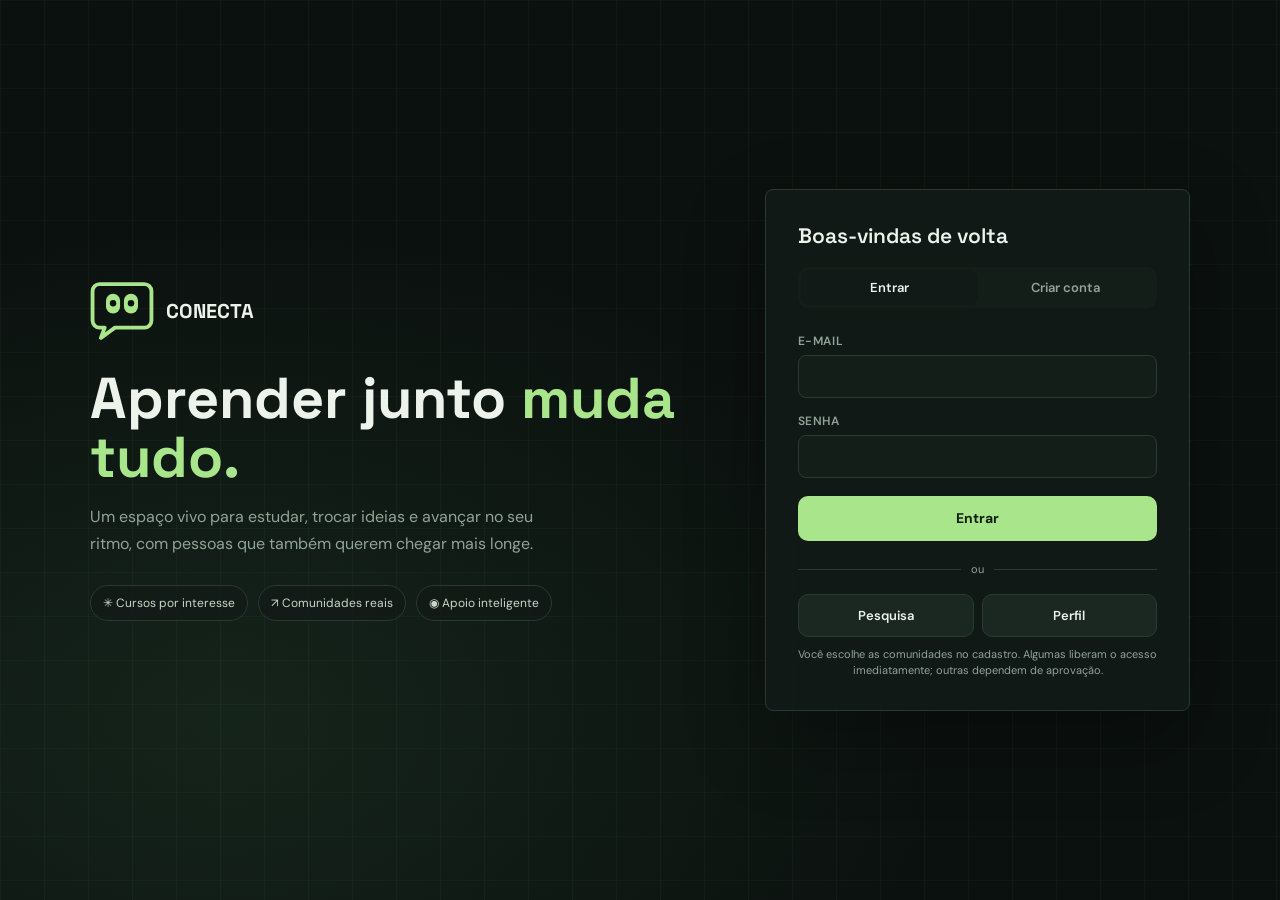
==== index.html @ 71d88d81 "Fix React hook ordering on app load Co-authored-by: Copilot <223556219+Copilot@users.noreply.github." ====
<!doctype html>
<html lang="pt-BR">
  <head>
    
    <meta charset="UTF-8" />
    <meta name="viewport" content="width=device-width, initial-scale=1.0" />
    <link rel="icon" type="image/svg+xml" href="https://macedido.github.io/ConectaTeste/favicon.svg" />
    <title>Conecta</title>
    
    <meta name="description" content="Plataforma educacional para estudar, colaborar em comunidades e aprender com apoio de IA.">
    <meta name="robots" content="noindex, nofollow">
    <meta property="og:title" content="Conecta">
    <meta property="og:description" content="Plataforma educacional para estudar, colaborar em comunidades e aprender com apoio de IA.">
    <script type="module" crossorigin src="https://macedido.github.io/ConectaTeste/assets/index-CcDswEYY.js"></script>
    <link rel="stylesheet" crossorigin href="https://macedido.github.io/ConectaTeste/assets/index-P4WrT4yK.css">
  </head>
  <body>
    
    <div id="root"></div>
    
  </body>
</html>
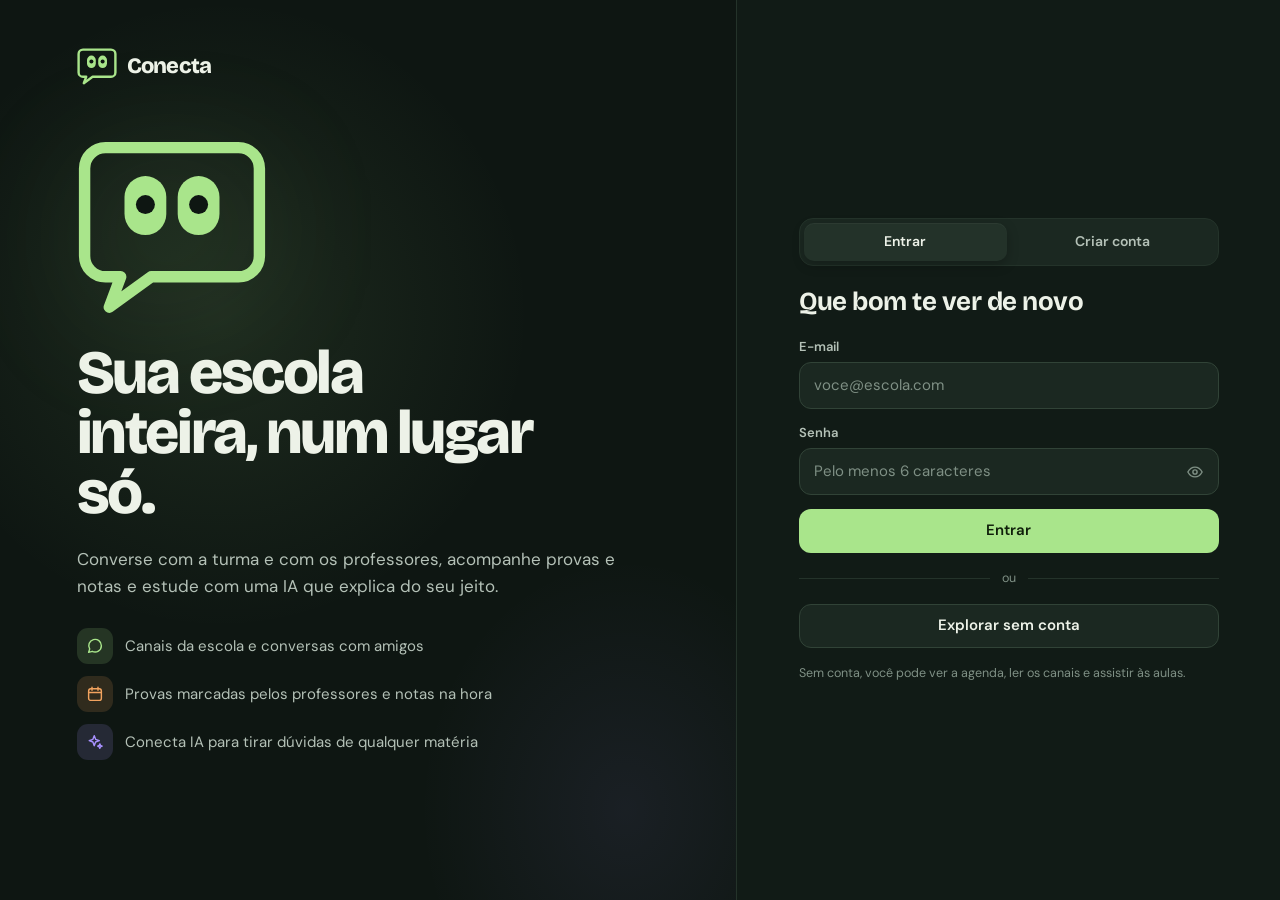
==== commit 23c0921f: "Update public site to the latest app Co-authored-by: Copilot <223556219+Copilot@users.noreply.github" ====
--- a/index.html
+++ b/index.html
@@ -3,16 +3,35 @@
   <head>
     
     <meta charset="UTF-8" />
-    <meta name="viewport" content="width=device-width, initial-scale=1.0" />
-    <link rel="icon" type="image/svg+xml" href="https://macedido.github.io/ConectaTeste/favicon.svg" />
+    <meta name="viewport" content="width=device-width, initial-scale=1.0, viewport-fit=cover" />
+    <meta name="theme-color" content="#0e1612" />
+    <meta name="color-scheme" content="dark" />
+    <meta name="apple-mobile-web-app-capable" content="yes" />
+    <meta name="apple-mobile-web-app-status-bar-style" content="black-translucent" />
+    <meta name="apple-mobile-web-app-title" content="Conecta" />
+    <link rel="icon" type="image/svg+xml" href="./favicon.svg" />
+    <link rel="apple-touch-icon" href="./apple-touch-icon.png" />
+    <link rel="manifest" href="./manifest.webmanifest" />
+    <link rel="preconnect" href="https://fonts.googleapis.com" />
+    <link rel="preconnect" href="https://fonts.gstatic.com" crossorigin />
+    <style>
+      html,
+      body {
+        background: #0e1612;
+        color: #edf2e8;
+      }
+    </style>
     <title>Conecta</title>
     
     <meta name="description" content="Plataforma educacional para estudar, colaborar em comunidades e aprender com apoio de IA.">
     <meta name="robots" content="noindex, nofollow">
     <meta property="og:title" content="Conecta">
     <meta property="og:description" content="Plataforma educacional para estudar, colaborar em comunidades e aprender com apoio de IA.">
-    <script type="module" crossorigin src="https://macedido.github.io/ConectaTeste/assets/index-CcDswEYY.js"></script>
-    <link rel="stylesheet" crossorigin href="https://macedido.github.io/ConectaTeste/assets/index-P4WrT4yK.css">
+    <script type="module" crossorigin src="./assets/index-QsZDPCF0.js"></script>
+    <link rel="modulepreload" crossorigin href="./assets/Layout-3kxxTbOB.js">
+    <link rel="modulepreload" crossorigin href="./assets/Sheet-DHe30U3m.js">
+    <link rel="modulepreload" crossorigin href="./assets/images-DmRoHhyQ.js">
+    <link rel="stylesheet" crossorigin href="./assets/index-C1OCTQA0.css">
   </head>
   <body>
     
--- a/assets/index-C1OCTQA0.css
+++ b/assets/index-C1OCTQA0.css
@@ -0,0 +1 @@
+@import "https://fonts.googleapis.com/css2?family=Bricolage+Grotesque:opsz,wght@12..96,500..800&family=DM+Sans:opsz,wght@9..40,400..700&display=swap";@layer components;@layer properties{@supports (((-webkit-hyphens:none)) and (not (margin-trim:inline))) or ((-moz-orient:inline) and (not (color:rgb(from red r g b)))){*,:before,:after,::backdrop{--tw-rotate-x:initial;--tw-rotate-y:initial;--tw-rotate-z:initial;--tw-skew-x:initial;--tw-skew-y:initial;--tw-shadow:0 0 #0000;--tw-shadow-color:initial;--tw-shadow-alpha:100%;--tw-inset-shadow:0 0 #0000;--tw-inset-shadow-color:initial;--tw-inset-shadow-alpha:100%;--tw-ring-color:initial;--tw-ring-shadow:0 0 #0000;--tw-inset-ring-color:initial;--tw-inset-ring-shadow:0 0 #0000;--tw-ring-inset:initial;--tw-ring-offset-width:0px;--tw-ring-offset-color:#fff;--tw-ring-offset-shadow:0 0 #0000;--tw-blur:initial;--tw-brightness:initial;--tw-contrast:initial;--tw-grayscale:initial;--tw-hue-rotate:initial;--tw-invert:initial;--tw-opacity:initial;--tw-saturate:initial;--tw-sepia:initial;--tw-drop-shadow:initial;--tw-drop-shadow-color:initial;--tw-drop-shadow-alpha:100%;--tw-drop-shadow-size:initial}}}@layer theme{:root,:host{--font-sans:ui-sans-serif, system-ui, sans-serif, "Apple Color Emoji", "Segoe UI Emoji", "Segoe UI Symbol", "Noto Color Emoji";--font-mono:ui-monospace, SFMono-Regular, Menlo, Monaco, Consolas, "Liberation Mono", "Courier New", monospace;--spacing:.25rem;--default-font-family:var(--font-sans);--default-mono-font-family:var(--font-mono)}}@layer base{*,:after,:before,::backdrop{box-sizing:border-box;border:0 solid;margin:0;padding:0}::file-selector-button{box-sizing:border-box;border:0 solid;margin:0;padding:0}html,:host{-webkit-text-size-adjust:100%;tab-size:4;line-height:1.5;font-family:var(--default-font-family,ui-sans-serif, system-ui, sans-serif, "Apple Color Emoji", "Segoe UI Emoji", "Segoe UI Symbol", "Noto Color Emoji");font-feature-settings:var(--default-font-feature-settings,normal);font-variation-settings:var(--default-font-variation-settings,normal);-webkit-tap-highlight-color:transparent}hr{height:0;color:inherit;border-top-width:1px}abbr:where([title]){-webkit-text-decoration:underline dotted;text-decoration:underline dotted}h1,h2,h3,h4,h5,h6{font-size:inherit;font-weight:inherit}a{color:inherit;-webkit-text-decoration:inherit;-webkit-text-decoration:inherit;-webkit-text-decoration:inherit;-webkit-text-decoration:inherit;text-decoration:inherit}b,strong{font-weight:bolder}code,kbd,samp,pre{font-family:var(--default-mono-font-family,ui-monospace, SFMono-Regular, Menlo, Monaco, Consolas, "Liberation Mono", "Courier New", monospace);font-feature-settings:var(--default-mono-font-feature-settings,normal);font-variation-settings:var(--default-mono-font-variation-settings,normal);font-size:1em}small{font-size:80%}sub,sup{vertical-align:baseline;font-size:75%;line-height:0;position:relative}sub{bottom:-.25em}sup{top:-.5em}table{text-indent:0;border-color:inherit;border-collapse:collapse}:-moz-focusring{outline:auto}progress{vertical-align:baseline}summary{display:list-item}ol,ul,menu{list-style:none}img,svg,video,canvas,audio,iframe,embed,object{vertical-align:middle;display:block}img,video{max-width:100%;height:auto}button,input,select,optgroup,textarea{font:inherit;font-feature-settings:inherit;font-variation-settings:inherit;letter-spacing:inherit;color:inherit;opacity:1;background-color:#0000;border-radius:0}::file-selector-button{font:inherit;font-feature-settings:inherit;font-variation-settings:inherit;letter-spacing:inherit;color:inherit;opacity:1;background-color:#0000;border-radius:0}:where(select:is([multiple],[size])) optgroup{font-weight:bolder}:where(select:is([multiple],[size])) optgroup option{padding-inline-start:20px}::file-selector-button{margin-inline-end:4px}::placeholder{opacity:1}@supports (not ((-webkit-appearance:-apple-pay-button))) or (contain-intrinsic-size:1px){::placeholder{color:currentColor}@supports (color:color-mix(in lab, red, red)){::placeholder{color:color-mix(in oklab, currentcolor 50%, transparent)}}}textarea{resize:vertical}::-webkit-search-decoration{-webkit-appearance:none}::-webkit-date-and-time-value{min-height:1lh;text-align:inherit}::-webkit-datetime-edit{display:inline-flex}::-webkit-datetime-edit-fields-wrapper{padding:0}::-webkit-datetime-edit{padding-block:0}::-webkit-datetime-edit-year-field{padding-block:0}::-webkit-datetime-edit-month-field{padding-block:0}::-webkit-datetime-edit-day-field{padding-block:0}::-webkit-datetime-edit-hour-field{padding-block:0}::-webkit-datetime-edit-minute-field{padding-block:0}::-webkit-datetime-edit-second-field{padding-block:0}::-webkit-datetime-edit-millisecond-field{padding-block:0}::-webkit-datetime-edit-meridiem-field{padding-block:0}::-webkit-calendar-picker-indicator{line-height:1}:-moz-ui-invalid{box-shadow:none}button,input:where([type=button],[type=reset],[type=submit]){appearance:button}::file-selector-button{appearance:button}::-webkit-inner-spin-button{height:auto}::-webkit-outer-spin-button{height:auto}[hidden]:where(:not([hidden=until-found])){display:none!important}}@layer utilities{.visible{visibility:visible}.fixed{position:fixed}.static{position:static}.start{inset-inline-start:var(--spacing)}.start\!{inset-inline-start:var(--spacing)!important}.end{inset-inline-end:var(--spacing)}.block{display:block}.contents{display:contents}.flex{display:flex}.grid{display:grid}.hidden{display:none}.hidden\!{display:none!important}.inline{display:inline}.table{display:table}.grow{flex-grow:1}.transform{transform:var(--tw-rotate-x,) var(--tw-rotate-y,) var(--tw-rotate-z,) var(--tw-skew-x,) var(--tw-skew-y,)}.transform\!{transform:var(--tw-rotate-x,) var(--tw-rotate-y,) var(--tw-rotate-z,) var(--tw-skew-x,) var(--tw-skew-y,)!important}.resize{resize:both}.capitalize{text-transform:capitalize}.ring{--tw-ring-shadow:var(--tw-ring-inset,) 0 0 0 calc(1px + var(--tw-ring-offset-width)) var(--tw-ring-color,currentcolor);box-shadow:var(--tw-inset-shadow), var(--tw-inset-ring-shadow), var(--tw-ring-offset-shadow), var(--tw-ring-shadow), var(--tw-shadow)}.blur{--tw-blur:blur(8px);filter:var(--tw-blur,) var(--tw-brightness,) var(--tw-contrast,) var(--tw-grayscale,) var(--tw-hue-rotate,) var(--tw-invert,) var(--tw-saturate,) var(--tw-sepia,) var(--tw-drop-shadow,)}.filter{filter:var(--tw-blur,) var(--tw-brightness,) var(--tw-contrast,) var(--tw-grayscale,) var(--tw-hue-rotate,) var(--tw-invert,) var(--tw-saturate,) var(--tw-sepia,) var(--tw-drop-shadow,)}}:root{--lightningcss-light: ;--lightningcss-dark:initial;color-scheme:dark;--bg:#0e1612;--bg-raised:#111b16;--surface:#15201a;--surface-2:#1b2821;--surface-3:#233229;--elevated:#17231d;--line:#24332a;--line-strong:#314337;--text:#edf2e8;--text-2:#b4c1b7;--text-3:#7f9085;--lime:#a9e58b;--lime-strong:#c2f2a6;--lime-ink:#0f1f0a;--lime-soft:#a9e58b1f;--lime-deep:#27421c;--orange:#f2a35f;--violet:#a891ff;--violet-ink:#150f33;--violet-soft:#a891ff24;--violet-deep:#2a2350;--red:#ff7b72;--blue:#7cb8ff;--yellow:#f5cf6b;--pink:#ff8fb1;--teal:#6adbc9;--r-xs:8px;--r-sm:12px;--r:16px;--r-lg:22px;--r-xl:28px;--shadow-pop:0 24px 64px #00000080, 0 2px 0 #ffffff05 inset;--font-display:"Bricolage Grotesque", "DM Sans", system-ui, sans-serif;--font-ui:"DM Sans", system-ui, -apple-system, "Segoe UI", sans-serif;--safe-bottom:env(safe-area-inset-bottom,0px);--mascot-color:var(--lime);--mascot-pupil:var(--bg)}*,:before,:after{box-sizing:border-box}html,body,#root{height:100%;margin:0}body{background:var(--bg);color:var(--text);font-family:var(--font-ui);-webkit-font-smoothing:antialiased;-moz-osx-font-smoothing:grayscale;text-rendering:optimizelegibility;font-optical-sizing:auto;font-size:15px;line-height:1.5;overflow:hidden}h1,h2,h3,h4,p{margin:0}ul,ol{margin:0;padding:0;list-style:none}button,input,textarea,select{font:inherit;color:inherit;-webkit-tap-highlight-color:transparent}button{cursor:pointer;text-align:inherit;background:0 0;border:0;padding:0}button:disabled{cursor:not-allowed}img{max-width:100%}a{color:var(--lime)}::selection{background:#a9e58b47}:focus-visible{outline:2px solid var(--lime);outline-offset:2px}::-webkit-scrollbar{width:8px;height:8px}::-webkit-scrollbar-track{background:0 0}::-webkit-scrollbar-thumb{background:var(--line-strong);background-clip:padding-box;border:2px solid #0000;border-radius:8px}*{scrollbar-width:thin;scrollbar-color:var(--line-strong) transparent}.visually-hidden{clip:rect(0, 0, 0, 0);white-space:nowrap;border:0;width:1px;height:1px;margin:-1px;padding:0;overflow:hidden;position:absolute!important}.skip-link{z-index:500;background:var(--lime);color:var(--lime-ink);border-radius:10px;padding:10px 14px;font-weight:700;text-decoration:none;position:fixed;top:12px;left:12px;transform:translateY(-160%)}.skip-link:focus{transform:none}.muted{color:var(--text-3);font-size:14px}.grow{flex:1;min-width:0}.wordmark{font-family:var(--font-display);letter-spacing:-.035em;color:var(--text);font-size:22px;font-weight:800}.app:before,.login:before{content:"";pointer-events:none;z-index:-1;opacity:.05;background-image:url("data:image/svg+xml,%3Csvg xmlns='http://www.w3.org/2000/svg' width='160' height='160'%3E%3Cfilter id='n'%3E%3CfeTurbulence type='fractalNoise' baseFrequency='.9' numOctaves='2' stitchTiles='stitch'/%3E%3CfeColorMatrix values='0 0 0 0 1 0 0 0 0 1 0 0 0 0 1 0 0 0 .6 0'/%3E%3C/filter%3E%3Crect width='100%25' height='100%25' filter='url(%23n)'/%3E%3C/svg%3E");position:fixed;inset:0}.mascot{flex:none;display:block;overflow:visible}.mascot .mascot-eye{transform-box:fill-box;transform-origin:50%;transition:transform 90ms}.mascot.is-blinking .mascot-eye{transform:scaleY(.12)}.mascot[role=button]{cursor:pointer;border-radius:18px}.button{border-radius:var(--r-sm);white-space:nowrap;border:1px solid #0000;justify-content:center;align-items:center;gap:8px;min-height:44px;padding:0 18px;font-size:15px;font-weight:600;line-height:1;text-decoration:none;transition:background-color .15s,border-color .15s,color .15s,transform .1s,opacity .15s;display:inline-flex}.button:active:not(:disabled){transform:scale(.98)}.button:disabled{opacity:.5}.button-primary{background:var(--lime);color:var(--lime-ink)}.button-primary:hover:not(:disabled){background:var(--lime-strong)}.button-secondary{background:var(--surface-2);border-color:var(--line-strong);color:var(--text)}.button-secondary:hover:not(:disabled){background:var(--surface-3)}.button-ghost{color:var(--text-2)}.button-ghost:hover:not(:disabled){background:var(--surface-2);color:var(--text)}.button-ai{background:var(--violet);color:var(--violet-ink)}.button-ai:hover:not(:disabled){background:#bdaaff}.button-sm{border-radius:10px;min-height:36px;padding:0 12px;font-size:14px}.button-block{width:100%}.is-danger,.button.is-danger{color:var(--red)}.icon-button{border-radius:var(--r-sm);width:40px;height:40px;color:var(--text-2);flex:none;place-items:center;text-decoration:none;transition:background-color .15s,color .15s;display:inline-grid}.icon-button:hover:not(:disabled){background:var(--surface-2);color:var(--text)}.icon-button:disabled{opacity:.4}.icon-button-sm{border-radius:10px;width:32px;height:32px}.icon-button-filled{background:var(--lime);color:var(--lime-ink)}.icon-button-filled:hover:not(:disabled){background:var(--lime-strong);color:var(--lime-ink)}.icon-button-outline{border:1px solid var(--line-strong);width:44px;height:44px}.link-button{color:var(--lime);white-space:nowrap;font-size:14px;font-weight:600}.link-button:hover{text-underline-offset:3px;text-decoration:underline}.form-stack{gap:14px;display:grid}.form-row{grid-template-columns:repeat(auto-fit,minmax(150px,1fr));gap:12px;display:grid}.form-actions{justify-content:flex-end;gap:8px;display:flex}.field{border:0;gap:6px;min-width:0;margin:0;padding:0;display:grid}.field-label{color:var(--text-2);justify-content:space-between;gap:8px;padding:0;font-size:13px;font-weight:600;display:flex}.field-label small{color:var(--text-3);font-weight:500}.input{background:var(--surface-2);border:1px solid var(--line-strong);border-radius:var(--r-sm);width:100%;min-height:46px;color:var(--text);padding:11px 14px;font-size:15px;transition:border-color .15s,box-shadow .15s}.input::placeholder{color:var(--text-3)}.input:focus{border-color:var(--lime);outline:none;box-shadow:0 0 0 3px #a9e58b29}textarea.input{resize:vertical;min-height:0;line-height:1.5}select.input{appearance:none;background-image:url("data:image/svg+xml,%3Csvg xmlns='http://www.w3.org/2000/svg' width='20' height='20' viewBox='0 0 24 24' fill='none' stroke='%23b4c1b7' stroke-width='2' stroke-linecap='round'%3E%3Cpath d='m6 9 6 6 6-6'/%3E%3C/svg%3E");background-position:right 12px center;background-repeat:no-repeat;padding-right:38px}.input::-webkit-calendar-picker-indicator{opacity:.55;cursor:pointer}.input-emoji{text-align:center;font-size:20px}.input-with-action{display:block;position:relative}.input-with-action .input{padding-right:48px}.input-action{width:38px;height:38px;color:var(--text-3);border-radius:10px;place-items:center;display:grid;position:absolute;top:50%;right:5px;transform:translateY(-50%)}.input-action:hover{color:var(--text);background:var(--surface-3)}.segmented{background:var(--surface-2);border:1px solid var(--line);border-radius:14px;gap:4px;padding:4px;display:flex}.segmented button{min-height:38px;color:var(--text-2);white-space:nowrap;border-radius:10px;flex:1;justify-content:center;align-items:center;gap:6px;padding:0 14px;font-size:14px;font-weight:600;transition:background-color .15s,color .15s;display:inline-flex}.segmented button:hover{color:var(--text)}.segmented button.is-active{background:var(--surface-3);color:var(--text);box-shadow:inset 0 1px #ffffff0a,0 4px 12px #00000040}.segmented-sm button{min-height:34px;padding:0 12px;font-size:13.5px}.switch{background:var(--surface-3);border:1px solid var(--line-strong);border-radius:999px;flex:none;width:48px;height:28px;transition:background-color .18s,border-color .18s;position:relative}.switch span{background:var(--text-2);border-radius:50%;width:22px;height:22px;transition:transform .18s,background-color .18s;position:absolute;top:2px;left:2px}.switch.is-on{background:var(--lime);border-color:var(--lime)}.switch.is-on span{background:var(--lime-ink);transform:translate(20px)}.setting-row{border-radius:var(--r-sm);background:var(--surface-2);justify-content:space-between;align-items:center;gap:16px;padding:12px 14px;display:flex}.setting-row strong{font-size:14.5px;font-weight:600;display:block}.setting-row small{color:var(--text-3);font-size:12.5px;display:block}.settings-list{gap:10px;display:grid}.settings-list .section-title{margin-top:8px}.chip-row{flex-wrap:wrap;gap:8px;display:flex}.chip-row:not(.chip-row-scroll) .chip{white-space:normal;text-align:left;border-radius:18px;max-width:100%;padding-block:6px;line-height:1.3}.chip-row-scroll{scrollbar-width:none;flex-wrap:nowrap;padding-bottom:2px;overflow-x:auto}.chip-row-scroll::-webkit-scrollbar{display:none}.chip{border:1px solid var(--line-strong);background:var(--surface-2);min-height:34px;color:var(--text-2);white-space:nowrap;border-radius:999px;align-items:center;gap:6px;padding:0 14px;font-size:13.5px;font-weight:500;transition:color .15s,border-color .15s,background-color .15s;display:inline-flex}.chip:hover{color:var(--text);border-color:var(--text-3)}.chip.is-active{--c:var(--subject,var(--lime));background:var(--c)}@supports (color:color-mix(in lab, red, red)){.chip.is-active{background:color-mix(in srgb, var(--c) 20%, transparent)}}.chip.is-active{border-color:var(--c)}@supports (color:color-mix(in lab, red, red)){.chip.is-active{border-color:color-mix(in srgb, var(--c) 55%, transparent)}}.chip.is-active{color:var(--c);font-weight:600}.chip-ai{color:#d8cfff;border-color:#a891ff59}.chip-ai:hover{border-color:var(--violet);color:#fff}.chip-count{opacity:.65;font-variant-numeric:tabular-nums;font-size:12px}.chip-add{border:1px dashed var(--line-strong);border-radius:999px;flex:none;align-items:center;min-height:34px;padding:0 4px 0 12px;display:inline-flex}.chip-add input{width:120px;color:var(--text);background:0 0;border:0;outline:none;font-size:13.5px}.chip-add input::placeholder{color:var(--text-3)}.chip-add button{width:26px;height:26px;color:var(--lime);border-radius:50%;place-items:center;display:grid}.chip-add button:disabled{color:var(--text-3)}.count-badge{background:var(--lime);min-width:20px;height:20px;color:var(--lime-ink);font-variant-numeric:tabular-nums;border-radius:999px;place-items:center;padding:0 6px;font-size:11.5px;font-weight:700;line-height:1;display:inline-grid}.count-pill{background:var(--surface-3);min-width:22px;height:20px;color:var(--text-2);font:600 12px/1 var(--font-ui);vertical-align:2px;border-radius:999px;place-items:center;padding:0 7px;display:inline-grid}.status-pill{border:1px solid var(--line-strong);min-height:28px;color:var(--text-2);white-space:nowrap;border-radius:999px;align-self:flex-start;align-items:center;gap:6px;padding:0 10px;font-size:12.5px;font-weight:500;display:inline-flex}.status-ok{color:var(--lime);border-color:#a9e58b59}.role-badge{font:600 12px/1.5 var(--font-ui);vertical-align:3px;white-space:nowrap;color:var(--orange);background:#f2a35f1f;border:1px solid #f2a35f52;border-radius:999px;align-items:center;gap:4px;padding:2px 8px;display:inline-flex}.role-badge.role-professor{color:var(--blue);background:#7cb8ff1f;border-color:#7cb8ff52}.subject-tag{--c:var(--subject,var(--lime));background:var(--c);border-radius:999px;place-self:flex-start start;align-items:center;padding:3px 10px;display:inline-flex}@supports (color:color-mix(in lab, red, red)){.subject-tag{background:color-mix(in srgb, var(--c) 16%, transparent)}}.subject-tag{color:var(--c);white-space:nowrap;font-size:12.5px;font-weight:700}.dot{border-radius:50%;flex:none;width:9px;height:9px;display:inline-block}.dot-badge{background:var(--lime);width:9px;height:9px;box-shadow:0 0 0 2px var(--bg-raised);border-radius:50%;position:absolute;top:6px;right:6px}.alert{border-radius:var(--r-sm);align-items:flex-start;gap:10px;padding:12px 14px;font-size:14px;line-height:1.45;display:flex}.alert svg{flex:none;margin-top:1px}.alert small{color:var(--text-2);margin-top:4px;display:block}.alert-error{color:#ffc1bb;background:#ff7b721a;border:1px solid #ff7b724d}.alert-info{background:var(--surface-2);color:var(--text-2)}.fine-print{color:var(--text-3);font-size:12.5px;line-height:1.5}.spinner{border:2.5px solid var(--line-strong);border-top-color:var(--lime);border-radius:50%;width:24px;height:24px;animation:.8s linear infinite spin;display:inline-block}.spinner-sm{border-width:2px;border-top-color:currentColor;width:16px;height:16px}.skeleton{border-radius:var(--r);background:linear-gradient(90deg, var(--surface-2) 0%, var(--surface-3) 50%, var(--surface-2) 100%);background-size:200% 100%;animation:1.4s ease-in-out infinite shimmer}.skeleton-ticket{height:128px}.skeleton-list{height:96px}.screen-loading{place-items:center;height:100%;display:grid}.message-loading{place-items:center;padding:40px 0;display:grid}.section-title{font-family:var(--font-display);letter-spacing:-.01em;align-items:center;gap:8px;font-size:17px;font-weight:650;display:flex}.mini-list,.message-preview-list,.grade-summary,.event-list,.upcoming-list,.person-list,.topic-list,.related-list,.pinned-list,.subject-list:not(.is-scroller),.profile-communities,.admin-communities,.channel-editor,.activity-list,.settings-list,.ai-list ul{grid-template-columns:minmax(0,1fr)}.splash{text-align:center;place-content:center;justify-items:center;gap:14px;height:100dvh;min-height:100%;padding:24px;display:grid}.splash h1{font-family:var(--font-display);font-size:28px;font-weight:700}.splash p{color:var(--text-2);max-width:40ch}.offline-icon{background:var(--surface-2);width:64px;height:64px;color:var(--orange);border-radius:20px;place-items:center;display:grid}.error-detail{white-space:pre-wrap;overflow-wrap:anywhere;color:var(--orange);max-width:520px;font-size:13px}.login{grid-template-columns:minmax(0,1fr);height:100dvh;display:grid;position:relative;overflow-y:auto}.login-hero{display:none}.login-panel{padding:28px 18px calc(28px + var(--safe-bottom));place-items:center;display:grid}.login-card{flex-direction:column;gap:16px;width:100%;max-width:420px;display:flex}.login-card-mascot{text-align:center;flex-direction:column;align-items:center;gap:8px;margin-bottom:4px;display:flex}.login-card-mascot .wordmark{font-size:26px}.login-card-tagline{font-family:var(--font-display);color:var(--text-2);letter-spacing:-.01em;font-size:19px;font-weight:650}.login-card-title{font-family:var(--font-display);letter-spacing:-.02em;font-size:26px;font-weight:700}.divider-or{color:var(--text-3);align-items:center;gap:12px;font-size:12.5px;display:flex}.divider-or:before,.divider-or:after{content:"";background:var(--line);flex:1;height:1px}.pick-list{gap:8px;display:grid}.pick-option{border:1px solid var(--line-strong);background:var(--surface-2);cursor:pointer;border-radius:14px;align-items:center;gap:12px;padding:10px 12px;transition:border-color .15s,background-color .15s;display:flex}.pick-option input{opacity:0;pointer-events:none;position:absolute}.pick-option:focus-within{outline:2px solid var(--lime);outline-offset:2px}.pick-emoji{background:var(--surface-3);border-radius:12px;flex:none;place-items:center;width:40px;height:40px;font-size:20px;display:grid;overflow:hidden}.pick-emoji img{object-fit:cover;width:100%;height:100%}.pick-text{flex:1;min-width:0;display:grid}.pick-text strong{font-size:14.5px;font-weight:600}.pick-text small{color:var(--text-3);font-size:12.5px}.pick-check{border:1.5px solid var(--line-strong);color:#0000;border-radius:50%;flex:none;place-items:center;width:24px;height:24px;display:grid}.pick-option.is-selected{background:var(--lime-soft);border-color:#a9e58b8c}.pick-option.is-selected .pick-check{background:var(--lime);border-color:var(--lime);color:var(--lime-ink)}@media (width>=1024px){.login{grid-template-columns:minmax(0,1.15fr) minmax(420px,.85fr)}.login-hero{background:radial-gradient(60% 50% at 30% 35%,#a9e58b1a,#0000 70%),radial-gradient(40% 40% at 85% 90%,#a891ff14,#0000 70%);flex-direction:column;justify-content:center;gap:22px;padding:clamp(40px,6vw,96px);display:flex;position:relative}.login-brand{align-items:center;gap:10px;display:flex;position:absolute;top:clamp(28px,4vw,48px);left:clamp(40px,6vw,96px)}.login-mascot{filter:drop-shadow(0 20px 60px #a9e58b2e);width:fit-content;margin-bottom:6px}.login-title{font-family:var(--font-display);letter-spacing:-.04em;max-width:12ch;font-size:clamp(44px,4.8vw,70px);font-weight:800;line-height:.98}.login-lead{color:var(--text-2);max-width:46ch;font-size:17px;line-height:1.6}.login-points{gap:12px;margin-top:6px;display:grid}.login-points li{color:var(--text-2);align-items:center;gap:12px;font-size:15px;display:flex}.login-point-icon{width:36px;height:36px;color:var(--tone);background:var(--tone);border-radius:11px;flex:none;place-items:center;display:grid}@supports (color:color-mix(in lab, red, red)){.login-point-icon{background:color-mix(in srgb, var(--tone) 15%, transparent)}}.login-panel{background:var(--bg-raised);border-left:1px solid var(--line);padding:48px}.login-card-mascot{display:none}}.app{grid-template-rows:minmax(0,1fr) auto;grid-template-columns:minmax(0,1fr);height:100dvh;display:grid;position:relative}.app-main{outline:none;min-width:0;min-height:0;overflow:hidden}.sidebar{background:var(--bg-raised);border-right:1px solid var(--line);flex-direction:column;gap:6px;width:252px;height:100dvh;padding:18px 14px 14px;display:flex;overflow-y:auto}.sidebar-brand{border-radius:14px;align-items:center;gap:10px;padding:4px 8px 16px;display:flex}.sidebar-items{gap:2px;display:grid}.sidebar-item{width:100%;min-height:44px;color:var(--text-2);border-radius:12px;align-items:center;gap:12px;padding:0 12px;font-weight:500;transition:background-color .15s,color .15s;display:flex;position:relative}.sidebar-item:hover{background:var(--surface-2);color:var(--text)}.sidebar-item.is-active{background:var(--lime-soft);color:var(--lime);font-weight:600}.sidebar-item.is-active:before{content:"";background:var(--lime);border-radius:0 3px 3px 0;width:3px;position:absolute;top:10px;bottom:10px;left:-14px}.sidebar-icon{place-items:center;display:grid;position:relative}.sidebar-label{flex:1}.sidebar-footer{border-top:1px solid var(--line);gap:8px;margin-top:auto;padding-top:12px;display:grid}.sidebar-user{border-radius:14px;align-items:center;gap:10px;min-width:0;padding:8px;display:flex}.sidebar-user:hover,.sidebar-user.is-active{background:var(--surface-2)}.sidebar-user-text{text-align:left;min-width:0;display:grid}.sidebar-user-text strong{white-space:nowrap;text-overflow:ellipsis;font-size:14px;font-weight:600;overflow:hidden}.sidebar-user-text small{color:var(--text-3);font-size:12px}.sidebar-tools{gap:4px;display:flex}.sidebar-login{width:100%}.sidebar.is-rail{align-items:center;width:80px;padding:16px 10px}.sidebar.is-rail .sidebar-brand{padding:4px 0 14px}.sidebar.is-rail .sidebar-item{justify-content:center;width:56px;height:48px;padding:0}.sidebar.is-rail .sidebar-item.is-active:before{left:-10px}.sidebar.is-rail .sidebar-footer{justify-items:center}.sidebar.is-rail .sidebar-tools{flex-direction:column}.sidebar.is-rail .sidebar-login{width:48px;padding:0}.tabbar{padding:6px 4px calc(6px + var(--safe-bottom));border-top:1px solid var(--line);-webkit-backdrop-filter:blur(14px);background:#0e1612f0;grid-template-columns:repeat(5,1fr);display:grid}.tabbar-item{color:var(--text-3);flex-direction:column;align-items:center;gap:3px;padding:4px 0;font-size:11.5px;font-weight:600;display:flex}.tabbar-icon{border-radius:16px;place-items:center;width:58px;height:32px;transition:background-color .18s,color .18s;display:grid;position:relative}.tabbar-item.is-active{color:var(--lime)}.tabbar-item.is-active .tabbar-icon{background:var(--lime-soft)}.tabbar-badge{background:var(--lime);min-width:18px;height:18px;color:var(--lime-ink);box-shadow:0 0 0 2px var(--bg);border-radius:999px;place-items:center;padding:0 5px;font-size:10.5px;font-weight:800;display:grid;position:absolute;top:-2px;right:6px}.app.is-immersive{grid-template-rows:minmax(0,1fr)}@media (width>=760px){.app{grid-template-rows:minmax(0,1fr);grid-template-columns:auto minmax(0,1fr)}}.page{overscroll-behavior:contain;height:100%;overflow-y:auto}.page-inner{margin:0 auto;padding:0 16px 32px}.page-narrow{max-width:640px}.page-normal{max-width:860px}.page-wide{max-width:1200px}.page-header{align-items:center;gap:12px;min-height:60px;margin-bottom:8px;padding:12px 0;display:flex}.page .page-header{z-index:5;background:var(--bg);margin-inline:-16px;padding-inline:16px;position:sticky;top:0}@supports (color:color-mix(in lab, red, red)){.page .page-header{background:color-mix(in srgb, var(--bg) 88%, transparent)}}.page .page-header{-webkit-backdrop-filter:blur(12px)}.page-header-text{flex:1;min-width:0}.page-header h1{font-family:var(--font-display);letter-spacing:-.025em;overflow-wrap:anywhere;font-size:24px;font-weight:700;line-height:1.15}.page-header p{color:var(--text-3);margin-top:2px;font-size:13.5px}.page-header-actions{flex:none;align-items:center;gap:4px;display:flex}.page-back{margin-left:-8px}@media (width>=760px){.page-inner{padding:0 clamp(20px,3.5vw,44px) 48px}.page .page-header{-webkit-backdrop-filter:none;margin-inline:0;background:0 0;margin-bottom:14px;padding:28px 0 8px;position:static}.page-header h1{font-size:clamp(28px,2.6vw,34px)}.page-header p{font-size:14.5px}}.sheet-layer{z-index:100;-webkit-backdrop-filter:blur(3px);background:#0408069e;justify-content:center;align-items:flex-end;animation:.18s both fade-in;display:flex;position:fixed;inset:0}.sheet{background:var(--elevated);border:1px solid var(--line-strong);width:100%;max-height:92dvh;box-shadow:var(--shadow-pop);border-bottom:0;border-radius:26px 26px 0 0;outline:none;flex-direction:column;animation:.28s cubic-bezier(.2,.9,.25,1) both sheet-up;display:flex}.sheet-grabber{background:var(--line-strong);border-radius:5px;flex:none;width:40px;height:5px;margin:8px auto 0}.sheet-header{justify-content:space-between;align-items:flex-start;gap:12px;padding:12px 18px 8px 22px;display:flex}.sheet-header h2{font-family:var(--font-display);letter-spacing:-.02em;font-size:21px;font-weight:700}.sheet-header p{color:var(--text-3);margin-top:2px;font-size:13.5px}.sheet-body{overscroll-behavior:contain;padding:8px 22px 22px;overflow-y:auto}.sheet-footer{padding:12px 18px calc(12px + var(--safe-bottom));border-top:1px solid var(--line);justify-content:flex-end;gap:8px;display:flex}@media (width>=640px){.sheet-layer{align-items:center;padding:24px}.sheet{border-bottom:1px solid var(--line-strong);border-radius:24px;max-height:88dvh;animation:.22s cubic-bezier(.2,.9,.25,1) both pop-in}.sheet-sm{max-width:460px}.sheet-md{max-width:580px}.sheet-lg{max-width:740px}.sheet-grabber{display:none}.sheet-header{padding-top:20px}.sheet-footer{padding-bottom:14px}}.toast-stack{left:50%;bottom:calc(84px + var(--safe-bottom));z-index:200;pointer-events:none;gap:8px;width:min(92vw,440px);display:grid;position:fixed;transform:translate(-50%)}.toast{pointer-events:auto;border:1px solid var(--line-strong);box-shadow:var(--shadow-pop);background:#1f2d25;border-radius:14px;align-items:center;gap:10px;padding:11px 10px 11px 14px;font-size:14px;animation:.24s cubic-bezier(.2,.9,.25,1) both toast-in;display:flex}.toast>span{flex:1}.toast>svg{color:var(--lime);flex:none}.toast-error{border-color:#ff7b7273}.toast-error>svg{color:var(--red)}.toast-info>svg{color:var(--violet)}.toast button{width:28px;height:28px;color:var(--text-3);border-radius:8px;place-items:center;display:grid}.toast button:hover{background:var(--surface-3);color:var(--text)}@media (width>=760px){.toast-stack{bottom:24px}}.menu-anchor{position:relative}.menu{z-index:30;background:var(--elevated);border:1px solid var(--line-strong);min-width:220px;box-shadow:var(--shadow-pop);border-radius:14px;padding:6px;position:absolute;top:calc(100% + 6px);right:0}.menu button{border-radius:10px;align-items:center;gap:10px;width:100%;padding:10px 12px;font-size:14px;display:flex}.menu button:hover{background:var(--surface-2)}.lightbox{z-index:300;background:#000000e6;place-items:center;animation:.18s both fade-in;display:grid;position:fixed;inset:0}.lightbox img{border-radius:12px;max-width:94vw;max-height:86dvh}.lightbox-actions{gap:6px;display:flex;position:absolute;top:12px;right:12px}.lightbox-actions .icon-button{color:#fff;background:#ffffff1a}.more-user{background:var(--surface-2);text-align:left;border-radius:16px;align-items:center;gap:12px;width:100%;margin-bottom:14px;padding:12px;display:flex}.more-user span{flex:1;display:grid}.more-user small{color:var(--text-3);font-size:13px}.more-grid{grid-template-columns:repeat(3,1fr);gap:8px;margin-bottom:14px;display:grid}.more-item{background:var(--surface-2);color:var(--text-2);border-radius:16px;flex-direction:column;align-items:center;gap:8px;padding:14px 6px 12px;font-size:13px;font-weight:600;display:flex}.more-item.is-active{color:var(--lime);background:var(--lime-soft)}.more-icon{background:var(--surface-3);border-radius:14px;place-items:center;width:42px;height:42px;display:grid}.more-item.is-active .more-icon{background:#a9e58b2e}.avatar{object-fit:cover;background:var(--surface-3);border-radius:50%;flex:none;place-items:center;display:inline-grid}.avatar-fallback{color:var(--avatar-color);background:var(--avatar-color)}@supports (color:color-mix(in lab, red, red)){.avatar-fallback{background:color-mix(in srgb, var(--avatar-color) 18%, var(--surface-2))}}.avatar-fallback{border:1.5px solid var(--avatar-color)}@supports (color:color-mix(in lab, red, red)){.avatar-fallback{border:1.5px solid color-mix(in srgb, var(--avatar-color) 55%, transparent)}}.avatar-fallback{font-family:var(--font-display);-webkit-user-select:none;user-select:none;font-weight:700;line-height:1}.avatar-ring{box-shadow:0 0 0 3px var(--bg), 0 0 0 5px #a9e58b8c}.empty-state{text-align:center;flex-direction:column;justify-content:center;align-items:center;gap:10px;margin:auto 0;padding:48px 20px;display:flex}.empty-state strong{font-family:var(--font-display);letter-spacing:-.01em;font-size:19px;font-weight:650}.empty-state p{color:var(--text-3);max-width:38ch;font-size:14px}.empty-state.is-compact{padding:22px 12px}.empty-state.is-compact strong{font-size:16px}.empty-state-icon{background:var(--surface-2);width:52px;height:52px;color:var(--text-2);border-radius:16px;place-items:center;display:grid}.signin-prompt{text-align:center;border-radius:var(--r-xl);background:var(--surface);border:1px solid var(--line);flex-direction:column;align-items:center;gap:12px;max-width:480px;margin:12px auto;padding:40px 20px;display:flex}.signin-prompt h2{font-family:var(--font-display);font-size:24px;font-weight:700}.signin-prompt p{color:var(--text-2);max-width:36ch}.home .page-inner{padding-top:18px}.home-header{justify-content:space-between;align-items:flex-end;gap:16px;margin-bottom:20px;display:flex}.home-date{color:var(--text-3);font-size:14px;font-weight:500}.home-title{font-family:var(--font-display);letter-spacing:-.035em;margin-top:4px;font-size:clamp(30px,7vw,50px);font-weight:800;line-height:1.02}.home-avatar{border-radius:50%;flex:none}.guest-banner{border-radius:var(--r);background:var(--lime-soft);border:1px solid #a9e58b40;align-items:center;gap:14px;margin-bottom:18px;padding:14px 16px;display:flex}.guest-banner p{color:var(--text-2);flex:1;font-size:14px}.guest-banner strong{color:var(--text)}.home-grid{grid-template-columns:minmax(0,1fr);gap:16px;display:grid}.home-grid>*{animation:.5s cubic-bezier(.2,.8,.2,1) both rise-in}.home-grid>:nth-child(2){animation-delay:60ms}.home-grid>:nth-child(3){animation-delay:.12s}.home-grid>:nth-child(4){animation-delay:.18s}.home-grid>:nth-child(5){animation-delay:.24s}.home-grid>:nth-child(6){animation-delay:.3s}.home-card{border-radius:var(--r-lg);background:var(--surface);border:1px solid var(--line);flex-direction:column;gap:14px;min-width:0;padding:18px;display:flex}.home-exam,.home-videos{background:0 0;border:0;padding:4px 2px}.card-head{justify-content:space-between;align-items:center;gap:12px;display:flex}.card-title{color:var(--text);align-items:center;gap:8px;font-size:15px;font-weight:600;display:flex}.card-title svg{color:var(--text-3)}.card-sub{color:var(--text-3);font-size:14px}.home-empty{border-radius:var(--r-lg);border:1px dashed var(--line-strong);color:var(--text-2);justify-content:space-between;align-items:center;gap:12px;padding:18px;font-size:14.5px;display:flex}.exam-ticket{--c:var(--subject,var(--lime));background:linear-gradient(120deg, var(--c) 0%, var(--surface) 72%);border-radius:20px;grid-template-columns:minmax(0,1fr) auto;width:100%;display:grid;position:relative;overflow:hidden}@supports (color:color-mix(in lab, red, red)){.exam-ticket{background:linear-gradient(120deg, color-mix(in srgb, var(--c) 24%, var(--surface)) 0%, var(--surface) 72%)}}.exam-ticket{border:1px solid var(--c)}@supports (color:color-mix(in lab, red, red)){.exam-ticket{border:1px solid color-mix(in srgb, var(--c) 38%, transparent)}}.exam-ticket{transition:border-color .18s,transform .12s}.exam-ticket:hover{border-color:var(--c)}@supports (color:color-mix(in lab, red, red)){.exam-ticket:hover{border-color:color-mix(in srgb, var(--c) 70%, transparent)}}.exam-ticket:active{transform:scale(.99)}.exam-ticket-main{flex-direction:column;gap:6px;min-width:0;padding:18px 18px 18px 20px;display:flex}.exam-ticket-topic{font-family:var(--font-display);letter-spacing:-.02em;overflow-wrap:anywhere;font-size:22px;font-weight:700;line-height:1.15}.exam-ticket-when{color:var(--text-2);font-size:13.5px}.exam-ticket-stub{border-left:2px dashed var(--c);flex-direction:column;justify-content:center;align-items:center;min-width:104px;padding:16px 18px;display:flex;position:relative}@supports (color:color-mix(in lab, red, red)){.exam-ticket-stub{border-left:2px dashed color-mix(in srgb, var(--c) 45%, transparent)}}.exam-ticket-stub{color:var(--c)}.exam-ticket-stub:before,.exam-ticket-stub:after{content:"";background:var(--bg);border-radius:50%;width:20px;height:20px;position:absolute;left:-11px}.exam-ticket-stub:before{top:-11px}.exam-ticket-stub:after{bottom:-11px}.countdown-number{font-family:var(--font-display);letter-spacing:-.04em;font-size:58px;font-weight:800;line-height:.9}.countdown-unit{color:var(--text-2);font-size:13px;font-weight:700}.countdown-word{font-family:var(--font-display);letter-spacing:-.02em;font-size:24px;font-weight:800}.mini-list{gap:2px;display:grid}.mini-list li{border-bottom:1px solid var(--line);align-items:center;gap:10px;padding:8px 4px;font-size:14px;display:flex}.mini-list li:last-child{border-bottom:0}.mini-list-text{white-space:nowrap;text-overflow:ellipsis;min-width:0;color:var(--text-2);flex:1;overflow:hidden}.mini-list-text strong{color:var(--text);font-weight:600}.mini-list-meta{color:var(--text-3);white-space:nowrap;font-size:12.5px}.home-ask{background:radial-gradient(120% 140% at 100% 0%, #a891ff29, transparent 58%), var(--surface);border-color:#a891ff3d}.home-ask-head{align-items:center;gap:12px;display:flex}.ai-badge{--mascot-color:var(--violet);--mascot-pupil:var(--violet-ink);background:var(--violet-ink);border:1px solid #a891ff4d;border-radius:12px;flex:none;place-items:center;width:38px;height:38px;display:grid}.ai-badge-lg{border-radius:14px;width:44px;height:44px}.ask-form{gap:8px;display:flex}.ask-form .input{border-color:#a891ff47}.ask-form .input:focus{border-color:var(--violet);box-shadow:0 0 0 3px #a891ff2e}.ask-form .button{flex:none;width:46px;min-height:46px;padding:0}.ask-mascot{display:none}@media (width>=1180px){.home-ask{position:relative;overflow:hidden}.ask-mascot{--mascot-color:var(--violet);--mascot-pupil:var(--violet-ink);opacity:.9;pointer-events:none;display:block;position:absolute;bottom:-34px;right:28px;transform:rotate(-8deg)}}.ask-recent{gap:4px;margin-top:auto;display:grid}.ask-recent>p{color:var(--text-3);padding:0 2px 2px;font-size:12.5px;font-weight:600}.ask-recent ul{grid-template-columns:minmax(0,1fr);gap:2px;display:grid}.ask-recent button{width:100%;color:var(--text-2);text-align:left;border-radius:12px;align-items:center;gap:10px;padding:9px 10px;font-size:14px;transition:background-color .15s,color .15s;display:flex}.ask-recent button:hover{color:var(--text);background:#a891ff1a}.ask-recent button svg{color:var(--violet);flex:none}.ask-recent button span{white-space:nowrap;text-overflow:ellipsis;flex:1;min-width:0;overflow:hidden}.ask-recent time{color:var(--text-3);flex:none;font-size:12px}.week-strip{grid-template-columns:repeat(7,minmax(0,1fr));gap:6px;display:grid}.week-day{background:var(--surface-2);border:1px solid #0000;border-radius:14px;flex-direction:column;align-items:center;gap:3px;width:100%;padding:10px 0 9px;transition:border-color .15s;display:flex}.week-day:hover{border-color:var(--line-strong)}.week-day.is-today{background:var(--lime-soft);border-color:#a9e58b59}.week-day-name{color:var(--text-3);font-size:11.5px;font-weight:600}.week-day.is-today .week-day-name{color:var(--lime)}.week-day-number{font-family:var(--font-display);font-size:20px;font-weight:700;line-height:1.1}.week-day-dots{align-items:center;gap:3px;height:7px;display:flex}.week-day-dots i,.calendar-day-dots i{border-radius:50%;width:6px;height:6px;display:block}.week-day-dots i.is-exam,.calendar-day-dots i.is-exam{border-radius:2px;width:7px;height:7px;transform:rotate(45deg)}.notice-row{background:var(--lime-soft);width:100%;color:var(--lime);text-align:left;border-radius:14px;align-items:center;gap:10px;padding:11px 12px;font-size:14px;font-weight:600;display:flex}.notice-row span{flex:1}.message-preview-list{display:grid}.message-preview-list button{text-align:left;border-radius:12px;align-items:flex-start;gap:11px;width:100%;padding:10px 4px;display:flex}.message-preview-list button:hover{background:var(--surface-2)}.message-preview-body{flex:1;gap:1px;min-width:0;display:grid}.message-preview-top{color:var(--text-3);align-items:baseline;gap:8px;min-width:0;font-size:13px;display:flex}.message-preview-top strong{color:var(--text);white-space:nowrap;font-size:14px;font-weight:600}.message-preview-top span{white-space:nowrap;text-overflow:ellipsis;overflow:hidden}.message-preview-top time{flex:none;margin-left:auto;font-size:12px}.message-preview-text{color:var(--text-2);white-space:nowrap;text-overflow:ellipsis;font-size:14px;overflow:hidden}.grade-summary{display:grid}.grade-summary li{border-bottom:1px solid var(--line);align-items:center;gap:10px;padding:9px 2px;display:flex}.grade-summary li:last-child{border-bottom:0}.grade-summary-subject{flex:1;font-size:14.5px}.grade-pill{background:var(--surface-3);min-width:52px;height:28px;color:var(--text-2);font-variant-numeric:tabular-nums;border-radius:999px;place-items:center;padding:0 10px;font-size:13.5px;font-weight:700;display:inline-grid}.grade-pill.is-ok{background:var(--lime-soft);color:var(--lime)}.grade-pill.is-low{color:var(--orange);background:#f2a35f24}.shortcut-grid{grid-template-columns:repeat(2,minmax(0,1fr));gap:8px;display:grid}.shortcut{background:var(--surface-2);border-radius:16px;flex-direction:column;align-items:flex-start;gap:10px;padding:14px;font-size:14px;font-weight:600;transition:background-color .15s;display:flex}.shortcut svg{color:var(--lime)}.shortcut:hover{background:var(--surface-3)}.video-rail{scroll-snap-type:x mandatory;scrollbar-width:none;grid-auto-columns:minmax(210px,1fr);grid-auto-flow:column;gap:14px;padding-bottom:4px;display:grid;overflow-x:auto}.video-rail::-webkit-scrollbar{display:none}.video-rail-item{text-align:left;scroll-snap-align:start;gap:8px;display:grid}.video-rail-title{-webkit-line-clamp:2;-webkit-box-orient:vertical;font-size:14px;font-weight:600;line-height:1.35;display:-webkit-box;overflow:hidden}.video-rail-meta{color:var(--text-3);margin-top:-4px;font-size:12.5px}.video-thumb{aspect-ratio:16/9;background:var(--surface-2);border-radius:14px;display:block;position:relative;overflow:hidden}.video-thumb img{object-fit:cover;width:100%;height:100%;transition:transform .3s;display:block}.video-thumb-play{color:#fff;-webkit-backdrop-filter:blur(6px);background:#0a0e0cb8;border-radius:50%;place-items:center;width:36px;height:36px;display:grid;position:absolute;bottom:10px;right:10px}.video-thumb-subject{color:var(--subject,var(--lime));background:#0a0e0cc7;border-radius:999px;padding:3px 9px;font-size:12px;font-weight:700;position:absolute;top:10px;left:10px}.video-thumb-sm{border-radius:10px;flex:none;width:120px}@media (width>=760px){.home .page-inner{padding-top:32px}.home-grid{grid-template-columns:repeat(2,minmax(0,1fr))}.home-card{padding:20px}}@media (width>=1180px){.home-grid{grid-template-columns:repeat(12,minmax(0,1fr));gap:18px}.home-exam{grid-column:span 5}.home-ask,.home-week{grid-column:span 7}.home-chats,.home-grades{grid-column:span 5}.home-videos{grid-column:span 7}.home-videos .video-rail{grid-auto-columns:calc(33.3333% - 9.33333px)}}.chats{grid-template-columns:minmax(0,1fr);height:100%;display:grid}.chats-list{background:var(--bg);flex-direction:column;min-height:0;display:flex}.chats-thread{flex-direction:column;min-width:0;min-height:0;display:flex}.conversation-list{flex-direction:column;height:100%;min-height:0;display:flex}.conversation-list .page-header{margin:0;padding:12px 16px 4px}.list-search{background:var(--surface-2);border:1px solid var(--line);min-height:42px;color:var(--text-3);border-radius:12px;align-items:center;gap:10px;margin:4px 14px 10px;padding:0 14px;transition:border-color .15s;display:flex}.list-search:focus-within{border-color:var(--lime)}.list-search input{min-width:0;color:var(--text);background:0 0;border:0;outline:none;flex:1;padding:10px 0;font-size:14.5px}.list-search input::placeholder{color:var(--text-3)}.list-search-lg{min-height:48px;margin:0 0 18px}.conversation-scroll{flex:1;min-height:0;padding:0 8px 20px;overflow-y:auto}.conversation-group{margin-top:10px}.conversation-group-head{align-items:center;gap:10px;padding:6px 8px;display:flex}.conversation-group-name{min-width:0;color:var(--text-2);white-space:nowrap;text-overflow:ellipsis;flex:1;font-size:13px;font-weight:700;overflow:hidden}.community-mark{background:var(--surface-2);border-radius:8px;flex:none;place-items:center;width:26px;height:26px;font-size:14px;display:grid;overflow:hidden}.community-mark img{object-fit:cover;width:100%;height:100%}.community-mark-friends{color:var(--lime)}.community-mark-lg{border-radius:12px;width:40px;height:40px;font-size:20px}.community-mark-xl{border-radius:16px;width:56px;height:56px;font-size:28px}.conversation-row{text-align:left;border-radius:14px;align-items:center;gap:12px;width:100%;padding:9px 10px;transition:background-color .12s;display:flex}.conversation-row:hover{background:var(--surface-2)}.conversation-row.is-active{background:var(--surface-2);box-shadow:inset 3px 0 0 var(--lime)}.conversation-row.is-disabled{opacity:.5;cursor:default}.conversation-row.is-disabled:hover{background:0 0}.conversation-icon{background:var(--surface-2);border-radius:12px;flex:none;place-items:center;width:38px;height:38px;font-size:18px;display:grid}.conversation-row:hover .conversation-icon,.conversation-row.is-active .conversation-icon{background:var(--surface-3)}.conversation-icon-alert{color:var(--lime);background:var(--lime-soft)}.conversation-text{flex:1;min-width:0;display:grid}.conversation-text strong{white-space:nowrap;text-overflow:ellipsis;font-size:14.5px;font-weight:600;overflow:hidden}.conversation-text small{color:var(--text-3);white-space:nowrap;text-overflow:ellipsis;font-size:12.5px;overflow:hidden}.conversation-row.has-unread .conversation-text small{color:var(--text-2);font-weight:500}.conversation-row-subtle{color:var(--text-2)}.conversation-row-subtle .conversation-icon{border:1px dashed var(--line-strong);color:var(--text-3);background:0 0}.list-note{background:var(--surface);color:var(--text-2);border-radius:12px;align-items:flex-start;gap:10px;margin:6px 8px;padding:12px;font-size:13.5px;line-height:1.45;display:flex}.list-note svg{color:var(--text-3);flex:none;margin-top:1px}.thread{flex-direction:column;min-width:0;height:100%;min-height:0;display:flex;position:relative}.thread>.page-header{border-bottom:1px solid var(--line);margin:0;padding:10px 16px}.thread-header{border-bottom:1px solid var(--line);background-color:var(--bg);background-position:50%;background-size:cover;flex:none;align-items:center;gap:12px;min-height:64px;padding:10px 14px;display:flex;position:relative}.thread-header.has-banner{min-height:76px}.thread-header.has-banner:before{content:"";background:linear-gradient(90deg,#0e1612eb 0%,#0e1612b8 55%,#0e161280 100%);position:absolute;inset:0}.thread-header>*{position:relative}.thread-title{flex:1;min-width:0}.thread-title h1{font-family:var(--font-display);letter-spacing:-.015em;white-space:nowrap;text-overflow:ellipsis;font-size:18px;font-weight:650;overflow:hidden}.thread-title p{color:var(--text-3);white-space:nowrap;text-overflow:ellipsis;font-size:12.5px;overflow:hidden}.thread-header.has-banner .thread-title p{color:var(--text-2)}.thread-page .friends-page{flex:1;padding:16px;overflow-y:auto}.pinned-bar{border-bottom:1px solid var(--line);background:var(--surface);flex:none}.pinned-toggle{width:100%;color:var(--lime);text-align:left;align-items:center;gap:10px;padding:9px 16px;display:flex}.pinned-preview{flex:1;min-width:0;display:grid}.pinned-preview strong{font-size:12.5px;font-weight:700}.pinned-preview span{color:var(--text-2);white-space:nowrap;text-overflow:ellipsis;font-size:13.5px;overflow:hidden}.pinned-bar.is-open .pinned-toggle svg:last-child{transform:rotate(180deg)}.pinned-list{max-height:40vh;padding:0 10px 10px;overflow-y:auto}.pinned-list button{text-align:left;border-radius:12px;gap:2px;width:100%;padding:10px 12px;font-size:13.5px;display:grid}.pinned-list button:hover{background:var(--surface-2)}.pinned-list small{color:var(--text-3);font-size:12px}.message-scroll{overscroll-behavior:contain;flex-direction:column;flex:1;min-height:0;padding:14px 12px 10px;display:flex;position:relative;overflow-y:auto}.message-list{flex-direction:column;gap:2px;margin-top:auto;display:flex}.day-divider{color:var(--text-3);align-items:center;gap:12px;margin:16px 0 8px;font-size:12px;font-weight:600;display:flex}.day-divider:before,.day-divider:after{content:"";background:var(--line);flex:1;height:1px}.day-divider span{background:var(--surface);border:1px solid var(--line);border-radius:999px;padding:4px 10px}.msg{align-items:flex-end;gap:8px;display:flex}.msg.is-first{margin-top:10px}.msg.is-own{justify-content:flex-end}.msg-avatar{flex:none;width:34px}.msg-body{flex-direction:column;align-items:flex-start;min-width:0;max-width:min(78%,580px);display:flex}.msg.is-own .msg-body{align-items:flex-end}.msg-author{color:var(--text-2);margin:0 0 3px 12px;font-size:12.5px;font-weight:700}.bubble{background:var(--surface-2);border:1px solid var(--line);cursor:pointer;overflow-wrap:anywhere;border-radius:18px;max-width:100%;padding:7px 12px 6px;transition:box-shadow .15s,border-color .15s;position:relative}.msg.is-first:not(.is-own) .bubble{border-top-left-radius:6px}.msg.is-own .bubble{background:var(--lime-deep);border-color:#a9e58b33}.msg.is-own.is-first .bubble{border-top-right-radius:6px}.msg.is-selected .bubble{border-color:#a9e58b99;box-shadow:0 0 0 3px #a9e58b1f}.msg.is-highlight .bubble{animation:1.6s both highlight}.bubble-text{white-space:pre-wrap;font-size:15px;line-height:1.45;display:inline}.bubble-text a{color:var(--lime)}.msg.is-own .bubble-text a{color:var(--lime-strong)}.bubble-time{float:right;color:var(--text-3);font-variant-numeric:tabular-nums;margin:6px 0 -2px 12px;font-size:11px;line-height:1}.msg.is-own .bubble-time{color:#edf2e899}.bubble-pin{color:var(--lime);align-items:center;gap:4px;margin-bottom:2px;font-size:11.5px;font-weight:700;display:flex}.bubble-image{cursor:zoom-in;border-radius:13px;margin:2px -6px 6px;display:block;overflow:hidden}.bubble-image img{object-fit:cover;width:auto;min-width:96px;max-width:min(300px,62vw);height:auto;max-height:340px;display:block}.msg-actions{flex-wrap:wrap;gap:6px;margin-top:6px;animation:.15s both fade-in;display:flex}.msg-actions button,.msg-pin-days select{background:var(--surface-3);border:1px solid var(--line-strong);min-height:32px;color:var(--text);border-radius:10px;align-items:center;gap:6px;padding:0 11px;font-size:13px;font-weight:600;display:inline-flex}.msg-actions button:hover{border-color:var(--text-3)}.msg-actions .is-danger{color:var(--red)}.msg-pin-days select{appearance:none;cursor:pointer;background-image:url("data:image/svg+xml,%3Csvg xmlns='http://www.w3.org/2000/svg' width='14' height='14' viewBox='0 0 24 24' fill='none' stroke='%23b4c1b7' stroke-width='2.4' stroke-linecap='round'%3E%3Cpath d='m6 9 6 6 6-6'/%3E%3C/svg%3E");background-position:right 10px center;background-repeat:no-repeat;padding-right:30px}.new-messages-pill{background:var(--lime);color:var(--lime-ink);box-shadow:var(--shadow-pop);z-index:2;border-radius:999px;align-self:center;align-items:center;gap:6px;margin-top:8px;padding:8px 14px;font-size:13px;font-weight:700;display:inline-flex;position:sticky;bottom:8px}.drop-overlay{z-index:10;border-radius:var(--r-lg);border:2px dashed var(--lime);color:var(--lime);background:#0e1612e0;place-content:center;justify-items:center;gap:10px;font-weight:700;display:grid;position:absolute;inset:8px}.thread-cta{padding:14px 16px calc(14px + var(--safe-bottom));border-top:1px solid var(--line);color:var(--text-2);text-align:center;flex-wrap:wrap;flex:none;justify-content:center;align-items:center;gap:10px 14px;font-size:14px;display:flex}.composer{padding:8px 10px calc(10px + var(--safe-bottom));border-top:1px solid var(--line);background:var(--bg);flex:none}.composer-row{background:var(--surface-2);border:1px solid var(--line-strong);border-radius:24px;align-items:flex-end;gap:4px;padding:5px;transition:border-color .15s;display:flex}.composer-row:focus-within{border-color:#a9e58b8c}.composer-violet .composer-row:focus-within{border-color:#a891ff99}.composer-input{resize:none;min-width:0;min-height:40px;color:var(--text);background:0 0;border:0;outline:none;flex:1;padding:9px 8px;font-size:15px;line-height:22px}.composer-input::placeholder{color:var(--text-3)}.composer-tool,.composer-send{border-radius:50%;flex:none;place-items:center;width:40px;height:40px;transition:background-color .15s,opacity .15s,transform .1s;display:grid}.composer-tool{color:var(--text-2)}.composer-tool:hover:not(:disabled){background:var(--surface-3);color:var(--text)}.composer-send{background:var(--lime);color:var(--lime-ink)}.composer-violet .composer-send{background:var(--violet);color:var(--violet-ink)}.composer-send:active:not(:disabled){transform:scale(.94)}.composer-send:disabled{opacity:.35}.composer-attachment{background:var(--surface-2);color:var(--text-2);border-radius:14px;align-items:center;gap:10px;margin-bottom:8px;padding:6px;font-size:13.5px;display:flex}.composer-attachment img{object-fit:cover;border-radius:10px;width:44px;height:44px}.composer-attachment span{white-space:nowrap;text-overflow:ellipsis;flex:1;min-width:0;overflow:hidden}.composer-error{color:#ffb4ad;align-items:center;gap:6px;margin:0 4px 8px;font-size:13px;display:flex}.friends-section{margin-bottom:24px}.friends-section .section-title{margin-bottom:8px}.person-list{display:grid}.person-row{border-bottom:1px solid var(--line);align-items:center;gap:12px;padding:12px 2px;display:flex}.person-row:last-child{border-bottom:0}.person-text{flex:1;min-width:0;display:grid}.person-text strong{overflow-wrap:anywhere;font-size:14.5px;font-weight:600}.person-text small{color:var(--text-3);white-space:nowrap;text-overflow:ellipsis;font-size:12.5px;overflow:hidden}@media (width>=760px){.chats{grid-template-columns:300px minmax(0,1fr)}.chats-list{border-right:1px solid var(--line);background:var(--bg-raised)}.conversation-list .page-header{padding:22px 18px 6px}.thread-header{padding:12px 22px}.message-scroll{padding:16px clamp(16px,3vw,32px) 12px}.composer{padding:10px clamp(14px,3vw,28px) 14px}.thread>.page-header{padding:18px 24px}.thread-page .friends-page{padding:22px 24px}}@media (width>=1024px){.chats{grid-template-columns:340px minmax(0,1fr)}}.ai{grid-template-columns:minmax(0,1fr);height:100%;display:grid}.ai-sidebar{background:var(--bg-raised);border-right:1px solid var(--line);min-height:0;padding:22px 12px;overflow-y:auto}.ai-list{gap:10px;display:grid}.ai-list-note{color:var(--text-3);padding:4px 6px 0;font-size:12px}.ai-list ul{gap:2px;display:grid}.ai-list li{border-radius:12px;align-items:center;gap:2px;display:flex}.ai-list li:hover{background:var(--surface-2)}.ai-list li.is-active{background:var(--violet-soft)}.ai-list-item{min-width:0;color:var(--text-2);text-align:left;border-radius:12px;flex:1;align-items:center;gap:10px;padding:10px;font-size:14px;display:flex}.ai-list-item span{white-space:nowrap;text-overflow:ellipsis;overflow:hidden}.ai-list li.is-active .ai-list-item{color:#e2dbff;font-weight:600}.ai-list li .icon-button{opacity:0}.ai-list li:hover .icon-button,.ai-list li.is-active .icon-button,.ai-list li .icon-button:focus-visible{opacity:1}@media (hover:none){.ai-list li .icon-button{opacity:1}}.ai-chat{flex-direction:column;min-width:0;min-height:0;display:flex}.ai-chat>.page-header{border-bottom:1px solid var(--line);margin:0;padding:10px 16px}.ai-chat>.page-header h1{font-size:19px}.ai-scroll{overscroll-behavior:contain;flex:1;min-height:0;padding:18px 14px 12px;overflow-y:auto}.ai-messages{flex-direction:column;gap:18px;max-width:760px;margin:0 auto;display:flex}.ai-msg{align-items:flex-start;gap:10px;display:flex}.ai-msg.is-user{flex-direction:row-reverse}.ai-msg .ai-badge{border-radius:11px;width:34px;height:34px}.ai-bubble{background:var(--surface);border:1px solid var(--line);border-radius:6px 20px 20px;min-width:0;max-width:min(88%,660px);padding:12px 16px 8px}.ai-msg.is-user .ai-bubble{background:var(--violet-deep);border-color:#a891ff47;border-radius:20px 6px 20px 20px}.ai-msg.is-user .ai-bubble p{white-space:pre-wrap;overflow-wrap:anywhere}.ai-bubble-meta{color:var(--text-3);align-items:center;gap:12px;margin-top:6px;font-size:11.5px;display:flex}.ai-copy{color:var(--text-3);align-items:center;gap:4px;font-size:12px;font-weight:600;display:inline-flex}.ai-copy:hover{color:var(--text)}.ai-typing{align-items:center;gap:5px;padding:16px 18px;display:flex}.ai-typing i,.dots i{background:var(--violet);border-radius:50%;width:7px;height:7px;animation:1s ease-in-out infinite bounce}.ai-typing i:nth-child(2){animation-delay:.15s}.ai-typing i:nth-child(3){animation-delay:.3s}.ai-error{align-items:center;max-width:760px;margin:14px auto 0}.ai-error>span{flex:1}.ai-suggestions{max-width:760px;margin:18px auto 0;padding-left:44px}.ai-suggestions p{color:var(--text-3);margin-bottom:8px;font-size:13px}.ai-disclaimer{color:var(--text-3);text-align:center;padding:0 16px calc(8px + var(--safe-bottom));background:var(--bg);font-size:11.5px}.ai-chat .composer{border-top:0;padding-bottom:6px}.ai-chat .composer-row{max-width:760px;margin:0 auto}@media (width>=760px){.ai{grid-template-columns:270px minmax(0,1fr)}.ai-chat>.page-header{padding:14px 24px}.ai-scroll{padding:26px clamp(16px,4vw,40px) 14px}}.markdown{overflow-wrap:break-word;font-size:15px;line-height:1.65}.markdown>*+*{margin-top:10px}.markdown h3,.markdown h4,.markdown h5,.markdown h6{font-family:var(--font-display);letter-spacing:-.01em;margin-top:16px;font-weight:650;line-height:1.3}.markdown h3{font-size:18px}.markdown h4{font-size:16.5px}.markdown h5,.markdown h6{font-size:15px}.markdown ul,.markdown ol{padding-left:22px}.markdown ul{list-style:outside}.markdown ol{list-style:decimal}.markdown li+li{margin-top:4px}.markdown li::marker{color:var(--violet)}.markdown strong{color:#fff;font-weight:700}.markdown code{background:var(--surface-3);border-radius:6px;padding:1px 5px;font-family:ui-monospace,SF Mono,Menlo,Consolas,monospace;font-size:.88em}.markdown pre{border:1px solid var(--line);background:#0b120e;border-radius:12px;padding:12px 14px;overflow-x:auto}.markdown pre code{background:0 0;padding:0;font-size:13.5px;line-height:1.55}.markdown blockquote{border-left:3px solid var(--violet);color:var(--text-2);margin:0;padding:4px 0 4px 14px}.markdown hr{border:0;border-top:1px solid var(--line);margin:14px 0}.markdown a{color:var(--violet);text-underline-offset:3px}.md-table{border:1px solid var(--line);border-radius:12px;overflow-x:auto}.md-table table{border-collapse:collapse;width:100%;font-size:14px}.md-table th,.md-table td{text-align:left;border-bottom:1px solid var(--line);min-width:96px;padding:8px 12px}.md-table th{background:var(--surface-2);font-weight:600}.md-table tr:last-child td{border-bottom:0}.agenda .page-header{flex-wrap:wrap}@media (width<=759px){.agenda .page-header-actions{flex-basis:100%}.agenda .page-header-actions .segmented{flex:1}}.calendar-layout{gap:16px;display:grid}.calendar-card,.day-card{border-radius:var(--r-lg);background:var(--surface);border:1px solid var(--line);padding:16px}.calendar-head{justify-content:space-between;align-items:center;gap:10px;margin-bottom:12px;display:flex}.calendar-head h2{font-family:var(--font-display);letter-spacing:-.02em;font-size:21px;font-weight:700}.calendar-nav{align-items:center;gap:2px;display:flex}.calendar-grid{grid-template-columns:repeat(7,minmax(0,1fr));gap:5px;display:grid}.calendar-weekday{text-align:center;color:var(--text-3);padding:2px 0 6px;font-size:12px;font-weight:600}.calendar-day{aspect-ratio:1/.92;background:var(--surface-2);font-variant-numeric:tabular-nums;border:1px solid #0000;border-radius:12px;flex-direction:column;justify-content:center;align-items:center;gap:4px;transition:border-color .12s,background-color .12s;display:flex}.calendar-day:hover{border-color:var(--line-strong)}.calendar-day-number{font-size:15px;font-weight:600}.calendar-day.is-today .calendar-day-number{color:var(--lime);font-weight:800}.calendar-day.is-today{border-color:#a9e58b66}.calendar-day.is-selected{background:var(--lime);color:var(--lime-ink);border-color:var(--lime)}.calendar-day.is-selected .calendar-day-number{color:var(--lime-ink)}.calendar-day.is-selected .calendar-day-dots i{box-shadow:0 0 0 1.5px var(--lime-ink)}.calendar-day-dots{align-items:center;gap:3px;height:7px;display:flex}.calendar-legend{color:var(--text-3);gap:16px;margin-top:12px;font-size:12.5px;display:flex}.calendar-legend span{align-items:center;gap:6px;display:inline-flex}.calendar-legend i{background:var(--text-3);border-radius:50%;width:7px;height:7px;display:inline-block}.calendar-legend i.legend-exam{border-radius:2px;transform:rotate(45deg)}.day-card{flex-direction:column;gap:14px;display:flex}.day-head{justify-content:space-between;align-items:flex-start;gap:12px;display:flex}.day-overline{color:var(--lime);font-size:12.5px;font-weight:700}.day-head h2{font-family:var(--font-display);letter-spacing:-.02em;font-size:20px;font-weight:700;line-height:1.2}.event-list{gap:8px;display:grid}.event-row{--c:var(--subject,var(--lime));background:var(--surface-2);border-left:4px solid var(--c);border-radius:14px;grid-template-columns:50px minmax(0,1fr) auto;align-items:start;gap:10px;padding:12px 10px 12px 12px;display:grid}.event-time{font-variant-numeric:tabular-nums;padding-top:1px;font-size:14px;font-weight:700}.event-body{color:var(--text-2);gap:1px;min-width:0;font-size:14px;display:grid}.event-body strong{color:var(--text);font-size:15px;font-weight:600}.event-body small{color:var(--text-3);font-size:12px}.event-kind{color:var(--c);font-size:12px;font-weight:700}.upcoming{border-top:1px solid var(--line);gap:8px;padding-top:6px;display:grid}.upcoming .section-title{margin-top:8px;font-size:16px}.upcoming-list{gap:6px;display:grid}.upcoming-list button{--c:var(--subject,var(--lime));text-align:left;border-radius:14px;grid-template-columns:64px minmax(0,1fr) auto;align-items:center;gap:10px;width:100%;padding:10px 12px;transition:background-color .12s;display:grid}.upcoming-list button:hover{background:var(--surface-2)}.upcoming-days{color:var(--text-3);align-items:baseline;gap:4px;font-size:12.5px;font-weight:600;display:flex}.upcoming-days strong{font-family:var(--font-display);color:var(--c);letter-spacing:-.03em;font-size:24px;font-weight:800}.upcoming-days strong.is-word{letter-spacing:-.01em;font-size:16px}.upcoming-text{min-width:0;color:var(--text-2);font-size:13.5px;display:grid}.upcoming-text strong{color:var(--text);font-size:14.5px;font-weight:600}.upcoming-text span{white-space:nowrap;text-overflow:ellipsis;overflow:hidden}.upcoming-date{color:var(--text-3);font-variant-numeric:tabular-nums;font-size:12.5px}@media (width>=1024px){.calendar-layout{grid-template-columns:minmax(0,1.35fr) minmax(320px,1fr);align-items:start}.calendar-card,.day-card{padding:20px}.calendar-grid{gap:6px}}.notebook{gap:16px;display:grid}.notebook-subjects{align-content:start;gap:10px;display:grid}.inline-create{gap:8px;display:flex}.inline-create .icon-button{width:46px;height:46px}.subject-list{gap:4px;display:grid}.subject-list.is-scroller{scrollbar-width:none;gap:8px;margin-inline:-16px;padding-inline:16px;display:flex;overflow-x:auto}.subject-list.is-scroller::-webkit-scrollbar{display:none}.subject-list.is-scroller li{flex:none;width:210px}.subject-option{--c:var(--subject,var(--lime));text-align:left;border:1px solid #0000;border-radius:14px;align-items:center;gap:12px;width:100%;padding:10px;transition:background-color .12s,border-color .12s;display:flex}.subject-option:hover{background:var(--surface-2)}.subject-option.is-active{background:var(--c)}@supports (color:color-mix(in lab, red, red)){.subject-option.is-active{background:color-mix(in srgb, var(--c) 13%, transparent)}}.subject-option.is-active{border-color:var(--c)}@supports (color:color-mix(in lab, red, red)){.subject-option.is-active{border-color:color-mix(in srgb, var(--c) 40%, transparent)}}.subject-mark{background:var(--c);border-radius:12px;flex:none;place-items:center;width:38px;height:38px;display:grid}@supports (color:color-mix(in lab, red, red)){.subject-mark{background:color-mix(in srgb, var(--c) 20%, transparent)}}.subject-mark{color:var(--c);font-family:var(--font-display);font-size:18px;font-weight:800}.subject-option-text{min-width:0;display:grid}.subject-option-text strong{white-space:nowrap;text-overflow:ellipsis;font-size:14.5px;font-weight:600;overflow:hidden}.subject-option-text small{color:var(--text-3);font-size:12px}.notebook-detail{--c:var(--subject,var(--lime));border-radius:var(--r-lg);background:var(--surface);border:1px solid var(--line);min-width:0;padding:22px 18px 18px;position:relative;overflow:hidden}.notebook-detail:before{content:"";background:var(--c);height:4px;position:absolute;inset:0 0 auto}.notebook-head{justify-content:space-between;align-items:flex-start;gap:12px;display:flex}.notebook-head h2{font-family:var(--font-display);letter-spacing:-.02em;font-size:24px;font-weight:700}.notebook-actions{align-items:center;gap:4px;display:flex}.notebook-add{gap:8px;margin:14px 0;display:flex}.note-form{border-radius:var(--r);background:var(--surface-2);border:1px solid var(--line);gap:12px;margin-bottom:16px;padding:14px;display:grid}.notebook-columns{gap:20px;display:grid}.notebook-columns .section-title{margin-bottom:10px}.topic-list{gap:8px;display:grid}.topic-list li{background:var(--surface-2);border-radius:14px;align-items:flex-start;gap:8px;padding:12px 8px 12px 14px;display:flex}.topic-list li>div{flex:1;min-width:0}.topic-list strong{font-size:14.5px;font-weight:600}.topic-list p{color:var(--text-2);white-space:pre-wrap;margin-top:3px;font-size:13.5px}.flashcard-grid{grid-template-columns:repeat(auto-fill,minmax(170px,1fr));gap:12px;display:grid}.flashcard-grid li{position:relative}.flashcard{perspective:900px;width:100%;height:150px;display:block}.flashcard-inner{width:100%;height:100%;transform-style:preserve-3d;transition:transform .5s cubic-bezier(.3,.8,.3,1);display:block;position:relative}.flashcard.is-flipped .flashcard-inner{transform:rotateY(180deg)}.flashcard-face{backface-visibility:hidden;text-align:left;border-radius:14px;flex-direction:column;gap:6px;padding:12px 14px;font-size:14px;line-height:24px;display:flex;position:absolute;inset:0;overflow:hidden}.flashcard-face small{opacity:.7;font-size:11px;font-weight:700;line-height:18px}.flashcard-face>span{-webkit-line-clamp:4;overflow-wrap:anywhere;-webkit-box-orient:vertical;display:-webkit-box;overflow:hidden}.flashcard-face em{opacity:.6;margin-top:auto;font-size:12px;font-style:normal}.flashcard-front{color:#1f2a23;background-color:#f4f0e3;background-image:linear-gradient(90deg,#0000 22px,#e65a5a59 22px 23px,#0000 23px),repeating-linear-gradient(#0000 0 23px,#4678c838 23px 24px);background-position:0 0,0 12px;padding-left:32px;font-weight:600;box-shadow:0 6px 18px #00000040}.flashcard-back{background:var(--lime-deep);color:var(--text);border:1px solid #a9e58b40;transform:rotateY(180deg)}.flashcard-delete{z-index:2;color:#fff;background:#0e16128c;border-radius:8px;width:26px;height:26px;position:absolute;top:6px;right:6px}.flashcard-big{height:260px}.flashcard-big .flashcard-face{padding:22px 24px 22px 40px;font-size:18px;line-height:32px}.flashcard-big .flashcard-front{background-image:linear-gradient(90deg,#0000 28px,#e65a5a59 28px 29px,#0000 29px),repeating-linear-gradient(#0000 0 31px,#4678c838 31px 32px);background-position:0 0,0 22px}.flashcard-big .flashcard-back{padding-left:24px}.review{gap:16px;display:grid}.review-controls{justify-content:space-between;align-items:center;gap:8px;display:flex}@media (width>=760px){.notebook{grid-template-columns:270px minmax(0,1fr);align-items:start}.notebook-detail{padding:26px 22px 22px}}@media (width>=1180px){.notebook-columns{grid-template-columns:minmax(0,1fr) minmax(0,1.2fr)}}.grades-layout{gap:16px;display:grid}.report-card{border-radius:var(--r-lg);background:var(--surface);border:1px solid var(--line);align-self:start;overflow:hidden}.report-card table{border-collapse:collapse;font-variant-numeric:tabular-nums;width:100%}.report-card th,.report-card td{border-bottom:1px solid var(--line);text-align:center;padding:12px 10px;font-size:14px}.report-card thead th{color:var(--text-3);background:var(--surface-2);font-size:12.5px;font-weight:600}.report-card th[scope=row]{text-align:left;font-weight:600}.report-card th[scope=row] button{text-align:left;align-items:center;gap:10px;font-weight:600;display:inline-flex}.report-card thead th:first-child{text-align:left;padding-left:16px}.report-card tbody th{padding-left:16px}.report-card tbody tr{cursor:pointer;transition:background-color .12s}.report-card tbody tr:hover{background:var(--surface-2)}.report-card tbody tr.is-selected{background:var(--lime-soft)}.report-card tbody tr:last-child th,.report-card tbody tr:last-child td{border-bottom:0}.grade-detail{gap:14px;min-width:0;display:grid}.grade-detail-head{align-items:center;gap:10px;display:flex}.grade-detail-head h2{font-family:var(--font-display);font-size:18px;font-weight:650}.stage-grid{gap:12px;display:grid}.stage-card{border-radius:var(--r);background:var(--surface);border:1px solid var(--line);gap:10px;padding:14px;display:grid}.stage-card header{justify-content:space-between;align-items:baseline;display:flex}.stage-card h3{font-family:var(--font-display);font-size:16px;font-weight:650}.stage-weight{color:var(--text-3);font-size:12px;font-weight:600}.assessments{grid-template-columns:repeat(2,minmax(0,1fr));gap:8px;margin:0;display:grid}.assessment{background:var(--surface-2);border-radius:12px;padding:8px 10px}.assessment dt{color:var(--text-3);font-size:12px}.assessment dd{margin:0}.grade-value,.grade-input{font-family:var(--font-display);letter-spacing:-.01em;font-variant-numeric:tabular-nums;font-size:21px;font-weight:650}.grade-input{border:0;border-bottom:1.5px dashed var(--line-strong);width:100%;color:var(--text);background:0 0;border-radius:0;outline:none;padding:0 0 2px}.grade-input:focus{border-bottom-color:var(--lime)}.grade-input::placeholder{color:var(--text-3)}.stage-totals{color:var(--text-3);justify-content:space-between;font-size:13px;display:flex}.stage-totals strong{color:var(--text);font-variant-numeric:tabular-nums;margin-left:4px}.final-result{--c:var(--subject,var(--lime));border-radius:var(--r-lg);background:linear-gradient(120deg, var(--c), var(--surface) 70%);justify-content:space-between;align-items:center;gap:16px;padding:18px 20px;display:flex}@supports (color:color-mix(in lab, red, red)){.final-result{background:linear-gradient(120deg, color-mix(in srgb, var(--c) 14%, var(--surface)), var(--surface) 70%)}}.final-result{border:1px solid var(--c)}@supports (color:color-mix(in lab, red, red)){.final-result{border:1px solid color-mix(in srgb, var(--c) 30%, transparent)}}.final-label{color:var(--text-2);font-size:13px;font-weight:600}.final-number{font-family:var(--font-display);letter-spacing:-.04em;font-variant-numeric:tabular-nums;margin:4px 0;font-size:54px;font-weight:800;line-height:1}.final-result .muted{font-size:12.5px}.stamp{font-family:var(--font-display);letter-spacing:.06em;text-transform:uppercase;opacity:.92;border:3px solid;border-radius:10px;flex:none;padding:8px 14px;font-size:17px;font-weight:800;transform:rotate(-7deg)}.stamp-ok{color:var(--lime)}.stamp-low{color:var(--orange)}.stamp-pending{color:var(--text-3);border-style:dashed;font-size:13px}.teacher-grades{gap:16px;display:grid}.student-picker{align-content:start;gap:8px;display:grid}.student-picker .list-search{margin:0}.student-picker ul{scrollbar-width:none;gap:6px;display:flex;overflow-x:auto}.student-option{white-space:nowrap;background:var(--surface-2);color:var(--text-2);border-radius:12px;padding:9px 14px;font-size:14px;font-weight:500}.student-option.is-active{background:var(--lime-soft);color:var(--lime);font-weight:600}.grade-editor{gap:14px;min-width:0;display:grid}.grade-editor-head h2{font-family:var(--font-display);font-size:22px;font-weight:700}.save-bar{background:linear-gradient(transparent, var(--bg) 30%);justify-content:space-between;align-items:center;gap:12px;padding:12px 0;display:flex;position:sticky;bottom:0}.save-state{color:var(--text-3);font-size:13.5px}.save-state.is-dirty{color:var(--orange);font-weight:600}.hide-sm{display:none}@media (width>=760px){.stage-grid{grid-template-columns:repeat(3,minmax(0,1fr))}.hide-sm{display:inline}}@media (width>=1024px){.grades-layout{grid-template-columns:minmax(0,.85fr) minmax(0,1.15fr);align-items:start}.grades-layout .stage-grid{grid-template-columns:minmax(0,1fr)}.grades-layout .assessments{grid-template-columns:repeat(4,minmax(0,1fr))}.teacher-grades{grid-template-columns:240px minmax(0,1fr);align-items:start}.student-picker ul{flex-direction:column;max-height:calc(100dvh - 260px);overflow-y:auto}.student-option{text-align:left}}.videos-toolbar{gap:12px;margin-bottom:18px;display:grid}.videos-toolbar .list-search-lg{margin:0}.video-grid{grid-template-columns:repeat(auto-fill,minmax(240px,1fr));gap:18px 16px;display:grid}.video-card{text-align:left;gap:10px;width:100%;display:grid}.video-card:hover .video-thumb img{transform:scale(1.03)}.video-card-body{gap:3px;display:grid}.video-card-body strong{font-size:15px;font-weight:600;line-height:1.35}.video-card-body span{color:var(--text-3);font-size:13px}.player-layout{gap:18px;display:grid}.player-frame{aspect-ratio:16/9;border-radius:var(--r-lg);border:1px solid var(--line);background:#000;overflow:hidden}.player-frame iframe{border:0;width:100%;height:100%;display:block}.player-side{align-content:start;gap:10px;display:grid}.player-side h2{font-family:var(--font-display);font-size:21px;font-weight:700}.player-side .button{justify-self:start}.player-side .section-title{margin-top:10px}.related-list{gap:4px;display:grid}.related-list button{text-align:left;border-radius:12px;gap:12px;width:100%;padding:6px;display:flex}.related-list button:hover{background:var(--surface-2)}.related-list strong{font-size:14px;font-weight:600;line-height:1.35;display:block}.related-list small{color:var(--text-3);font-size:12.5px}@media (width>=1024px){.player-layout{grid-template-columns:minmax(0,1fr) 320px;align-items:start}}.search-section{margin-bottom:28px}.search-section .section-title{margin-bottom:12px}.community-cards{grid-template-columns:repeat(auto-fill,minmax(260px,1fr));gap:14px;display:grid}.community-card{border-radius:var(--r-lg);background:var(--surface);border:1px solid var(--line);flex-direction:column;gap:10px;padding:0 16px 16px;display:flex;position:relative;overflow:hidden}.community-card-cover{background:linear-gradient(135deg,#1e3627,#13221a) 50%/cover;height:76px;margin:0 -16px}.community-card .community-mark-xl{border:3px solid var(--surface);background:var(--surface-2);margin-top:-36px}.community-card-body{flex:1;gap:4px;display:grid}.community-card-body strong{font-family:var(--font-display);font-size:18px;font-weight:700}.community-card-body p{color:var(--text-2);font-size:14px}.community-card .button{align-self:flex-start}.profile .page-inner{padding-top:16px}.profile-hero{border-radius:var(--r-xl);background:var(--surface);border:1px solid var(--line);overflow:hidden}.profile-cover,.editor-preview-cover,.swatch-default{background-color:#15261c;background-image:radial-gradient(70% 120% at 15% 10%,#a9e58b38,#0000 60%),radial-gradient(60% 120% at 90% 100%,#a891ff2e,#0000 60%),linear-gradient(#a9e58b0f 1px,#0000 1px),linear-gradient(90deg,#a9e58b0f 1px,#0000 1px);background-size:auto,auto,28px 28px,28px 28px}.profile-cover{background-position:50%;background-size:cover;height:clamp(130px,26vw,220px)}.profile-cover[style]{background-size:cover}.profile-identity{grid-template-columns:auto minmax(0,1fr);grid-template-areas:"avatar actions""names names";align-items:end;gap:14px 16px;margin-top:-46px;padding:0 18px;display:grid}.profile-identity .profile-avatar{grid-area:avatar}.profile-avatar{box-shadow:0 0 0 4px var(--surface), 0 0 0 6px #a9e58b73}.profile-names{grid-area:names;min-width:0}.profile-names h1{font-family:var(--font-display);letter-spacing:-.025em;font-size:26px;font-weight:750;line-height:1.15}.profile-names .muted{overflow-wrap:break-word;font-size:13.5px}.profile-actions{grid-area:actions;justify-self:end;gap:8px;padding-bottom:4px;display:flex}.profile-bio{color:var(--text-2);white-space:pre-wrap;padding:14px 18px 20px;font-size:15px;display:block}.profile-bio-empty{text-align:left;width:100%;color:var(--text-3);font-style:italic}.profile-bio-empty:hover{color:var(--lime)}.profile-sections{gap:14px;margin-top:14px;display:grid}.profile-section{border-radius:var(--r-lg);background:var(--surface);border:1px solid var(--line);gap:12px;padding:16px 18px;display:grid}.profile-communities{gap:8px;display:grid}.profile-communities li{background:var(--surface-2);border-radius:14px;align-items:center;gap:12px;padding:10px 12px;display:flex}.profile-community-name{flex:1;min-width:0;font-size:14.5px;font-weight:600}.friend-faces{flex-wrap:wrap;gap:12px;display:flex}.friend-faces button{width:64px;color:var(--text-2);justify-items:center;gap:6px;font-size:12.5px;display:grid}.friend-faces span{white-space:nowrap;text-overflow:ellipsis;max-width:100%;overflow:hidden}.activity-list{gap:8px;display:grid}.activity-list li{color:var(--text-2);align-items:center;gap:12px;font-size:14px;display:flex}.activity-list .conversation-icon{width:34px;height:34px;font-size:16px}.logout-button{color:var(--red);margin-top:6px}@media (width>=760px){.profile .page-inner{padding-top:32px}.profile-identity{margin-top:-56px;padding:0 26px}.profile-names h1{font-size:30px}.profile-bio{padding:16px 26px 24px}.profile-sections{grid-template-columns:repeat(2,minmax(0,1fr))}.profile-sections>.profile-section:first-child{grid-column:1/-1}}.editor-preview{border:1px solid var(--line);background:var(--surface);border-radius:20px;margin-bottom:18px;overflow:hidden}.editor-preview-cover{background-position:50%;background-size:cover;height:110px}.editor-preview-cover[style]{background-size:cover}.editor-preview-identity{align-items:flex-end;gap:12px;margin-top:-32px;padding:0 14px 14px;display:flex}.editor-preview-identity div{min-width:0;padding-bottom:2px;display:grid}.editor-preview-identity strong{font-family:var(--font-display);font-size:18px;font-weight:700}.editor-preview-identity span{color:var(--text-3);white-space:nowrap;text-overflow:ellipsis;font-size:13px;overflow:hidden}.swatch-grid{gap:10px;display:grid}.swatch-grid-banners{grid-template-columns:repeat(auto-fill,minmax(116px,1fr))}.swatch-grid-avatars{grid-template-columns:repeat(auto-fill,minmax(54px,1fr))}.swatch{background-color:var(--surface-2);cursor:pointer;color:var(--text-2);background-position:50%;background-size:cover;border:2px solid #0000;border-radius:12px;place-items:center;font-size:12.5px;font-weight:600;transition:border-color .15s,box-shadow .15s,transform .1s;display:grid;position:relative}.swatch:active{transform:scale(.96)}.swatch.is-active{border-color:var(--lime);box-shadow:0 0 0 3px #a9e58b33}.swatch-banner{aspect-ratio:3}.swatch-avatar{aspect-ratio:1;border-radius:50%;font-size:26px}.swatch-upload{border:2px dashed var(--line-strong);background:0 0;grid-auto-flow:column;gap:6px}.swatch-upload:hover{border-color:var(--lime);color:var(--lime)}.swatch-upload:focus-within{outline:2px solid var(--lime);outline-offset:2px}.swatch-default span{color:var(--text);background:#0e1612a6;border-radius:999px;padding:2px 8px}.swatch-clear{background:var(--surface-3);color:var(--text-2)}.admin-section{border-radius:var(--r-lg);background:var(--surface);border:1px solid var(--line);gap:12px;margin-bottom:16px;padding:18px;display:grid}.admin-section>.button{justify-self:start}.school-card{border-radius:var(--r);background-color:var(--surface-2);isolation:isolate;background-position:50%;background-size:cover;align-items:center;gap:14px;padding:16px;display:flex;position:relative;overflow:hidden}.school-card:before{content:"";z-index:-1;background:linear-gradient(90deg,#0e1612eb,#0e161299);position:absolute;inset:0}.school-card>div{flex:1;min-width:0}.school-card strong{font-family:var(--font-display);font-size:19px;font-weight:700}.school-card p{color:var(--text-2);font-size:13.5px}.admin-communities{gap:6px;display:grid}.admin-communities li{background:var(--surface-2);border-radius:12px;align-items:center;gap:12px;padding:8px 10px;font-size:14.5px;font-weight:600;display:flex}.role-form{gap:8px;display:grid}.video-form{gap:12px;display:grid}.video-form .button{justify-self:start}.video-form-preview{border-radius:12px;width:220px}.video-mini{aspect-ratio:16/9;object-fit:cover;border-radius:8px;flex:none;width:72px}@media (width>=760px){.role-form{grid-template-columns:minmax(0,1fr) 180px auto}.admin-section{padding:22px}}.community-preview{border-radius:var(--r);isolation:isolate;background-color:#182a1f;background-position:50%;background-size:cover;align-items:center;gap:12px;min-height:92px;padding:16px;display:flex;position:relative;overflow:hidden}.community-preview:before{content:"";z-index:-1;background:linear-gradient(90deg,#0e1612d9,#0e161259);position:absolute;inset:0}.community-preview strong{font-family:var(--font-display);font-size:19px;font-weight:700}.community-preview-logo{background:var(--surface-2);border-radius:14px;flex:none;place-items:center;width:52px;height:52px;font-size:26px;display:grid;overflow:hidden}.community-preview-logo img{object-fit:cover;width:100%;height:100%}.upload-tile{border-radius:var(--r-sm);border:1.5px dashed var(--line-strong);min-height:56px;color:var(--text-2);cursor:pointer;align-items:center;gap:10px;padding:8px 12px;font-size:14px;font-weight:600;display:flex}.upload-tile:focus-within{outline:2px solid var(--lime);outline-offset:2px}.upload-tile:hover{border-color:var(--lime);color:var(--lime)}.upload-logo{object-fit:cover;border-radius:10px;width:40px;height:40px}.upload-banner{object-fit:cover;border-radius:8px;width:72px;height:36px}.channel-editor{gap:6px;display:grid}.channel-editor li{background:var(--surface-2);border-radius:12px;align-items:center;gap:8px;padding:4px 4px 4px 6px;display:flex}.channel-editor-name{flex:1;font-size:14.5px;font-weight:500}.channel-editor-name small{color:var(--text-3)}.emoji-select{border:1px solid var(--line-strong);background:var(--surface-3);text-align:center;appearance:none;cursor:pointer;border-radius:10px;width:52px;height:40px;font-size:18px}.channel-add{gap:8px;margin-top:4px;display:flex}.channel-add .emoji-select{height:46px}@keyframes spin{to{transform:rotate(360deg)}}@keyframes shimmer{0%{background-position:100% 0}to{background-position:-100% 0}}@keyframes fade-in{0%{opacity:0}to{opacity:1}}@keyframes sheet-up{0%{transform:translateY(100%)}to{transform:none}}@keyframes pop-in{0%{opacity:0;transform:translateY(12px)scale(.98)}to{opacity:1;transform:none}}@keyframes toast-in{0%{opacity:0;transform:translateY(12px)}to{opacity:1;transform:none}}@keyframes rise-in{0%{opacity:0;transform:translateY(14px)}to{opacity:1;transform:none}}@keyframes bounce{0%,to{animation-timing-function:cubic-bezier(.8,0,1,1);transform:translateY(-25%)}50%{animation-timing-function:cubic-bezier(0,0,.2,1);transform:none}}@keyframes highlight{0%,40%{border-color:var(--lime);box-shadow:0 0 0 4px #a9e58b59}to{box-shadow:none}}@media (prefers-reduced-motion:reduce){*,:before,:after{scroll-behavior:auto!important;transition-duration:.01ms!important;animation-duration:.01ms!important;animation-iteration-count:1!important}}@property --tw-rotate-x{syntax:"*";inherits:false}@property --tw-rotate-y{syntax:"*";inherits:false}@property --tw-rotate-z{syntax:"*";inherits:false}@property --tw-skew-x{syntax:"*";inherits:false}@property --tw-skew-y{syntax:"*";inherits:false}@property --tw-shadow{syntax:"*";inherits:false;initial-value:0 0 #0000}@property --tw-shadow-color{syntax:"*";inherits:false}@property --tw-shadow-alpha{syntax:"<percentage>";inherits:false;initial-value:100%}@property --tw-inset-shadow{syntax:"*";inherits:false;initial-value:0 0 #0000}@property --tw-inset-shadow-color{syntax:"*";inherits:false}@property --tw-inset-shadow-alpha{syntax:"<percentage>";inherits:false;initial-value:100%}@property --tw-ring-color{syntax:"*";inherits:false}@property --tw-ring-shadow{syntax:"*";inherits:false;initial-value:0 0 #0000}@property --tw-inset-ring-color{syntax:"*";inherits:false}@property --tw-inset-ring-shadow{syntax:"*";inherits:false;initial-value:0 0 #0000}@property --tw-ring-inset{syntax:"*";inherits:false}@property --tw-ring-offset-width{syntax:"<length>";inherits:false;initial-value:0}@property --tw-ring-offset-color{syntax:"*";inherits:false;initial-value:#fff}@property --tw-ring-offset-shadow{syntax:"*";inherits:false;initial-value:0 0 #0000}@property --tw-blur{syntax:"*";inherits:false}@property --tw-brightness{syntax:"*";inherits:false}@property --tw-contrast{syntax:"*";inherits:false}@property --tw-grayscale{syntax:"*";inherits:false}@property --tw-hue-rotate{syntax:"*";inherits:false}@property --tw-invert{syntax:"*";inherits:false}@property --tw-opacity{syntax:"*";inherits:false}@property --tw-saturate{syntax:"*";inherits:false}@property --tw-sepia{syntax:"*";inherits:false}@property --tw-drop-shadow{syntax:"*";inherits:false}@property --tw-drop-shadow-color{syntax:"*";inherits:false}@property --tw-drop-shadow-alpha{syntax:"<percentage>";inherits:false;initial-value:100%}@property --tw-drop-shadow-size{syntax:"*";inherits:false}
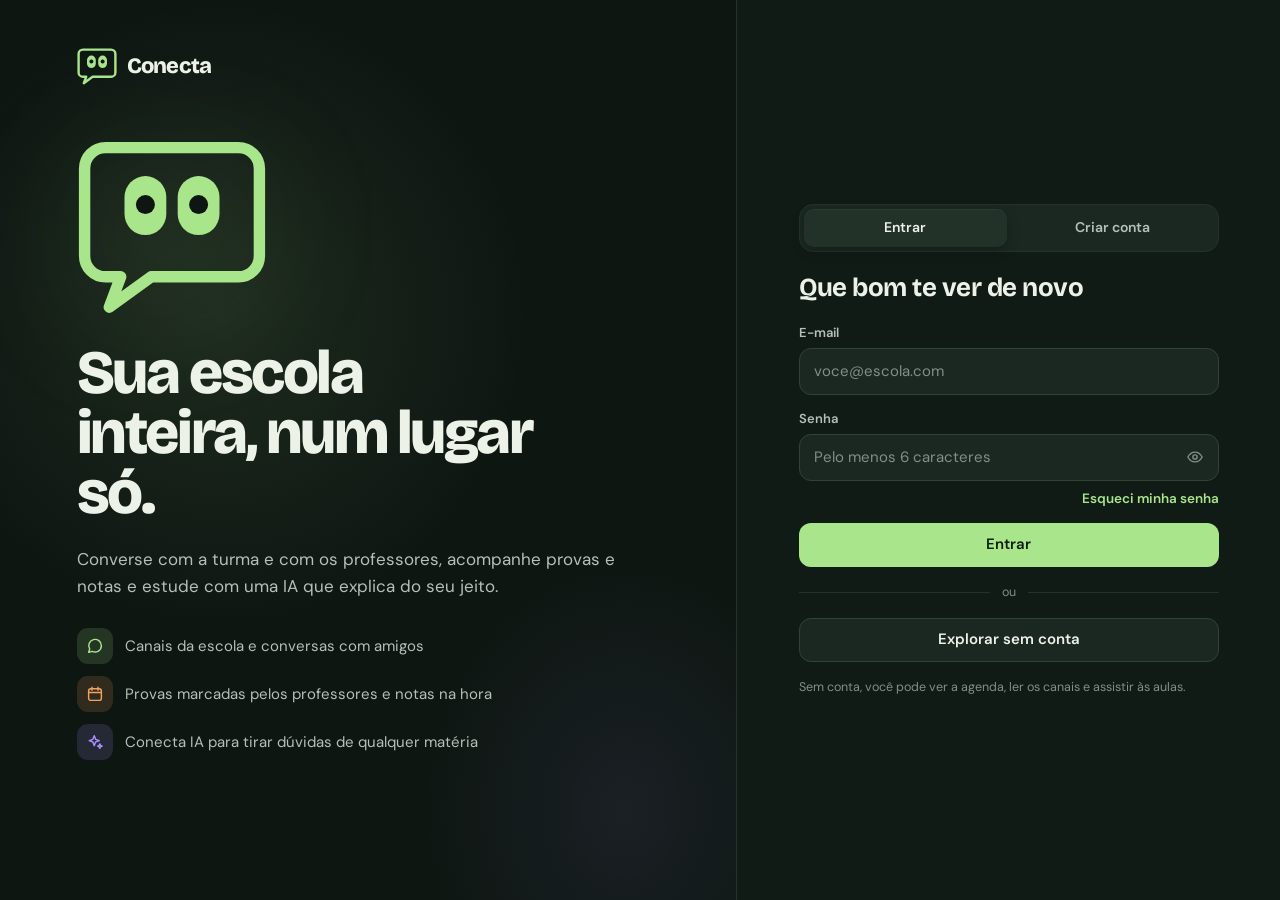
==== commit 99031265: "Conecta: publica a versão nova (index.html e sw.js)" ====
--- a/index.html
+++ b/index.html
@@ -5,7 +5,7 @@
     <meta charset="UTF-8" />
     <meta name="viewport" content="width=device-width, initial-scale=1.0, viewport-fit=cover" />
     <meta name="theme-color" content="#0e1612" />
-    <meta name="color-scheme" content="dark" />
+    <meta name="color-scheme" content="dark light" />
     <meta name="apple-mobile-web-app-capable" content="yes" />
     <meta name="apple-mobile-web-app-status-bar-style" content="black-translucent" />
     <meta name="apple-mobile-web-app-title" content="Conecta" />
@@ -14,11 +14,26 @@
     <link rel="manifest" href="./manifest.webmanifest" />
     <link rel="preconnect" href="https://fonts.googleapis.com" />
     <link rel="preconnect" href="https://fonts.gstatic.com" crossorigin />
+    <script>
+      // Aplica o tema antes de desenhar a página (evita piscar claro/escuro).
+      try {
+        var tema = localStorage.getItem('conecta-tema')
+        var claro = tema === 'light' || (tema === 'system' && window.matchMedia('(prefers-color-scheme: light)').matches)
+        document.documentElement.dataset.theme = claro ? 'light' : 'dark'
+        document.documentElement.style.colorScheme = claro ? 'light' : 'dark'
+        if (claro) document.querySelector('meta[name="theme-color"]').setAttribute('content', '#f3f6f0')
+      } catch (erro) {}
+    </script>
     <style>
       html,
       body {
         background: #0e1612;
         color: #edf2e8;
+      }
+      html[data-theme='light'],
+      html[data-theme='light'] body {
+        background: #f3f6f0;
+        color: #14201a;
       }
     </style>
     <title>Conecta</title>
@@ -27,11 +42,11 @@
     <meta name="robots" content="noindex, nofollow">
     <meta property="og:title" content="Conecta">
     <meta property="og:description" content="Plataforma educacional para estudar, colaborar em comunidades e aprender com apoio de IA.">
-    <script type="module" crossorigin src="./assets/index-QsZDPCF0.js"></script>
-    <link rel="modulepreload" crossorigin href="./assets/Layout-3kxxTbOB.js">
-    <link rel="modulepreload" crossorigin href="./assets/Sheet-DHe30U3m.js">
+    <script type="module" crossorigin src="./assets/index-CXdjhLfu.js"></script>
+    <link rel="modulepreload" crossorigin href="./assets/Layout-Bwj6ScSl.js">
+    <link rel="modulepreload" crossorigin href="./assets/Sheet-Bf9VNR_-.js">
     <link rel="modulepreload" crossorigin href="./assets/images-DmRoHhyQ.js">
-    <link rel="stylesheet" crossorigin href="./assets/index-C1OCTQA0.css">
+    <link rel="stylesheet" crossorigin href="./assets/index-CHiEebUs.css">
   </head>
   <body>
     
--- a/assets/index-CHiEebUs.css
+++ b/assets/index-CHiEebUs.css
@@ -0,0 +1 @@
+@import "https://fonts.googleapis.com/css2?family=Bricolage+Grotesque:opsz,wght@12..96,500..800&family=DM+Sans:opsz,wght@9..40,400..700&display=swap";@layer components;@layer properties{@supports (((-webkit-hyphens:none)) and (not (margin-trim:inline))) or ((-moz-orient:inline) and (not (color:rgb(from red r g b)))){*,:before,:after,::backdrop{--tw-rotate-x:initial;--tw-rotate-y:initial;--tw-rotate-z:initial;--tw-skew-x:initial;--tw-skew-y:initial;--tw-shadow:0 0 #0000;--tw-shadow-color:initial;--tw-shadow-alpha:100%;--tw-inset-shadow:0 0 #0000;--tw-inset-shadow-color:initial;--tw-inset-shadow-alpha:100%;--tw-ring-color:initial;--tw-ring-shadow:0 0 #0000;--tw-inset-ring-color:initial;--tw-inset-ring-shadow:0 0 #0000;--tw-ring-inset:initial;--tw-ring-offset-width:0px;--tw-ring-offset-color:#fff;--tw-ring-offset-shadow:0 0 #0000;--tw-blur:initial;--tw-brightness:initial;--tw-contrast:initial;--tw-grayscale:initial;--tw-hue-rotate:initial;--tw-invert:initial;--tw-opacity:initial;--tw-saturate:initial;--tw-sepia:initial;--tw-drop-shadow:initial;--tw-drop-shadow-color:initial;--tw-drop-shadow-alpha:100%;--tw-drop-shadow-size:initial}}}@layer theme{:root,:host{--font-sans:ui-sans-serif, system-ui, sans-serif, "Apple Color Emoji", "Segoe UI Emoji", "Segoe UI Symbol", "Noto Color Emoji";--font-mono:ui-monospace, SFMono-Regular, Menlo, Monaco, Consolas, "Liberation Mono", "Courier New", monospace;--spacing:.25rem;--default-font-family:var(--font-sans);--default-mono-font-family:var(--font-mono)}}@layer base{*,:after,:before,::backdrop{box-sizing:border-box;border:0 solid;margin:0;padding:0}::file-selector-button{box-sizing:border-box;border:0 solid;margin:0;padding:0}html,:host{-webkit-text-size-adjust:100%;tab-size:4;line-height:1.5;font-family:var(--default-font-family,ui-sans-serif, system-ui, sans-serif, "Apple Color Emoji", "Segoe UI Emoji", "Segoe UI Symbol", "Noto Color Emoji");font-feature-settings:var(--default-font-feature-settings,normal);font-variation-settings:var(--default-font-variation-settings,normal);-webkit-tap-highlight-color:transparent}hr{height:0;color:inherit;border-top-width:1px}abbr:where([title]){-webkit-text-decoration:underline dotted;text-decoration:underline dotted}h1,h2,h3,h4,h5,h6{font-size:inherit;font-weight:inherit}a{color:inherit;-webkit-text-decoration:inherit;-webkit-text-decoration:inherit;-webkit-text-decoration:inherit;-webkit-text-decoration:inherit;text-decoration:inherit}b,strong{font-weight:bolder}code,kbd,samp,pre{font-family:var(--default-mono-font-family,ui-monospace, SFMono-Regular, Menlo, Monaco, Consolas, "Liberation Mono", "Courier New", monospace);font-feature-settings:var(--default-mono-font-feature-settings,normal);font-variation-settings:var(--default-mono-font-variation-settings,normal);font-size:1em}small{font-size:80%}sub,sup{vertical-align:baseline;font-size:75%;line-height:0;position:relative}sub{bottom:-.25em}sup{top:-.5em}table{text-indent:0;border-color:inherit;border-collapse:collapse}:-moz-focusring{outline:auto}progress{vertical-align:baseline}summary{display:list-item}ol,ul,menu{list-style:none}img,svg,video,canvas,audio,iframe,embed,object{vertical-align:middle;display:block}img,video{max-width:100%;height:auto}button,input,select,optgroup,textarea{font:inherit;font-feature-settings:inherit;font-variation-settings:inherit;letter-spacing:inherit;color:inherit;opacity:1;background-color:#0000;border-radius:0}::file-selector-button{font:inherit;font-feature-settings:inherit;font-variation-settings:inherit;letter-spacing:inherit;color:inherit;opacity:1;background-color:#0000;border-radius:0}:where(select:is([multiple],[size])) optgroup{font-weight:bolder}:where(select:is([multiple],[size])) optgroup option{padding-inline-start:20px}::file-selector-button{margin-inline-end:4px}::placeholder{opacity:1}@supports (not ((-webkit-appearance:-apple-pay-button))) or (contain-intrinsic-size:1px){::placeholder{color:currentColor}@supports (color:color-mix(in lab, red, red)){::placeholder{color:color-mix(in oklab, currentcolor 50%, transparent)}}}textarea{resize:vertical}::-webkit-search-decoration{-webkit-appearance:none}::-webkit-date-and-time-value{min-height:1lh;text-align:inherit}::-webkit-datetime-edit{display:inline-flex}::-webkit-datetime-edit-fields-wrapper{padding:0}::-webkit-datetime-edit{padding-block:0}::-webkit-datetime-edit-year-field{padding-block:0}::-webkit-datetime-edit-month-field{padding-block:0}::-webkit-datetime-edit-day-field{padding-block:0}::-webkit-datetime-edit-hour-field{padding-block:0}::-webkit-datetime-edit-minute-field{padding-block:0}::-webkit-datetime-edit-second-field{padding-block:0}::-webkit-datetime-edit-millisecond-field{padding-block:0}::-webkit-datetime-edit-meridiem-field{padding-block:0}::-webkit-calendar-picker-indicator{line-height:1}:-moz-ui-invalid{box-shadow:none}button,input:where([type=button],[type=reset],[type=submit]){appearance:button}::file-selector-button{appearance:button}::-webkit-inner-spin-button{height:auto}::-webkit-outer-spin-button{height:auto}[hidden]:where(:not([hidden=until-found])){display:none!important}}@layer utilities{.visible{visibility:visible}.fixed{position:fixed}.static{position:static}.start{inset-inline-start:var(--spacing)}.block{display:block}.contents{display:contents}.grid{display:grid}.hidden{display:none}.inline{display:inline}.grow{flex-grow:1}.transform{transform:var(--tw-rotate-x,) var(--tw-rotate-y,) var(--tw-rotate-z,) var(--tw-skew-x,) var(--tw-skew-y,)}.capitalize{text-transform:capitalize}.ring{--tw-ring-shadow:var(--tw-ring-inset,) 0 0 0 calc(1px + var(--tw-ring-offset-width)) var(--tw-ring-color,currentcolor);box-shadow:var(--tw-inset-shadow), var(--tw-inset-ring-shadow), var(--tw-ring-offset-shadow), var(--tw-ring-shadow), var(--tw-shadow)}.filter{filter:var(--tw-blur,) var(--tw-brightness,) var(--tw-contrast,) var(--tw-grayscale,) var(--tw-hue-rotate,) var(--tw-invert,) var(--tw-saturate,) var(--tw-sepia,) var(--tw-drop-shadow,)}}:root{--lightningcss-light: ;--lightningcss-dark:initial;color-scheme:dark;--bg:#0e1612;--bg-raised:#111b16;--surface:#15201a;--surface-2:#1b2821;--surface-3:#233229;--elevated:#17231d;--line:#24332a;--line-strong:#314337;--text:#edf2e8;--text-2:#b4c1b7;--text-3:#7f9085;--lime:#a9e58b;--lime-strong:#c2f2a6;--lime-ink:#0f1f0a;--lime-soft:#a9e58b1f;--lime-deep:#27421c;--orange:#f2a35f;--violet:#a891ff;--violet-ink:#150f33;--violet-soft:#a891ff24;--violet-deep:#2a2350;--red:#ff7b72;--blue:#7cb8ff;--yellow:#f5cf6b;--pink:#ff8fb1;--teal:#6adbc9;--r-xs:8px;--r-sm:12px;--r:16px;--r-lg:22px;--r-xl:28px;--shadow-pop:0 24px 64px #00000080, 0 2px 0 #ffffff05 inset;--font-display:"Bricolage Grotesque", "DM Sans", system-ui, sans-serif;--font-ui:"DM Sans", system-ui, -apple-system, "Segoe UI", sans-serif;--safe-bottom:env(safe-area-inset-bottom,0px);--mascot-color:var(--lime);--mascot-pupil:var(--bg)}*,:before,:after{box-sizing:border-box}html,body,#root{height:100%;margin:0}body{background:var(--bg);color:var(--text);font-family:var(--font-ui);-webkit-font-smoothing:antialiased;-moz-osx-font-smoothing:grayscale;text-rendering:optimizelegibility;font-optical-sizing:auto;font-size:15px;line-height:1.5;overflow:hidden}h1,h2,h3,h4,p{margin:0}ul,ol{margin:0;padding:0;list-style:none}button,input,textarea,select{font:inherit;color:inherit;-webkit-tap-highlight-color:transparent}button{cursor:pointer;text-align:inherit;background:0 0;border:0;padding:0}button:disabled{cursor:not-allowed}img{max-width:100%}a{color:var(--lime)}::selection{background:#a9e58b47}:focus-visible{outline:2px solid var(--lime);outline-offset:2px}::-webkit-scrollbar{width:8px;height:8px}::-webkit-scrollbar-track{background:0 0}::-webkit-scrollbar-thumb{background:var(--line-strong);background-clip:padding-box;border:2px solid #0000;border-radius:8px}*{scrollbar-width:thin;scrollbar-color:var(--line-strong) transparent}.visually-hidden{clip:rect(0, 0, 0, 0);white-space:nowrap;border:0;width:1px;height:1px;margin:-1px;padding:0;overflow:hidden;position:absolute!important}.skip-link{z-index:500;background:var(--lime);color:var(--lime-ink);border-radius:10px;padding:10px 14px;font-weight:700;text-decoration:none;position:fixed;top:12px;left:12px;transform:translateY(-160%)}.skip-link:focus{transform:none}.muted{color:var(--text-3);font-size:14px}.grow{flex:1;min-width:0}.wordmark{font-family:var(--font-display);letter-spacing:-.035em;color:var(--text);font-size:22px;font-weight:800}.app:before,.login:before{content:"";pointer-events:none;z-index:-1;opacity:.05;background-image:url("data:image/svg+xml,%3Csvg xmlns='http://www.w3.org/2000/svg' width='160' height='160'%3E%3Cfilter id='n'%3E%3CfeTurbulence type='fractalNoise' baseFrequency='.9' numOctaves='2' stitchTiles='stitch'/%3E%3CfeColorMatrix values='0 0 0 0 1 0 0 0 0 1 0 0 0 0 1 0 0 0 .6 0'/%3E%3C/filter%3E%3Crect width='100%25' height='100%25' filter='url(%23n)'/%3E%3C/svg%3E");position:fixed;inset:0}.mascot{flex:none;display:block;overflow:visible}.mascot .mascot-eye{transform-box:fill-box;transform-origin:50%;transition:transform 90ms}.mascot.is-blinking .mascot-eye{transform:scaleY(.12)}.mascot[role=button]{cursor:pointer;border-radius:18px}.button{border-radius:var(--r-sm);white-space:nowrap;border:1px solid #0000;justify-content:center;align-items:center;gap:8px;min-height:44px;padding:0 18px;font-size:15px;font-weight:600;line-height:1;text-decoration:none;transition:background-color .15s,border-color .15s,color .15s,transform .1s,opacity .15s;display:inline-flex}.button:active:not(:disabled){transform:scale(.98)}.button:disabled{opacity:.5}.button-primary{background:var(--lime);color:var(--lime-ink)}.button-primary:hover:not(:disabled){background:var(--lime-strong)}.button-secondary{background:var(--surface-2);border-color:var(--line-strong);color:var(--text)}.button-secondary:hover:not(:disabled){background:var(--surface-3)}.button-ghost{color:var(--text-2)}.button-ghost:hover:not(:disabled){background:var(--surface-2);color:var(--text)}.button-ai{background:var(--violet);color:var(--violet-ink)}.button-ai:hover:not(:disabled){background:#bdaaff}.button-sm{border-radius:10px;min-height:36px;padding:0 12px;font-size:14px}.button-block{width:100%}.is-danger,.button.is-danger{color:var(--red)}.icon-button{border-radius:var(--r-sm);width:40px;height:40px;color:var(--text-2);flex:none;place-items:center;text-decoration:none;transition:background-color .15s,color .15s;display:inline-grid}.icon-button:hover:not(:disabled){background:var(--surface-2);color:var(--text)}.icon-button:disabled{opacity:.4}.icon-button-sm{border-radius:10px;width:32px;height:32px}.icon-button-filled{background:var(--lime);color:var(--lime-ink)}.icon-button-filled:hover:not(:disabled){background:var(--lime-strong);color:var(--lime-ink)}.icon-button-outline{border:1px solid var(--line-strong);width:44px;height:44px}.link-button{color:var(--lime);white-space:nowrap;font-size:14px;font-weight:600}.link-button:hover{text-underline-offset:3px;text-decoration:underline}.form-stack{gap:14px;display:grid}.form-row{grid-template-columns:repeat(auto-fit,minmax(150px,1fr));gap:12px;display:grid}.form-actions{justify-content:flex-end;gap:8px;display:flex}.field{border:0;gap:6px;min-width:0;margin:0;padding:0;display:grid}.field-label{color:var(--text-2);justify-content:space-between;gap:8px;padding:0;font-size:13px;font-weight:600;display:flex}.field-label small{color:var(--text-3);font-weight:500}.input{background:var(--surface-2);border:1px solid var(--line-strong);border-radius:var(--r-sm);width:100%;min-height:46px;color:var(--text);padding:11px 14px;font-size:15px;transition:border-color .15s,box-shadow .15s}.input::placeholder{color:var(--text-3)}.input:focus{border-color:var(--lime);outline:none;box-shadow:0 0 0 3px #a9e58b29}textarea.input{resize:vertical;min-height:0;line-height:1.5}select.input{appearance:none;background-image:url("data:image/svg+xml,%3Csvg xmlns='http://www.w3.org/2000/svg' width='20' height='20' viewBox='0 0 24 24' fill='none' stroke='%23b4c1b7' stroke-width='2' stroke-linecap='round'%3E%3Cpath d='m6 9 6 6 6-6'/%3E%3C/svg%3E");background-position:right 12px center;background-repeat:no-repeat;padding-right:38px}.input::-webkit-calendar-picker-indicator{opacity:.55;cursor:pointer}.input-emoji{text-align:center;font-size:20px}.input-with-action{display:block;position:relative}.input-with-action .input{padding-right:48px}.input-action{width:38px;height:38px;color:var(--text-3);border-radius:10px;place-items:center;display:grid;position:absolute;top:50%;right:5px;transform:translateY(-50%)}.input-action:hover{color:var(--text);background:var(--surface-3)}.segmented{background:var(--surface-2);border:1px solid var(--line);border-radius:14px;gap:4px;padding:4px;display:flex}.segmented button{min-height:38px;color:var(--text-2);white-space:nowrap;border-radius:10px;flex:1;justify-content:center;align-items:center;gap:6px;padding:0 14px;font-size:14px;font-weight:600;transition:background-color .15s,color .15s;display:inline-flex}.segmented button:hover{color:var(--text)}.segmented button.is-active{background:var(--surface-3);color:var(--text);box-shadow:inset 0 1px #ffffff0a,0 4px 12px #00000040}.segmented-sm button{min-height:34px;padding:0 12px;font-size:13.5px}.switch{background:var(--surface-3);border:1px solid var(--line-strong);border-radius:999px;flex:none;width:48px;height:28px;transition:background-color .18s,border-color .18s;position:relative}.switch span{background:var(--text-2);border-radius:50%;width:22px;height:22px;transition:transform .18s,background-color .18s;position:absolute;top:2px;left:2px}.switch.is-on{background:var(--lime);border-color:var(--lime)}.switch.is-on span{background:var(--lime-ink);transform:translate(20px)}.setting-row{border-radius:var(--r-sm);background:var(--surface-2);justify-content:space-between;align-items:center;gap:16px;padding:12px 14px;display:flex}.setting-row strong{font-size:14.5px;font-weight:600;display:block}.setting-row small{color:var(--text-3);font-size:12.5px;display:block}.settings-list{gap:10px;display:grid}.settings-list .section-title{margin-top:8px}.chip-row{flex-wrap:wrap;gap:8px;display:flex}.chip-row:not(.chip-row-scroll) .chip{white-space:normal;text-align:left;border-radius:18px;max-width:100%;padding-block:6px;line-height:1.3}.chip-row-scroll{scrollbar-width:none;flex-wrap:nowrap;padding-bottom:2px;overflow-x:auto}.chip-row-scroll::-webkit-scrollbar{display:none}.chip{border:1px solid var(--line-strong);background:var(--surface-2);min-height:34px;color:var(--text-2);white-space:nowrap;border-radius:999px;align-items:center;gap:6px;padding:0 14px;font-size:13.5px;font-weight:500;transition:color .15s,border-color .15s,background-color .15s;display:inline-flex}.chip:hover{color:var(--text);border-color:var(--text-3)}.chip.is-active{--c:var(--subject,var(--lime))}@supports (color:color-mix(in lab, red, red)){.chip.is-active{--c:color-mix(in srgb, var(--subject,var(--lime)) var(--subject-mix,100%), #0c1a10)}}.chip.is-active{background:var(--c)}@supports (color:color-mix(in lab, red, red)){.chip.is-active{background:color-mix(in srgb, var(--c) 20%, transparent)}}.chip.is-active{border-color:var(--c)}@supports (color:color-mix(in lab, red, red)){.chip.is-active{border-color:color-mix(in srgb, var(--c) 55%, transparent)}}.chip.is-active{color:var(--c);font-weight:600}.chip-ai{color:#d8cfff;border-color:#a891ff59}.chip-ai:hover{border-color:var(--violet);color:#fff}.chip-count{opacity:.65;font-variant-numeric:tabular-nums;font-size:12px}.chip-add{border:1px dashed var(--line-strong);border-radius:999px;flex:none;align-items:center;min-height:34px;padding:0 4px 0 12px;display:inline-flex}.chip-add input{width:120px;color:var(--text);background:0 0;border:0;outline:none;font-size:13.5px}.chip-add input::placeholder{color:var(--text-3)}.chip-add button{width:26px;height:26px;color:var(--lime);border-radius:50%;place-items:center;display:grid}.chip-add button:disabled{color:var(--text-3)}.count-badge{background:var(--lime);min-width:20px;height:20px;color:var(--lime-ink);font-variant-numeric:tabular-nums;border-radius:999px;place-items:center;padding:0 6px;font-size:11.5px;font-weight:700;line-height:1;display:inline-grid}.count-pill{background:var(--surface-3);min-width:22px;height:20px;color:var(--text-2);font:600 12px/1 var(--font-ui);vertical-align:2px;border-radius:999px;place-items:center;padding:0 7px;display:inline-grid}.status-pill{border:1px solid var(--line-strong);min-height:28px;color:var(--text-2);white-space:nowrap;border-radius:999px;align-self:flex-start;align-items:center;gap:6px;padding:0 10px;font-size:12.5px;font-weight:500;display:inline-flex}.status-ok{color:var(--lime);border-color:#a9e58b59}.role-badge{font:600 12px/1.5 var(--font-ui);vertical-align:3px;white-space:nowrap;color:var(--orange);background:#f2a35f1f;border:1px solid #f2a35f52;border-radius:999px;align-items:center;gap:4px;padding:2px 8px;display:inline-flex}.role-badge.role-professor{color:var(--blue);background:#7cb8ff1f;border-color:#7cb8ff52}.subject-tag{--c:var(--subject,var(--lime))}@supports (color:color-mix(in lab, red, red)){.subject-tag{--c:color-mix(in srgb, var(--subject,var(--lime)) var(--subject-mix,100%), #0c1a10)}}.subject-tag{background:var(--c);border-radius:999px;place-self:flex-start start;align-items:center;padding:3px 10px;display:inline-flex}@supports (color:color-mix(in lab, red, red)){.subject-tag{background:color-mix(in srgb, var(--c) 16%, transparent)}}.subject-tag{color:var(--c);white-space:nowrap;font-size:12.5px;font-weight:700}.dot{border-radius:50%;flex:none;width:9px;height:9px;display:inline-block}.dot-badge{background:var(--lime);width:9px;height:9px;box-shadow:0 0 0 2px var(--bg-raised);border-radius:50%;position:absolute;top:6px;right:6px}.alert{border-radius:var(--r-sm);align-items:flex-start;gap:10px;padding:12px 14px;font-size:14px;line-height:1.45;display:flex}.alert svg{flex:none;margin-top:1px}.alert small{color:var(--text-2);margin-top:4px;display:block}.alert-error{color:#ffc1bb;background:#ff7b721a;border:1px solid #ff7b724d}.alert-info{background:var(--surface-2);color:var(--text-2)}.fine-print{color:var(--text-3);font-size:12.5px;line-height:1.5}.spinner{border:2.5px solid var(--line-strong);border-top-color:var(--lime);border-radius:50%;width:24px;height:24px;animation:.8s linear infinite spin;display:inline-block}.spinner-sm{border-width:2px;border-top-color:currentColor;width:16px;height:16px}.skeleton{border-radius:var(--r);background:linear-gradient(90deg, var(--surface-2) 0%, var(--surface-3) 50%, var(--surface-2) 100%);background-size:200% 100%;animation:1.4s ease-in-out infinite shimmer}.skeleton-ticket{height:128px}.skeleton-list{height:96px}.screen-loading{place-items:center;height:100%;display:grid}.message-loading{place-items:center;padding:40px 0;display:grid}.section-title{font-family:var(--font-display);letter-spacing:-.01em;align-items:center;gap:8px;font-size:17px;font-weight:650;display:flex}.mini-list,.message-preview-list,.grade-summary,.event-list,.upcoming-list,.person-list,.topic-list,.related-list,.pinned-list,.subject-list:not(.is-scroller),.profile-communities,.admin-communities,.channel-editor,.activity-list,.settings-list,.ai-list ul{grid-template-columns:minmax(0,1fr)}.splash{text-align:center;place-content:center;justify-items:center;gap:14px;height:100dvh;min-height:100%;padding:24px;display:grid}.splash h1{font-family:var(--font-display);font-size:28px;font-weight:700}.splash p{color:var(--text-2);max-width:40ch}.offline-icon{background:var(--surface-2);width:64px;height:64px;color:var(--orange);border-radius:20px;place-items:center;display:grid}.error-detail{white-space:pre-wrap;overflow-wrap:anywhere;color:var(--orange);max-width:520px;font-size:13px}.login{grid-template-columns:minmax(0,1fr);height:100dvh;display:grid;position:relative;overflow-y:auto}.login-hero{display:none}.login-panel{padding:28px 18px calc(28px + var(--safe-bottom));place-items:center;display:grid}.login-card{flex-direction:column;gap:16px;width:100%;max-width:420px;display:flex}.login-card-mascot{text-align:center;flex-direction:column;align-items:center;gap:8px;margin-bottom:4px;display:flex}.login-card-mascot .wordmark{font-size:26px}.login-card-tagline{font-family:var(--font-display);color:var(--text-2);letter-spacing:-.01em;font-size:19px;font-weight:650}.login-card-title{font-family:var(--font-display);letter-spacing:-.02em;font-size:26px;font-weight:700}.divider-or{color:var(--text-3);align-items:center;gap:12px;font-size:12.5px;display:flex}.divider-or:before,.divider-or:after{content:"";background:var(--line);flex:1;height:1px}.pick-list{gap:8px;display:grid}.pick-option{border:1px solid var(--line-strong);background:var(--surface-2);cursor:pointer;border-radius:14px;align-items:center;gap:12px;padding:10px 12px;transition:border-color .15s,background-color .15s;display:flex}.pick-option input{opacity:0;pointer-events:none;position:absolute}.pick-option:focus-within{outline:2px solid var(--lime);outline-offset:2px}.pick-emoji{background:var(--surface-3);border-radius:12px;flex:none;place-items:center;width:40px;height:40px;font-size:20px;display:grid;overflow:hidden}.pick-emoji img{object-fit:cover;width:100%;height:100%}.pick-text{flex:1;min-width:0;display:grid}.pick-text strong{font-size:14.5px;font-weight:600}.pick-text small{color:var(--text-3);font-size:12.5px}.pick-check{border:1.5px solid var(--line-strong);color:#0000;border-radius:50%;flex:none;place-items:center;width:24px;height:24px;display:grid}.pick-option.is-selected{background:var(--lime-soft);border-color:#a9e58b8c}.pick-option.is-selected .pick-check{background:var(--lime);border-color:var(--lime);color:var(--lime-ink)}@media (width>=1024px){.login{grid-template-columns:minmax(0,1.15fr) minmax(420px,.85fr)}.login-hero{background:radial-gradient(60% 50% at 30% 35%,#a9e58b1a,#0000 70%),radial-gradient(40% 40% at 85% 90%,#a891ff14,#0000 70%);flex-direction:column;justify-content:center;gap:22px;padding:clamp(40px,6vw,96px);display:flex;position:relative}.login-brand{align-items:center;gap:10px;display:flex;position:absolute;top:clamp(28px,4vw,48px);left:clamp(40px,6vw,96px)}.login-mascot{filter:drop-shadow(0 20px 60px #a9e58b2e);width:fit-content;margin-bottom:6px}.login-title{font-family:var(--font-display);letter-spacing:-.04em;max-width:12ch;font-size:clamp(44px,4.8vw,70px);font-weight:800;line-height:.98}.login-lead{color:var(--text-2);max-width:46ch;font-size:17px;line-height:1.6}.login-points{gap:12px;margin-top:6px;display:grid}.login-points li{color:var(--text-2);align-items:center;gap:12px;font-size:15px;display:flex}.login-point-icon{width:36px;height:36px;color:var(--tone);background:var(--tone);border-radius:11px;flex:none;place-items:center;display:grid}@supports (color:color-mix(in lab, red, red)){.login-point-icon{background:color-mix(in srgb, var(--tone) 15%, transparent)}}.login-panel{background:var(--bg-raised);border-left:1px solid var(--line);padding:48px}.login-card-mascot{display:none}}.app{grid-template-rows:minmax(0,1fr) auto;grid-template-columns:minmax(0,1fr);height:100dvh;display:grid;position:relative}.app-main{outline:none;min-width:0;min-height:0;overflow:hidden}.sidebar{background:var(--bg-raised);border-right:1px solid var(--line);flex-direction:column;gap:6px;width:252px;height:100dvh;padding:18px 14px 14px;display:flex;overflow-y:auto}.sidebar-brand{border-radius:14px;align-items:center;gap:10px;padding:4px 8px 16px;display:flex}.sidebar-items{gap:2px;display:grid}.sidebar-item{width:100%;min-height:44px;color:var(--text-2);border-radius:12px;align-items:center;gap:12px;padding:0 12px;font-weight:500;transition:background-color .15s,color .15s;display:flex;position:relative}.sidebar-item:hover{background:var(--surface-2);color:var(--text)}.sidebar-item.is-active{background:var(--lime-soft);color:var(--lime);font-weight:600}.sidebar-item.is-active:before{content:"";background:var(--lime);border-radius:0 3px 3px 0;width:3px;position:absolute;top:10px;bottom:10px;left:-14px}.sidebar-icon{place-items:center;display:grid;position:relative}.sidebar-label{flex:1}.sidebar-footer{border-top:1px solid var(--line);gap:8px;margin-top:auto;padding-top:12px;display:grid}.sidebar-user{border-radius:14px;align-items:center;gap:10px;min-width:0;padding:8px;display:flex}.sidebar-user:hover,.sidebar-user.is-active{background:var(--surface-2)}.sidebar-user-text{text-align:left;min-width:0;display:grid}.sidebar-user-text strong{white-space:nowrap;text-overflow:ellipsis;font-size:14px;font-weight:600;overflow:hidden}.sidebar-user-text small{color:var(--text-3);font-size:12px}.sidebar-tools{gap:4px;display:flex}.sidebar-login{width:100%}.sidebar.is-rail{align-items:center;width:80px;padding:16px 10px}.sidebar.is-rail .sidebar-brand{padding:4px 0 14px}.sidebar.is-rail .sidebar-item{justify-content:center;width:56px;height:48px;padding:0}.sidebar.is-rail .sidebar-item.is-active:before{left:-10px}.sidebar.is-rail .sidebar-footer{justify-items:center}.sidebar.is-rail .sidebar-tools{flex-direction:column}.sidebar.is-rail .sidebar-login{width:48px;padding:0}.tabbar{padding:6px 4px calc(6px + var(--safe-bottom));border-top:1px solid var(--line);-webkit-backdrop-filter:blur(14px);background:#0e1612f0;grid-template-columns:repeat(5,1fr);display:grid}.tabbar-item{color:var(--text-3);flex-direction:column;align-items:center;gap:3px;padding:4px 0;font-size:11.5px;font-weight:600;display:flex}.tabbar-icon{border-radius:16px;place-items:center;width:58px;height:32px;transition:background-color .18s,color .18s;display:grid;position:relative}.tabbar-item.is-active{color:var(--lime)}.tabbar-item.is-active .tabbar-icon{background:var(--lime-soft)}.tabbar-badge{background:var(--lime);min-width:18px;height:18px;color:var(--lime-ink);box-shadow:0 0 0 2px var(--bg);border-radius:999px;place-items:center;padding:0 5px;font-size:10.5px;font-weight:800;display:grid;position:absolute;top:-2px;right:6px}.app.is-immersive{grid-template-rows:minmax(0,1fr)}@media (width>=760px){.app{grid-template-rows:minmax(0,1fr);grid-template-columns:auto minmax(0,1fr)}}.page{overscroll-behavior:contain;height:100%;overflow-y:auto}.page-inner{margin:0 auto;padding:0 16px 32px}.page-narrow{max-width:640px}.page-normal{max-width:860px}.page-wide{max-width:1200px}.page-header{align-items:center;gap:12px;min-height:60px;margin-bottom:8px;padding:12px 0;display:flex}.page .page-header{z-index:5;background:var(--bg);margin-inline:-16px;padding-inline:16px;position:sticky;top:0}@supports (color:color-mix(in lab, red, red)){.page .page-header{background:color-mix(in srgb, var(--bg) 88%, transparent)}}.page .page-header{-webkit-backdrop-filter:blur(12px)}.page-header-text{flex:1;min-width:0}.page-header h1{font-family:var(--font-display);letter-spacing:-.025em;overflow-wrap:anywhere;font-size:24px;font-weight:700;line-height:1.15}.page-header p{color:var(--text-3);margin-top:2px;font-size:13.5px}.page-header-actions{flex:none;align-items:center;gap:4px;display:flex}.page-back{margin-left:-8px}@media (width>=760px){.page-inner{padding:0 clamp(20px,3.5vw,44px) 48px}.page .page-header{-webkit-backdrop-filter:none;margin-inline:0;background:0 0;margin-bottom:14px;padding:28px 0 8px;position:static}.page-header h1{font-size:clamp(28px,2.6vw,34px)}.page-header p{font-size:14.5px}}.sheet-layer{z-index:100;-webkit-backdrop-filter:blur(3px);background:#0408069e;justify-content:center;align-items:flex-end;animation:.18s both fade-in;display:flex;position:fixed;inset:0}.sheet{background:var(--elevated);border:1px solid var(--line-strong);width:100%;max-height:92dvh;box-shadow:var(--shadow-pop);border-bottom:0;border-radius:26px 26px 0 0;outline:none;flex-direction:column;animation:.28s cubic-bezier(.2,.9,.25,1) both sheet-up;display:flex}.sheet-grabber{background:var(--line-strong);border-radius:5px;flex:none;width:40px;height:5px;margin:8px auto 0}.sheet-header{justify-content:space-between;align-items:flex-start;gap:12px;padding:12px 18px 8px 22px;display:flex}.sheet-header h2{font-family:var(--font-display);letter-spacing:-.02em;font-size:21px;font-weight:700}.sheet-header p{color:var(--text-3);margin-top:2px;font-size:13.5px}.sheet-body{overscroll-behavior:contain;padding:8px 22px 22px;overflow-y:auto}.sheet-footer{padding:12px 18px calc(12px + var(--safe-bottom));border-top:1px solid var(--line);justify-content:flex-end;gap:8px;display:flex}@media (width>=640px){.sheet-layer{align-items:center;padding:24px}.sheet{border-bottom:1px solid var(--line-strong);border-radius:24px;max-height:88dvh;animation:.22s cubic-bezier(.2,.9,.25,1) both pop-in}.sheet-sm{max-width:460px}.sheet-md{max-width:580px}.sheet-lg{max-width:740px}.sheet-grabber{display:none}.sheet-header{padding-top:20px}.sheet-footer{padding-bottom:14px}}.toast-stack{left:50%;bottom:calc(84px + var(--safe-bottom));z-index:200;pointer-events:none;gap:8px;width:min(92vw,440px);display:grid;position:fixed;transform:translate(-50%)}.toast{pointer-events:auto;border:1px solid var(--line-strong);box-shadow:var(--shadow-pop);background:#1f2d25;border-radius:14px;align-items:center;gap:10px;padding:11px 10px 11px 14px;font-size:14px;animation:.24s cubic-bezier(.2,.9,.25,1) both toast-in;display:flex}.toast>span{flex:1}.toast>svg{color:var(--lime);flex:none}.toast-error{border-color:#ff7b7273}.toast-error>svg{color:var(--red)}.toast-info>svg{color:var(--violet)}.toast button{width:28px;height:28px;color:var(--text-3);border-radius:8px;place-items:center;display:grid}.toast button:hover{background:var(--surface-3);color:var(--text)}@media (width>=760px){.toast-stack{bottom:24px}}.menu-anchor{position:relative}.menu{z-index:30;background:var(--elevated);border:1px solid var(--line-strong);min-width:220px;box-shadow:var(--shadow-pop);border-radius:14px;padding:6px;position:absolute;top:calc(100% + 6px);right:0}.menu button{border-radius:10px;align-items:center;gap:10px;width:100%;padding:10px 12px;font-size:14px;display:flex}.menu button:hover{background:var(--surface-2)}.lightbox{z-index:300;background:#000000e6;place-items:center;animation:.18s both fade-in;display:grid;position:fixed;inset:0}.lightbox img{border-radius:12px;max-width:94vw;max-height:86dvh}.lightbox-actions{gap:6px;display:flex;position:absolute;top:12px;right:12px}.lightbox-actions .icon-button{color:#fff;background:#ffffff1a}.more-user{background:var(--surface-2);text-align:left;border-radius:16px;align-items:center;gap:12px;width:100%;margin-bottom:14px;padding:12px;display:flex}.more-user span{flex:1;display:grid}.more-user small{color:var(--text-3);font-size:13px}.more-grid{grid-template-columns:repeat(3,1fr);gap:8px;margin-bottom:14px;display:grid}.more-item{background:var(--surface-2);color:var(--text-2);border-radius:16px;flex-direction:column;align-items:center;gap:8px;padding:14px 6px 12px;font-size:13px;font-weight:600;display:flex}.more-item.is-active{color:var(--lime);background:var(--lime-soft)}.more-icon{background:var(--surface-3);border-radius:14px;place-items:center;width:42px;height:42px;display:grid}.more-item.is-active .more-icon{background:#a9e58b2e}.avatar{object-fit:cover;background:var(--surface-3);border-radius:50%;flex:none;place-items:center;display:inline-grid}.avatar-fallback{color:var(--avatar-color);background:var(--avatar-color)}@supports (color:color-mix(in lab, red, red)){.avatar-fallback{background:color-mix(in srgb, var(--avatar-color) 18%, var(--surface-2))}}.avatar-fallback{border:1.5px solid var(--avatar-color)}@supports (color:color-mix(in lab, red, red)){.avatar-fallback{border:1.5px solid color-mix(in srgb, var(--avatar-color) 55%, transparent)}}.avatar-fallback{font-family:var(--font-display);-webkit-user-select:none;user-select:none;font-weight:700;line-height:1}.avatar-ring{box-shadow:0 0 0 3px var(--bg), 0 0 0 5px #a9e58b8c}.empty-state{text-align:center;flex-direction:column;justify-content:center;align-items:center;gap:10px;margin:auto 0;padding:48px 20px;display:flex}.empty-state strong{font-family:var(--font-display);letter-spacing:-.01em;font-size:19px;font-weight:650}.empty-state p{color:var(--text-3);max-width:38ch;font-size:14px}.empty-state.is-compact{padding:22px 12px}.empty-state.is-compact strong{font-size:16px}.empty-state-icon{background:var(--surface-2);width:52px;height:52px;color:var(--text-2);border-radius:16px;place-items:center;display:grid}.signin-prompt{text-align:center;border-radius:var(--r-xl);background:var(--surface);border:1px solid var(--line);flex-direction:column;align-items:center;gap:12px;max-width:480px;margin:12px auto;padding:40px 20px;display:flex}.signin-prompt h2{font-family:var(--font-display);font-size:24px;font-weight:700}.signin-prompt p{color:var(--text-2);max-width:36ch}.home .page-inner{padding-top:18px}.home-header{justify-content:space-between;align-items:flex-end;gap:16px;margin-bottom:20px;display:flex}.home-date{color:var(--text-3);font-size:14px;font-weight:500}.home-title{font-family:var(--font-display);letter-spacing:-.035em;margin-top:4px;font-size:clamp(30px,7vw,50px);font-weight:800;line-height:1.02}.home-avatar{border-radius:50%;flex:none}.guest-banner{border-radius:var(--r);background:var(--lime-soft);border:1px solid #a9e58b40;align-items:center;gap:14px;margin-bottom:18px;padding:14px 16px;display:flex}.guest-banner p{color:var(--text-2);flex:1;font-size:14px}.guest-banner strong{color:var(--text)}.home-grid{grid-template-columns:minmax(0,1fr);gap:16px;display:grid}.home-grid>*{animation:.5s cubic-bezier(.2,.8,.2,1) both rise-in}.home-grid>:nth-child(2){animation-delay:60ms}.home-grid>:nth-child(3){animation-delay:.12s}.home-grid>:nth-child(4){animation-delay:.18s}.home-grid>:nth-child(5){animation-delay:.24s}.home-grid>:nth-child(6){animation-delay:.3s}.home-card{border-radius:var(--r-lg);background:var(--surface);border:1px solid var(--line);flex-direction:column;gap:14px;min-width:0;padding:18px;display:flex}.home-exam,.home-videos{background:0 0;border:0;padding:4px 2px}.card-head{justify-content:space-between;align-items:center;gap:12px;display:flex}.card-title{color:var(--text);align-items:center;gap:8px;font-size:15px;font-weight:600;display:flex}.card-title svg{color:var(--text-3)}.card-sub{color:var(--text-3);font-size:14px}.home-empty{border-radius:var(--r-lg);border:1px dashed var(--line-strong);color:var(--text-2);justify-content:space-between;align-items:center;gap:12px;padding:18px;font-size:14.5px;display:flex}.exam-ticket{--c:var(--subject,var(--lime))}@supports (color:color-mix(in lab, red, red)){.exam-ticket{--c:color-mix(in srgb, var(--subject,var(--lime)) var(--subject-mix,100%), #0c1a10)}}.exam-ticket{background:linear-gradient(120deg, var(--c) 0%, var(--surface) 72%);border-radius:20px;grid-template-columns:minmax(0,1fr) auto;width:100%;display:grid;position:relative;overflow:hidden}@supports (color:color-mix(in lab, red, red)){.exam-ticket{background:linear-gradient(120deg, color-mix(in srgb, var(--c) 24%, var(--surface)) 0%, var(--surface) 72%)}}.exam-ticket{border:1px solid var(--c)}@supports (color:color-mix(in lab, red, red)){.exam-ticket{border:1px solid color-mix(in srgb, var(--c) 38%, transparent)}}.exam-ticket{transition:border-color .18s,transform .12s}.exam-ticket:hover{border-color:var(--c)}@supports (color:color-mix(in lab, red, red)){.exam-ticket:hover{border-color:color-mix(in srgb, var(--c) 70%, transparent)}}.exam-ticket:active{transform:scale(.99)}.exam-ticket-main{flex-direction:column;gap:6px;min-width:0;padding:18px 18px 18px 20px;display:flex}.exam-ticket-topic{font-family:var(--font-display);letter-spacing:-.02em;overflow-wrap:anywhere;font-size:22px;font-weight:700;line-height:1.15}.exam-ticket-when{color:var(--text-2);font-size:13.5px}.exam-ticket-stub{border-left:2px dashed var(--c);flex-direction:column;justify-content:center;align-items:center;min-width:104px;padding:16px 18px;display:flex;position:relative}@supports (color:color-mix(in lab, red, red)){.exam-ticket-stub{border-left:2px dashed color-mix(in srgb, var(--c) 45%, transparent)}}.exam-ticket-stub{color:var(--c)}.exam-ticket-stub:before,.exam-ticket-stub:after{content:"";background:var(--bg);border-radius:50%;width:20px;height:20px;position:absolute;left:-11px}.exam-ticket-stub:before{top:-11px}.exam-ticket-stub:after{bottom:-11px}.countdown-number{font-family:var(--font-display);letter-spacing:-.04em;font-size:58px;font-weight:800;line-height:.9}.countdown-unit{color:var(--text-2);font-size:13px;font-weight:700}.countdown-word{font-family:var(--font-display);letter-spacing:-.02em;font-size:24px;font-weight:800}.mini-list{gap:2px;display:grid}.mini-list li{border-bottom:1px solid var(--line);align-items:center;gap:10px;padding:8px 4px;font-size:14px;display:flex}.mini-list li:last-child{border-bottom:0}.mini-list-text{white-space:nowrap;text-overflow:ellipsis;min-width:0;color:var(--text-2);flex:1;overflow:hidden}.mini-list-text strong{color:var(--text);font-weight:600}.mini-list-meta{color:var(--text-3);white-space:nowrap;font-size:12.5px}.home-ask{background:radial-gradient(120% 140% at 100% 0%, #a891ff29, transparent 58%), var(--surface);border-color:#a891ff3d}.home-ask-head{align-items:center;gap:12px;display:flex}.ai-badge{--mascot-color:var(--violet);--mascot-pupil:var(--violet-ink);background:var(--violet-ink);border:1px solid #a891ff4d;border-radius:12px;flex:none;place-items:center;width:38px;height:38px;display:grid}.ai-badge-lg{border-radius:14px;width:44px;height:44px}.ask-form{gap:8px;display:flex}.ask-form .input{border-color:#a891ff47}.ask-form .input:focus{border-color:var(--violet);box-shadow:0 0 0 3px #a891ff2e}.ask-form .button{flex:none;width:46px;min-height:46px;padding:0}.ask-mascot{display:none}@media (width>=1180px){.home-ask{position:relative;overflow:hidden}.ask-mascot{--mascot-color:var(--violet);--mascot-pupil:var(--violet-ink);opacity:.9;pointer-events:none;display:block;position:absolute;bottom:-34px;right:28px;transform:rotate(-8deg)}}.ask-recent{gap:4px;margin-top:auto;display:grid}.ask-recent>p{color:var(--text-3);padding:0 2px 2px;font-size:12.5px;font-weight:600}.ask-recent ul{grid-template-columns:minmax(0,1fr);gap:2px;display:grid}.ask-recent button{width:100%;color:var(--text-2);text-align:left;border-radius:12px;align-items:center;gap:10px;padding:9px 10px;font-size:14px;transition:background-color .15s,color .15s;display:flex}.ask-recent button:hover{color:var(--text);background:#a891ff1a}.ask-recent button svg{color:var(--violet);flex:none}.ask-recent button span{white-space:nowrap;text-overflow:ellipsis;flex:1;min-width:0;overflow:hidden}.ask-recent time{color:var(--text-3);flex:none;font-size:12px}.week-strip{grid-template-columns:repeat(7,minmax(0,1fr));gap:6px;display:grid}.week-day{background:var(--surface-2);border:1px solid #0000;border-radius:14px;flex-direction:column;align-items:center;gap:3px;width:100%;padding:10px 0 9px;transition:border-color .15s;display:flex}.week-day:hover{border-color:var(--line-strong)}.week-day.is-today{background:var(--lime-soft);border-color:#a9e58b59}.week-day-name{color:var(--text-3);font-size:11.5px;font-weight:600}.week-day.is-today .week-day-name{color:var(--lime)}.week-day-number{font-family:var(--font-display);font-size:20px;font-weight:700;line-height:1.1}.week-day-dots{align-items:center;gap:3px;height:7px;display:flex}.week-day-dots i,.calendar-day-dots i{border-radius:50%;width:6px;height:6px;display:block}.week-day-dots i.is-exam,.calendar-day-dots i.is-exam{border-radius:2px;width:7px;height:7px;transform:rotate(45deg)}.notice-row{background:var(--lime-soft);width:100%;color:var(--lime);text-align:left;border-radius:14px;align-items:center;gap:10px;padding:11px 12px;font-size:14px;font-weight:600;display:flex}.notice-row span{flex:1}.message-preview-list{display:grid}.message-preview-list button{text-align:left;border-radius:12px;align-items:flex-start;gap:11px;width:100%;padding:10px 4px;display:flex}.message-preview-list button:hover{background:var(--surface-2)}.message-preview-body{flex:1;gap:1px;min-width:0;display:grid}.message-preview-top{color:var(--text-3);align-items:baseline;gap:8px;min-width:0;font-size:13px;display:flex}.message-preview-top strong{color:var(--text);white-space:nowrap;font-size:14px;font-weight:600}.message-preview-top span{white-space:nowrap;text-overflow:ellipsis;overflow:hidden}.message-preview-top time{flex:none;margin-left:auto;font-size:12px}.message-preview-text{color:var(--text-2);white-space:nowrap;text-overflow:ellipsis;font-size:14px;overflow:hidden}.grade-summary{display:grid}.grade-summary li{border-bottom:1px solid var(--line);align-items:center;gap:10px;padding:9px 2px;display:flex}.grade-summary li:last-child{border-bottom:0}.grade-summary-subject{flex:1;font-size:14.5px}.grade-pill{background:var(--surface-3);min-width:52px;height:28px;color:var(--text-2);font-variant-numeric:tabular-nums;border-radius:999px;place-items:center;padding:0 10px;font-size:13.5px;font-weight:700;display:inline-grid}.grade-pill.is-ok{background:var(--lime-soft);color:var(--lime)}.grade-pill.is-low{color:var(--orange);background:#f2a35f24}.shortcut-grid{grid-template-columns:repeat(2,minmax(0,1fr));gap:8px;display:grid}.shortcut{background:var(--surface-2);border-radius:16px;flex-direction:column;align-items:flex-start;gap:10px;padding:14px;font-size:14px;font-weight:600;transition:background-color .15s;display:flex}.shortcut svg{color:var(--lime)}.shortcut:hover{background:var(--surface-3)}.video-rail{scroll-snap-type:x mandatory;scrollbar-width:none;grid-auto-columns:minmax(210px,1fr);grid-auto-flow:column;gap:14px;padding-bottom:4px;display:grid;overflow-x:auto}.video-rail::-webkit-scrollbar{display:none}.video-rail-item{text-align:left;scroll-snap-align:start;gap:8px;display:grid}.video-rail-title{-webkit-line-clamp:2;-webkit-box-orient:vertical;font-size:14px;font-weight:600;line-height:1.35;display:-webkit-box;overflow:hidden}.video-rail-meta{color:var(--text-3);margin-top:-4px;font-size:12.5px}.video-thumb{aspect-ratio:16/9;background:var(--surface-2);border-radius:14px;display:block;position:relative;overflow:hidden}.video-thumb img{object-fit:cover;width:100%;height:100%;transition:transform .3s;display:block}.video-thumb-play{color:#fff;-webkit-backdrop-filter:blur(6px);background:#0a0e0cb8;border-radius:50%;place-items:center;width:36px;height:36px;display:grid;position:absolute;bottom:10px;right:10px}.video-thumb-subject{color:var(--subject,var(--lime));background:#0a0e0cc7;border-radius:999px;padding:3px 9px;position:absolute;top:10px;left:10px}@supports (color:color-mix(in lab, red, red)){.video-thumb-subject{color:color-mix(in srgb, var(--subject,var(--lime)) var(--subject-mix,100%), #0c1a10)}}.video-thumb-subject{font-size:12px;font-weight:700}.video-thumb-sm{border-radius:10px;flex:none;width:120px}@media (width>=760px){.home .page-inner{padding-top:32px}.home-grid{grid-template-columns:repeat(2,minmax(0,1fr))}.home-card{padding:20px}}@media (width>=1180px){.home-grid{grid-template-columns:repeat(12,minmax(0,1fr));gap:18px}.home-exam{grid-column:span 5}.home-ask,.home-week{grid-column:span 7}.home-chats,.home-grades{grid-column:span 5}.home-videos{grid-column:span 7}.home-videos .video-rail{grid-auto-columns:calc(33.3333% - 9.33333px)}}.chats{grid-template-columns:minmax(0,1fr);height:100%;display:grid}.chats-list{background:var(--bg);flex-direction:column;min-height:0;display:flex}.chats-thread{flex-direction:column;min-width:0;min-height:0;display:flex}.conversation-list{flex-direction:column;height:100%;min-height:0;display:flex}.conversation-list .page-header{margin:0;padding:12px 16px 4px}.list-search{background:var(--surface-2);border:1px solid var(--line);min-height:42px;color:var(--text-3);border-radius:12px;align-items:center;gap:10px;margin:4px 14px 10px;padding:0 14px;transition:border-color .15s;display:flex}.list-search:focus-within{border-color:var(--lime)}.list-search input{min-width:0;color:var(--text);background:0 0;border:0;outline:none;flex:1;padding:10px 0;font-size:14.5px}.list-search input::placeholder{color:var(--text-3)}.list-search-lg{min-height:48px;margin:0 0 18px}.conversation-scroll{flex:1;min-height:0;padding:0 8px 20px;overflow-y:auto}.conversation-group{margin-top:10px}.conversation-group-head{align-items:center;gap:10px;padding:6px 8px;display:flex}.conversation-group-name{min-width:0;color:var(--text-2);white-space:nowrap;text-overflow:ellipsis;flex:1;font-size:13px;font-weight:700;overflow:hidden}.community-mark{background:var(--surface-2);border-radius:8px;flex:none;place-items:center;width:26px;height:26px;font-size:14px;display:grid;overflow:hidden}.community-mark img{object-fit:cover;width:100%;height:100%}.community-mark-friends{color:var(--lime)}.community-mark-lg{border-radius:12px;width:40px;height:40px;font-size:20px}.community-mark-xl{border-radius:16px;width:56px;height:56px;font-size:28px}.conversation-row{text-align:left;border-radius:14px;align-items:center;gap:12px;width:100%;padding:9px 10px;transition:background-color .12s;display:flex}.conversation-row:hover{background:var(--surface-2)}.conversation-row.is-active{background:var(--surface-2);box-shadow:inset 3px 0 0 var(--lime)}.conversation-row.is-disabled{opacity:.5;cursor:default}.conversation-row.is-disabled:hover{background:0 0}.conversation-icon{background:var(--surface-2);border-radius:12px;flex:none;place-items:center;width:38px;height:38px;font-size:18px;display:grid}.conversation-row:hover .conversation-icon,.conversation-row.is-active .conversation-icon{background:var(--surface-3)}.conversation-icon-alert{color:var(--lime);background:var(--lime-soft)}.conversation-text{flex:1;min-width:0;display:grid}.conversation-text strong{white-space:nowrap;text-overflow:ellipsis;font-size:14.5px;font-weight:600;overflow:hidden}.conversation-text small{color:var(--text-3);white-space:nowrap;text-overflow:ellipsis;font-size:12.5px;overflow:hidden}.conversation-row.has-unread .conversation-text small{color:var(--text-2);font-weight:500}.conversation-row-subtle{color:var(--text-2)}.conversation-row-subtle .conversation-icon{border:1px dashed var(--line-strong);color:var(--text-3);background:0 0}.list-note{background:var(--surface);color:var(--text-2);border-radius:12px;align-items:flex-start;gap:10px;margin:6px 8px;padding:12px;font-size:13.5px;line-height:1.45;display:flex}.list-note svg{color:var(--text-3);flex:none;margin-top:1px}.thread{flex-direction:column;min-width:0;height:100%;min-height:0;display:flex;position:relative}.thread>.page-header{border-bottom:1px solid var(--line);margin:0;padding:10px 16px}.thread-header{border-bottom:1px solid var(--line);background-color:var(--bg);background-position:50%;background-size:cover;flex:none;align-items:center;gap:12px;min-height:64px;padding:10px 14px;display:flex;position:relative}.thread-header.has-banner{min-height:76px}.thread-header.has-banner:before{content:"";background:linear-gradient(90deg,#0e1612eb 0%,#0e1612b8 55%,#0e161280 100%);position:absolute;inset:0}.thread-header>*{position:relative}.thread-title{flex:1;min-width:0}.thread-title h1{font-family:var(--font-display);letter-spacing:-.015em;white-space:nowrap;text-overflow:ellipsis;font-size:18px;font-weight:650;overflow:hidden}.thread-title p{color:var(--text-3);white-space:nowrap;text-overflow:ellipsis;font-size:12.5px;overflow:hidden}.thread-header.has-banner .thread-title p{color:var(--text-2)}.thread-page .friends-page{flex:1;padding:16px;overflow-y:auto}.pinned-bar{border-bottom:1px solid var(--line);background:var(--surface);flex:none}.pinned-toggle{width:100%;color:var(--lime);text-align:left;align-items:center;gap:10px;padding:9px 16px;display:flex}.pinned-preview{flex:1;min-width:0;display:grid}.pinned-preview strong{font-size:12.5px;font-weight:700}.pinned-preview span{color:var(--text-2);white-space:nowrap;text-overflow:ellipsis;font-size:13.5px;overflow:hidden}.pinned-bar.is-open .pinned-toggle svg:last-child{transform:rotate(180deg)}.pinned-list{max-height:40vh;padding:0 10px 10px;overflow-y:auto}.pinned-list button{text-align:left;border-radius:12px;gap:2px;width:100%;padding:10px 12px;font-size:13.5px;display:grid}.pinned-list button:hover{background:var(--surface-2)}.pinned-list small{color:var(--text-3);font-size:12px}.message-scroll{overscroll-behavior:contain;flex-direction:column;flex:1;min-height:0;padding:14px 12px 10px;display:flex;position:relative;overflow-y:auto}.message-list{flex-direction:column;gap:2px;margin-top:auto;display:flex}.day-divider{color:var(--text-3);align-items:center;gap:12px;margin:16px 0 8px;font-size:12px;font-weight:600;display:flex}.day-divider:before,.day-divider:after{content:"";background:var(--line);flex:1;height:1px}.day-divider span{background:var(--surface);border:1px solid var(--line);border-radius:999px;padding:4px 10px}.msg{align-items:flex-end;gap:8px;display:flex}.msg.is-first{margin-top:10px}.msg.is-own{justify-content:flex-end}.msg-avatar{flex:none;width:34px}.msg-body{flex-direction:column;align-items:flex-start;min-width:0;max-width:min(78%,580px);display:flex}.msg.is-own .msg-body{align-items:flex-end}.msg-author{color:var(--text-2);margin:0 0 3px 12px;font-size:12.5px;font-weight:700}.bubble{background:var(--surface-2);border:1px solid var(--line);cursor:pointer;overflow-wrap:anywhere;border-radius:18px;max-width:100%;padding:7px 12px 6px;transition:box-shadow .15s,border-color .15s;position:relative}.msg.is-first:not(.is-own) .bubble{border-top-left-radius:6px}.msg.is-own .bubble{background:var(--lime-deep);border-color:#a9e58b33}.msg.is-own.is-first .bubble{border-top-right-radius:6px}.msg.is-selected .bubble{border-color:#a9e58b99;box-shadow:0 0 0 3px #a9e58b1f}.msg.is-highlight .bubble{animation:1.6s both highlight}.bubble-text{white-space:pre-wrap;font-size:15px;line-height:1.45;display:inline}.bubble-text a{color:var(--lime)}.msg.is-own .bubble-text a{color:var(--lime-strong)}.bubble-time{float:right;color:var(--text-3);font-variant-numeric:tabular-nums;margin:6px 0 -2px 12px;font-size:11px;line-height:1}.msg.is-own .bubble-time{color:#edf2e899}.bubble-pin{color:var(--lime);align-items:center;gap:4px;margin-bottom:2px;font-size:11.5px;font-weight:700;display:flex}.bubble-image{cursor:zoom-in;border-radius:13px;margin:2px -6px 6px;display:block;overflow:hidden}.bubble-image img{object-fit:cover;width:auto;min-width:96px;max-width:min(300px,62vw);height:auto;max-height:340px;display:block}.msg-actions{flex-wrap:wrap;gap:6px;margin-top:6px;animation:.15s both fade-in;display:flex}.msg-actions button,.msg-pin-days select{background:var(--surface-3);border:1px solid var(--line-strong);min-height:32px;color:var(--text);border-radius:10px;align-items:center;gap:6px;padding:0 11px;font-size:13px;font-weight:600;display:inline-flex}.msg-actions button:hover{border-color:var(--text-3)}.msg-actions .is-danger{color:var(--red)}.msg-pin-days select{appearance:none;cursor:pointer;background-image:url("data:image/svg+xml,%3Csvg xmlns='http://www.w3.org/2000/svg' width='14' height='14' viewBox='0 0 24 24' fill='none' stroke='%23b4c1b7' stroke-width='2.4' stroke-linecap='round'%3E%3Cpath d='m6 9 6 6 6-6'/%3E%3C/svg%3E");background-position:right 10px center;background-repeat:no-repeat;padding-right:30px}.new-messages-pill{background:var(--lime);color:var(--lime-ink);box-shadow:var(--shadow-pop);z-index:2;border-radius:999px;align-self:center;align-items:center;gap:6px;margin-top:8px;padding:8px 14px;font-size:13px;font-weight:700;display:inline-flex;position:sticky;bottom:8px}.drop-overlay{z-index:10;border-radius:var(--r-lg);border:2px dashed var(--lime);color:var(--lime);background:#0e1612e0;place-content:center;justify-items:center;gap:10px;font-weight:700;display:grid;position:absolute;inset:8px}.thread-cta{padding:14px 16px calc(14px + var(--safe-bottom));border-top:1px solid var(--line);color:var(--text-2);text-align:center;flex-wrap:wrap;flex:none;justify-content:center;align-items:center;gap:10px 14px;font-size:14px;display:flex}.composer{padding:8px 10px calc(10px + var(--safe-bottom));border-top:1px solid var(--line);background:var(--bg);flex:none}.composer-row{background:var(--surface-2);border:1px solid var(--line-strong);border-radius:24px;align-items:flex-end;gap:4px;padding:5px;transition:border-color .15s;display:flex}.composer-row:focus-within{border-color:#a9e58b8c}.composer-violet .composer-row:focus-within{border-color:#a891ff99}.composer-input{resize:none;min-width:0;min-height:40px;color:var(--text);background:0 0;border:0;outline:none;flex:1;padding:9px 8px;font-size:15px;line-height:22px}.composer-input::placeholder{color:var(--text-3)}.composer-tool,.composer-send{border-radius:50%;flex:none;place-items:center;width:40px;height:40px;transition:background-color .15s,opacity .15s,transform .1s;display:grid}.composer-tool{color:var(--text-2)}.composer-tool:hover:not(:disabled){background:var(--surface-3);color:var(--text)}.composer-send{background:var(--lime);color:var(--lime-ink)}.composer-violet .composer-send{background:var(--violet);color:var(--violet-ink)}.composer-send:active:not(:disabled){transform:scale(.94)}.composer-send:disabled{opacity:.35}.composer-attachment{background:var(--surface-2);color:var(--text-2);border-radius:14px;align-items:center;gap:10px;margin-bottom:8px;padding:6px;font-size:13.5px;display:flex}.composer-attachment img{object-fit:cover;border-radius:10px;width:44px;height:44px}.composer-attachment span{white-space:nowrap;text-overflow:ellipsis;flex:1;min-width:0;overflow:hidden}.composer-error{color:#ffb4ad;align-items:center;gap:6px;margin:0 4px 8px;font-size:13px;display:flex}.friends-section{margin-bottom:24px}.friends-section .section-title{margin-bottom:8px}.person-list{display:grid}.person-row{border-bottom:1px solid var(--line);align-items:center;gap:12px;padding:12px 2px;display:flex}.person-row:last-child{border-bottom:0}.person-text{flex:1;min-width:0;display:grid}.person-text strong{overflow-wrap:anywhere;font-size:14.5px;font-weight:600}.person-text small{color:var(--text-3);white-space:nowrap;text-overflow:ellipsis;font-size:12.5px;overflow:hidden}@media (width>=760px){.chats{grid-template-columns:300px minmax(0,1fr)}.chats-list{border-right:1px solid var(--line);background:var(--bg-raised)}.conversation-list .page-header{padding:22px 18px 6px}.thread-header{padding:12px 22px}.message-scroll{padding:16px clamp(16px,3vw,32px) 12px}.composer{padding:10px clamp(14px,3vw,28px) 14px}.thread>.page-header{padding:18px 24px}.thread-page .friends-page{padding:22px 24px}}@media (width>=1024px){.chats{grid-template-columns:340px minmax(0,1fr)}}.ai{grid-template-columns:minmax(0,1fr);height:100%;display:grid}.ai-sidebar{background:var(--bg-raised);border-right:1px solid var(--line);min-height:0;padding:22px 12px;overflow-y:auto}.ai-list{gap:10px;display:grid}.ai-list-note{color:var(--text-3);padding:4px 6px 0;font-size:12px}.ai-list ul{gap:2px;display:grid}.ai-list li{border-radius:12px;align-items:center;gap:2px;display:flex}.ai-list li:hover{background:var(--surface-2)}.ai-list li.is-active{background:var(--violet-soft)}.ai-list-item{min-width:0;color:var(--text-2);text-align:left;border-radius:12px;flex:1;align-items:center;gap:10px;padding:10px;font-size:14px;display:flex}.ai-list-item span{white-space:nowrap;text-overflow:ellipsis;overflow:hidden}.ai-list li.is-active .ai-list-item{color:#e2dbff;font-weight:600}.ai-list li .icon-button{opacity:0}.ai-list li:hover .icon-button,.ai-list li.is-active .icon-button,.ai-list li .icon-button:focus-visible{opacity:1}@media (hover:none){.ai-list li .icon-button{opacity:1}}.ai-chat{flex-direction:column;min-width:0;min-height:0;display:flex}.ai-chat>.page-header{border-bottom:1px solid var(--line);margin:0;padding:10px 16px}.ai-chat>.page-header h1{font-size:19px}.ai-scroll{overscroll-behavior:contain;flex:1;min-height:0;padding:18px 14px 12px;overflow-y:auto}.ai-messages{flex-direction:column;gap:18px;max-width:760px;margin:0 auto;display:flex}.ai-msg{align-items:flex-start;gap:10px;display:flex}.ai-msg.is-user{flex-direction:row-reverse}.ai-msg .ai-badge{border-radius:11px;width:34px;height:34px}.ai-bubble{background:var(--surface);border:1px solid var(--line);border-radius:6px 20px 20px;min-width:0;max-width:min(88%,660px);padding:12px 16px 8px}.ai-msg.is-user .ai-bubble{background:var(--violet-deep);border-color:#a891ff47;border-radius:20px 6px 20px 20px}.ai-msg.is-user .ai-bubble p{white-space:pre-wrap;overflow-wrap:anywhere}.ai-bubble-meta{color:var(--text-3);align-items:center;gap:12px;margin-top:6px;font-size:11.5px;display:flex}.ai-copy{color:var(--text-3);align-items:center;gap:4px;font-size:12px;font-weight:600;display:inline-flex}.ai-copy:hover{color:var(--text)}.ai-typing{align-items:center;gap:5px;padding:16px 18px;display:flex}.ai-typing i,.dots i{background:var(--violet);border-radius:50%;width:7px;height:7px;animation:1s ease-in-out infinite bounce}.ai-typing i:nth-child(2){animation-delay:.15s}.ai-typing i:nth-child(3){animation-delay:.3s}.ai-error{align-items:center;max-width:760px;margin:14px auto 0}.ai-error>span{flex:1}.ai-suggestions{max-width:760px;margin:18px auto 0;padding-left:44px}.ai-suggestions p{color:var(--text-3);margin-bottom:8px;font-size:13px}.ai-disclaimer{color:var(--text-3);text-align:center;padding:0 16px calc(8px + var(--safe-bottom));background:var(--bg);font-size:11.5px}.ai-chat .composer{border-top:0;padding-bottom:6px}.ai-chat .composer-row{max-width:760px;margin:0 auto}@media (width>=760px){.ai{grid-template-columns:270px minmax(0,1fr)}.ai-chat>.page-header{padding:14px 24px}.ai-scroll{padding:26px clamp(16px,4vw,40px) 14px}}.markdown{overflow-wrap:break-word;font-size:15px;line-height:1.65}.markdown>*+*{margin-top:10px}.markdown h3,.markdown h4,.markdown h5,.markdown h6{font-family:var(--font-display);letter-spacing:-.01em;margin-top:16px;font-weight:650;line-height:1.3}.markdown h3{font-size:18px}.markdown h4{font-size:16.5px}.markdown h5,.markdown h6{font-size:15px}.markdown ul,.markdown ol{padding-left:22px}.markdown ul{list-style:outside}.markdown ol{list-style:decimal}.markdown li+li{margin-top:4px}.markdown li::marker{color:var(--violet)}.markdown strong{color:#fff;font-weight:700}.markdown code{background:var(--surface-3);border-radius:6px;padding:1px 5px;font-family:ui-monospace,SF Mono,Menlo,Consolas,monospace;font-size:.88em}.markdown pre{border:1px solid var(--line);background:#0b120e;border-radius:12px;padding:12px 14px;overflow-x:auto}.markdown pre code{background:0 0;padding:0;font-size:13.5px;line-height:1.55}.markdown blockquote{border-left:3px solid var(--violet);color:var(--text-2);margin:0;padding:4px 0 4px 14px}.markdown hr{border:0;border-top:1px solid var(--line);margin:14px 0}.markdown a{color:var(--violet);text-underline-offset:3px}.md-table{border:1px solid var(--line);border-radius:12px;overflow-x:auto}.md-table table{border-collapse:collapse;width:100%;font-size:14px}.md-table th,.md-table td{text-align:left;border-bottom:1px solid var(--line);min-width:96px;padding:8px 12px}.md-table th{background:var(--surface-2);font-weight:600}.md-table tr:last-child td{border-bottom:0}.agenda .page-header{flex-wrap:wrap}@media (width<=759px){.agenda .page-header-actions{flex-basis:100%}.agenda .page-header-actions .segmented{flex:1}}.calendar-layout{gap:16px;display:grid}.calendar-card,.day-card{border-radius:var(--r-lg);background:var(--surface);border:1px solid var(--line);padding:16px}.calendar-head{justify-content:space-between;align-items:center;gap:10px;margin-bottom:12px;display:flex}.calendar-head h2{font-family:var(--font-display);letter-spacing:-.02em;font-size:21px;font-weight:700}.calendar-nav{align-items:center;gap:2px;display:flex}.calendar-grid{grid-template-columns:repeat(7,minmax(0,1fr));gap:5px;display:grid}.calendar-weekday{text-align:center;color:var(--text-3);padding:2px 0 6px;font-size:12px;font-weight:600}.calendar-day{aspect-ratio:1/.92;background:var(--surface-2);font-variant-numeric:tabular-nums;border:1px solid #0000;border-radius:12px;flex-direction:column;justify-content:center;align-items:center;gap:4px;transition:border-color .12s,background-color .12s;display:flex}.calendar-day:hover{border-color:var(--line-strong)}.calendar-day-number{font-size:15px;font-weight:600}.calendar-day.is-today .calendar-day-number{color:var(--lime);font-weight:800}.calendar-day.is-today{border-color:#a9e58b66}.calendar-day.is-selected{background:var(--lime);color:var(--lime-ink);border-color:var(--lime)}.calendar-day.is-selected .calendar-day-number{color:var(--lime-ink)}.calendar-day.is-selected .calendar-day-dots i{box-shadow:0 0 0 1.5px var(--lime-ink)}.calendar-day-dots{align-items:center;gap:3px;height:7px;display:flex}.calendar-legend{color:var(--text-3);gap:16px;margin-top:12px;font-size:12.5px;display:flex}.calendar-legend span{align-items:center;gap:6px;display:inline-flex}.calendar-legend i{background:var(--text-3);border-radius:50%;width:7px;height:7px;display:inline-block}.calendar-legend i.legend-exam{border-radius:2px;transform:rotate(45deg)}.day-card{flex-direction:column;gap:14px;display:flex}.day-head{justify-content:space-between;align-items:flex-start;gap:12px;display:flex}.day-overline{color:var(--lime);font-size:12.5px;font-weight:700}.day-head h2{font-family:var(--font-display);letter-spacing:-.02em;font-size:20px;font-weight:700;line-height:1.2}.event-list{gap:8px;display:grid}.event-row{--c:var(--subject,var(--lime))}@supports (color:color-mix(in lab, red, red)){.event-row{--c:color-mix(in srgb, var(--subject,var(--lime)) var(--subject-mix,100%), #0c1a10)}}.event-row{background:var(--surface-2);border-left:4px solid var(--c);border-radius:14px;grid-template-columns:50px minmax(0,1fr) auto;align-items:start;gap:10px;padding:12px 10px 12px 12px;display:grid}.event-time{font-variant-numeric:tabular-nums;padding-top:1px;font-size:14px;font-weight:700}.event-body{color:var(--text-2);gap:1px;min-width:0;font-size:14px;display:grid}.event-body strong{color:var(--text);font-size:15px;font-weight:600}.event-body small{color:var(--text-3);font-size:12px}.event-kind{color:var(--c);font-size:12px;font-weight:700}.upcoming{border-top:1px solid var(--line);gap:8px;padding-top:6px;display:grid}.upcoming .section-title{margin-top:8px;font-size:16px}.upcoming-list{gap:6px;display:grid}.upcoming-list button{--c:var(--subject,var(--lime))}@supports (color:color-mix(in lab, red, red)){.upcoming-list button{--c:color-mix(in srgb, var(--subject,var(--lime)) var(--subject-mix,100%), #0c1a10)}}.upcoming-list button{text-align:left;border-radius:14px;grid-template-columns:64px minmax(0,1fr) auto;align-items:center;gap:10px;width:100%;padding:10px 12px;transition:background-color .12s;display:grid}.upcoming-list button:hover{background:var(--surface-2)}.upcoming-days{color:var(--text-3);align-items:baseline;gap:4px;font-size:12.5px;font-weight:600;display:flex}.upcoming-days strong{font-family:var(--font-display);color:var(--c);letter-spacing:-.03em;font-size:24px;font-weight:800}.upcoming-days strong.is-word{letter-spacing:-.01em;font-size:16px}.upcoming-text{min-width:0;color:var(--text-2);font-size:13.5px;display:grid}.upcoming-text strong{color:var(--text);font-size:14.5px;font-weight:600}.upcoming-text span{white-space:nowrap;text-overflow:ellipsis;overflow:hidden}.upcoming-date{color:var(--text-3);font-variant-numeric:tabular-nums;font-size:12.5px}@media (width>=1024px){.calendar-layout{grid-template-columns:minmax(0,1.35fr) minmax(320px,1fr);align-items:start}.calendar-card,.day-card{padding:20px}.calendar-grid{gap:6px}}.notebook{gap:16px;display:grid}.notebook-subjects{align-content:start;gap:10px;display:grid}.inline-create{gap:8px;display:flex}.inline-create .icon-button{width:46px;height:46px}.subject-list{gap:4px;display:grid}.subject-list.is-scroller{scrollbar-width:none;gap:8px;margin-inline:-16px;padding-inline:16px;display:flex;overflow-x:auto}.subject-list.is-scroller::-webkit-scrollbar{display:none}.subject-list.is-scroller li{flex:none;width:210px}.subject-option{--c:var(--subject,var(--lime))}@supports (color:color-mix(in lab, red, red)){.subject-option{--c:color-mix(in srgb, var(--subject,var(--lime)) var(--subject-mix,100%), #0c1a10)}}.subject-option{text-align:left;border:1px solid #0000;border-radius:14px;align-items:center;gap:12px;width:100%;padding:10px;transition:background-color .12s,border-color .12s;display:flex}.subject-option:hover{background:var(--surface-2)}.subject-option.is-active{background:var(--c)}@supports (color:color-mix(in lab, red, red)){.subject-option.is-active{background:color-mix(in srgb, var(--c) 13%, transparent)}}.subject-option.is-active{border-color:var(--c)}@supports (color:color-mix(in lab, red, red)){.subject-option.is-active{border-color:color-mix(in srgb, var(--c) 40%, transparent)}}.subject-mark{background:var(--c);border-radius:12px;flex:none;place-items:center;width:38px;height:38px;display:grid}@supports (color:color-mix(in lab, red, red)){.subject-mark{background:color-mix(in srgb, var(--c) 20%, transparent)}}.subject-mark{color:var(--c);font-family:var(--font-display);font-size:18px;font-weight:800}.subject-option-text{min-width:0;display:grid}.subject-option-text strong{white-space:nowrap;text-overflow:ellipsis;font-size:14.5px;font-weight:600;overflow:hidden}.subject-option-text small{color:var(--text-3);font-size:12px}.notebook-detail{--c:var(--subject,var(--lime))}@supports (color:color-mix(in lab, red, red)){.notebook-detail{--c:color-mix(in srgb, var(--subject,var(--lime)) var(--subject-mix,100%), #0c1a10)}}.notebook-detail{border-radius:var(--r-lg);background:var(--surface);border:1px solid var(--line);min-width:0;padding:22px 18px 18px;position:relative;overflow:hidden}.notebook-detail:before{content:"";background:var(--c);height:4px;position:absolute;inset:0 0 auto}.notebook-head{justify-content:space-between;align-items:flex-start;gap:12px;display:flex}.notebook-head h2{font-family:var(--font-display);letter-spacing:-.02em;font-size:24px;font-weight:700}.notebook-actions{align-items:center;gap:4px;display:flex}.notebook-add{gap:8px;margin:14px 0;display:flex}.note-form{border-radius:var(--r);background:var(--surface-2);border:1px solid var(--line);gap:12px;margin-bottom:16px;padding:14px;display:grid}.notebook-columns{gap:20px;display:grid}.notebook-columns .section-title{margin-bottom:10px}.topic-list{gap:8px;display:grid}.topic-list li{background:var(--surface-2);border-radius:14px;align-items:flex-start;gap:8px;padding:12px 8px 12px 14px;display:flex}.topic-list li>div{flex:1;min-width:0}.topic-list strong{font-size:14.5px;font-weight:600}.topic-list p{color:var(--text-2);white-space:pre-wrap;margin-top:3px;font-size:13.5px}.flashcard-grid{grid-template-columns:repeat(auto-fill,minmax(170px,1fr));gap:12px;display:grid}.flashcard-grid li{position:relative}.flashcard{perspective:900px;width:100%;height:150px;display:block}.flashcard-inner{width:100%;height:100%;transform-style:preserve-3d;transition:transform .5s cubic-bezier(.3,.8,.3,1);display:block;position:relative}.flashcard.is-flipped .flashcard-inner{transform:rotateY(180deg)}.flashcard-face{backface-visibility:hidden;text-align:left;border-radius:14px;flex-direction:column;gap:6px;padding:12px 14px;font-size:14px;line-height:24px;display:flex;position:absolute;inset:0;overflow:hidden}.flashcard-face small{opacity:.7;font-size:11px;font-weight:700;line-height:18px}.flashcard-face>span{-webkit-line-clamp:4;overflow-wrap:anywhere;-webkit-box-orient:vertical;display:-webkit-box;overflow:hidden}.flashcard-face em{opacity:.6;margin-top:auto;font-size:12px;font-style:normal}.flashcard-front{color:#1f2a23;background-color:#f4f0e3;background-image:linear-gradient(90deg,#0000 22px,#e65a5a59 22px 23px,#0000 23px),repeating-linear-gradient(#0000 0 23px,#4678c838 23px 24px);background-position:0 0,0 12px;padding-left:32px;font-weight:600;box-shadow:0 6px 18px #00000040}.flashcard-back{background:var(--lime-deep);color:var(--text);border:1px solid #a9e58b40;transform:rotateY(180deg)}.flashcard-delete{z-index:2;color:#fff;background:#0e16128c;border-radius:8px;width:26px;height:26px;position:absolute;top:6px;right:6px}.flashcard-big{height:260px}.flashcard-big .flashcard-face{padding:22px 24px 22px 40px;font-size:18px;line-height:32px}.flashcard-big .flashcard-front{background-image:linear-gradient(90deg,#0000 28px,#e65a5a59 28px 29px,#0000 29px),repeating-linear-gradient(#0000 0 31px,#4678c838 31px 32px);background-position:0 0,0 22px}.flashcard-big .flashcard-back{padding-left:24px}.review{gap:16px;display:grid}.review-controls{justify-content:space-between;align-items:center;gap:8px;display:flex}@media (width>=760px){.notebook{grid-template-columns:270px minmax(0,1fr);align-items:start}.notebook-detail{padding:26px 22px 22px}}@media (width>=1180px){.notebook-columns{grid-template-columns:minmax(0,1fr) minmax(0,1.2fr)}}.grades-layout{gap:16px;display:grid}.report-card{border-radius:var(--r-lg);background:var(--surface);border:1px solid var(--line);align-self:start;overflow:hidden}.report-card table{border-collapse:collapse;font-variant-numeric:tabular-nums;width:100%}.report-card th,.report-card td{border-bottom:1px solid var(--line);text-align:center;padding:12px 10px;font-size:14px}.report-card thead th{color:var(--text-3);background:var(--surface-2);font-size:12.5px;font-weight:600}.report-card th[scope=row]{text-align:left;font-weight:600}.report-card th[scope=row] button{text-align:left;align-items:center;gap:10px;font-weight:600;display:inline-flex}.report-card thead th:first-child{text-align:left;padding-left:16px}.report-card tbody th{padding-left:16px}.report-card tbody tr{cursor:pointer;transition:background-color .12s}.report-card tbody tr:hover{background:var(--surface-2)}.report-card tbody tr.is-selected{background:var(--lime-soft)}.report-card tbody tr:last-child th,.report-card tbody tr:last-child td{border-bottom:0}.grade-detail{gap:14px;min-width:0;display:grid}.grade-detail-head{align-items:center;gap:10px;display:flex}.grade-detail-head h2{font-family:var(--font-display);font-size:18px;font-weight:650}.stage-grid{gap:12px;display:grid}.stage-card{border-radius:var(--r);background:var(--surface);border:1px solid var(--line);gap:10px;padding:14px;display:grid}.stage-card header{justify-content:space-between;align-items:baseline;display:flex}.stage-card h3{font-family:var(--font-display);font-size:16px;font-weight:650}.stage-weight{color:var(--text-3);font-size:12px;font-weight:600}.assessments{grid-template-columns:repeat(2,minmax(0,1fr));gap:8px;margin:0;display:grid}.assessment{background:var(--surface-2);border-radius:12px;padding:8px 10px}.assessment dt{color:var(--text-3);font-size:12px}.assessment dd{margin:0}.grade-value,.grade-input{font-family:var(--font-display);letter-spacing:-.01em;font-variant-numeric:tabular-nums;font-size:21px;font-weight:650}.grade-input{border:0;border-bottom:1.5px dashed var(--line-strong);width:100%;color:var(--text);background:0 0;border-radius:0;outline:none;padding:0 0 2px}.grade-input:focus{border-bottom-color:var(--lime)}.grade-input::placeholder{color:var(--text-3)}.stage-totals{color:var(--text-3);justify-content:space-between;font-size:13px;display:flex}.stage-totals strong{color:var(--text);font-variant-numeric:tabular-nums;margin-left:4px}.final-result{--c:var(--subject,var(--lime))}@supports (color:color-mix(in lab, red, red)){.final-result{--c:color-mix(in srgb, var(--subject,var(--lime)) var(--subject-mix,100%), #0c1a10)}}.final-result{border-radius:var(--r-lg);background:linear-gradient(120deg, var(--c), var(--surface) 70%);justify-content:space-between;align-items:center;gap:16px;padding:18px 20px;display:flex}@supports (color:color-mix(in lab, red, red)){.final-result{background:linear-gradient(120deg, color-mix(in srgb, var(--c) 14%, var(--surface)), var(--surface) 70%)}}.final-result{border:1px solid var(--c)}@supports (color:color-mix(in lab, red, red)){.final-result{border:1px solid color-mix(in srgb, var(--c) 30%, transparent)}}.final-label{color:var(--text-2);font-size:13px;font-weight:600}.final-number{font-family:var(--font-display);letter-spacing:-.04em;font-variant-numeric:tabular-nums;margin:4px 0;font-size:54px;font-weight:800;line-height:1}.final-result .muted{font-size:12.5px}.stamp{font-family:var(--font-display);letter-spacing:.06em;text-transform:uppercase;opacity:.92;border:3px solid;border-radius:10px;flex:none;padding:8px 14px;font-size:17px;font-weight:800;transform:rotate(-7deg)}.stamp-ok{color:var(--lime)}.stamp-low{color:var(--orange)}.stamp-pending{color:var(--text-3);border-style:dashed;font-size:13px}.teacher-grades{gap:16px;display:grid}.student-picker{align-content:start;gap:8px;display:grid}.student-picker .list-search{margin:0}.student-picker ul{scrollbar-width:none;gap:6px;display:flex;overflow-x:auto}.student-option{white-space:nowrap;background:var(--surface-2);color:var(--text-2);border-radius:12px;padding:9px 14px;font-size:14px;font-weight:500}.student-option.is-active{background:var(--lime-soft);color:var(--lime);font-weight:600}.grade-editor{gap:14px;min-width:0;display:grid}.grade-editor-head h2{font-family:var(--font-display);font-size:22px;font-weight:700}.save-bar{background:linear-gradient(transparent, var(--bg) 30%);justify-content:space-between;align-items:center;gap:12px;padding:12px 0;display:flex;position:sticky;bottom:0}.save-state{color:var(--text-3);font-size:13.5px}.save-state.is-dirty{color:var(--orange);font-weight:600}.hide-sm{display:none}@media (width>=760px){.stage-grid{grid-template-columns:repeat(3,minmax(0,1fr))}.hide-sm{display:inline}}@media (width>=1024px){.grades-layout{grid-template-columns:minmax(0,.85fr) minmax(0,1.15fr);align-items:start}.grades-layout .stage-grid{grid-template-columns:minmax(0,1fr)}.grades-layout .assessments{grid-template-columns:repeat(4,minmax(0,1fr))}.teacher-grades{grid-template-columns:240px minmax(0,1fr);align-items:start}.student-picker ul{flex-direction:column;max-height:calc(100dvh - 260px);overflow-y:auto}.student-option{text-align:left}}.videos-toolbar{gap:12px;margin-bottom:18px;display:grid}.videos-toolbar .list-search-lg{margin:0}.video-grid{grid-template-columns:repeat(auto-fill,minmax(240px,1fr));gap:18px 16px;display:grid}.video-card{text-align:left;gap:10px;width:100%;display:grid}.video-card:hover .video-thumb img{transform:scale(1.03)}.video-card-body{gap:3px;display:grid}.video-card-body strong{font-size:15px;font-weight:600;line-height:1.35}.video-card-body span{color:var(--text-3);font-size:13px}.player-layout{gap:18px;display:grid}.player-frame{aspect-ratio:16/9;border-radius:var(--r-lg);border:1px solid var(--line);background:#000;overflow:hidden}.player-frame iframe{border:0;width:100%;height:100%;display:block}.player-side{align-content:start;gap:10px;display:grid}.player-side h2{font-family:var(--font-display);font-size:21px;font-weight:700}.player-side .button{justify-self:start}.player-side .section-title{margin-top:10px}.related-list{gap:4px;display:grid}.related-list button{text-align:left;border-radius:12px;gap:12px;width:100%;padding:6px;display:flex}.related-list button:hover{background:var(--surface-2)}.related-list strong{font-size:14px;font-weight:600;line-height:1.35;display:block}.related-list small{color:var(--text-3);font-size:12.5px}@media (width>=1024px){.player-layout{grid-template-columns:minmax(0,1fr) 320px;align-items:start}}.search-section{margin-bottom:28px}.search-section .section-title{margin-bottom:12px}.community-cards{grid-template-columns:repeat(auto-fill,minmax(260px,1fr));gap:14px;display:grid}.community-card{border-radius:var(--r-lg);background:var(--surface);border:1px solid var(--line);flex-direction:column;gap:10px;padding:0 16px 16px;display:flex;position:relative;overflow:hidden}.community-card-cover{background:linear-gradient(135deg,#1e3627,#13221a) 50%/cover;height:76px;margin:0 -16px}.community-card .community-mark-xl{border:3px solid var(--surface);background:var(--surface-2);margin-top:-36px}.community-card-body{flex:1;gap:4px;display:grid}.community-card-body strong{font-family:var(--font-display);font-size:18px;font-weight:700}.community-card-body p{color:var(--text-2);font-size:14px}.community-card .button{align-self:flex-start}.profile .page-inner{padding-top:16px}.profile-hero{border-radius:var(--r-xl);background:var(--surface);border:1px solid var(--line);overflow:hidden}.profile-cover,.editor-preview-cover,.swatch-default{background-color:#15261c;background-image:radial-gradient(70% 120% at 15% 10%,#a9e58b38,#0000 60%),radial-gradient(60% 120% at 90% 100%,#a891ff2e,#0000 60%),linear-gradient(#a9e58b0f 1px,#0000 1px),linear-gradient(90deg,#a9e58b0f 1px,#0000 1px);background-size:auto,auto,28px 28px,28px 28px}.profile-cover{background-position:50%;background-size:cover;height:clamp(130px,26vw,220px)}.profile-cover[style]{background-size:cover}.profile-identity{grid-template-columns:auto minmax(0,1fr);grid-template-areas:"avatar actions""names names";align-items:end;gap:14px 16px;margin-top:-46px;padding:0 18px;display:grid}.profile-identity .profile-avatar{grid-area:avatar}.profile-avatar{box-shadow:0 0 0 4px var(--surface), 0 0 0 6px #a9e58b73}.profile-names{grid-area:names;min-width:0}.profile-names h1{font-family:var(--font-display);letter-spacing:-.025em;font-size:26px;font-weight:750;line-height:1.15}.profile-names .muted{overflow-wrap:break-word;font-size:13.5px}.profile-actions{grid-area:actions;justify-self:end;gap:8px;padding-bottom:4px;display:flex}.profile-bio{color:var(--text-2);white-space:pre-wrap;padding:14px 18px 20px;font-size:15px;display:block}.profile-bio-empty{text-align:left;width:100%;color:var(--text-3);font-style:italic}.profile-bio-empty:hover{color:var(--lime)}.profile-sections{gap:14px;margin-top:14px;display:grid}.profile-section{border-radius:var(--r-lg);background:var(--surface);border:1px solid var(--line);gap:12px;padding:16px 18px;display:grid}.profile-communities{gap:8px;display:grid}.profile-communities li{background:var(--surface-2);border-radius:14px;align-items:center;gap:12px;padding:10px 12px;display:flex}.profile-community-name{flex:1;min-width:0;font-size:14.5px;font-weight:600}.friend-faces{flex-wrap:wrap;gap:12px;display:flex}.friend-faces button{width:64px;color:var(--text-2);justify-items:center;gap:6px;font-size:12.5px;display:grid}.friend-faces span{white-space:nowrap;text-overflow:ellipsis;max-width:100%;overflow:hidden}.activity-list{gap:8px;display:grid}.activity-list li{color:var(--text-2);align-items:center;gap:12px;font-size:14px;display:flex}.activity-list .conversation-icon{width:34px;height:34px;font-size:16px}.logout-button{color:var(--red);margin-top:6px}@media (width>=760px){.profile .page-inner{padding-top:32px}.profile-identity{margin-top:-56px;padding:0 26px}.profile-names h1{font-size:30px}.profile-bio{padding:16px 26px 24px}.profile-sections{grid-template-columns:repeat(2,minmax(0,1fr))}.profile-sections>.profile-section:first-child{grid-column:1/-1}}.editor-preview{border:1px solid var(--line);background:var(--surface);border-radius:20px;margin-bottom:18px;overflow:hidden}.editor-preview-cover{background-position:50%;background-size:cover;height:110px}.editor-preview-cover[style]{background-size:cover}.editor-preview-identity{align-items:flex-end;gap:12px;margin-top:-32px;padding:0 14px 14px;display:flex}.editor-preview-identity div{min-width:0;padding-bottom:2px;display:grid}.editor-preview-identity strong{font-family:var(--font-display);font-size:18px;font-weight:700}.editor-preview-identity span{color:var(--text-3);white-space:nowrap;text-overflow:ellipsis;font-size:13px;overflow:hidden}.swatch-grid{gap:10px;display:grid}.swatch-grid-banners{grid-template-columns:repeat(auto-fill,minmax(116px,1fr))}.swatch-grid-avatars{grid-template-columns:repeat(auto-fill,minmax(54px,1fr))}.swatch{background-color:var(--surface-2);cursor:pointer;color:var(--text-2);background-position:50%;background-size:cover;border:2px solid #0000;border-radius:12px;place-items:center;font-size:12.5px;font-weight:600;transition:border-color .15s,box-shadow .15s,transform .1s;display:grid;position:relative}.swatch:active{transform:scale(.96)}.swatch.is-active{border-color:var(--lime);box-shadow:0 0 0 3px #a9e58b33}.swatch-banner{aspect-ratio:3}.swatch-avatar{aspect-ratio:1;border-radius:50%;font-size:26px}.swatch-upload{border:2px dashed var(--line-strong);background:0 0;grid-auto-flow:column;gap:6px}.swatch-upload:hover{border-color:var(--lime);color:var(--lime)}.swatch-upload:focus-within{outline:2px solid var(--lime);outline-offset:2px}.swatch-default span{color:var(--text);background:#0e1612a6;border-radius:999px;padding:2px 8px}.swatch-clear{background:var(--surface-3);color:var(--text-2)}.admin-section{border-radius:var(--r-lg);background:var(--surface);border:1px solid var(--line);gap:12px;margin-bottom:16px;padding:18px;display:grid}.admin-section>.button{justify-self:start}.school-card{border-radius:var(--r);background-color:var(--surface-2);isolation:isolate;background-position:50%;background-size:cover;align-items:center;gap:14px;padding:16px;display:flex;position:relative;overflow:hidden}.school-card:before{content:"";z-index:-1;background:linear-gradient(90deg,#0e1612eb,#0e161299);position:absolute;inset:0}.school-card>div{flex:1;min-width:0}.school-card strong{font-family:var(--font-display);font-size:19px;font-weight:700}.school-card p{color:var(--text-2);font-size:13.5px}.admin-communities{gap:6px;display:grid}.admin-communities li{background:var(--surface-2);border-radius:12px;align-items:center;gap:12px;padding:8px 10px;font-size:14.5px;font-weight:600;display:flex}.role-form{gap:8px;display:grid}.video-form{gap:12px;display:grid}.video-form .button{justify-self:start}.video-form-preview{border-radius:12px;width:220px}.video-mini{aspect-ratio:16/9;object-fit:cover;border-radius:8px;flex:none;width:72px}@media (width>=760px){.role-form{grid-template-columns:minmax(0,1fr) 180px auto}.admin-section{padding:22px}}.community-preview{border-radius:var(--r);isolation:isolate;background-color:#182a1f;background-position:50%;background-size:cover;align-items:center;gap:12px;min-height:92px;padding:16px;display:flex;position:relative;overflow:hidden}.community-preview:before{content:"";z-index:-1;background:linear-gradient(90deg,#0e1612d9,#0e161259);position:absolute;inset:0}.community-preview strong{font-family:var(--font-display);font-size:19px;font-weight:700}.community-preview-logo{background:var(--surface-2);border-radius:14px;flex:none;place-items:center;width:52px;height:52px;font-size:26px;display:grid;overflow:hidden}.community-preview-logo img{object-fit:cover;width:100%;height:100%}.upload-tile{border-radius:var(--r-sm);border:1.5px dashed var(--line-strong);min-height:56px;color:var(--text-2);cursor:pointer;align-items:center;gap:10px;padding:8px 12px;font-size:14px;font-weight:600;display:flex}.upload-tile:focus-within{outline:2px solid var(--lime);outline-offset:2px}.upload-tile:hover{border-color:var(--lime);color:var(--lime)}.upload-logo{object-fit:cover;border-radius:10px;width:40px;height:40px}.upload-banner{object-fit:cover;border-radius:8px;width:72px;height:36px}.channel-editor{gap:6px;display:grid}.channel-editor li{background:var(--surface-2);border-radius:12px;align-items:center;gap:8px;padding:4px 4px 4px 6px;display:flex}.channel-editor-name{flex:1;font-size:14.5px;font-weight:500}.channel-editor-name small{color:var(--text-3)}.emoji-select{border:1px solid var(--line-strong);background:var(--surface-3);text-align:center;appearance:none;cursor:pointer;border-radius:10px;width:52px;height:40px;font-size:18px}.channel-add{gap:8px;margin-top:4px;display:flex}.channel-add .emoji-select{height:46px}.live-pill{background:var(--lime-soft);color:var(--lime);border-radius:999px;flex:none;align-items:center;gap:6px;padding:4px 10px;font-size:12px;font-weight:700;display:inline-flex}.live-pill i{background:currentColor;border-radius:50%;width:7px;height:7px;animation:2.4s ease-in-out infinite live-pulse}.thread-header.has-banner .live-pill{background:#0e161299}@media (width<=759px){.live-pill{gap:0;padding:4px;font-size:0}}.typing-line{height:22px;color:var(--text-3);opacity:0;flex:none;align-items:center;gap:8px;padding:0 18px;font-size:12.5px;transition:opacity .2s;display:flex}.typing-line.is-active{opacity:1}.typing-dots{gap:3px;display:inline-flex}.typing-dots i{background:var(--lime);border-radius:50%;width:5px;height:5px;animation:1.2s infinite bounce}.typing-dots i:nth-child(2){animation-delay:.15s}.typing-dots i:nth-child(3){animation-delay:.3s}.presence-avatar{flex:none;display:inline-flex;position:relative}.presence-dot{background:var(--lime);width:11px;height:11px;box-shadow:0 0 0 2.5px var(--bg);border-radius:50%;position:absolute;bottom:-1px;right:-1px}.conversation-row .presence-dot{box-shadow:0 0 0 2.5px var(--bg-raised)}.thread-title p.is-online,.conversation-text small.is-online{color:var(--lime)}.thread-title p.is-typing,.conversation-text small.is-typing{color:var(--lime);font-style:italic}.composer-banner{background:var(--surface-2);border-left:3px solid var(--lime);color:var(--lime);border-radius:14px;align-items:center;gap:10px;margin-bottom:8px;padding:8px 6px 8px 12px;display:flex}.composer-banner span{flex:1;min-width:0;display:grid}.composer-banner strong{color:var(--text);font-size:13px}.composer-banner small{color:var(--text-3);white-space:nowrap;text-overflow:ellipsis;font-size:12.5px;overflow:hidden}.composer-banner.is-ack{border-left-color:var(--orange);color:var(--orange)}.composer-tool.is-on{background:var(--orange)}@supports (color:color-mix(in lab, red, red)){.composer-tool.is-on{background:color-mix(in srgb, var(--orange) 18%, transparent)}}.composer-tool.is-on{color:var(--orange)}.bubble-reply{border-left:3px solid var(--lime);background:var(--bg);border-radius:10px;width:100%;min-width:160px;margin:2px -4px 6px;padding:6px 10px;display:grid}@supports (color:color-mix(in lab, red, red)){.bubble-reply{background:color-mix(in srgb, var(--bg) 45%, transparent)}}.bubble-reply{text-align:left;font-size:13px;line-height:1.35}.bubble-reply strong{color:var(--lime);font-size:12.5px}.bubble-reply span{color:var(--text-2);-webkit-line-clamp:2;-webkit-box-orient:vertical;display:-webkit-box;overflow:hidden}.bubble-edited{font-style:italic}.bubble-notice{border-color:var(--orange)}@supports (color:color-mix(in lab, red, red)){.bubble-notice{border-color:color-mix(in srgb, var(--orange) 45%, transparent)}}.bubble-pin-notice{color:var(--orange)}.bubble-poll{min-width:min(300px,70vw)}.poll{gap:8px;padding:2px 0 4px;display:grid}.poll-label{color:var(--lime);align-items:center;gap:5px;font-size:11.5px;font-weight:700;display:flex}.poll-question{font-family:var(--font-display);font-size:16px;font-weight:650;line-height:1.3}.poll-options{gap:6px;display:grid}.poll-option{--share:0%;border:1px solid var(--line-strong);background:linear-gradient(90deg, var(--lime-soft) var(--share), transparent var(--share));text-align:left;border-radius:12px;align-items:center;gap:10px;width:100%;min-height:40px;padding:8px 12px;font-size:14px;transition:border-color .15s,background .4s;display:flex;position:relative}.poll-option:hover:not(:disabled){border-color:var(--lime)}.poll-option:disabled{cursor:default}.poll-option.is-mine{border-color:var(--lime);background:linear-gradient(90deg, var(--lime) var(--share), transparent var(--share))}@supports (color:color-mix(in lab, red, red)){.poll-option.is-mine{background:linear-gradient(90deg, color-mix(in srgb, var(--lime) 26%, transparent) var(--share), transparent var(--share))}}.poll-check{border:1.5px solid var(--text-3);border-radius:50%;flex:none;place-items:center;width:18px;height:18px;display:grid}.poll-option.is-mine .poll-check{background:var(--lime);border-color:var(--lime);color:var(--lime-ink)}.poll-text{flex:1;min-width:0}.poll-share{font-variant-numeric:tabular-nums;color:var(--text-2);font-weight:700}.poll-total{color:var(--text-3);font-size:12px}.poll-fields{border:0;gap:8px;margin:0;padding:0;display:grid}.poll-field{align-items:center;gap:6px;display:flex}.poll-field .input{flex:1}.reaction-row{z-index:1;flex-wrap:wrap;gap:4px;margin-top:-6px;padding:0 6px;display:flex;position:relative}.reaction-chip{background:var(--surface-3);border:1px solid var(--bg);font-variant-numeric:tabular-nums;height:26px;color:var(--text-2);border-radius:999px;align-items:center;gap:4px;padding:0 8px;font-size:12.5px;font-weight:700;display:inline-flex}.reaction-chip.is-mine{background:var(--lime)}@supports (color:color-mix(in lab, red, red)){.reaction-chip.is-mine{background:color-mix(in srgb, var(--lime) 22%, var(--surface-2))}}.reaction-chip.is-mine{color:var(--text);border-color:var(--lime)}@supports (color:color-mix(in lab, red, red)){.reaction-chip.is-mine{border-color:color-mix(in srgb, var(--lime) 50%, transparent)}}.reaction-chip:disabled{cursor:default}.msg-reactions{background:var(--surface-3);border:1px solid var(--line-strong);border-radius:999px;gap:2px;padding:3px;display:flex}.msg-actions .msg-reactions button{background:0 0;border:0;border-radius:50%;justify-content:center;width:34px;min-height:34px;padding:0;font-size:18px}.msg-actions .msg-reactions button:hover{background:var(--surface-2);transform:scale(1.12)}.msg-actions .msg-reactions button.is-mine{background:var(--lime)}@supports (color:color-mix(in lab, red, red)){.msg-actions .msg-reactions button.is-mine{background:color-mix(in srgb, var(--lime) 25%, transparent)}}.ack-row{border-top:1px dashed var(--line-strong);cursor:default;flex-wrap:wrap;align-items:center;gap:6px 10px;margin:8px 0 2px;padding-top:8px;display:flex}.ack-button{background:var(--orange);color:#2a1606;border-radius:10px;align-items:center;gap:6px;min-height:32px;padding:0 12px;font-size:13px;font-weight:700;display:inline-flex}.ack-done{color:var(--lime);align-items:center;gap:5px;font-size:12.5px;font-weight:600;display:inline-flex}.ack-count{color:var(--text-2);text-underline-offset:3px;align-items:center;gap:4px;font-size:12.5px;-webkit-text-decoration:underline dotted;text-decoration:underline dotted;display:inline-flex}.ack-names{color:var(--text-2);flex-basis:100%;font-size:12.5px}.ai-mode{flex:none}.quiz-page{flex-direction:column;min-width:0;height:100%;display:flex}.quiz-page>.page-header{border-bottom:1px solid var(--line);margin:0;padding:10px 16px}.quiz-page>.page-header h1{font-size:19px}.quiz-scroll{flex:1;min-height:0;padding:20px 16px 40px;overflow-y:auto}.quiz-setup,.quiz-card,.quiz-loading{max-width:680px;margin:0 auto}.quiz-setup{gap:22px;display:grid}.quiz-intro{align-items:center;gap:14px;display:flex}.quiz-intro h2{font-family:var(--font-display);letter-spacing:-.02em;font-size:24px;font-weight:700}.quiz-suggestions ul{grid-template-columns:repeat(auto-fill,minmax(200px,1fr));gap:10px;margin-top:10px;display:grid}.quiz-suggestion{--c:var(--subject,var(--violet))}@supports (color:color-mix(in lab, red, red)){.quiz-suggestion{--c:color-mix(in srgb, var(--subject,var(--violet)) var(--subject-mix,100%), #0c1a10)}}.quiz-suggestion{border-radius:var(--r);background:linear-gradient(140deg, var(--c), var(--surface) 70%);align-content:start;gap:6px;width:100%;height:100%;padding:14px;display:grid}@supports (color:color-mix(in lab, red, red)){.quiz-suggestion{background:linear-gradient(140deg, color-mix(in srgb, var(--c) 14%, var(--surface)), var(--surface) 70%)}}.quiz-suggestion{border:1px solid var(--c)}@supports (color:color-mix(in lab, red, red)){.quiz-suggestion{border:1px solid color-mix(in srgb, var(--c) 30%, transparent)}}.quiz-suggestion{text-align:left;transition:border-color .15s,transform .15s}.quiz-suggestion:hover{border-color:var(--c);transform:translateY(-1px)}.quiz-suggestion strong{font-size:15px;line-height:1.3}.quiz-suggestion small{color:var(--text-3);font-size:12.5px}.quiz-form{border-radius:var(--r-lg);background:var(--surface);border:1px solid var(--line);gap:14px;padding:18px;display:grid}.quiz-loading{text-align:center;color:var(--text-2);justify-items:center;gap:14px;padding:60px 0;display:grid}.quiz-loading .mascot{--mascot-color:var(--violet)}.quiz-card{border-radius:var(--r-lg);background:var(--surface);border:1px solid var(--line);gap:16px;padding:20px;display:grid}.quiz-progress{gap:4px;display:flex}.quiz-progress i{background:var(--surface-3);border-radius:999px;flex:1;height:5px}.quiz-progress i.is-current{background:var(--violet)}.quiz-progress i.is-right{background:var(--lime)}.quiz-progress i.is-wrong{background:var(--red)}.quiz-count{color:var(--text-3);font-size:13px;font-weight:600}.quiz-question{font-family:var(--font-display);letter-spacing:-.01em;font-size:20px;font-weight:650;line-height:1.35}.quiz-options{gap:8px;display:grid}.quiz-option{border:1px solid var(--line-strong);background:var(--surface-2);text-align:left;border-radius:14px;align-items:center;gap:12px;width:100%;min-height:52px;padding:10px 14px;font-size:15px;transition:border-color .15s,background-color .15s,opacity .2s;display:flex}.quiz-option>span:nth-child(2){flex:1}.quiz-option:hover:not(:disabled){border-color:var(--violet)}.quiz-option:disabled{cursor:default}.quiz-letter{background:var(--surface-3);border-radius:9px;flex:none;place-items:center;width:30px;height:30px;font-size:14px;font-weight:700;display:grid}.quiz-option.is-right{border-color:var(--lime);background:var(--lime-soft);color:var(--text)}.quiz-option.is-right .quiz-letter{background:var(--lime);color:var(--lime-ink)}.quiz-option.is-wrong{border-color:var(--red);background:var(--red)}@supports (color:color-mix(in lab, red, red)){.quiz-option.is-wrong{background:color-mix(in srgb, var(--red) 12%, transparent)}}.quiz-option.is-wrong .quiz-letter{background:var(--red);color:#fff}.quiz-option.is-dim{opacity:.55}.quiz-feedback{border-left:3px solid var(--lime);background:var(--surface-2);border-radius:14px;gap:4px;padding:12px 14px;font-size:14.5px;animation:.2s both fade-in;display:grid}.quiz-feedback.is-wrong{border-left-color:var(--red)}.quiz-feedback strong{color:var(--lime)}.quiz-feedback.is-wrong strong{color:var(--red)}.quiz-feedback p{color:var(--text-2)}.quiz-actions{flex-wrap:wrap;justify-content:space-between;gap:8px;display:flex}.quiz-result{text-align:center;justify-items:center}.quiz-result h2{font-family:var(--font-display);letter-spacing:-.02em;font-size:26px;font-weight:700}.quiz-score{--score:0deg;background:radial-gradient(closest-side, var(--surface) 78%, transparent 79%), conic-gradient(var(--lime) var(--score), var(--surface-3) 0);border-radius:50%;place-content:center;width:132px;height:132px;display:grid}.quiz-score strong{font-family:var(--font-display);font-size:34px;font-weight:800;line-height:1}.quiz-score span{color:var(--text-3);font-size:12.5px}.quiz-result-actions{flex-wrap:wrap;justify-content:center;gap:8px;display:flex}.quiz-review{text-align:left;gap:8px;width:100%;display:grid}.quiz-review li{background:var(--surface-2);border-radius:14px;gap:2px;padding:12px 14px;font-size:14px;display:grid}.quiz-review-wrong{color:var(--red);font-size:13px}.quiz-review-right{color:var(--lime);font-size:13px}.quiz-result .quiz-actions{width:100%}@media (width<=639px){.ai-chat>.page-header,.quiz-page>.page-header{flex-wrap:wrap}.ai-chat>.page-header .page-header-actions,.quiz-page>.page-header .page-header-actions{display:contents}.ai-mode{order:10;width:100%}}.segmented .count-badge{min-width:18px;height:18px;font-size:11px}@media (width<=759px){.agenda .page-header,.grades .page-header{flex-wrap:wrap}.agenda .page-header-actions,.grades .page-header-actions,.agenda .page-header-actions .segmented,.grades .page-header-actions .segmented{width:100%}}.tasks{gap:20px;max-width:820px;display:grid}.tasks-toolbar{justify-content:flex-end;display:flex}.task-group{gap:10px;display:grid}.task-group-late .section-title{color:var(--red)}.task-list{gap:8px;display:grid}.task-card{--c:var(--subject,var(--lime))}@supports (color:color-mix(in lab, red, red)){.task-card{--c:color-mix(in srgb, var(--subject,var(--lime)) var(--subject-mix,100%), #0c1a10)}}.task-card{border-radius:var(--r);background:var(--surface);border:1px solid var(--line);border-left:4px solid var(--c);align-items:flex-start;gap:14px;padding:14px 16px;transition:opacity .2s;display:flex}.task-card.is-late{border-color:var(--red)}@supports (color:color-mix(in lab, red, red)){.task-card.is-late{border-color:color-mix(in srgb, var(--red) 45%, transparent)}}.task-card.is-late{border-left-color:var(--red)}.task-card.is-done{opacity:.62}.task-card.is-done strong{text-decoration:line-through;-webkit-text-decoration-color:var(--text-3);-webkit-text-decoration-color:var(--text-3);-webkit-text-decoration-color:var(--text-3);text-decoration-color:var(--text-3)}.task-check{border:2px solid var(--line-strong);width:28px;height:28px;color:var(--lime-ink);border-radius:9px;flex:none;place-items:center;margin-top:2px;transition:background-color .15s,border-color .15s,transform .1s;display:grid}.task-check:hover:not(:disabled){border-color:var(--lime)}.task-check:active{transform:scale(.92)}.task-check.is-on{background:var(--lime);border-color:var(--lime)}.task-body{flex:1;gap:4px;min-width:0;display:grid}.task-body strong{font-size:16px;line-height:1.3}.task-body p{color:var(--text-2);white-space:pre-wrap;font-size:14px}.task-body small{color:var(--text-3);font-size:12.5px}.task-due{color:var(--text-2);font-weight:700}.task-card.is-late .task-due{color:var(--red)}.task-staff{flex:none;align-items:center;gap:4px;display:flex}@media (width<=559px){.task-card{flex-wrap:wrap}.task-body{flex:200px}.task-staff{margin-left:auto}}@media (width<=400px){.composer-tool{width:34px}}.task-progress{background:var(--surface-2);color:var(--text-2);white-space:nowrap;border-radius:999px;align-items:center;gap:5px;padding:4px 10px;font-size:13px;font-weight:600;display:inline-flex}.tasks-show-done{justify-self:start}.streak-chip{border-radius:var(--r);background:var(--surface-2);color:var(--text-3);align-items:center;gap:10px;margin-bottom:12px;padding:12px;display:flex}.streak-chip span{min-width:0;display:grid}.streak-chip strong{color:var(--text);font-size:14px}.streak-chip small{color:var(--text-3);font-size:12px}.streak-chip.is-on{background:var(--orange)}@supports (color:color-mix(in lab, red, red)){.streak-chip.is-on{background:color-mix(in srgb, var(--orange) 14%, var(--surface))}}.streak-chip.is-on{border:1px solid var(--orange)}@supports (color:color-mix(in lab, red, red)){.streak-chip.is-on{border:1px solid color-mix(in srgb, var(--orange) 35%, transparent)}}.streak-chip.is-on{color:var(--orange)}.due-badge{background:var(--orange);color:#2a1606;border-radius:999px;place-items:center;min-width:22px;height:22px;margin-left:auto;padding:0 6px;font-size:12px;font-weight:800;display:grid}.notebook-head{flex-wrap:wrap}.notebook-head>div:first-child{flex:180px;min-width:0}.notebook-actions{flex-wrap:wrap;justify-content:flex-end}@media (width<=559px){.notebook-actions{justify-content:flex-start;width:100%}.notebook-actions .icon-button:last-child{margin-left:auto}}.review-done{color:var(--lime);white-space:nowrap;align-items:center;gap:5px;padding:0 10px;font-size:13px;font-weight:600;display:inline-flex}.flashcard-face small{align-items:baseline;gap:8px;display:flex}.flashcard-grid .flashcard-front small{padding-right:26px}.flashcard-face small em{opacity:.85;background:#1f2a2314;border-radius:999px;margin:0;padding:0 6px;font-size:11px;font-style:normal;font-weight:600}.flashcard-face small em.is-due{color:#b5540a;opacity:1}.review-hint{text-align:center;color:var(--text-3);font-size:14px}.review-grades{grid-template-columns:repeat(3,1fr);gap:8px;display:grid}.review-grade{border:1px solid var(--line-strong);background:var(--surface-2);border-radius:14px;justify-items:center;gap:2px;padding:12px 8px;transition:border-color .15s,transform .1s;display:grid}.review-grade:active:not(:disabled){transform:scale(.97)}.review-grade strong{font-size:15px}.review-grade small{color:var(--text-3);font-size:11.5px}.review-grade.is-again:hover{border-color:var(--red)}.review-grade.is-again strong{color:var(--red)}.review-grade.is-good:hover{border-color:var(--lime)}.review-grade.is-good strong{color:var(--lime)}.review-grade.is-easy:hover{border-color:var(--blue)}.review-grade.is-easy strong{color:var(--blue)}.review-summary{text-align:center;justify-items:center;gap:10px;padding:12px 0 4px;display:grid}.review-summary h3{font-family:var(--font-display);font-size:22px;font-weight:700}.review-summary-icon{background:var(--orange);border-radius:20px;place-items:center;width:64px;height:64px;display:grid}@supports (color:color-mix(in lab, red, red)){.review-summary-icon{background:color-mix(in srgb, var(--orange) 16%, transparent)}}.review-summary-icon{color:var(--orange)}.study-strip{background:var(--surface-2);width:100%;color:var(--text-2);text-align:left;border-radius:14px;align-items:center;gap:10px;margin-top:12px;padding:10px 12px;font-size:13.5px;font-weight:600;display:flex}.study-strip span{flex:1}.study-strip.is-on{color:var(--orange);background:var(--orange)}@supports (color:color-mix(in lab, red, red)){.study-strip.is-on{background:color-mix(in srgb, var(--orange) 12%, var(--surface-2))}}.study-strip.is-on span{color:var(--text)}.need-card{border-radius:var(--r-lg);background:var(--surface-2);border:1px dashed var(--line-strong);gap:12px;margin-top:16px;padding:18px;display:grid}.need-head{flex-wrap:wrap;justify-content:space-between;align-items:center;gap:10px;display:flex}.need-head h3{font-family:var(--font-display);align-items:center;gap:8px;font-size:17px;font-weight:650;display:flex}.need-result{flex-wrap:wrap;align-items:baseline;gap:4px 12px;display:flex}.need-number{font-family:var(--font-display);letter-spacing:-.03em;color:var(--c,var(--lime));font-size:44px;font-weight:800;line-height:1}.need-text{color:var(--text-2);font-size:14.5px}.need-ok{color:var(--lime)}.need-low{color:var(--red)}.need-blanks{color:var(--text-3);gap:2px;font-size:13px;display:grid}.overview{gap:18px;display:grid}.overview-stats{grid-template-columns:repeat(3,minmax(0,1fr));gap:10px;margin:0;display:grid}.overview-stats div{border-radius:var(--r);background:var(--surface);border:1px solid var(--line);padding:16px}.overview-stats dt{color:var(--text-3);font-size:13px}.overview-stats dd{font-family:var(--font-display);margin:4px 0 0;font-size:32px;font-weight:800;line-height:1}.overview-stats .is-alert dd{color:var(--red)}.overview-card{border-radius:var(--r-lg);background:var(--surface);border:1px solid var(--line);gap:12px;min-width:0;padding:18px;display:grid;overflow-x:auto}.overview-table{border-collapse:collapse;width:100%;font-size:14px}.overview-table th,.overview-table td{border-bottom:1px solid var(--line);text-align:left;white-space:nowrap;padding:10px 8px}.overview-table thead th{color:var(--text-3);font-size:12.5px;font-weight:600}.overview-table tbody th{font-weight:600}.overview-table tbody th .dot{margin-right:6px}.overview-bar{--value:0%;align-items:center;gap:8px;display:inline-flex}.overview-bar i{background:linear-gradient(90deg, var(--subject,var(--lime)) var(--value), var(--surface-3) var(--value));border-radius:999px;width:80px;height:6px}.risk-list{gap:4px;display:grid}.risk-list button{text-align:left;border-radius:12px;align-items:center;gap:10px;width:100%;padding:10px 8px;display:flex}.risk-list button:hover{background:var(--surface-2)}.risk-name{flex:1;min-width:0;display:grid}.risk-name small{color:var(--text-3);font-size:12.5px}@media (width<=559px){.overview-stats dd{font-size:26px}.overview-stats div{padding:12px}}.theme-switch button{padding:0 8px}.settings-actions{justify-content:flex-end;gap:6px;display:flex}.setting-note{color:var(--lime);align-items:center;gap:8px;font-size:14px;font-weight:600;display:flex}.password-form{border-radius:var(--r);background:var(--surface-2);padding:14px}.temp-password{justify-items:start;gap:14px;display:grid}.temp-password code{border-radius:var(--r);background:var(--surface-2);border:1px dashed var(--lime);letter-spacing:.04em;text-align:center;width:100%;color:var(--lime);-webkit-user-select:all;user-select:all;padding:16px;font:700 22px/1.2 ui-monospace,SFMono-Regular,Menlo,monospace;display:block}.forgot-link{justify-self:end;margin-top:-6px;font-size:13.5px}.forgot-help span{color:var(--text-2)}.notice-row-alert{background:var(--red);margin-bottom:8px}@supports (color:color-mix(in lab, red, red)){.notice-row-alert{background:color-mix(in srgb, var(--red) 12%, transparent)}}.notice-row-alert{color:var(--red)}.mini-list-link{text-align:left;flex:1}.mini-list-link:hover strong{text-decoration:underline}.week-day-dots i.is-task{background:var(--text-2);border-radius:1px;width:6px;height:6px}:root[data-theme=light]{--lightningcss-light:initial;--lightningcss-dark: ;color-scheme:light;--bg:#f3f6f0;--bg-raised:#eaf0e6;--surface:#fff;--surface-2:#eef3ea;--surface-3:#e1e9dc;--elevated:#fff;--line:#d9e2d4;--line-strong:#c3cfbd;--text:#14201a;--text-2:#3c4f43;--text-3:#5f7165;--lime:#357a21;--lime-strong:#285f18;--lime-ink:#fff;--lime-soft:#357a211a;--lime-deep:#dcefd1;--orange:#a95a10;--violet:#6146d6;--violet-ink:#fff;--violet-soft:#6146d61a;--violet-deep:#e7e1ff;--red:#c4362b;--blue:#2a68ba;--yellow:#8f6b00;--pink:#bb3468;--teal:#0f7a6c;--shadow-pop:0 18px 48px #18301e29, 0 1px 3px #18301e14;--mascot-color:#6fbf4c;--mascot-pupil:#14201a;--subject-mix:62%}:root[data-theme=light] .app:before,:root[data-theme=light] .login:before{opacity:.035;filter:invert()}:root[data-theme=light] .tabbar{background:#f3f6f0f0}:root[data-theme=light] .segmented button.is-active{background:var(--surface);box-shadow:0 1px 3px #18301e24}:root[data-theme=light] .alert-error{color:#9d2a21}:root[data-theme=light] .composer-error{color:#a8281e}:root[data-theme=light] .button-ai:hover:not(:disabled){background:#5038bd}:root[data-theme=light] .chip-ai,:root[data-theme=light] .ai-list li.is-active .ai-list-item{color:var(--violet)}:root[data-theme=light] .ai-badge{--mascot-pupil:#1d1442;background:#efebff;border-color:#6146d640}:root[data-theme=light] .msg.is-own .bubble{border-color:#357a2138}:root[data-theme=light] .msg.is-own .bubble-time{color:#14201a8c}:root[data-theme=light] .bubble-reply{background:#fff9}:root[data-theme=light] .drop-overlay{background:#f3f6f0eb}:root[data-theme=light] .toast{background:#fff}:root[data-theme=light] .markdown pre{background:#eef3ea}:root[data-theme=light] .profile-cover,:root[data-theme=light] .editor-preview-cover,:root[data-theme=light] .swatch-default{background-color:#dcebd6}:root[data-theme=light] .community-card-cover{background:linear-gradient(135deg,#cfe5c6,#e6efe0)}:root[data-theme=light] .school-card,:root[data-theme=light] .community-preview{background-color:#dcebd6}:root[data-theme=light] .thread-header.has-banner:before{background:linear-gradient(90deg,#f3f6f0f2 0%,#f3f6f0cc 55%,#f3f6f08c 100%)}:root[data-theme=light] .school-card:before{background:linear-gradient(90deg,#fffffff0,#ffffffa6)}:root[data-theme=light] .community-preview:before{background:linear-gradient(90deg,#ffffffe6,#fff6)}:root[data-theme=light] .swatch-default span{background:#ffffffbf}:root[data-theme=light] .thread-header.has-banner .live-pill{background:#ffffffb3}:root[data-theme=light] .flashcard-front{border:1px solid #e6e0cc;box-shadow:0 4px 14px #18301e24}:root[data-theme=light] .ack-button,:root[data-theme=light] .due-badge{color:#fff}@keyframes spin{to{transform:rotate(360deg)}}@keyframes shimmer{0%{background-position:100% 0}to{background-position:-100% 0}}@keyframes fade-in{0%{opacity:0}to{opacity:1}}@keyframes sheet-up{0%{transform:translateY(100%)}to{transform:none}}@keyframes pop-in{0%{opacity:0;transform:translateY(12px)scale(.98)}to{opacity:1;transform:none}}@keyframes toast-in{0%{opacity:0;transform:translateY(12px)}to{opacity:1;transform:none}}@keyframes rise-in{0%{opacity:0;transform:translateY(14px)}to{opacity:1;transform:none}}@keyframes bounce{0%,to{animation-timing-function:cubic-bezier(.8,0,1,1);transform:translateY(-25%)}50%{animation-timing-function:cubic-bezier(0,0,.2,1);transform:none}}@keyframes live-pulse{0%,to{opacity:1}50%{opacity:.35}}@keyframes highlight{0%,40%{border-color:var(--lime);box-shadow:0 0 0 4px #a9e58b59}to{box-shadow:none}}@media (prefers-reduced-motion:reduce){*,:before,:after{scroll-behavior:auto!important;transition-duration:.01ms!important;animation-duration:.01ms!important;animation-iteration-count:1!important}}@property --tw-rotate-x{syntax:"*";inherits:false}@property --tw-rotate-y{syntax:"*";inherits:false}@property --tw-rotate-z{syntax:"*";inherits:false}@property --tw-skew-x{syntax:"*";inherits:false}@property --tw-skew-y{syntax:"*";inherits:false}@property --tw-shadow{syntax:"*";inherits:false;initial-value:0 0 #0000}@property --tw-shadow-color{syntax:"*";inherits:false}@property --tw-shadow-alpha{syntax:"<percentage>";inherits:false;initial-value:100%}@property --tw-inset-shadow{syntax:"*";inherits:false;initial-value:0 0 #0000}@property --tw-inset-shadow-color{syntax:"*";inherits:false}@property --tw-inset-shadow-alpha{syntax:"<percentage>";inherits:false;initial-value:100%}@property --tw-ring-color{syntax:"*";inherits:false}@property --tw-ring-shadow{syntax:"*";inherits:false;initial-value:0 0 #0000}@property --tw-inset-ring-color{syntax:"*";inherits:false}@property --tw-inset-ring-shadow{syntax:"*";inherits:false;initial-value:0 0 #0000}@property --tw-ring-inset{syntax:"*";inherits:false}@property --tw-ring-offset-width{syntax:"<length>";inherits:false;initial-value:0}@property --tw-ring-offset-color{syntax:"*";inherits:false;initial-value:#fff}@property --tw-ring-offset-shadow{syntax:"*";inherits:false;initial-value:0 0 #0000}@property --tw-blur{syntax:"*";inherits:false}@property --tw-brightness{syntax:"*";inherits:false}@property --tw-contrast{syntax:"*";inherits:false}@property --tw-grayscale{syntax:"*";inherits:false}@property --tw-hue-rotate{syntax:"*";inherits:false}@property --tw-invert{syntax:"*";inherits:false}@property --tw-opacity{syntax:"*";inherits:false}@property --tw-saturate{syntax:"*";inherits:false}@property --tw-sepia{syntax:"*";inherits:false}@property --tw-drop-shadow{syntax:"*";inherits:false}@property --tw-drop-shadow-color{syntax:"*";inherits:false}@property --tw-drop-shadow-alpha{syntax:"<percentage>";inherits:false;initial-value:100%}@property --tw-drop-shadow-size{syntax:"*";inherits:false}
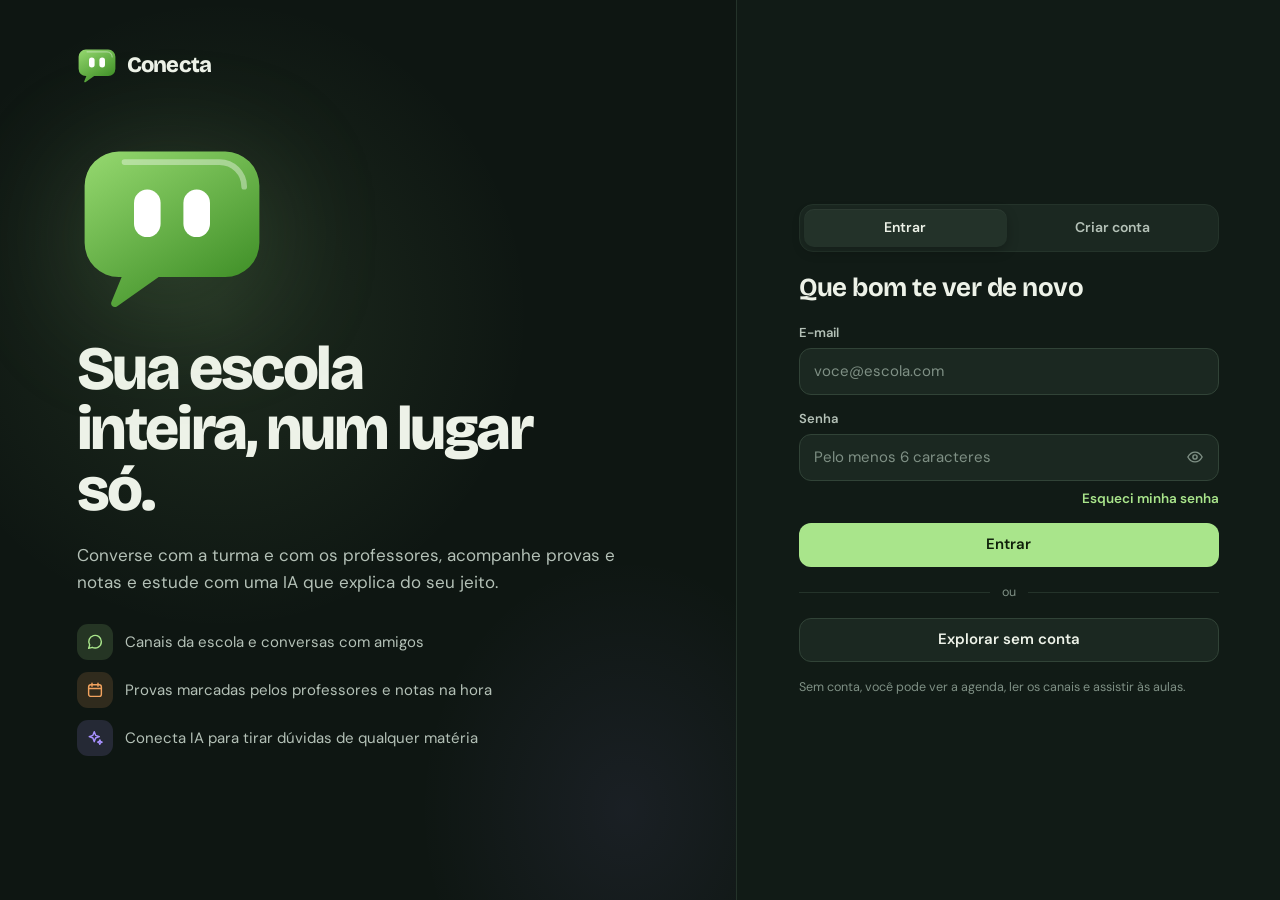
==== commit f9bdfd06: "Add files via upload" ====
--- a/index.html
+++ b/index.html
@@ -42,11 +42,13 @@
     <meta name="robots" content="noindex, nofollow">
     <meta property="og:title" content="Conecta">
     <meta property="og:description" content="Plataforma educacional para estudar, colaborar em comunidades e aprender com apoio de IA.">
-    <script type="module" crossorigin src="./assets/index-CXdjhLfu.js"></script>
-    <link rel="modulepreload" crossorigin href="./assets/Layout-Bwj6ScSl.js">
-    <link rel="modulepreload" crossorigin href="./assets/Sheet-Bf9VNR_-.js">
-    <link rel="modulepreload" crossorigin href="./assets/images-DmRoHhyQ.js">
-    <link rel="stylesheet" crossorigin href="./assets/index-CHiEebUs.css">
+    <script type="module" crossorigin src="./assets/index-BxIXHnJ1.js"></script>
+    <link rel="modulepreload" crossorigin href="./assets/chunk-zsgVPwQN.js">
+    <link rel="modulepreload" crossorigin href="./assets/Layout-Da7u9q1u.js">
+    <link rel="modulepreload" crossorigin href="./assets/Sheet-CHCOLm8g.js">
+    <link rel="modulepreload" crossorigin href="./assets/Avatar-CEYXKoHf.js">
+    <link rel="modulepreload" crossorigin href="./assets/images-C80mg6O4.js">
+    <link rel="stylesheet" crossorigin href="./assets/index-C-eDlCN0.css">
   </head>
   <body>
     
--- a/assets/index-C-eDlCN0.css
+++ b/assets/index-C-eDlCN0.css
@@ -0,0 +1 @@
+@import "https://fonts.googleapis.com/css2?family=Bricolage+Grotesque:opsz,wght@12..96,500..800&family=DM+Sans:opsz,wght@9..40,400..700&display=swap";@layer components;@layer properties{@supports (((-webkit-hyphens:none)) and (not (margin-trim:inline))) or ((-moz-orient:inline) and (not (color:rgb(from red r g b)))){*,:before,:after,::backdrop{--tw-rotate-x:initial;--tw-rotate-y:initial;--tw-rotate-z:initial;--tw-skew-x:initial;--tw-skew-y:initial;--tw-shadow:0 0 #0000;--tw-shadow-color:initial;--tw-shadow-alpha:100%;--tw-inset-shadow:0 0 #0000;--tw-inset-shadow-color:initial;--tw-inset-shadow-alpha:100%;--tw-ring-color:initial;--tw-ring-shadow:0 0 #0000;--tw-inset-ring-color:initial;--tw-inset-ring-shadow:0 0 #0000;--tw-ring-inset:initial;--tw-ring-offset-width:0px;--tw-ring-offset-color:#fff;--tw-ring-offset-shadow:0 0 #0000;--tw-blur:initial;--tw-brightness:initial;--tw-contrast:initial;--tw-grayscale:initial;--tw-hue-rotate:initial;--tw-invert:initial;--tw-opacity:initial;--tw-saturate:initial;--tw-sepia:initial;--tw-drop-shadow:initial;--tw-drop-shadow-color:initial;--tw-drop-shadow-alpha:100%;--tw-drop-shadow-size:initial}}}@layer theme{:root,:host{--font-sans:ui-sans-serif, system-ui, sans-serif, "Apple Color Emoji", "Segoe UI Emoji", "Segoe UI Symbol", "Noto Color Emoji";--font-mono:ui-monospace, SFMono-Regular, Menlo, Monaco, Consolas, "Liberation Mono", "Courier New", monospace;--spacing:.25rem;--default-font-family:var(--font-sans);--default-mono-font-family:var(--font-mono)}}@layer base{*,:after,:before,::backdrop{box-sizing:border-box;border:0 solid;margin:0;padding:0}::file-selector-button{box-sizing:border-box;border:0 solid;margin:0;padding:0}html,:host{-webkit-text-size-adjust:100%;tab-size:4;line-height:1.5;font-family:var(--default-font-family,ui-sans-serif, system-ui, sans-serif, "Apple Color Emoji", "Segoe UI Emoji", "Segoe UI Symbol", "Noto Color Emoji");font-feature-settings:var(--default-font-feature-settings,normal);font-variation-settings:var(--default-font-variation-settings,normal);-webkit-tap-highlight-color:transparent}hr{height:0;color:inherit;border-top-width:1px}abbr:where([title]){-webkit-text-decoration:underline dotted;text-decoration:underline dotted}h1,h2,h3,h4,h5,h6{font-size:inherit;font-weight:inherit}a{color:inherit;-webkit-text-decoration:inherit;-webkit-text-decoration:inherit;-webkit-text-decoration:inherit;-webkit-text-decoration:inherit;text-decoration:inherit}b,strong{font-weight:bolder}code,kbd,samp,pre{font-family:var(--default-mono-font-family,ui-monospace, SFMono-Regular, Menlo, Monaco, Consolas, "Liberation Mono", "Courier New", monospace);font-feature-settings:var(--default-mono-font-feature-settings,normal);font-variation-settings:var(--default-mono-font-variation-settings,normal);font-size:1em}small{font-size:80%}sub,sup{vertical-align:baseline;font-size:75%;line-height:0;position:relative}sub{bottom:-.25em}sup{top:-.5em}table{text-indent:0;border-color:inherit;border-collapse:collapse}:-moz-focusring{outline:auto}progress{vertical-align:baseline}summary{display:list-item}ol,ul,menu{list-style:none}img,svg,video,canvas,audio,iframe,embed,object{vertical-align:middle;display:block}img,video{max-width:100%;height:auto}button,input,select,optgroup,textarea{font:inherit;font-feature-settings:inherit;font-variation-settings:inherit;letter-spacing:inherit;color:inherit;opacity:1;background-color:#0000;border-radius:0}::file-selector-button{font:inherit;font-feature-settings:inherit;font-variation-settings:inherit;letter-spacing:inherit;color:inherit;opacity:1;background-color:#0000;border-radius:0}:where(select:is([multiple],[size])) optgroup{font-weight:bolder}:where(select:is([multiple],[size])) optgroup option{padding-inline-start:20px}::file-selector-button{margin-inline-end:4px}::placeholder{opacity:1}@supports (not ((-webkit-appearance:-apple-pay-button))) or (contain-intrinsic-size:1px){::placeholder{color:currentColor}@supports (color:color-mix(in lab, red, red)){::placeholder{color:color-mix(in oklab, currentcolor 50%, transparent)}}}textarea{resize:vertical}::-webkit-search-decoration{-webkit-appearance:none}::-webkit-date-and-time-value{min-height:1lh;text-align:inherit}::-webkit-datetime-edit{display:inline-flex}::-webkit-datetime-edit-fields-wrapper{padding:0}::-webkit-datetime-edit{padding-block:0}::-webkit-datetime-edit-year-field{padding-block:0}::-webkit-datetime-edit-month-field{padding-block:0}::-webkit-datetime-edit-day-field{padding-block:0}::-webkit-datetime-edit-hour-field{padding-block:0}::-webkit-datetime-edit-minute-field{padding-block:0}::-webkit-datetime-edit-second-field{padding-block:0}::-webkit-datetime-edit-millisecond-field{padding-block:0}::-webkit-datetime-edit-meridiem-field{padding-block:0}::-webkit-calendar-picker-indicator{line-height:1}:-moz-ui-invalid{box-shadow:none}button,input:where([type=button],[type=reset],[type=submit]){appearance:button}::file-selector-button{appearance:button}::-webkit-inner-spin-button{height:auto}::-webkit-outer-spin-button{height:auto}[hidden]:where(:not([hidden=until-found])){display:none!important}}@layer utilities{.visible{visibility:visible}.fixed{position:fixed}.static{position:static}.start{inset-inline-start:var(--spacing)}.block{display:block}.contents{display:contents}.grid{display:grid}.hidden{display:none}.inline{display:inline}.grow{flex-grow:1}.transform{transform:var(--tw-rotate-x,) var(--tw-rotate-y,) var(--tw-rotate-z,) var(--tw-skew-x,) var(--tw-skew-y,)}.capitalize{text-transform:capitalize}.ring{--tw-ring-shadow:var(--tw-ring-inset,) 0 0 0 calc(1px + var(--tw-ring-offset-width)) var(--tw-ring-color,currentcolor);box-shadow:var(--tw-inset-shadow), var(--tw-inset-ring-shadow), var(--tw-ring-offset-shadow), var(--tw-ring-shadow), var(--tw-shadow)}.filter{filter:var(--tw-blur,) var(--tw-brightness,) var(--tw-contrast,) var(--tw-grayscale,) var(--tw-hue-rotate,) var(--tw-invert,) var(--tw-saturate,) var(--tw-sepia,) var(--tw-drop-shadow,)}}:root{--lightningcss-light: ;--lightningcss-dark:initial;color-scheme:dark;--bg:#0e1612;--bg-raised:#111b16;--surface:#15201a;--surface-2:#1b2821;--surface-3:#233229;--elevated:#17231d;--line:#24332a;--line-strong:#314337;--text:#edf2e8;--text-2:#b4c1b7;--text-3:#7f9085;--lime:#a9e58b;--lime-strong:#c2f2a6;--lime-ink:#0f1f0a;--lime-soft:#a9e58b1f;--lime-deep:#27421c;--orange:#f2a35f;--violet:#a891ff;--violet-ink:#150f33;--violet-soft:#a891ff24;--violet-deep:#2a2350;--red:#ff7b72;--blue:#7cb8ff;--yellow:#f5cf6b;--pink:#ff8fb1;--teal:#6adbc9;--r-xs:8px;--r-sm:12px;--r:16px;--r-lg:22px;--r-xl:28px;--shadow-pop:0 24px 64px #00000080, 0 2px 0 #ffffff05 inset;--font-display:"Bricolage Grotesque", "DM Sans", system-ui, sans-serif;--font-ui:"DM Sans", system-ui, -apple-system, "Segoe UI", sans-serif;--safe-bottom:env(safe-area-inset-bottom,0px);--mascot-top:#8fd36a;--mascot-bottom:#3f8f27;--mascot-eye:#fff}*,:before,:after{box-sizing:border-box}html,body,#root{height:100%;margin:0}body{background:var(--bg);color:var(--text);font-family:var(--font-ui);-webkit-font-smoothing:antialiased;-moz-osx-font-smoothing:grayscale;text-rendering:optimizelegibility;font-optical-sizing:auto;font-size:15px;line-height:1.5;overflow:hidden}h1,h2,h3,h4,p{margin:0}ul,ol{margin:0;padding:0;list-style:none}button,input,textarea,select{font:inherit;color:inherit;-webkit-tap-highlight-color:transparent}button{cursor:pointer;text-align:inherit;background:0 0;border:0;padding:0}button:disabled{cursor:not-allowed}img{max-width:100%}a{color:var(--lime)}::selection{background:#a9e58b47}:focus-visible{outline:2px solid var(--lime);outline-offset:2px}::-webkit-scrollbar{width:8px;height:8px}::-webkit-scrollbar-track{background:0 0}::-webkit-scrollbar-thumb{background:var(--line-strong);background-clip:padding-box;border:2px solid #0000;border-radius:8px}*{scrollbar-width:thin;scrollbar-color:var(--line-strong) transparent}.visually-hidden{clip:rect(0, 0, 0, 0);white-space:nowrap;border:0;width:1px;height:1px;margin:-1px;padding:0;overflow:hidden;position:absolute!important}.skip-link{z-index:500;background:var(--lime);color:var(--lime-ink);border-radius:10px;padding:10px 14px;font-weight:700;text-decoration:none;position:fixed;top:12px;left:12px;transform:translateY(-160%)}.skip-link:focus{transform:none}.muted{color:var(--text-3);font-size:14px}.grow{flex:1;min-width:0}.wordmark{font-family:var(--font-display);letter-spacing:-.035em;color:var(--text);font-size:22px;font-weight:800}.app:before,.login:before{content:"";pointer-events:none;z-index:-1;opacity:.05;background-image:url("data:image/svg+xml,%3Csvg xmlns='http://www.w3.org/2000/svg' width='160' height='160'%3E%3Cfilter id='n'%3E%3CfeTurbulence type='fractalNoise' baseFrequency='.9' numOctaves='2' stitchTiles='stitch'/%3E%3CfeColorMatrix values='0 0 0 0 1 0 0 0 0 1 0 0 0 0 1 0 0 0 .6 0'/%3E%3C/filter%3E%3Crect width='100%25' height='100%25' filter='url(%23n)'/%3E%3C/svg%3E");position:fixed;inset:0}.mascot{flex:none;display:block;overflow:visible}.mascot .mascot-eye{transform-box:fill-box;transform-origin:50%;transition:transform 90ms}.mascot.is-blinking .mascot-eye{transform:scaleY(.12)}.mascot .mascot-eyes{transition:transform .16s ease-out}.mascot[role=button]{cursor:pointer;border-radius:18px}.button{border-radius:var(--r-sm);white-space:nowrap;border:1px solid #0000;justify-content:center;align-items:center;gap:8px;min-height:44px;padding:0 18px;font-size:15px;font-weight:600;line-height:1;text-decoration:none;transition:background-color .15s,border-color .15s,color .15s,transform .1s,opacity .15s;display:inline-flex}.button:active:not(:disabled){transform:scale(.98)}.button:disabled{opacity:.5}.button-primary{background:var(--lime);color:var(--lime-ink)}.button-primary:hover:not(:disabled){background:var(--lime-strong)}.button-secondary{background:var(--surface-2);border-color:var(--line-strong);color:var(--text)}.button-secondary:hover:not(:disabled){background:var(--surface-3)}.button-ghost{color:var(--text-2)}.button-ghost:hover:not(:disabled){background:var(--surface-2);color:var(--text)}.button-ai{background:var(--violet);color:var(--violet-ink)}.button-ai:hover:not(:disabled){background:#bdaaff}.button-sm{border-radius:10px;min-height:36px;padding:0 12px;font-size:14px}.button-block{width:100%}.is-danger,.button.is-danger{color:var(--red)}.icon-button{border-radius:var(--r-sm);width:40px;height:40px;color:var(--text-2);flex:none;place-items:center;text-decoration:none;transition:background-color .15s,color .15s;display:inline-grid}.icon-button:hover:not(:disabled){background:var(--surface-2);color:var(--text)}.icon-button:disabled{opacity:.4}.icon-button-sm{border-radius:10px;width:32px;height:32px}.icon-button-filled{background:var(--lime);color:var(--lime-ink)}.icon-button-filled:hover:not(:disabled){background:var(--lime-strong);color:var(--lime-ink)}.icon-button-outline{border:1px solid var(--line-strong);width:44px;height:44px}.link-button{color:var(--lime);white-space:nowrap;font-size:14px;font-weight:600}.link-button:hover{text-underline-offset:3px;text-decoration:underline}.form-stack{gap:14px;display:grid}.form-row{grid-template-columns:repeat(auto-fit,minmax(150px,1fr));gap:12px;display:grid}.form-actions{justify-content:flex-end;gap:8px;display:flex}.field{border:0;gap:6px;min-width:0;margin:0;padding:0;display:grid}.field-label{color:var(--text-2);justify-content:space-between;gap:8px;padding:0;font-size:13px;font-weight:600;display:flex}.field-label small{color:var(--text-3);font-weight:500}.input{background:var(--surface-2);border:1px solid var(--line-strong);border-radius:var(--r-sm);width:100%;min-height:46px;color:var(--text);padding:11px 14px;font-size:15px;transition:border-color .15s,box-shadow .15s}.input::placeholder{color:var(--text-3)}.input:focus{border-color:var(--lime);outline:none;box-shadow:0 0 0 3px #a9e58b29}textarea.input{resize:vertical;min-height:0;line-height:1.5}select.input{appearance:none;background-image:url("data:image/svg+xml,%3Csvg xmlns='http://www.w3.org/2000/svg' width='20' height='20' viewBox='0 0 24 24' fill='none' stroke='%23b4c1b7' stroke-width='2' stroke-linecap='round'%3E%3Cpath d='m6 9 6 6 6-6'/%3E%3C/svg%3E");background-position:right 12px center;background-repeat:no-repeat;padding-right:38px}.input::-webkit-calendar-picker-indicator{opacity:.55;cursor:pointer}.input-emoji{text-align:center;font-size:20px}.input-with-action{display:block;position:relative}.input-with-action .input{padding-right:48px}.input-action{width:38px;height:38px;color:var(--text-3);border-radius:10px;place-items:center;display:grid;position:absolute;top:50%;right:5px;transform:translateY(-50%)}.input-action:hover{color:var(--text);background:var(--surface-3)}.segmented{background:var(--surface-2);border:1px solid var(--line);border-radius:14px;gap:4px;padding:4px;display:flex}.segmented button{min-height:38px;color:var(--text-2);white-space:nowrap;border-radius:10px;flex:1;justify-content:center;align-items:center;gap:6px;padding:0 14px;font-size:14px;font-weight:600;transition:background-color .15s,color .15s;display:inline-flex}.segmented button:hover{color:var(--text)}.segmented button.is-active{background:var(--surface-3);color:var(--text);box-shadow:inset 0 1px #ffffff0a,0 4px 12px #00000040}.segmented-sm button{min-height:34px;padding:0 12px;font-size:13.5px}.switch{background:var(--surface-3);border:1px solid var(--line-strong);border-radius:999px;flex:none;width:48px;height:28px;transition:background-color .18s,border-color .18s;position:relative}.switch span{background:var(--text-2);border-radius:50%;width:22px;height:22px;transition:transform .18s,background-color .18s;position:absolute;top:2px;left:2px}.switch.is-on{background:var(--lime);border-color:var(--lime)}.switch.is-on span{background:var(--lime-ink);transform:translate(20px)}.setting-row{border-radius:var(--r-sm);background:var(--surface-2);justify-content:space-between;align-items:center;gap:16px;padding:12px 14px;display:flex}.setting-row strong{font-size:14.5px;font-weight:600;display:block}.setting-row small{color:var(--text-3);font-size:12.5px;display:block}.settings-list{gap:10px;display:grid}.settings-list .section-title{margin-top:8px}.chip-row{flex-wrap:wrap;gap:8px;display:flex}.chip-row:not(.chip-row-scroll) .chip{white-space:normal;text-align:left;border-radius:18px;max-width:100%;padding-block:6px;line-height:1.3}.chip-row-scroll{scrollbar-width:none;flex-wrap:nowrap;padding-bottom:2px;overflow-x:auto}.chip-row-scroll::-webkit-scrollbar{display:none}.chip{border:1px solid var(--line-strong);background:var(--surface-2);min-height:34px;color:var(--text-2);white-space:nowrap;border-radius:999px;align-items:center;gap:6px;padding:0 14px;font-size:13.5px;font-weight:500;transition:color .15s,border-color .15s,background-color .15s;display:inline-flex}.chip:hover{color:var(--text);border-color:var(--text-3)}.chip.is-active{--c:var(--subject,var(--lime))}@supports (color:color-mix(in lab, red, red)){.chip.is-active{--c:color-mix(in srgb, var(--subject,var(--lime)) var(--subject-mix,100%), #0c1a10)}}.chip.is-active{background:var(--c)}@supports (color:color-mix(in lab, red, red)){.chip.is-active{background:color-mix(in srgb, var(--c) 20%, transparent)}}.chip.is-active{border-color:var(--c)}@supports (color:color-mix(in lab, red, red)){.chip.is-active{border-color:color-mix(in srgb, var(--c) 55%, transparent)}}.chip.is-active{color:var(--c);font-weight:600}.chip-ai{color:#d8cfff;border-color:#a891ff59}.chip-ai:hover{border-color:var(--violet);color:#fff}.chip-count{opacity:.65;font-variant-numeric:tabular-nums;font-size:12px}.chip-add{border:1px dashed var(--line-strong);border-radius:999px;flex:none;align-items:center;min-height:34px;padding:0 4px 0 12px;display:inline-flex}.chip-add input{width:120px;color:var(--text);background:0 0;border:0;outline:none;font-size:13.5px}.chip-add input::placeholder{color:var(--text-3)}.chip-add button{width:26px;height:26px;color:var(--lime);border-radius:50%;place-items:center;display:grid}.chip-add button:disabled{color:var(--text-3)}.count-badge{background:var(--lime);min-width:20px;height:20px;color:var(--lime-ink);font-variant-numeric:tabular-nums;border-radius:999px;place-items:center;padding:0 6px;font-size:11.5px;font-weight:700;line-height:1;display:inline-grid}.count-pill{background:var(--surface-3);min-width:22px;height:20px;color:var(--text-2);font:600 12px/1 var(--font-ui);vertical-align:2px;border-radius:999px;place-items:center;padding:0 7px;display:inline-grid}.status-pill{border:1px solid var(--line-strong);min-height:28px;color:var(--text-2);white-space:nowrap;border-radius:999px;align-self:flex-start;align-items:center;gap:6px;padding:0 10px;font-size:12.5px;font-weight:500;display:inline-flex}.status-ok{color:var(--lime);border-color:#a9e58b59}.role-badge{font:600 12px/1.5 var(--font-ui);vertical-align:3px;white-space:nowrap;color:var(--orange);background:#f2a35f1f;border:1px solid #f2a35f52;border-radius:999px;align-items:center;gap:4px;padding:2px 8px;display:inline-flex}.role-badge.role-professor{color:var(--blue);background:#7cb8ff1f;border-color:#7cb8ff52}.subject-tag{--c:var(--subject,var(--lime))}@supports (color:color-mix(in lab, red, red)){.subject-tag{--c:color-mix(in srgb, var(--subject,var(--lime)) var(--subject-mix,100%), #0c1a10)}}.subject-tag{background:var(--c);border-radius:999px;place-self:flex-start start;align-items:center;padding:3px 10px;display:inline-flex}@supports (color:color-mix(in lab, red, red)){.subject-tag{background:color-mix(in srgb, var(--c) 16%, transparent)}}.subject-tag{color:var(--c);white-space:nowrap;font-size:12.5px;font-weight:700}.dot{border-radius:50%;flex:none;width:9px;height:9px;display:inline-block}.dot-badge{background:var(--lime);width:9px;height:9px;box-shadow:0 0 0 2px var(--bg-raised);border-radius:50%;position:absolute;top:6px;right:6px}.alert{border-radius:var(--r-sm);align-items:flex-start;gap:10px;padding:12px 14px;font-size:14px;line-height:1.45;display:flex}.alert svg{flex:none;margin-top:1px}.alert small{color:var(--text-2);margin-top:4px;display:block}.alert-error{color:#ffc1bb;background:#ff7b721a;border:1px solid #ff7b724d}.alert-info{background:var(--surface-2);color:var(--text-2)}.fine-print{color:var(--text-3);font-size:12.5px;line-height:1.5}.spinner{border:2.5px solid var(--line-strong);border-top-color:var(--lime);border-radius:50%;width:24px;height:24px;animation:.8s linear infinite spin;display:inline-block}.spinner-sm{border-width:2px;border-top-color:currentColor;width:16px;height:16px}.skeleton{border-radius:var(--r);background:linear-gradient(90deg, var(--surface-2) 0%, var(--surface-3) 50%, var(--surface-2) 100%);background-size:200% 100%;animation:1.4s ease-in-out infinite shimmer}.skeleton-ticket{height:128px}.skeleton-list{height:96px}.screen-loading{place-items:center;height:100%;display:grid}.message-loading{place-items:center;padding:40px 0;display:grid}.section-title{font-family:var(--font-display);letter-spacing:-.01em;align-items:center;gap:8px;font-size:17px;font-weight:650;display:flex}.mini-list,.message-preview-list,.grade-summary,.event-list,.upcoming-list,.person-list,.topic-list,.related-list,.pinned-list,.subject-list:not(.is-scroller),.profile-communities,.admin-communities,.channel-editor,.activity-list,.settings-list,.ai-list ul{grid-template-columns:minmax(0,1fr)}.splash{text-align:center;place-content:center;justify-items:center;gap:14px;height:100dvh;min-height:100%;padding:24px;display:grid}.splash h1{font-family:var(--font-display);font-size:28px;font-weight:700}.splash p{color:var(--text-2);max-width:40ch}.offline-icon{background:var(--surface-2);width:64px;height:64px;color:var(--orange);border-radius:20px;place-items:center;display:grid}.error-detail{white-space:pre-wrap;overflow-wrap:anywhere;color:var(--orange);max-width:520px;font-size:13px}.login{grid-template-columns:minmax(0,1fr);height:100dvh;display:grid;position:relative;overflow-y:auto}.login-hero{display:none}.login-panel{padding:28px 18px calc(28px + var(--safe-bottom));place-items:center;display:grid}.login-card{flex-direction:column;gap:16px;width:100%;max-width:420px;display:flex}.login-card-mascot{text-align:center;flex-direction:column;align-items:center;gap:8px;margin-bottom:4px;display:flex}.login-card-mascot .wordmark{font-size:26px}.login-card-tagline{font-family:var(--font-display);color:var(--text-2);letter-spacing:-.01em;font-size:19px;font-weight:650}.login-card-title{font-family:var(--font-display);letter-spacing:-.02em;font-size:26px;font-weight:700}.divider-or{color:var(--text-3);align-items:center;gap:12px;font-size:12.5px;display:flex}.divider-or:before,.divider-or:after{content:"";background:var(--line);flex:1;height:1px}.pick-list{gap:8px;display:grid}.pick-option{border:1px solid var(--line-strong);background:var(--surface-2);cursor:pointer;border-radius:14px;align-items:center;gap:12px;padding:10px 12px;transition:border-color .15s,background-color .15s;display:flex}.pick-option input{opacity:0;pointer-events:none;position:absolute}.pick-option:focus-within{outline:2px solid var(--lime);outline-offset:2px}.pick-emoji{background:var(--surface-3);border-radius:12px;flex:none;place-items:center;width:40px;height:40px;font-size:20px;display:grid;overflow:hidden}.pick-emoji img{object-fit:cover;width:100%;height:100%}.pick-text{flex:1;min-width:0;display:grid}.pick-text strong{font-size:14.5px;font-weight:600}.pick-text small{color:var(--text-3);font-size:12.5px}.pick-check{border:1.5px solid var(--line-strong);color:#0000;border-radius:50%;flex:none;place-items:center;width:24px;height:24px;display:grid}.pick-option.is-selected{background:var(--lime-soft);border-color:#a9e58b8c}.pick-option.is-selected .pick-check{background:var(--lime);border-color:var(--lime);color:var(--lime-ink)}@media (width>=1024px){.login{grid-template-columns:minmax(0,1.15fr) minmax(420px,.85fr)}.login-hero{background:radial-gradient(60% 50% at 30% 35%,#a9e58b1a,#0000 70%),radial-gradient(40% 40% at 85% 90%,#a891ff14,#0000 70%);flex-direction:column;justify-content:center;gap:22px;padding:clamp(40px,6vw,96px);display:flex;position:relative}.login-brand{align-items:center;gap:10px;display:flex;position:absolute;top:clamp(28px,4vw,48px);left:clamp(40px,6vw,96px)}.login-mascot{filter:drop-shadow(0 20px 60px #a9e58b2e);width:fit-content;margin-bottom:6px}.login-title{font-family:var(--font-display);letter-spacing:-.04em;max-width:12ch;font-size:clamp(44px,4.8vw,70px);font-weight:800;line-height:.98}.login-lead{color:var(--text-2);max-width:46ch;font-size:17px;line-height:1.6}.login-points{gap:12px;margin-top:6px;display:grid}.login-points li{color:var(--text-2);align-items:center;gap:12px;font-size:15px;display:flex}.login-point-icon{width:36px;height:36px;color:var(--tone);background:var(--tone);border-radius:11px;flex:none;place-items:center;display:grid}@supports (color:color-mix(in lab, red, red)){.login-point-icon{background:color-mix(in srgb, var(--tone) 15%, transparent)}}.login-panel{background:var(--bg-raised);border-left:1px solid var(--line);padding:48px}.login-card-mascot{display:none}}.app{grid-template-rows:minmax(0,1fr) auto;grid-template-columns:minmax(0,1fr);height:100dvh;display:grid;position:relative}.app-main{outline:none;min-width:0;min-height:0;overflow:hidden}.sidebar{background:var(--bg-raised);border-right:1px solid var(--line);flex-direction:column;gap:6px;width:252px;height:100dvh;padding:18px 14px 14px;display:flex;overflow-y:auto}.sidebar-brand{border-radius:14px;align-items:center;gap:10px;padding:4px 8px 16px;display:flex}.sidebar-items{gap:2px;display:grid}.sidebar-item{width:100%;min-height:44px;color:var(--text-2);border-radius:12px;align-items:center;gap:12px;padding:0 12px;font-weight:500;transition:background-color .15s,color .15s;display:flex;position:relative}.sidebar-item:hover{background:var(--surface-2);color:var(--text)}.sidebar-item.is-active{background:var(--lime-soft);color:var(--lime);font-weight:600}.sidebar-item.is-active:before{content:"";background:var(--lime);border-radius:0 3px 3px 0;width:3px;position:absolute;top:10px;bottom:10px;left:-14px}.sidebar-icon{place-items:center;display:grid;position:relative}.sidebar-label{flex:1}.sidebar-footer{border-top:1px solid var(--line);gap:8px;margin-top:auto;padding-top:12px;display:grid}.sidebar-user{border-radius:14px;align-items:center;gap:10px;min-width:0;padding:8px;display:flex}.sidebar-user:hover,.sidebar-user.is-active{background:var(--surface-2)}.sidebar-user-text{text-align:left;min-width:0;display:grid}.sidebar-user-text strong{white-space:nowrap;text-overflow:ellipsis;font-size:14px;font-weight:600;overflow:hidden}.sidebar-user-text small{color:var(--text-3);font-size:12px}.sidebar-tools{gap:4px;display:flex}.sidebar-login{width:100%}.sidebar.is-rail{align-items:center;width:80px;padding:16px 10px}.sidebar.is-rail .sidebar-brand{padding:4px 0 14px}.sidebar.is-rail .sidebar-item{justify-content:center;width:56px;height:48px;padding:0}.sidebar.is-rail .sidebar-item.is-active:before{left:-10px}.sidebar.is-rail .sidebar-footer{justify-items:center}.sidebar.is-rail .sidebar-tools{flex-direction:column}.sidebar.is-rail .sidebar-login{width:48px;padding:0}.tabbar{padding:6px 4px calc(6px + var(--safe-bottom));border-top:1px solid var(--line);-webkit-backdrop-filter:blur(14px);background:#0e1612f0;grid-template-columns:repeat(5,1fr);display:grid}.tabbar-item{color:var(--text-3);flex-direction:column;align-items:center;gap:3px;padding:4px 0;font-size:11.5px;font-weight:600;display:flex}.tabbar-icon{border-radius:16px;place-items:center;width:58px;height:32px;transition:background-color .18s,color .18s;display:grid;position:relative}.tabbar-item.is-active{color:var(--lime)}.tabbar-item.is-active .tabbar-icon{background:var(--lime-soft)}.tabbar-badge{background:var(--lime);min-width:18px;height:18px;color:var(--lime-ink);box-shadow:0 0 0 2px var(--bg);border-radius:999px;place-items:center;padding:0 5px;font-size:10.5px;font-weight:800;display:grid;position:absolute;top:-2px;right:6px}.app.is-immersive{grid-template-rows:minmax(0,1fr)}@media (width>=760px){.app{grid-template-rows:minmax(0,1fr);grid-template-columns:auto minmax(0,1fr)}}.page{overscroll-behavior:contain;height:100%;overflow-y:auto}.page-inner{margin:0 auto;padding:0 16px 32px}.page-narrow{max-width:640px}.page-normal{max-width:860px}.page-wide{max-width:1200px}.page-header{align-items:center;gap:12px;min-height:60px;margin-bottom:8px;padding:12px 0;display:flex}.page .page-header{z-index:5;background:var(--bg);margin-inline:-16px;padding-inline:16px;position:sticky;top:0}@supports (color:color-mix(in lab, red, red)){.page .page-header{background:color-mix(in srgb, var(--bg) 88%, transparent)}}.page .page-header{-webkit-backdrop-filter:blur(12px)}.page-header-text{flex:1;min-width:0}.page-header h1{font-family:var(--font-display);letter-spacing:-.025em;overflow-wrap:anywhere;font-size:24px;font-weight:700;line-height:1.15}.page-header p{color:var(--text-3);margin-top:2px;font-size:13.5px}.page-header-actions{flex:none;align-items:center;gap:4px;display:flex}.page-back{margin-left:-8px}@media (width>=760px){.page-inner{padding:0 clamp(20px,3.5vw,44px) 48px}.page .page-header{-webkit-backdrop-filter:none;margin-inline:0;background:0 0;margin-bottom:14px;padding:28px 0 8px;position:static}.page-header h1{font-size:clamp(28px,2.6vw,34px)}.page-header p{font-size:14.5px}}.sheet-layer{z-index:100;-webkit-backdrop-filter:blur(3px);background:#0408069e;justify-content:center;align-items:flex-end;animation:.18s both fade-in;display:flex;position:fixed;inset:0}.sheet{background:var(--elevated);border:1px solid var(--line-strong);width:100%;max-height:92dvh;box-shadow:var(--shadow-pop);border-bottom:0;border-radius:26px 26px 0 0;outline:none;flex-direction:column;animation:.28s cubic-bezier(.2,.9,.25,1) both sheet-up;display:flex}.sheet-grabber{background:var(--line-strong);border-radius:5px;flex:none;width:40px;height:5px;margin:8px auto 0}.sheet-header{justify-content:space-between;align-items:flex-start;gap:12px;padding:12px 18px 8px 22px;display:flex}.sheet-header h2{font-family:var(--font-display);letter-spacing:-.02em;font-size:21px;font-weight:700}.sheet-header p{color:var(--text-3);margin-top:2px;font-size:13.5px}.sheet-body{overscroll-behavior:contain;padding:8px 22px 22px;overflow-y:auto}.sheet-footer{padding:12px 18px calc(12px + var(--safe-bottom));border-top:1px solid var(--line);justify-content:flex-end;gap:8px;display:flex}@media (width>=640px){.sheet-layer{align-items:center;padding:24px}.sheet{border-bottom:1px solid var(--line-strong);border-radius:24px;max-height:88dvh;animation:.22s cubic-bezier(.2,.9,.25,1) both pop-in}.sheet-sm{max-width:460px}.sheet-md{max-width:580px}.sheet-lg{max-width:740px}.sheet-grabber{display:none}.sheet-header{padding-top:20px}.sheet-footer{padding-bottom:14px}}.toast-stack{left:50%;bottom:calc(84px + var(--safe-bottom));z-index:200;pointer-events:none;gap:8px;width:min(92vw,440px);display:grid;position:fixed;transform:translate(-50%)}.toast{pointer-events:auto;border:1px solid var(--line-strong);box-shadow:var(--shadow-pop);background:#1f2d25;border-radius:14px;align-items:center;gap:10px;padding:11px 10px 11px 14px;font-size:14px;animation:.24s cubic-bezier(.2,.9,.25,1) both toast-in;display:flex}.toast>span{flex:1}.toast>svg{color:var(--lime);flex:none}.toast-error{border-color:#ff7b7273}.toast-error>svg{color:var(--red)}.toast-info>svg{color:var(--violet)}.toast button{width:28px;height:28px;color:var(--text-3);border-radius:8px;place-items:center;display:grid}.toast button:hover{background:var(--surface-3);color:var(--text)}@media (width>=760px){.toast-stack{bottom:24px}}.menu-anchor{position:relative}.menu{z-index:30;background:var(--elevated);border:1px solid var(--line-strong);min-width:220px;box-shadow:var(--shadow-pop);border-radius:14px;padding:6px;position:absolute;top:calc(100% + 6px);right:0}.menu button{border-radius:10px;align-items:center;gap:10px;width:100%;padding:10px 12px;font-size:14px;display:flex}.menu button:hover{background:var(--surface-2)}.lightbox{z-index:300;background:#000000e6;place-items:center;animation:.18s both fade-in;display:grid;position:fixed;inset:0}.lightbox img{border-radius:12px;max-width:94vw;max-height:86dvh}.lightbox-actions{gap:6px;display:flex;position:absolute;top:12px;right:12px}.lightbox-actions .icon-button{color:#fff;background:#ffffff1a}.more-user{background:var(--surface-2);text-align:left;border-radius:16px;align-items:center;gap:12px;width:100%;margin-bottom:14px;padding:12px;display:flex}.more-user span{flex:1;display:grid}.more-user small{color:var(--text-3);font-size:13px}.more-grid{grid-template-columns:repeat(3,1fr);gap:8px;margin-bottom:14px;display:grid}.more-item{background:var(--surface-2);color:var(--text-2);border-radius:16px;flex-direction:column;align-items:center;gap:8px;padding:14px 6px 12px;font-size:13px;font-weight:600;display:flex}.more-item.is-active{color:var(--lime);background:var(--lime-soft)}.more-icon{background:var(--surface-3);border-radius:14px;place-items:center;width:42px;height:42px;display:grid}.more-item.is-active .more-icon{background:#a9e58b2e}.avatar{object-fit:cover;background:var(--surface-3);border-radius:50%;flex:none;place-items:center;display:inline-grid}.avatar-fallback{color:var(--avatar-color);background:var(--avatar-color)}@supports (color:color-mix(in lab, red, red)){.avatar-fallback{background:color-mix(in srgb, var(--avatar-color) 18%, var(--surface-2))}}.avatar-fallback{border:1.5px solid var(--avatar-color)}@supports (color:color-mix(in lab, red, red)){.avatar-fallback{border:1.5px solid color-mix(in srgb, var(--avatar-color) 55%, transparent)}}.avatar-fallback{font-family:var(--font-display);-webkit-user-select:none;user-select:none;font-weight:700;line-height:1}.avatar-ring{box-shadow:0 0 0 3px var(--bg), 0 0 0 5px #a9e58b8c}.empty-state{text-align:center;flex-direction:column;justify-content:center;align-items:center;gap:10px;margin:auto 0;padding:48px 20px;display:flex}.empty-state strong{font-family:var(--font-display);letter-spacing:-.01em;font-size:19px;font-weight:650}.empty-state p{color:var(--text-3);max-width:38ch;font-size:14px}.empty-state.is-compact{padding:22px 12px}.empty-state.is-compact strong{font-size:16px}.empty-state-icon{background:var(--surface-2);width:52px;height:52px;color:var(--text-2);border-radius:16px;place-items:center;display:grid}.signin-prompt{text-align:center;border-radius:var(--r-xl);background:var(--surface);border:1px solid var(--line);flex-direction:column;align-items:center;gap:12px;max-width:480px;margin:12px auto;padding:40px 20px;display:flex}.signin-prompt h2{font-family:var(--font-display);font-size:24px;font-weight:700}.signin-prompt p{color:var(--text-2);max-width:36ch}.home .page-inner{padding-top:18px}.home-header{justify-content:space-between;align-items:flex-end;gap:16px;margin-bottom:20px;display:flex}.home-date{color:var(--text-3);font-size:14px;font-weight:500}.home-title{font-family:var(--font-display);letter-spacing:-.035em;margin-top:4px;font-size:clamp(30px,7vw,50px);font-weight:800;line-height:1.02}.home-avatar{border-radius:50%;flex:none}.guest-banner{border-radius:var(--r);background:var(--lime-soft);border:1px solid #a9e58b40;align-items:center;gap:14px;margin-bottom:18px;padding:14px 16px;display:flex}.guest-banner p{color:var(--text-2);flex:1;font-size:14px}.guest-banner strong{color:var(--text)}.home-grid{grid-template-columns:minmax(0,1fr);gap:16px;display:grid}.home-grid>*{animation:.5s cubic-bezier(.2,.8,.2,1) both rise-in}.home-grid>:nth-child(2){animation-delay:60ms}.home-grid>:nth-child(3){animation-delay:.12s}.home-grid>:nth-child(4){animation-delay:.18s}.home-grid>:nth-child(5){animation-delay:.24s}.home-grid>:nth-child(6){animation-delay:.3s}.home-card{border-radius:var(--r-lg);background:var(--surface);border:1px solid var(--line);flex-direction:column;gap:14px;min-width:0;padding:18px;display:flex}.home-exam,.home-videos{background:0 0;border:0;padding:4px 2px}.card-head{justify-content:space-between;align-items:center;gap:12px;display:flex}.card-title{color:var(--text);align-items:center;gap:8px;font-size:15px;font-weight:600;display:flex}.card-title svg{color:var(--text-3)}.card-sub{color:var(--text-3);font-size:14px}.home-empty{border-radius:var(--r-lg);border:1px dashed var(--line-strong);color:var(--text-2);justify-content:space-between;align-items:center;gap:12px;padding:18px;font-size:14.5px;display:flex}.exam-ticket{--c:var(--subject,var(--lime))}@supports (color:color-mix(in lab, red, red)){.exam-ticket{--c:color-mix(in srgb, var(--subject,var(--lime)) var(--subject-mix,100%), #0c1a10)}}.exam-ticket{background:linear-gradient(120deg, var(--c) 0%, var(--surface) 72%);border-radius:20px;grid-template-columns:minmax(0,1fr) auto;width:100%;display:grid;position:relative;overflow:hidden}@supports (color:color-mix(in lab, red, red)){.exam-ticket{background:linear-gradient(120deg, color-mix(in srgb, var(--c) 24%, var(--surface)) 0%, var(--surface) 72%)}}.exam-ticket{border:1px solid var(--c)}@supports (color:color-mix(in lab, red, red)){.exam-ticket{border:1px solid color-mix(in srgb, var(--c) 38%, transparent)}}.exam-ticket{transition:border-color .18s,transform .12s}.exam-ticket:hover{border-color:var(--c)}@supports (color:color-mix(in lab, red, red)){.exam-ticket:hover{border-color:color-mix(in srgb, var(--c) 70%, transparent)}}.exam-ticket:active{transform:scale(.99)}.exam-ticket-main{flex-direction:column;gap:6px;min-width:0;padding:18px 18px 18px 20px;display:flex}.exam-ticket-topic{font-family:var(--font-display);letter-spacing:-.02em;overflow-wrap:anywhere;font-size:22px;font-weight:700;line-height:1.15}.exam-ticket-when{color:var(--text-2);font-size:13.5px}.exam-ticket-stub{border-left:2px dashed var(--c);flex-direction:column;justify-content:center;align-items:center;min-width:104px;padding:16px 18px;display:flex;position:relative}@supports (color:color-mix(in lab, red, red)){.exam-ticket-stub{border-left:2px dashed color-mix(in srgb, var(--c) 45%, transparent)}}.exam-ticket-stub{color:var(--c)}.exam-ticket-stub:before,.exam-ticket-stub:after{content:"";background:var(--bg);border-radius:50%;width:20px;height:20px;position:absolute;left:-11px}.exam-ticket-stub:before{top:-11px}.exam-ticket-stub:after{bottom:-11px}.countdown-number{font-family:var(--font-display);letter-spacing:-.04em;font-size:58px;font-weight:800;line-height:.9}.countdown-unit{color:var(--text-2);font-size:13px;font-weight:700}.countdown-word{font-family:var(--font-display);letter-spacing:-.02em;font-size:24px;font-weight:800}.mini-list{gap:2px;display:grid}.mini-list li{border-bottom:1px solid var(--line);align-items:center;gap:10px;padding:8px 4px;font-size:14px;display:flex}.mini-list li:last-child{border-bottom:0}.mini-list-text{white-space:nowrap;text-overflow:ellipsis;min-width:0;color:var(--text-2);flex:1;overflow:hidden}.mini-list-text strong{color:var(--text);font-weight:600}.mini-list-meta{color:var(--text-3);white-space:nowrap;font-size:12.5px}.home-ask{background:radial-gradient(120% 140% at 100% 0%, #a891ff29, transparent 58%), var(--surface);border-color:#a891ff3d}.home-ask-head{align-items:center;gap:12px;display:flex}.ai-badge{--mascot-top:#b9a8ff;--mascot-bottom:#6a4ee0;background:var(--violet-ink);border:1px solid #a891ff4d;border-radius:12px;flex:none;place-items:center;width:38px;height:38px;display:grid}.ai-badge-lg{border-radius:14px;width:44px;height:44px}.ask-form{gap:8px;display:flex}.ask-form .input{border-color:#a891ff47}.ask-form .input:focus{border-color:var(--violet);box-shadow:0 0 0 3px #a891ff2e}.ask-form .button{flex:none;width:46px;min-height:46px;padding:0}.ask-mascot{display:none}@media (width>=1180px){.home-ask{position:relative;overflow:hidden}.ask-mascot{--mascot-top:#b9a8ff;--mascot-bottom:#6a4ee0;opacity:.9;pointer-events:none;display:block;position:absolute;bottom:-34px;right:28px;transform:rotate(-8deg)}}.ask-recent{gap:4px;margin-top:auto;display:grid}.ask-recent>p{color:var(--text-3);padding:0 2px 2px;font-size:12.5px;font-weight:600}.ask-recent ul{grid-template-columns:minmax(0,1fr);gap:2px;display:grid}.ask-recent button{width:100%;color:var(--text-2);text-align:left;border-radius:12px;align-items:center;gap:10px;padding:9px 10px;font-size:14px;transition:background-color .15s,color .15s;display:flex}.ask-recent button:hover{color:var(--text);background:#a891ff1a}.ask-recent button svg{color:var(--violet);flex:none}.ask-recent button span{white-space:nowrap;text-overflow:ellipsis;flex:1;min-width:0;overflow:hidden}.ask-recent time{color:var(--text-3);flex:none;font-size:12px}.week-strip{grid-template-columns:repeat(7,minmax(0,1fr));gap:6px;display:grid}.week-day{background:var(--surface-2);border:1px solid #0000;border-radius:14px;flex-direction:column;align-items:center;gap:3px;width:100%;padding:10px 0 9px;transition:border-color .15s;display:flex}.week-day:hover{border-color:var(--line-strong)}.week-day.is-today{background:var(--lime-soft);border-color:#a9e58b59}.week-day-name{color:var(--text-3);font-size:11.5px;font-weight:600}.week-day.is-today .week-day-name{color:var(--lime)}.week-day-number{font-family:var(--font-display);font-size:20px;font-weight:700;line-height:1.1}.week-day-dots{align-items:center;gap:3px;height:7px;display:flex}.week-day-dots i,.calendar-day-dots i{border-radius:50%;width:6px;height:6px;display:block}.week-day-dots i.is-exam,.calendar-day-dots i.is-exam{border-radius:2px;width:7px;height:7px;transform:rotate(45deg)}.notice-row{background:var(--lime-soft);width:100%;color:var(--lime);text-align:left;border-radius:14px;align-items:center;gap:10px;padding:11px 12px;font-size:14px;font-weight:600;display:flex}.notice-row span{flex:1}.message-preview-list{display:grid}.message-preview-list button{text-align:left;border-radius:12px;align-items:flex-start;gap:11px;width:100%;padding:10px 4px;display:flex}.message-preview-list button:hover{background:var(--surface-2)}.message-preview-body{flex:1;gap:1px;min-width:0;display:grid}.message-preview-top{color:var(--text-3);align-items:baseline;gap:8px;min-width:0;font-size:13px;display:flex}.message-preview-top strong{color:var(--text);white-space:nowrap;font-size:14px;font-weight:600}.message-preview-top span{white-space:nowrap;text-overflow:ellipsis;overflow:hidden}.message-preview-top time{flex:none;margin-left:auto;font-size:12px}.message-preview-text{color:var(--text-2);white-space:nowrap;text-overflow:ellipsis;font-size:14px;overflow:hidden}.grade-summary{display:grid}.grade-summary li{border-bottom:1px solid var(--line);align-items:center;gap:10px;padding:9px 2px;display:flex}.grade-summary li:last-child{border-bottom:0}.grade-summary-subject{flex:1;font-size:14.5px}.grade-pill{background:var(--surface-3);min-width:52px;height:28px;color:var(--text-2);font-variant-numeric:tabular-nums;border-radius:999px;place-items:center;padding:0 10px;font-size:13.5px;font-weight:700;display:inline-grid}.grade-pill.is-ok{background:var(--lime-soft);color:var(--lime)}.grade-pill.is-low{color:var(--orange);background:#f2a35f24}.shortcut-grid{grid-template-columns:repeat(2,minmax(0,1fr));gap:8px;display:grid}.shortcut{background:var(--surface-2);border-radius:16px;flex-direction:column;align-items:flex-start;gap:10px;padding:14px;font-size:14px;font-weight:600;transition:background-color .15s;display:flex}.shortcut svg{color:var(--lime)}.shortcut:hover{background:var(--surface-3)}.video-rail{scroll-snap-type:x mandatory;scrollbar-width:none;grid-auto-columns:minmax(210px,1fr);grid-auto-flow:column;gap:14px;padding-bottom:4px;display:grid;overflow-x:auto}.video-rail::-webkit-scrollbar{display:none}.video-rail-item{text-align:left;scroll-snap-align:start;gap:8px;display:grid}.video-rail-title{-webkit-line-clamp:2;-webkit-box-orient:vertical;font-size:14px;font-weight:600;line-height:1.35;display:-webkit-box;overflow:hidden}.video-rail-meta{color:var(--text-3);margin-top:-4px;font-size:12.5px}.video-thumb{aspect-ratio:16/9;background:var(--surface-2);border-radius:14px;display:block;position:relative;overflow:hidden}.video-thumb img{object-fit:cover;width:100%;height:100%;transition:transform .3s;display:block}.video-thumb-play{color:#fff;-webkit-backdrop-filter:blur(6px);background:#0a0e0cb8;border-radius:50%;place-items:center;width:36px;height:36px;display:grid;position:absolute;bottom:10px;right:10px}.video-thumb-subject{color:var(--subject,var(--lime));background:#0a0e0cc7;border-radius:999px;padding:3px 9px;position:absolute;top:10px;left:10px}@supports (color:color-mix(in lab, red, red)){.video-thumb-subject{color:color-mix(in srgb, var(--subject,var(--lime)) var(--subject-mix,100%), #0c1a10)}}.video-thumb-subject{font-size:12px;font-weight:700}.video-thumb-sm{border-radius:10px;flex:none;width:120px}@media (width>=760px){.home .page-inner{padding-top:32px}.home-grid{grid-template-columns:repeat(2,minmax(0,1fr))}.home-card{padding:20px}}@media (width>=1180px){.home-grid{grid-template-columns:repeat(12,minmax(0,1fr));gap:18px}.home-exam{grid-column:span 5}.home-ask,.home-week{grid-column:span 7}.home-chats,.home-grades{grid-column:span 5}.home-videos{grid-column:span 7}.home-videos .video-rail{grid-auto-columns:calc(33.3333% - 9.33333px)}}.chats{grid-template-columns:minmax(0,1fr);height:100%;display:grid}.chats-list{background:var(--bg);flex-direction:column;min-height:0;display:flex}.chats-thread{flex-direction:column;min-width:0;min-height:0;display:flex}.conversation-list{flex-direction:column;height:100%;min-height:0;display:flex}.conversation-list .page-header{margin:0;padding:12px 16px 4px}.list-search{background:var(--surface-2);border:1px solid var(--line);min-height:42px;color:var(--text-3);border-radius:12px;align-items:center;gap:10px;margin:4px 14px 10px;padding:0 14px;transition:border-color .15s;display:flex}.list-search:focus-within{border-color:var(--lime)}.list-search input{min-width:0;color:var(--text);background:0 0;border:0;outline:none;flex:1;padding:10px 0;font-size:14.5px}.list-search input::placeholder{color:var(--text-3)}.list-search-lg{min-height:48px;margin:0 0 18px}.conversation-scroll{flex:1;min-height:0;padding:0 8px 20px;overflow-y:auto}.conversation-group{margin-top:10px}.conversation-group-head{align-items:center;gap:10px;padding:6px 8px;display:flex}.conversation-group-name{min-width:0;color:var(--text-2);white-space:nowrap;text-overflow:ellipsis;flex:1;font-size:13px;font-weight:700;overflow:hidden}.community-mark{background:var(--surface-2);border-radius:8px;flex:none;place-items:center;width:26px;height:26px;font-size:14px;display:grid;overflow:hidden}.community-mark img{object-fit:cover;width:100%;height:100%}.community-mark-friends{color:var(--lime)}.community-mark-lg{border-radius:12px;width:40px;height:40px;font-size:20px}.community-mark-xl{border-radius:16px;width:56px;height:56px;font-size:28px}.conversation-row{text-align:left;border-radius:14px;align-items:center;gap:12px;width:100%;padding:9px 10px;transition:background-color .12s;display:flex}.conversation-row:hover{background:var(--surface-2)}.conversation-row.is-active{background:var(--surface-2);box-shadow:inset 3px 0 0 var(--lime)}.conversation-row.is-disabled{opacity:.5;cursor:default}.conversation-row.is-disabled:hover{background:0 0}.conversation-icon{background:var(--surface-2);border-radius:12px;flex:none;place-items:center;width:38px;height:38px;font-size:18px;display:grid}.conversation-row:hover .conversation-icon,.conversation-row.is-active .conversation-icon{background:var(--surface-3)}.conversation-icon-alert{color:var(--lime);background:var(--lime-soft)}.conversation-text{flex:1;min-width:0;display:grid}.conversation-text strong{white-space:nowrap;text-overflow:ellipsis;font-size:14.5px;font-weight:600;overflow:hidden}.conversation-text small{color:var(--text-3);white-space:nowrap;text-overflow:ellipsis;font-size:12.5px;overflow:hidden}.conversation-row.has-unread .conversation-text small{color:var(--text-2);font-weight:500}.conversation-row-subtle{color:var(--text-2)}.conversation-row-subtle .conversation-icon{border:1px dashed var(--line-strong);color:var(--text-3);background:0 0}.list-note{background:var(--surface);color:var(--text-2);border-radius:12px;align-items:flex-start;gap:10px;margin:6px 8px;padding:12px;font-size:13.5px;line-height:1.45;display:flex}.list-note svg{color:var(--text-3);flex:none;margin-top:1px}.thread{flex-direction:column;min-width:0;height:100%;min-height:0;display:flex;position:relative}.thread>.page-header{border-bottom:1px solid var(--line);margin:0;padding:10px 16px}.thread-header{border-bottom:1px solid var(--line);background-color:var(--bg);background-position:50%;background-size:cover;flex:none;align-items:center;gap:12px;min-height:64px;padding:10px 14px;display:flex;position:relative}.thread-header.has-banner{min-height:76px}.thread-header.has-banner:before{content:"";background:linear-gradient(90deg,#0e1612eb 0%,#0e1612b8 55%,#0e161280 100%);position:absolute;inset:0}.thread-header>*{position:relative}.thread-title{flex:1;min-width:0}.thread-title h1{font-family:var(--font-display);letter-spacing:-.015em;white-space:nowrap;text-overflow:ellipsis;font-size:18px;font-weight:650;overflow:hidden}.thread-title p{color:var(--text-3);white-space:nowrap;text-overflow:ellipsis;font-size:12.5px;overflow:hidden}.thread-header.has-banner .thread-title p{color:var(--text-2)}.thread-page .friends-page{flex:1;padding:16px;overflow-y:auto}.pinned-bar{border-bottom:1px solid var(--line);background:var(--surface);flex:none}.pinned-toggle{width:100%;color:var(--lime);text-align:left;align-items:center;gap:10px;padding:9px 16px;display:flex}.pinned-preview{flex:1;min-width:0;display:grid}.pinned-preview strong{font-size:12.5px;font-weight:700}.pinned-preview span{color:var(--text-2);white-space:nowrap;text-overflow:ellipsis;font-size:13.5px;overflow:hidden}.pinned-bar.is-open .pinned-toggle svg:last-child{transform:rotate(180deg)}.pinned-list{max-height:40vh;padding:0 10px 10px;overflow-y:auto}.pinned-list button{text-align:left;border-radius:12px;gap:2px;width:100%;padding:10px 12px;font-size:13.5px;display:grid}.pinned-list button:hover{background:var(--surface-2)}.pinned-list small{color:var(--text-3);font-size:12px}.message-scroll{overscroll-behavior:contain;flex-direction:column;flex:1;min-height:0;padding:14px 12px 10px;display:flex;position:relative;overflow-y:auto}.message-list{flex-direction:column;gap:2px;margin-top:auto;display:flex}.day-divider{color:var(--text-3);align-items:center;gap:12px;margin:16px 0 8px;font-size:12px;font-weight:600;display:flex}.day-divider:before,.day-divider:after{content:"";background:var(--line);flex:1;height:1px}.day-divider span{background:var(--surface);border:1px solid var(--line);border-radius:999px;padding:4px 10px}.msg{align-items:flex-end;gap:8px;display:flex}.msg.is-first{margin-top:10px}.msg.is-own{justify-content:flex-end}.msg-avatar{flex:none;width:34px}.msg-body{flex-direction:column;align-items:flex-start;min-width:0;max-width:min(78%,580px);display:flex}.msg.is-own .msg-body{align-items:flex-end}.msg-author{color:var(--text-2);margin:0 0 3px 12px;font-size:12.5px;font-weight:700}.bubble{background:var(--surface-2);border:1px solid var(--line);cursor:pointer;overflow-wrap:anywhere;border-radius:18px;max-width:100%;padding:7px 12px 6px;transition:box-shadow .15s,border-color .15s;position:relative}.msg.is-first:not(.is-own) .bubble{border-top-left-radius:6px}.msg.is-own .bubble{background:var(--lime-deep);border-color:#a9e58b33}.msg.is-own.is-first .bubble{border-top-right-radius:6px}.msg.is-selected .bubble{border-color:#a9e58b99;box-shadow:0 0 0 3px #a9e58b1f}.msg.is-highlight .bubble{animation:1.6s both highlight}.bubble-text{white-space:pre-wrap;font-size:15px;line-height:1.45;display:inline}.bubble-text a{color:var(--lime)}.msg.is-own .bubble-text a{color:var(--lime-strong)}.bubble-time{float:right;color:var(--text-3);font-variant-numeric:tabular-nums;margin:6px 0 -2px 12px;font-size:11px;line-height:1}.msg.is-own .bubble-time{color:#edf2e899}.bubble-pin{color:var(--lime);align-items:center;gap:4px;margin-bottom:2px;font-size:11.5px;font-weight:700;display:flex}.bubble-image{cursor:zoom-in;border-radius:13px;margin:2px -6px 6px;display:block;overflow:hidden}.bubble-image img{object-fit:cover;width:auto;min-width:96px;max-width:min(300px,62vw);height:auto;max-height:340px;display:block}.msg-actions{flex-wrap:wrap;gap:6px;margin-top:6px;animation:.15s both fade-in;display:flex}.msg-actions button,.msg-pin-days select{background:var(--surface-3);border:1px solid var(--line-strong);min-height:32px;color:var(--text);border-radius:10px;align-items:center;gap:6px;padding:0 11px;font-size:13px;font-weight:600;display:inline-flex}.msg-actions button:hover{border-color:var(--text-3)}.msg-actions .is-danger{color:var(--red)}.msg-pin-days select{appearance:none;cursor:pointer;background-image:url("data:image/svg+xml,%3Csvg xmlns='http://www.w3.org/2000/svg' width='14' height='14' viewBox='0 0 24 24' fill='none' stroke='%23b4c1b7' stroke-width='2.4' stroke-linecap='round'%3E%3Cpath d='m6 9 6 6 6-6'/%3E%3C/svg%3E");background-position:right 10px center;background-repeat:no-repeat;padding-right:30px}.new-messages-pill{background:var(--lime);color:var(--lime-ink);box-shadow:var(--shadow-pop);z-index:2;border-radius:999px;align-self:center;align-items:center;gap:6px;margin-top:8px;padding:8px 14px;font-size:13px;font-weight:700;display:inline-flex;position:sticky;bottom:8px}.drop-overlay{z-index:10;border-radius:var(--r-lg);border:2px dashed var(--lime);color:var(--lime);background:#0e1612e0;place-content:center;justify-items:center;gap:10px;font-weight:700;display:grid;position:absolute;inset:8px}.thread-cta{padding:14px 16px calc(14px + var(--safe-bottom));border-top:1px solid var(--line);color:var(--text-2);text-align:center;flex-wrap:wrap;flex:none;justify-content:center;align-items:center;gap:10px 14px;font-size:14px;display:flex}.composer{padding:8px 10px calc(10px + var(--safe-bottom));border-top:1px solid var(--line);background:var(--bg);flex:none}.composer-row{background:var(--surface-2);border:1px solid var(--line-strong);border-radius:24px;align-items:flex-end;gap:4px;padding:5px;transition:border-color .15s;display:flex}.composer-row:focus-within{border-color:#a9e58b8c}.composer-violet .composer-row:focus-within{border-color:#a891ff99}.composer-input{resize:none;min-width:0;min-height:40px;color:var(--text);background:0 0;border:0;outline:none;flex:1;padding:9px 8px;font-size:15px;line-height:22px}.composer-input::placeholder{color:var(--text-3)}.composer-tool,.composer-send{border-radius:50%;flex:none;place-items:center;width:40px;height:40px;transition:background-color .15s,opacity .15s,transform .1s;display:grid}.composer-tool{color:var(--text-2)}.composer-tool:hover:not(:disabled){background:var(--surface-3);color:var(--text)}.composer-send{background:var(--lime);color:var(--lime-ink)}.composer-violet .composer-send{background:var(--violet);color:var(--violet-ink)}.composer-send:active:not(:disabled){transform:scale(.94)}.composer-send:disabled{opacity:.35}.composer-attachment{background:var(--surface-2);color:var(--text-2);border-radius:14px;align-items:center;gap:10px;margin-bottom:8px;padding:6px;font-size:13.5px;display:flex}.composer-attachment img{object-fit:cover;border-radius:10px;width:44px;height:44px}.composer-attachment span{white-space:nowrap;text-overflow:ellipsis;flex:1;min-width:0;overflow:hidden}.composer-error{color:#ffb4ad;align-items:center;gap:6px;margin:0 4px 8px;font-size:13px;display:flex}.friends-section{margin-bottom:24px}.friends-section .section-title{margin-bottom:8px}.person-list{display:grid}.person-row{border-bottom:1px solid var(--line);align-items:center;gap:12px;padding:12px 2px;display:flex}.person-row:last-child{border-bottom:0}.person-text{flex:1;min-width:0;display:grid}.person-text strong{overflow-wrap:anywhere;font-size:14.5px;font-weight:600}.person-text small{color:var(--text-3);white-space:nowrap;text-overflow:ellipsis;font-size:12.5px;overflow:hidden}@media (width>=760px){.chats{grid-template-columns:300px minmax(0,1fr)}.chats-list{border-right:1px solid var(--line);background:var(--bg-raised)}.conversation-list .page-header{padding:22px 18px 6px}.thread-header{padding:12px 22px}.message-scroll{padding:16px clamp(16px,3vw,32px) 12px}.composer{padding:10px clamp(14px,3vw,28px) 14px}.thread>.page-header{padding:18px 24px}.thread-page .friends-page{padding:22px 24px}}@media (width>=1024px){.chats{grid-template-columns:340px minmax(0,1fr)}}.ai{grid-template-columns:minmax(0,1fr);height:100%;display:grid}.ai-sidebar{background:var(--bg-raised);border-right:1px solid var(--line);min-height:0;padding:22px 12px;overflow-y:auto}.ai-list{gap:10px;display:grid}.ai-list-note{color:var(--text-3);padding:4px 6px 0;font-size:12px}.ai-list ul{gap:2px;display:grid}.ai-list li{border-radius:12px;align-items:center;gap:2px;display:flex}.ai-list li:hover{background:var(--surface-2)}.ai-list li.is-active{background:var(--violet-soft)}.ai-list-item{min-width:0;color:var(--text-2);text-align:left;border-radius:12px;flex:1;align-items:center;gap:10px;padding:10px;font-size:14px;display:flex}.ai-list-item span{white-space:nowrap;text-overflow:ellipsis;overflow:hidden}.ai-list li.is-active .ai-list-item{color:#e2dbff;font-weight:600}.ai-list li .icon-button{opacity:0}.ai-list li:hover .icon-button,.ai-list li.is-active .icon-button,.ai-list li .icon-button:focus-visible{opacity:1}@media (hover:none){.ai-list li .icon-button{opacity:1}}.ai-chat{flex-direction:column;min-width:0;min-height:0;display:flex}.ai-chat>.page-header{border-bottom:1px solid var(--line);margin:0;padding:10px 16px}.ai-chat>.page-header h1{font-size:19px}.ai-scroll{overscroll-behavior:contain;flex:1;min-height:0;padding:18px 14px 12px;overflow-y:auto}.ai-messages{flex-direction:column;gap:18px;max-width:760px;margin:0 auto;display:flex}.ai-msg{align-items:flex-start;gap:10px;display:flex}.ai-msg.is-user{flex-direction:row-reverse}.ai-msg .ai-badge{border-radius:11px;width:34px;height:34px}.ai-bubble{background:var(--surface);border:1px solid var(--line);border-radius:6px 20px 20px;min-width:0;max-width:min(88%,660px);padding:12px 16px 8px}.ai-msg.is-user .ai-bubble{background:var(--violet-deep);border-color:#a891ff47;border-radius:20px 6px 20px 20px}.ai-msg.is-user .ai-bubble p{white-space:pre-wrap;overflow-wrap:anywhere}.ai-bubble-meta{color:var(--text-3);align-items:center;gap:12px;margin-top:6px;font-size:11.5px;display:flex}.ai-copy{color:var(--text-3);align-items:center;gap:4px;font-size:12px;font-weight:600;display:inline-flex}.ai-copy:hover{color:var(--text)}.ai-typing{align-items:center;gap:5px;padding:16px 18px;display:flex}.ai-typing i,.dots i{background:var(--violet);border-radius:50%;width:7px;height:7px;animation:1s ease-in-out infinite bounce}.ai-typing i:nth-child(2){animation-delay:.15s}.ai-typing i:nth-child(3){animation-delay:.3s}.ai-error{align-items:center;max-width:760px;margin:14px auto 0}.ai-error>span{flex:1}.ai-suggestions{max-width:760px;margin:18px auto 0;padding-left:44px}.ai-suggestions p{color:var(--text-3);margin-bottom:8px;font-size:13px}.ai-disclaimer{color:var(--text-3);text-align:center;padding:0 16px calc(8px + var(--safe-bottom));background:var(--bg);font-size:11.5px}.ai-chat .composer{border-top:0;padding-bottom:6px}.ai-chat .composer-row{max-width:760px;margin:0 auto}@media (width>=760px){.ai{grid-template-columns:270px minmax(0,1fr)}.ai-chat>.page-header{padding:14px 24px}.ai-scroll{padding:26px clamp(16px,4vw,40px) 14px}}.markdown{overflow-wrap:break-word;font-size:15px;line-height:1.65}.markdown>*+*{margin-top:10px}.markdown h3,.markdown h4,.markdown h5,.markdown h6{font-family:var(--font-display);letter-spacing:-.01em;margin-top:16px;font-weight:650;line-height:1.3}.markdown h3{font-size:18px}.markdown h4{font-size:16.5px}.markdown h5,.markdown h6{font-size:15px}.markdown ul,.markdown ol{padding-left:22px}.markdown ul{list-style:outside}.markdown ol{list-style:decimal}.markdown li+li{margin-top:4px}.markdown li::marker{color:var(--violet)}.markdown strong{color:#fff;font-weight:700}.markdown code{background:var(--surface-3);border-radius:6px;padding:1px 5px;font-family:ui-monospace,SF Mono,Menlo,Consolas,monospace;font-size:.88em}.markdown pre{border:1px solid var(--line);background:#0b120e;border-radius:12px;padding:12px 14px;overflow-x:auto}.markdown pre code{background:0 0;padding:0;font-size:13.5px;line-height:1.55}.markdown blockquote{border-left:3px solid var(--violet);color:var(--text-2);margin:0;padding:4px 0 4px 14px}.markdown hr{border:0;border-top:1px solid var(--line);margin:14px 0}.markdown a{color:var(--violet);text-underline-offset:3px}.md-table{border:1px solid var(--line);border-radius:12px;overflow-x:auto}.md-table table{border-collapse:collapse;width:100%;font-size:14px}.md-table th,.md-table td{text-align:left;border-bottom:1px solid var(--line);min-width:96px;padding:8px 12px}.md-table th{background:var(--surface-2);font-weight:600}.md-table tr:last-child td{border-bottom:0}.agenda .page-header{flex-wrap:wrap}@media (width<=759px){.agenda .page-header-actions{flex-basis:100%}.agenda .page-header-actions .segmented{flex:1}}.calendar-layout{gap:16px;display:grid}.calendar-card,.day-card{border-radius:var(--r-lg);background:var(--surface);border:1px solid var(--line);padding:16px}.calendar-head{justify-content:space-between;align-items:center;gap:10px;margin-bottom:12px;display:flex}.calendar-head h2{font-family:var(--font-display);letter-spacing:-.02em;font-size:21px;font-weight:700}.calendar-nav{align-items:center;gap:2px;display:flex}.calendar-grid{grid-template-columns:repeat(7,minmax(0,1fr));gap:5px;display:grid}.calendar-weekday{text-align:center;color:var(--text-3);padding:2px 0 6px;font-size:12px;font-weight:600}.calendar-day{aspect-ratio:1/.92;background:var(--surface-2);font-variant-numeric:tabular-nums;border:1px solid #0000;border-radius:12px;flex-direction:column;justify-content:center;align-items:center;gap:4px;transition:border-color .12s,background-color .12s;display:flex}.calendar-day:hover{border-color:var(--line-strong)}.calendar-day-number{font-size:15px;font-weight:600}.calendar-day.is-today .calendar-day-number{color:var(--lime);font-weight:800}.calendar-day.is-today{border-color:#a9e58b66}.calendar-day.is-selected{background:var(--lime);color:var(--lime-ink);border-color:var(--lime)}.calendar-day.is-selected .calendar-day-number{color:var(--lime-ink)}.calendar-day.is-selected .calendar-day-dots i{box-shadow:0 0 0 1.5px var(--lime-ink)}.calendar-day-dots{align-items:center;gap:3px;height:7px;display:flex}.calendar-legend{color:var(--text-3);gap:16px;margin-top:12px;font-size:12.5px;display:flex}.calendar-legend span{align-items:center;gap:6px;display:inline-flex}.calendar-legend i{background:var(--text-3);border-radius:50%;width:7px;height:7px;display:inline-block}.calendar-legend i.legend-exam{border-radius:2px;transform:rotate(45deg)}.day-card{flex-direction:column;gap:14px;display:flex}.day-head{justify-content:space-between;align-items:flex-start;gap:12px;display:flex}.day-overline{color:var(--lime);font-size:12.5px;font-weight:700}.day-head h2{font-family:var(--font-display);letter-spacing:-.02em;font-size:20px;font-weight:700;line-height:1.2}.event-list{gap:8px;display:grid}.event-row{--c:var(--subject,var(--lime))}@supports (color:color-mix(in lab, red, red)){.event-row{--c:color-mix(in srgb, var(--subject,var(--lime)) var(--subject-mix,100%), #0c1a10)}}.event-row{background:var(--surface-2);border-left:4px solid var(--c);border-radius:14px;grid-template-columns:50px minmax(0,1fr) auto;align-items:start;gap:10px;padding:12px 10px 12px 12px;display:grid}.event-time{font-variant-numeric:tabular-nums;padding-top:1px;font-size:14px;font-weight:700}.event-body{color:var(--text-2);gap:1px;min-width:0;font-size:14px;display:grid}.event-body strong{color:var(--text);font-size:15px;font-weight:600}.event-body small{color:var(--text-3);font-size:12px}.event-kind{color:var(--c);font-size:12px;font-weight:700}.upcoming{border-top:1px solid var(--line);gap:8px;padding-top:6px;display:grid}.upcoming .section-title{margin-top:8px;font-size:16px}.upcoming-list{gap:6px;display:grid}.upcoming-list button{--c:var(--subject,var(--lime))}@supports (color:color-mix(in lab, red, red)){.upcoming-list button{--c:color-mix(in srgb, var(--subject,var(--lime)) var(--subject-mix,100%), #0c1a10)}}.upcoming-list button{text-align:left;border-radius:14px;grid-template-columns:64px minmax(0,1fr) auto;align-items:center;gap:10px;width:100%;padding:10px 12px;transition:background-color .12s;display:grid}.upcoming-list button:hover{background:var(--surface-2)}.upcoming-days{color:var(--text-3);align-items:baseline;gap:4px;font-size:12.5px;font-weight:600;display:flex}.upcoming-days strong{font-family:var(--font-display);color:var(--c);letter-spacing:-.03em;font-size:24px;font-weight:800}.upcoming-days strong.is-word{letter-spacing:-.01em;font-size:16px}.upcoming-text{min-width:0;color:var(--text-2);font-size:13.5px;display:grid}.upcoming-text strong{color:var(--text);font-size:14.5px;font-weight:600}.upcoming-text span{white-space:nowrap;text-overflow:ellipsis;overflow:hidden}.upcoming-date{color:var(--text-3);font-variant-numeric:tabular-nums;font-size:12.5px}@media (width>=1024px){.calendar-layout{grid-template-columns:minmax(0,1.35fr) minmax(320px,1fr);align-items:start}.calendar-card,.day-card{padding:20px}.calendar-grid{gap:6px}}.notebook{gap:16px;display:grid}.notebook-subjects{align-content:start;gap:10px;display:grid}.inline-create{gap:8px;display:flex}.inline-create .icon-button{width:46px;height:46px}.subject-list{gap:4px;display:grid}.subject-list.is-scroller{scrollbar-width:none;gap:8px;margin-inline:-16px;padding-inline:16px;display:flex;overflow-x:auto}.subject-list.is-scroller::-webkit-scrollbar{display:none}.subject-list.is-scroller li{flex:none;width:210px}.subject-option{--c:var(--subject,var(--lime))}@supports (color:color-mix(in lab, red, red)){.subject-option{--c:color-mix(in srgb, var(--subject,var(--lime)) var(--subject-mix,100%), #0c1a10)}}.subject-option{text-align:left;border:1px solid #0000;border-radius:14px;align-items:center;gap:12px;width:100%;padding:10px;transition:background-color .12s,border-color .12s;display:flex}.subject-option:hover{background:var(--surface-2)}.subject-option.is-active{background:var(--c)}@supports (color:color-mix(in lab, red, red)){.subject-option.is-active{background:color-mix(in srgb, var(--c) 13%, transparent)}}.subject-option.is-active{border-color:var(--c)}@supports (color:color-mix(in lab, red, red)){.subject-option.is-active{border-color:color-mix(in srgb, var(--c) 40%, transparent)}}.subject-mark{background:var(--c);border-radius:12px;flex:none;place-items:center;width:38px;height:38px;display:grid}@supports (color:color-mix(in lab, red, red)){.subject-mark{background:color-mix(in srgb, var(--c) 20%, transparent)}}.subject-mark{color:var(--c);font-family:var(--font-display);font-size:18px;font-weight:800}.subject-option-text{min-width:0;display:grid}.subject-option-text strong{white-space:nowrap;text-overflow:ellipsis;font-size:14.5px;font-weight:600;overflow:hidden}.subject-option-text small{color:var(--text-3);font-size:12px}.notebook-detail{--c:var(--subject,var(--lime))}@supports (color:color-mix(in lab, red, red)){.notebook-detail{--c:color-mix(in srgb, var(--subject,var(--lime)) var(--subject-mix,100%), #0c1a10)}}.notebook-detail{border-radius:var(--r-lg);background:var(--surface);border:1px solid var(--line);min-width:0;padding:22px 18px 18px;position:relative;overflow:hidden}.notebook-detail:before{content:"";background:var(--c);height:4px;position:absolute;inset:0 0 auto}.notebook-head{justify-content:space-between;align-items:flex-start;gap:12px;display:flex}.notebook-head h2{font-family:var(--font-display);letter-spacing:-.02em;font-size:24px;font-weight:700}.notebook-actions{align-items:center;gap:4px;display:flex}.notebook-add{gap:8px;margin:14px 0;display:flex}.note-form{border-radius:var(--r);background:var(--surface-2);border:1px solid var(--line);gap:12px;margin-bottom:16px;padding:14px;display:grid}.notebook-columns{gap:20px;display:grid}.notebook-columns .section-title{margin-bottom:10px}.topic-list{gap:8px;display:grid}.topic-list li{background:var(--surface-2);border-radius:14px;align-items:flex-start;gap:8px;padding:12px 8px 12px 14px;display:flex}.topic-list li>div{flex:1;min-width:0}.topic-list strong{font-size:14.5px;font-weight:600}.topic-list p{color:var(--text-2);white-space:pre-wrap;margin-top:3px;font-size:13.5px}.flashcard-grid{grid-template-columns:repeat(auto-fill,minmax(170px,1fr));gap:12px;display:grid}.flashcard-grid li{position:relative}.flashcard{perspective:900px;width:100%;height:150px;display:block}.flashcard-inner{width:100%;height:100%;transform-style:preserve-3d;transition:transform .5s cubic-bezier(.3,.8,.3,1);display:block;position:relative}.flashcard.is-flipped .flashcard-inner{transform:rotateY(180deg)}.flashcard-face{backface-visibility:hidden;text-align:left;border-radius:14px;flex-direction:column;gap:6px;padding:12px 14px;font-size:14px;line-height:24px;display:flex;position:absolute;inset:0;overflow:hidden}.flashcard-face small{opacity:.7;font-size:11px;font-weight:700;line-height:18px}.flashcard-face>span{-webkit-line-clamp:4;overflow-wrap:anywhere;-webkit-box-orient:vertical;display:-webkit-box;overflow:hidden}.flashcard-face em{opacity:.6;margin-top:auto;font-size:12px;font-style:normal}.flashcard-front{color:#1f2a23;background-color:#f4f0e3;background-image:linear-gradient(90deg,#0000 22px,#e65a5a59 22px 23px,#0000 23px),repeating-linear-gradient(#0000 0 23px,#4678c838 23px 24px);background-position:0 0,0 12px;padding-left:32px;font-weight:600;box-shadow:0 6px 18px #00000040}.flashcard-back{background:var(--lime-deep);color:var(--text);border:1px solid #a9e58b40;transform:rotateY(180deg)}.flashcard-delete{z-index:2;color:#fff;background:#0e16128c;border-radius:8px;width:26px;height:26px;position:absolute;top:6px;right:6px}.flashcard-big{height:260px}.flashcard-big .flashcard-face{padding:22px 24px 22px 40px;font-size:18px;line-height:32px}.flashcard-big .flashcard-front{background-image:linear-gradient(90deg,#0000 28px,#e65a5a59 28px 29px,#0000 29px),repeating-linear-gradient(#0000 0 31px,#4678c838 31px 32px);background-position:0 0,0 22px}.flashcard-big .flashcard-back{padding-left:24px}.review{gap:16px;display:grid}.review-controls{justify-content:space-between;align-items:center;gap:8px;display:flex}@media (width>=760px){.notebook{grid-template-columns:270px minmax(0,1fr);align-items:start}.notebook-detail{padding:26px 22px 22px}}@media (width>=1180px){.notebook-columns{grid-template-columns:minmax(0,1fr) minmax(0,1.2fr)}}.grades-layout{gap:16px;display:grid}.report-card{border-radius:var(--r-lg);background:var(--surface);border:1px solid var(--line);align-self:start;overflow:hidden}.report-card table{border-collapse:collapse;font-variant-numeric:tabular-nums;width:100%}.report-card th,.report-card td{border-bottom:1px solid var(--line);text-align:center;padding:12px 10px;font-size:14px}.report-card thead th{color:var(--text-3);background:var(--surface-2);font-size:12.5px;font-weight:600}.report-card th[scope=row]{text-align:left;font-weight:600}.report-card th[scope=row] button{text-align:left;align-items:center;gap:10px;font-weight:600;display:inline-flex}.report-card thead th:first-child{text-align:left;padding-left:16px}.report-card tbody th{padding-left:16px}.report-card tbody tr{cursor:pointer;transition:background-color .12s}.report-card tbody tr:hover{background:var(--surface-2)}.report-card tbody tr.is-selected{background:var(--lime-soft)}.report-card tbody tr:last-child th,.report-card tbody tr:last-child td{border-bottom:0}.grade-detail{gap:14px;min-width:0;display:grid}.grade-detail-head{align-items:center;gap:10px;display:flex}.grade-detail-head h2{font-family:var(--font-display);font-size:18px;font-weight:650}.stage-grid{gap:12px;display:grid}.stage-card{border-radius:var(--r);background:var(--surface);border:1px solid var(--line);gap:10px;padding:14px;display:grid}.stage-card header{justify-content:space-between;align-items:baseline;display:flex}.stage-card h3{font-family:var(--font-display);font-size:16px;font-weight:650}.stage-weight{color:var(--text-3);font-size:12px;font-weight:600}.assessments{grid-template-columns:repeat(2,minmax(0,1fr));gap:8px;margin:0;display:grid}.assessment{background:var(--surface-2);border-radius:12px;padding:8px 10px}.assessment dt{color:var(--text-3);font-size:12px}.assessment dd{margin:0}.grade-value,.grade-input{font-family:var(--font-display);letter-spacing:-.01em;font-variant-numeric:tabular-nums;font-size:21px;font-weight:650}.grade-input{border:0;border-bottom:1.5px dashed var(--line-strong);width:100%;color:var(--text);background:0 0;border-radius:0;outline:none;padding:0 0 2px}.grade-input:focus{border-bottom-color:var(--lime)}.grade-input::placeholder{color:var(--text-3)}.stage-totals{color:var(--text-3);justify-content:space-between;font-size:13px;display:flex}.stage-totals strong{color:var(--text);font-variant-numeric:tabular-nums;margin-left:4px}.final-result{--c:var(--subject,var(--lime))}@supports (color:color-mix(in lab, red, red)){.final-result{--c:color-mix(in srgb, var(--subject,var(--lime)) var(--subject-mix,100%), #0c1a10)}}.final-result{border-radius:var(--r-lg);background:linear-gradient(120deg, var(--c), var(--surface) 70%);justify-content:space-between;align-items:center;gap:16px;padding:18px 20px;display:flex}@supports (color:color-mix(in lab, red, red)){.final-result{background:linear-gradient(120deg, color-mix(in srgb, var(--c) 14%, var(--surface)), var(--surface) 70%)}}.final-result{border:1px solid var(--c)}@supports (color:color-mix(in lab, red, red)){.final-result{border:1px solid color-mix(in srgb, var(--c) 30%, transparent)}}.final-label{color:var(--text-2);font-size:13px;font-weight:600}.final-number{font-family:var(--font-display);letter-spacing:-.04em;font-variant-numeric:tabular-nums;margin:4px 0;font-size:54px;font-weight:800;line-height:1}.final-result .muted{font-size:12.5px}.stamp{font-family:var(--font-display);letter-spacing:.06em;text-transform:uppercase;opacity:.92;border:3px solid;border-radius:10px;flex:none;padding:8px 14px;font-size:17px;font-weight:800;transform:rotate(-7deg)}.stamp-ok{color:var(--lime)}.stamp-low{color:var(--orange)}.stamp-pending{color:var(--text-3);border-style:dashed;font-size:13px}.teacher-grades{gap:16px;display:grid}.student-picker{align-content:start;gap:8px;display:grid}.student-picker .list-search{margin:0}.student-picker ul{scrollbar-width:none;gap:6px;display:flex;overflow-x:auto}.student-option{white-space:nowrap;background:var(--surface-2);color:var(--text-2);border-radius:12px;padding:9px 14px;font-size:14px;font-weight:500}.student-option.is-active{background:var(--lime-soft);color:var(--lime);font-weight:600}.grade-editor{gap:14px;min-width:0;display:grid}.grade-editor-head h2{font-family:var(--font-display);font-size:22px;font-weight:700}.save-bar{background:linear-gradient(transparent, var(--bg) 30%);justify-content:space-between;align-items:center;gap:12px;padding:12px 0;display:flex;position:sticky;bottom:0}.save-state{color:var(--text-3);font-size:13.5px}.save-state.is-dirty{color:var(--orange);font-weight:600}.hide-sm{display:none}@media (width>=760px){.stage-grid{grid-template-columns:repeat(3,minmax(0,1fr))}.hide-sm{display:inline}}@media (width>=1024px){.grades-layout{grid-template-columns:minmax(0,.85fr) minmax(0,1.15fr);align-items:start}.grades-layout .stage-grid{grid-template-columns:minmax(0,1fr)}.grades-layout .assessments{grid-template-columns:repeat(4,minmax(0,1fr))}.teacher-grades{grid-template-columns:240px minmax(0,1fr);align-items:start}.student-picker ul{flex-direction:column;max-height:calc(100dvh - 260px);overflow-y:auto}.student-option{text-align:left}}.videos-toolbar{gap:12px;margin-bottom:18px;display:grid}.videos-toolbar .list-search-lg{margin:0}.video-grid{grid-template-columns:repeat(auto-fill,minmax(240px,1fr));gap:18px 16px;display:grid}.video-card{text-align:left;gap:10px;width:100%;display:grid}.video-card:hover .video-thumb img{transform:scale(1.03)}.video-card-body{gap:3px;display:grid}.video-card-body strong{font-size:15px;font-weight:600;line-height:1.35}.video-card-body span{color:var(--text-3);font-size:13px}.player-layout{gap:18px;display:grid}.player-frame{aspect-ratio:16/9;border-radius:var(--r-lg);border:1px solid var(--line);background:#000;overflow:hidden}.player-frame iframe{border:0;width:100%;height:100%;display:block}.player-side{align-content:start;gap:10px;display:grid}.player-side h2{font-family:var(--font-display);font-size:21px;font-weight:700}.player-side .button{justify-self:start}.player-side .section-title{margin-top:10px}.related-list{gap:4px;display:grid}.related-list button{text-align:left;border-radius:12px;gap:12px;width:100%;padding:6px;display:flex}.related-list button:hover{background:var(--surface-2)}.related-list strong{font-size:14px;font-weight:600;line-height:1.35;display:block}.related-list small{color:var(--text-3);font-size:12.5px}@media (width>=1024px){.player-layout{grid-template-columns:minmax(0,1fr) 320px;align-items:start}}.search-section{margin-bottom:28px}.search-section .section-title{margin-bottom:12px}.community-cards{grid-template-columns:repeat(auto-fill,minmax(260px,1fr));gap:14px;display:grid}.community-card{border-radius:var(--r-lg);background:var(--surface);border:1px solid var(--line);flex-direction:column;gap:10px;padding:0 16px 16px;display:flex;position:relative;overflow:hidden}.community-card-cover{background:linear-gradient(135deg,#1e3627,#13221a) 50%/cover;height:76px;margin:0 -16px}.community-card .community-mark-xl{border:3px solid var(--surface);background:var(--surface-2);margin-top:-36px}.community-card-body{flex:1;gap:4px;display:grid}.community-card-body strong{font-family:var(--font-display);font-size:18px;font-weight:700}.community-card-body p{color:var(--text-2);font-size:14px}.community-card .button{align-self:flex-start}.profile .page-inner{padding-top:16px}.profile-hero{border-radius:var(--r-xl);background:var(--surface);border:1px solid var(--line);overflow:hidden}.profile-cover,.editor-preview-cover,.swatch-default{background-color:#15261c;background-image:radial-gradient(70% 120% at 15% 10%,#a9e58b38,#0000 60%),radial-gradient(60% 120% at 90% 100%,#a891ff2e,#0000 60%),linear-gradient(#a9e58b0f 1px,#0000 1px),linear-gradient(90deg,#a9e58b0f 1px,#0000 1px);background-size:auto,auto,28px 28px,28px 28px}.profile-cover{background-position:50%;background-size:cover;height:clamp(130px,26vw,220px)}.profile-cover[style]{background-size:cover}.profile-identity{grid-template-columns:auto minmax(0,1fr);grid-template-areas:"avatar actions""names names";align-items:end;gap:14px 16px;margin-top:-46px;padding:0 18px;display:grid}.profile-identity .profile-avatar{grid-area:avatar}.profile-avatar{box-shadow:0 0 0 4px var(--surface), 0 0 0 6px #a9e58b73}.profile-names{grid-area:names;min-width:0}.profile-names h1{font-family:var(--font-display);letter-spacing:-.025em;font-size:26px;font-weight:750;line-height:1.15}.profile-names .muted{overflow-wrap:break-word;font-size:13.5px}.profile-actions{grid-area:actions;justify-self:end;gap:8px;padding-bottom:4px;display:flex}.profile-bio{color:var(--text-2);white-space:pre-wrap;padding:14px 18px 20px;font-size:15px;display:block}.profile-bio-empty{text-align:left;width:100%;color:var(--text-3);font-style:italic}.profile-bio-empty:hover{color:var(--lime)}.profile-sections{gap:14px;margin-top:14px;display:grid}.profile-section{border-radius:var(--r-lg);background:var(--surface);border:1px solid var(--line);gap:12px;padding:16px 18px;display:grid}.profile-communities{gap:8px;display:grid}.profile-communities li{background:var(--surface-2);border-radius:14px;align-items:center;gap:12px;padding:10px 12px;display:flex}.profile-community-name{flex:1;min-width:0;font-size:14.5px;font-weight:600}.friend-faces{flex-wrap:wrap;gap:12px;display:flex}.friend-faces button{width:64px;color:var(--text-2);justify-items:center;gap:6px;font-size:12.5px;display:grid}.friend-faces span{white-space:nowrap;text-overflow:ellipsis;max-width:100%;overflow:hidden}.activity-list{gap:8px;display:grid}.activity-list li{color:var(--text-2);align-items:center;gap:12px;font-size:14px;display:flex}.activity-list .conversation-icon{width:34px;height:34px;font-size:16px}.logout-button{color:var(--red);margin-top:6px}@media (width>=760px){.profile .page-inner{padding-top:32px}.profile-identity{margin-top:-56px;padding:0 26px}.profile-names h1{font-size:30px}.profile-bio{padding:16px 26px 24px}.profile-sections{grid-template-columns:repeat(2,minmax(0,1fr))}.profile-sections>.profile-section:first-child{grid-column:1/-1}}.editor-preview{border:1px solid var(--line);background:var(--surface);border-radius:20px;margin-bottom:18px;overflow:hidden}.editor-preview-cover{background-position:50%;background-size:cover;height:110px}.editor-preview-cover[style]{background-size:cover}.editor-preview-identity{align-items:flex-end;gap:12px;margin-top:-32px;padding:0 14px 14px;display:flex}.editor-preview-identity div{min-width:0;padding-bottom:2px;display:grid}.editor-preview-identity strong{font-family:var(--font-display);font-size:18px;font-weight:700}.editor-preview-identity span{color:var(--text-3);white-space:nowrap;text-overflow:ellipsis;font-size:13px;overflow:hidden}.swatch-grid{gap:10px;display:grid}.swatch-grid-banners{grid-template-columns:repeat(auto-fill,minmax(116px,1fr))}.swatch-grid-avatars{grid-template-columns:repeat(auto-fill,minmax(54px,1fr))}.swatch{background-color:var(--surface-2);cursor:pointer;color:var(--text-2);background-position:50%;background-size:cover;border:2px solid #0000;border-radius:12px;place-items:center;font-size:12.5px;font-weight:600;transition:border-color .15s,box-shadow .15s,transform .1s;display:grid;position:relative}.swatch:active{transform:scale(.96)}.swatch.is-active{border-color:var(--lime);box-shadow:0 0 0 3px #a9e58b33}.swatch-banner{aspect-ratio:3}.swatch-avatar{aspect-ratio:1;border-radius:50%;font-size:26px}.swatch-upload{border:2px dashed var(--line-strong);background:0 0;grid-auto-flow:column;gap:6px}.swatch-upload:hover{border-color:var(--lime);color:var(--lime)}.swatch-upload:focus-within{outline:2px solid var(--lime);outline-offset:2px}.swatch-default span{color:var(--text);background:#0e1612a6;border-radius:999px;padding:2px 8px}.swatch-clear{background:var(--surface-3);color:var(--text-2)}.admin-section{border-radius:var(--r-lg);background:var(--surface);border:1px solid var(--line);gap:12px;margin-bottom:16px;padding:18px;display:grid}.admin-section>.button{justify-self:start}.school-card{border-radius:var(--r);background-color:var(--surface-2);isolation:isolate;background-position:50%;background-size:cover;align-items:center;gap:14px;padding:16px;display:flex;position:relative;overflow:hidden}.school-card:before{content:"";z-index:-1;background:linear-gradient(90deg,#0e1612eb,#0e161299);position:absolute;inset:0}.school-card>div{flex:1;min-width:0}.school-card strong{font-family:var(--font-display);font-size:19px;font-weight:700}.school-card p{color:var(--text-2);font-size:13.5px}.admin-communities{gap:6px;display:grid}.admin-communities li{background:var(--surface-2);border-radius:12px;align-items:center;gap:12px;padding:8px 10px;font-size:14.5px;font-weight:600;display:flex}.role-form{gap:8px;display:grid}.video-form{gap:12px;display:grid}.video-form .button{justify-self:start}.video-form-preview{border-radius:12px;width:220px}.video-mini{aspect-ratio:16/9;object-fit:cover;border-radius:8px;flex:none;width:72px}@media (width>=760px){.role-form{grid-template-columns:minmax(0,1fr) 180px auto}.admin-section{padding:22px}}.community-preview{border-radius:var(--r);isolation:isolate;background-color:#182a1f;background-position:50%;background-size:cover;align-items:center;gap:12px;min-height:92px;padding:16px;display:flex;position:relative;overflow:hidden}.community-preview:before{content:"";z-index:-1;background:linear-gradient(90deg,#0e1612d9,#0e161259);position:absolute;inset:0}.community-preview strong{font-family:var(--font-display);font-size:19px;font-weight:700}.community-preview-logo{background:var(--surface-2);border-radius:14px;flex:none;place-items:center;width:52px;height:52px;font-size:26px;display:grid;overflow:hidden}.community-preview-logo img{object-fit:cover;width:100%;height:100%}.upload-tile{border-radius:var(--r-sm);border:1.5px dashed var(--line-strong);min-height:56px;color:var(--text-2);cursor:pointer;align-items:center;gap:10px;padding:8px 12px;font-size:14px;font-weight:600;display:flex}.upload-tile:focus-within{outline:2px solid var(--lime);outline-offset:2px}.upload-tile:hover{border-color:var(--lime);color:var(--lime)}.upload-logo{object-fit:cover;border-radius:10px;width:40px;height:40px}.upload-banner{object-fit:cover;border-radius:8px;width:72px;height:36px}.channel-editor{gap:6px;display:grid}.channel-editor li{background:var(--surface-2);border-radius:12px;align-items:center;gap:8px;padding:4px 4px 4px 6px;display:flex}.channel-editor-name{flex:1;font-size:14.5px;font-weight:500}.channel-editor-name small{color:var(--text-3)}.emoji-select{border:1px solid var(--line-strong);background:var(--surface-3);text-align:center;appearance:none;cursor:pointer;border-radius:10px;width:52px;height:40px;font-size:18px}.channel-add{gap:8px;margin-top:4px;display:flex}.channel-add .emoji-select{height:46px}.live-pill{background:var(--lime-soft);color:var(--lime);border-radius:999px;flex:none;align-items:center;gap:6px;padding:4px 10px;font-size:12px;font-weight:700;display:inline-flex}.live-pill i{background:currentColor;border-radius:50%;width:7px;height:7px;animation:2.4s ease-in-out infinite live-pulse}.thread-header.has-banner .live-pill{background:#0e161299}@media (width<=759px){.live-pill{gap:0;padding:4px;font-size:0}}.typing-line{height:22px;color:var(--text-3);opacity:0;flex:none;align-items:center;gap:8px;padding:0 18px;font-size:12.5px;transition:opacity .2s;display:flex}.typing-line.is-active{opacity:1}.typing-dots{gap:3px;display:inline-flex}.typing-dots i{background:var(--lime);border-radius:50%;width:5px;height:5px;animation:1.2s infinite bounce}.typing-dots i:nth-child(2){animation-delay:.15s}.typing-dots i:nth-child(3){animation-delay:.3s}.presence-avatar{flex:none;display:inline-flex;position:relative}.presence-dot{background:var(--lime);width:11px;height:11px;box-shadow:0 0 0 2.5px var(--bg);border-radius:50%;position:absolute;bottom:-1px;right:-1px}.conversation-row .presence-dot{box-shadow:0 0 0 2.5px var(--bg-raised)}.thread-title p.is-online,.conversation-text small.is-online{color:var(--lime)}.thread-title p.is-typing,.conversation-text small.is-typing{color:var(--lime);font-style:italic}.composer-banner{background:var(--surface-2);border-left:3px solid var(--lime);color:var(--lime);border-radius:14px;align-items:center;gap:10px;margin-bottom:8px;padding:8px 6px 8px 12px;display:flex}.composer-banner span{flex:1;min-width:0;display:grid}.composer-banner strong{color:var(--text);font-size:13px}.composer-banner small{color:var(--text-3);white-space:nowrap;text-overflow:ellipsis;font-size:12.5px;overflow:hidden}.composer-banner.is-ack{border-left-color:var(--orange);color:var(--orange)}.composer-tool.is-on{background:var(--orange)}@supports (color:color-mix(in lab, red, red)){.composer-tool.is-on{background:color-mix(in srgb, var(--orange) 18%, transparent)}}.composer-tool.is-on{color:var(--orange)}.bubble-reply{border-left:3px solid var(--lime);background:var(--bg);border-radius:10px;width:100%;min-width:160px;margin:2px -4px 6px;padding:6px 10px;display:grid}@supports (color:color-mix(in lab, red, red)){.bubble-reply{background:color-mix(in srgb, var(--bg) 45%, transparent)}}.bubble-reply{text-align:left;font-size:13px;line-height:1.35}.bubble-reply strong{color:var(--lime);font-size:12.5px}.bubble-reply span{color:var(--text-2);-webkit-line-clamp:2;-webkit-box-orient:vertical;display:-webkit-box;overflow:hidden}.bubble-edited{font-style:italic}.bubble-notice{border-color:var(--orange)}@supports (color:color-mix(in lab, red, red)){.bubble-notice{border-color:color-mix(in srgb, var(--orange) 45%, transparent)}}.bubble-pin-notice{color:var(--orange)}.bubble-poll{min-width:min(300px,70vw)}.poll{gap:8px;padding:2px 0 4px;display:grid}.poll-label{color:var(--lime);align-items:center;gap:5px;font-size:11.5px;font-weight:700;display:flex}.poll-question{font-family:var(--font-display);font-size:16px;font-weight:650;line-height:1.3}.poll-options{gap:6px;display:grid}.poll-option{--share:0%;border:1px solid var(--line-strong);background:linear-gradient(90deg, var(--lime-soft) var(--share), transparent var(--share));text-align:left;border-radius:12px;align-items:center;gap:10px;width:100%;min-height:40px;padding:8px 12px;font-size:14px;transition:border-color .15s,background .4s;display:flex;position:relative}.poll-option:hover:not(:disabled){border-color:var(--lime)}.poll-option:disabled{cursor:default}.poll-option.is-mine{border-color:var(--lime);background:linear-gradient(90deg, var(--lime) var(--share), transparent var(--share))}@supports (color:color-mix(in lab, red, red)){.poll-option.is-mine{background:linear-gradient(90deg, color-mix(in srgb, var(--lime) 26%, transparent) var(--share), transparent var(--share))}}.poll-check{border:1.5px solid var(--text-3);border-radius:50%;flex:none;place-items:center;width:18px;height:18px;display:grid}.poll-option.is-mine .poll-check{background:var(--lime);border-color:var(--lime);color:var(--lime-ink)}.poll-text{flex:1;min-width:0}.poll-share{font-variant-numeric:tabular-nums;color:var(--text-2);font-weight:700}.poll-total{color:var(--text-3);font-size:12px}.poll-fields{border:0;gap:8px;margin:0;padding:0;display:grid}.poll-field{align-items:center;gap:6px;display:flex}.poll-field .input{flex:1}.reaction-row{z-index:1;flex-wrap:wrap;gap:4px;margin-top:-6px;padding:0 6px;display:flex;position:relative}.reaction-chip{background:var(--surface-3);border:1px solid var(--bg);font-variant-numeric:tabular-nums;height:26px;color:var(--text-2);border-radius:999px;align-items:center;gap:4px;padding:0 8px;font-size:12.5px;font-weight:700;display:inline-flex}.reaction-chip.is-mine{background:var(--lime)}@supports (color:color-mix(in lab, red, red)){.reaction-chip.is-mine{background:color-mix(in srgb, var(--lime) 22%, var(--surface-2))}}.reaction-chip.is-mine{color:var(--text);border-color:var(--lime)}@supports (color:color-mix(in lab, red, red)){.reaction-chip.is-mine{border-color:color-mix(in srgb, var(--lime) 50%, transparent)}}.reaction-chip:disabled{cursor:default}.msg-reactions{background:var(--surface-3);border:1px solid var(--line-strong);border-radius:999px;gap:2px;padding:3px;display:flex}.msg-actions .msg-reactions button{background:0 0;border:0;border-radius:50%;justify-content:center;width:34px;min-height:34px;padding:0;font-size:18px}.msg-actions .msg-reactions button:hover{background:var(--surface-2);transform:scale(1.12)}.msg-actions .msg-reactions button.is-mine{background:var(--lime)}@supports (color:color-mix(in lab, red, red)){.msg-actions .msg-reactions button.is-mine{background:color-mix(in srgb, var(--lime) 25%, transparent)}}.ack-row{border-top:1px dashed var(--line-strong);cursor:default;flex-wrap:wrap;align-items:center;gap:6px 10px;margin:8px 0 2px;padding-top:8px;display:flex}.ack-button{background:var(--orange);color:#2a1606;border-radius:10px;align-items:center;gap:6px;min-height:32px;padding:0 12px;font-size:13px;font-weight:700;display:inline-flex}.ack-done{color:var(--lime);align-items:center;gap:5px;font-size:12.5px;font-weight:600;display:inline-flex}.ack-count{color:var(--text-2);text-underline-offset:3px;align-items:center;gap:4px;font-size:12.5px;-webkit-text-decoration:underline dotted;text-decoration:underline dotted;display:inline-flex}.ack-names{color:var(--text-2);flex-basis:100%;font-size:12.5px}.ai-mode{flex:none}.quiz-page{flex-direction:column;min-width:0;height:100%;display:flex}.quiz-page>.page-header{border-bottom:1px solid var(--line);margin:0;padding:10px 16px}.quiz-page>.page-header h1{font-size:19px}.quiz-scroll{flex:1;min-height:0;padding:20px 16px 40px;overflow-y:auto}.quiz-setup,.quiz-card,.quiz-loading{max-width:680px;margin:0 auto}.quiz-setup{gap:22px;display:grid}.quiz-intro{align-items:center;gap:14px;display:flex}.quiz-intro h2{font-family:var(--font-display);letter-spacing:-.02em;font-size:24px;font-weight:700}.quiz-suggestions ul{grid-template-columns:repeat(auto-fill,minmax(200px,1fr));gap:10px;margin-top:10px;display:grid}.quiz-suggestion{--c:var(--subject,var(--violet))}@supports (color:color-mix(in lab, red, red)){.quiz-suggestion{--c:color-mix(in srgb, var(--subject,var(--violet)) var(--subject-mix,100%), #0c1a10)}}.quiz-suggestion{border-radius:var(--r);background:linear-gradient(140deg, var(--c), var(--surface) 70%);align-content:start;gap:6px;width:100%;height:100%;padding:14px;display:grid}@supports (color:color-mix(in lab, red, red)){.quiz-suggestion{background:linear-gradient(140deg, color-mix(in srgb, var(--c) 14%, var(--surface)), var(--surface) 70%)}}.quiz-suggestion{border:1px solid var(--c)}@supports (color:color-mix(in lab, red, red)){.quiz-suggestion{border:1px solid color-mix(in srgb, var(--c) 30%, transparent)}}.quiz-suggestion{text-align:left;transition:border-color .15s,transform .15s}.quiz-suggestion:hover{border-color:var(--c);transform:translateY(-1px)}.quiz-suggestion strong{font-size:15px;line-height:1.3}.quiz-suggestion small{color:var(--text-3);font-size:12.5px}.quiz-form{border-radius:var(--r-lg);background:var(--surface);border:1px solid var(--line);gap:14px;padding:18px;display:grid}.quiz-loading{text-align:center;color:var(--text-2);justify-items:center;gap:14px;padding:60px 0;display:grid}.quiz-loading .mascot{--mascot-top:#b9a8ff;--mascot-bottom:#6a4ee0}.quiz-card{border-radius:var(--r-lg);background:var(--surface);border:1px solid var(--line);gap:16px;padding:20px;display:grid}.quiz-progress{gap:4px;display:flex}.quiz-progress i{background:var(--surface-3);border-radius:999px;flex:1;height:5px}.quiz-progress i.is-current{background:var(--violet)}.quiz-progress i.is-right{background:var(--lime)}.quiz-progress i.is-wrong{background:var(--red)}.quiz-count{color:var(--text-3);font-size:13px;font-weight:600}.quiz-question{font-family:var(--font-display);letter-spacing:-.01em;font-size:20px;font-weight:650;line-height:1.35}.quiz-options{gap:8px;display:grid}.quiz-option{border:1px solid var(--line-strong);background:var(--surface-2);text-align:left;border-radius:14px;align-items:center;gap:12px;width:100%;min-height:52px;padding:10px 14px;font-size:15px;transition:border-color .15s,background-color .15s,opacity .2s;display:flex}.quiz-option>span:nth-child(2){flex:1}.quiz-option:hover:not(:disabled){border-color:var(--violet)}.quiz-option:disabled{cursor:default}.quiz-letter{background:var(--surface-3);border-radius:9px;flex:none;place-items:center;width:30px;height:30px;font-size:14px;font-weight:700;display:grid}.quiz-option.is-right{border-color:var(--lime);background:var(--lime-soft);color:var(--text)}.quiz-option.is-right .quiz-letter{background:var(--lime);color:var(--lime-ink)}.quiz-option.is-wrong{border-color:var(--red);background:var(--red)}@supports (color:color-mix(in lab, red, red)){.quiz-option.is-wrong{background:color-mix(in srgb, var(--red) 12%, transparent)}}.quiz-option.is-wrong .quiz-letter{background:var(--red);color:#fff}.quiz-option.is-dim{opacity:.55}.quiz-feedback{border-left:3px solid var(--lime);background:var(--surface-2);border-radius:14px;gap:4px;padding:12px 14px;font-size:14.5px;animation:.2s both fade-in;display:grid}.quiz-feedback.is-wrong{border-left-color:var(--red)}.quiz-feedback strong{color:var(--lime)}.quiz-feedback.is-wrong strong{color:var(--red)}.quiz-feedback p{color:var(--text-2)}.quiz-actions{flex-wrap:wrap;justify-content:space-between;gap:8px;display:flex}.quiz-result{text-align:center;justify-items:center}.quiz-result h2{font-family:var(--font-display);letter-spacing:-.02em;font-size:26px;font-weight:700}.quiz-score{--score:0deg;background:radial-gradient(closest-side, var(--surface) 78%, transparent 79%), conic-gradient(var(--lime) var(--score), var(--surface-3) 0);border-radius:50%;place-content:center;width:132px;height:132px;display:grid}.quiz-score strong{font-family:var(--font-display);font-size:34px;font-weight:800;line-height:1}.quiz-score span{color:var(--text-3);font-size:12.5px}.quiz-result-actions{flex-wrap:wrap;justify-content:center;gap:8px;display:flex}.quiz-review{text-align:left;gap:8px;width:100%;display:grid}.quiz-review li{background:var(--surface-2);border-radius:14px;gap:2px;padding:12px 14px;font-size:14px;display:grid}.quiz-review-wrong{color:var(--red);font-size:13px}.quiz-review-right{color:var(--lime);font-size:13px}.quiz-result .quiz-actions{width:100%}@media (width<=639px){.ai-chat>.page-header,.quiz-page>.page-header{flex-wrap:wrap}.ai-chat>.page-header .page-header-actions,.quiz-page>.page-header .page-header-actions{display:contents}.ai-mode{order:10;width:100%}}.segmented .count-badge{min-width:18px;height:18px;font-size:11px}@media (width<=759px){.agenda .page-header,.grades .page-header{flex-wrap:wrap}.agenda .page-header-actions,.grades .page-header-actions,.agenda .page-header-actions .segmented,.grades .page-header-actions .segmented{width:100%}}.tasks{gap:20px;max-width:820px;display:grid}.tasks-toolbar{justify-content:flex-end;display:flex}.task-group{gap:10px;display:grid}.task-group-late .section-title{color:var(--red)}.task-list{gap:8px;display:grid}.task-card{--c:var(--subject,var(--lime))}@supports (color:color-mix(in lab, red, red)){.task-card{--c:color-mix(in srgb, var(--subject,var(--lime)) var(--subject-mix,100%), #0c1a10)}}.task-card{border-radius:var(--r);background:var(--surface);border:1px solid var(--line);border-left:4px solid var(--c);align-items:flex-start;gap:14px;padding:14px 16px;transition:opacity .2s;display:flex}.task-card.is-late{border-color:var(--red)}@supports (color:color-mix(in lab, red, red)){.task-card.is-late{border-color:color-mix(in srgb, var(--red) 45%, transparent)}}.task-card.is-late{border-left-color:var(--red)}.task-card.is-done{opacity:.62}.task-card.is-done strong{text-decoration:line-through;-webkit-text-decoration-color:var(--text-3);-webkit-text-decoration-color:var(--text-3);-webkit-text-decoration-color:var(--text-3);text-decoration-color:var(--text-3)}.task-check{border:2px solid var(--line-strong);width:28px;height:28px;color:var(--lime-ink);border-radius:9px;flex:none;place-items:center;margin-top:2px;transition:background-color .15s,border-color .15s,transform .1s;display:grid}.task-check:hover:not(:disabled){border-color:var(--lime)}.task-check:active{transform:scale(.92)}.task-check.is-on{background:var(--lime);border-color:var(--lime)}.task-body{flex:1;gap:4px;min-width:0;display:grid}.task-body strong{font-size:16px;line-height:1.3}.task-body p{color:var(--text-2);white-space:pre-wrap;font-size:14px}.task-body small{color:var(--text-3);font-size:12.5px}.task-due{color:var(--text-2);font-weight:700}.task-card.is-late .task-due{color:var(--red)}.task-staff{flex:none;align-items:center;gap:4px;display:flex}@media (width<=559px){.task-card{flex-wrap:wrap}.task-body{flex:200px}.task-staff{margin-left:auto}}@media (width<=400px){.composer-tool{width:34px}}.task-progress{background:var(--surface-2);color:var(--text-2);white-space:nowrap;border-radius:999px;align-items:center;gap:5px;padding:4px 10px;font-size:13px;font-weight:600;display:inline-flex}.tasks-show-done{justify-self:start}.streak-chip{border-radius:var(--r);background:var(--surface-2);color:var(--text-3);align-items:center;gap:10px;margin-bottom:12px;padding:12px;display:flex}.streak-chip span{min-width:0;display:grid}.streak-chip strong{color:var(--text);font-size:14px}.streak-chip small{color:var(--text-3);font-size:12px}.streak-chip.is-on{background:var(--orange)}@supports (color:color-mix(in lab, red, red)){.streak-chip.is-on{background:color-mix(in srgb, var(--orange) 14%, var(--surface))}}.streak-chip.is-on{border:1px solid var(--orange)}@supports (color:color-mix(in lab, red, red)){.streak-chip.is-on{border:1px solid color-mix(in srgb, var(--orange) 35%, transparent)}}.streak-chip.is-on{color:var(--orange)}.due-badge{background:var(--orange);color:#2a1606;border-radius:999px;place-items:center;min-width:22px;height:22px;margin-left:auto;padding:0 6px;font-size:12px;font-weight:800;display:grid}.notebook-head{flex-wrap:wrap}.notebook-head>div:first-child{flex:180px;min-width:0}.notebook-actions{flex-wrap:wrap;justify-content:flex-end}@media (width<=559px){.notebook-actions{justify-content:flex-start;width:100%}.notebook-actions .icon-button:last-child{margin-left:auto}}.review-done{color:var(--lime);white-space:nowrap;align-items:center;gap:5px;padding:0 10px;font-size:13px;font-weight:600;display:inline-flex}.flashcard-face small{align-items:baseline;gap:8px;display:flex}.flashcard-grid .flashcard-front small{padding-right:26px}.flashcard-face small em{opacity:.85;background:#1f2a2314;border-radius:999px;margin:0;padding:0 6px;font-size:11px;font-style:normal;font-weight:600}.flashcard-face small em.is-due{color:#b5540a;opacity:1}.review-hint{text-align:center;color:var(--text-3);font-size:14px}.review-grades{grid-template-columns:repeat(3,1fr);gap:8px;display:grid}.review-grade{border:1px solid var(--line-strong);background:var(--surface-2);border-radius:14px;justify-items:center;gap:2px;padding:12px 8px;transition:border-color .15s,transform .1s;display:grid}.review-grade:active:not(:disabled){transform:scale(.97)}.review-grade strong{font-size:15px}.review-grade small{color:var(--text-3);font-size:11.5px}.review-grade.is-again:hover{border-color:var(--red)}.review-grade.is-again strong{color:var(--red)}.review-grade.is-good:hover{border-color:var(--lime)}.review-grade.is-good strong{color:var(--lime)}.review-grade.is-easy:hover{border-color:var(--blue)}.review-grade.is-easy strong{color:var(--blue)}.review-summary{text-align:center;justify-items:center;gap:10px;padding:12px 0 4px;display:grid}.review-summary h3{font-family:var(--font-display);font-size:22px;font-weight:700}.review-summary-icon{background:var(--orange);border-radius:20px;place-items:center;width:64px;height:64px;display:grid}@supports (color:color-mix(in lab, red, red)){.review-summary-icon{background:color-mix(in srgb, var(--orange) 16%, transparent)}}.review-summary-icon{color:var(--orange)}.study-strip{background:var(--surface-2);width:100%;color:var(--text-2);text-align:left;border-radius:14px;align-items:center;gap:10px;margin-top:12px;padding:10px 12px;font-size:13.5px;font-weight:600;display:flex}.study-strip span{flex:1}.study-strip.is-on{color:var(--orange);background:var(--orange)}@supports (color:color-mix(in lab, red, red)){.study-strip.is-on{background:color-mix(in srgb, var(--orange) 12%, var(--surface-2))}}.study-strip.is-on span{color:var(--text)}.need-card{border-radius:var(--r-lg);background:var(--surface-2);border:1px dashed var(--line-strong);gap:12px;margin-top:16px;padding:18px;display:grid}.need-head{flex-wrap:wrap;justify-content:space-between;align-items:center;gap:10px;display:flex}.need-head h3{font-family:var(--font-display);align-items:center;gap:8px;font-size:17px;font-weight:650;display:flex}.need-result{flex-wrap:wrap;align-items:baseline;gap:4px 12px;display:flex}.need-number{font-family:var(--font-display);letter-spacing:-.03em;color:var(--c,var(--lime));font-size:44px;font-weight:800;line-height:1}.need-text{color:var(--text-2);font-size:14.5px}.need-ok{color:var(--lime)}.need-low{color:var(--red)}.need-blanks{color:var(--text-3);gap:2px;font-size:13px;display:grid}.overview{gap:18px;display:grid}.overview-stats{grid-template-columns:repeat(3,minmax(0,1fr));gap:10px;margin:0;display:grid}.overview-stats div{border-radius:var(--r);background:var(--surface);border:1px solid var(--line);padding:16px}.overview-stats dt{color:var(--text-3);font-size:13px}.overview-stats dd{font-family:var(--font-display);margin:4px 0 0;font-size:32px;font-weight:800;line-height:1}.overview-stats .is-alert dd{color:var(--red)}.overview-card{border-radius:var(--r-lg);background:var(--surface);border:1px solid var(--line);gap:12px;min-width:0;padding:18px;display:grid;overflow-x:auto}.overview-table{border-collapse:collapse;width:100%;font-size:14px}.overview-table th,.overview-table td{border-bottom:1px solid var(--line);text-align:left;white-space:nowrap;padding:10px 8px}.overview-table thead th{color:var(--text-3);font-size:12.5px;font-weight:600}.overview-table tbody th{font-weight:600}.overview-table tbody th .dot{margin-right:6px}.overview-bar{--value:0%;align-items:center;gap:8px;display:inline-flex}.overview-bar i{background:linear-gradient(90deg, var(--subject,var(--lime)) var(--value), var(--surface-3) var(--value));border-radius:999px;width:80px;height:6px}.risk-list{gap:4px;display:grid}.risk-list button{text-align:left;border-radius:12px;align-items:center;gap:10px;width:100%;padding:10px 8px;display:flex}.risk-list button:hover{background:var(--surface-2)}.risk-name{flex:1;min-width:0;display:grid}.risk-name small{color:var(--text-3);font-size:12.5px}@media (width<=559px){.overview-stats dd{font-size:26px}.overview-stats div{padding:12px}}.theme-switch button{padding:0 8px}.settings-actions{justify-content:flex-end;gap:6px;display:flex}.setting-note{color:var(--lime);align-items:center;gap:8px;font-size:14px;font-weight:600;display:flex}.password-form{border-radius:var(--r);background:var(--surface-2);padding:14px}.temp-password{justify-items:start;gap:14px;display:grid}.temp-password code{border-radius:var(--r);background:var(--surface-2);border:1px dashed var(--lime);letter-spacing:.04em;text-align:center;width:100%;color:var(--lime);-webkit-user-select:all;user-select:all;padding:16px;font:700 22px/1.2 ui-monospace,SFMono-Regular,Menlo,monospace;display:block}.forgot-link{justify-self:end;margin-top:-6px;font-size:13.5px}.forgot-help span{color:var(--text-2)}.notice-row-alert{background:var(--red);margin-bottom:8px}@supports (color:color-mix(in lab, red, red)){.notice-row-alert{background:color-mix(in srgb, var(--red) 12%, transparent)}}.notice-row-alert{color:var(--red)}.mini-list-link{text-align:left;flex:1}.mini-list-link:hover strong{text-decoration:underline}.week-day-dots i.is-task{background:var(--text-2);border-radius:1px;width:6px;height:6px}:root[data-theme=light]{--lightningcss-light:initial;--lightningcss-dark: ;color-scheme:light;--bg:#f3f6f0;--bg-raised:#eaf0e6;--surface:#fff;--surface-2:#eef3ea;--surface-3:#e1e9dc;--elevated:#fff;--line:#d9e2d4;--line-strong:#c3cfbd;--text:#14201a;--text-2:#3c4f43;--text-3:#5f7165;--lime:#357a21;--lime-strong:#285f18;--lime-ink:#fff;--lime-soft:#357a211a;--lime-deep:#dcefd1;--orange:#a95a10;--violet:#6146d6;--violet-ink:#fff;--violet-soft:#6146d61a;--violet-deep:#e7e1ff;--red:#c4362b;--blue:#2a68ba;--yellow:#8f6b00;--pink:#bb3468;--teal:#0f7a6c;--shadow-pop:0 18px 48px #18301e29, 0 1px 3px #18301e14;--mascot-top:#7fcb57;--mascot-bottom:#357a21;--subject-mix:62%}:root[data-theme=light] .app:before,:root[data-theme=light] .login:before{opacity:.035;filter:invert()}:root[data-theme=light] .tabbar{background:#f3f6f0f0}:root[data-theme=light] .segmented button.is-active{background:var(--surface);box-shadow:0 1px 3px #18301e24}:root[data-theme=light] .alert-error{color:#9d2a21}:root[data-theme=light] .composer-error{color:#a8281e}:root[data-theme=light] .button-ai:hover:not(:disabled){background:#5038bd}:root[data-theme=light] .chip-ai,:root[data-theme=light] .ai-list li.is-active .ai-list-item{color:var(--violet)}:root[data-theme=light] .ai-badge{background:#efebff;border-color:#6146d640}:root[data-theme=light] .msg.is-own .bubble{border-color:#357a2138}:root[data-theme=light] .msg.is-own .bubble-time{color:#14201a8c}:root[data-theme=light] .bubble-reply{background:#fff9}:root[data-theme=light] .drop-overlay{background:#f3f6f0eb}:root[data-theme=light] .toast{background:#fff}:root[data-theme=light] .markdown pre{background:#eef3ea}:root[data-theme=light] .profile-cover,:root[data-theme=light] .editor-preview-cover,:root[data-theme=light] .swatch-default{background-color:#dcebd6}:root[data-theme=light] .community-card-cover{background:linear-gradient(135deg,#cfe5c6,#e6efe0)}:root[data-theme=light] .school-card,:root[data-theme=light] .community-preview{background-color:#dcebd6}:root[data-theme=light] .thread-header.has-banner:before{background:linear-gradient(90deg,#f3f6f0f2 0%,#f3f6f0cc 55%,#f3f6f08c 100%)}:root[data-theme=light] .school-card:before{background:linear-gradient(90deg,#fffffff0,#ffffffa6)}:root[data-theme=light] .community-preview:before{background:linear-gradient(90deg,#ffffffe6,#fff6)}:root[data-theme=light] .swatch-default span{background:#ffffffbf}:root[data-theme=light] .thread-header.has-banner .live-pill{background:#ffffffb3}:root[data-theme=light] .flashcard-front{border:1px solid #e6e0cc;box-shadow:0 4px 14px #18301e24}:root[data-theme=light] .ack-button,:root[data-theme=light] .due-badge{color:#fff}@keyframes spin{to{transform:rotate(360deg)}}@keyframes shimmer{0%{background-position:100% 0}to{background-position:-100% 0}}@keyframes fade-in{0%{opacity:0}to{opacity:1}}@keyframes sheet-up{0%{transform:translateY(100%)}to{transform:none}}@keyframes pop-in{0%{opacity:0;transform:translateY(12px)scale(.98)}to{opacity:1;transform:none}}@keyframes toast-in{0%{opacity:0;transform:translateY(12px)}to{opacity:1;transform:none}}@keyframes rise-in{0%{opacity:0;transform:translateY(14px)}to{opacity:1;transform:none}}@keyframes bounce{0%,to{animation-timing-function:cubic-bezier(.8,0,1,1);transform:translateY(-25%)}50%{animation-timing-function:cubic-bezier(0,0,.2,1);transform:none}}@keyframes live-pulse{0%,to{opacity:1}50%{opacity:.35}}@keyframes highlight{0%,40%{border-color:var(--lime);box-shadow:0 0 0 4px #a9e58b59}to{box-shadow:none}}@media (prefers-reduced-motion:reduce){*,:before,:after{scroll-behavior:auto!important;transition-duration:.01ms!important;animation-duration:.01ms!important;animation-iteration-count:1!important}}.ai-wait{align-items:center;gap:12px;display:flex}.ai-wait .ai-typing{background:0 0;border:0;gap:4px;padding:0;display:inline-flex}.ai-wait small{color:var(--text-muted,inherit);opacity:.85}.ai-streaming>:last-child:after{content:"";vertical-align:-.15em;opacity:.55;background:currentColor;width:.5em;height:1em;margin-left:2px;animation:1s steps(2,end) infinite ai-caret;display:inline-block}@keyframes ai-caret{50%{opacity:0}}.ai-photos{flex-wrap:wrap;gap:6px;margin-bottom:8px;display:flex}.ai-photos img{object-fit:cover;border-radius:12px;max-width:200px;max-height:160px;display:block}.video-item{position:relative}.video-remove{z-index:2;color:#fff;cursor:pointer;background:#d64545;border:0;border-radius:50%;place-items:center;width:38px;height:38px;display:grid;position:absolute;top:8px;right:8px;box-shadow:0 4px 14px #00000059}.video-remove:hover{background:#e25555}.videos-manage-note{flex-wrap:wrap;align-items:center;gap:10px;margin-bottom:16px;display:flex}.videos-manage-note span{flex:1;min-width:180px}.report-reasons{gap:8px;margin-bottom:12px;display:grid}.report-reason{border:1px solid var(--line,#ffffff1f);cursor:pointer;border-radius:14px;align-items:center;gap:10px;padding:12px 14px;display:flex}.report-reason.is-active{border-color:var(--lime);background:var(--lime)}@supports (color:color-mix(in lab, red, red)){.report-reason.is-active{background:color-mix(in srgb, var(--lime) 12%, transparent)}}.report-reason input{accent-color:var(--lime)}.capacity{border:1px solid var(--line,#ffffff1f);border-radius:18px;gap:10px;margin-bottom:16px;padding:16px;display:grid}.capacity.is-full{border-color:#e0a63a}.capacity-head{flex-wrap:wrap;justify-content:space-between;gap:12px;display:flex}.capacity-head span{opacity:.8}.capacity-bar{background:#7f7f7f40;border-radius:99px;height:8px;overflow:hidden}.capacity-bar i{border-radius:inherit;background:linear-gradient(90deg,#8fd36a,#3f8f27);height:100%;display:block}.capacity.is-full .capacity-bar i{background:linear-gradient(90deg,#f0c25c,#e0803a)}.capacity-note{color:#e8b04a;margin:0;font-size:.92em}.capacity-form{flex-wrap:wrap;gap:8px;display:flex}.capacity-form .input{flex:none;width:130px}.count-pill.is-alert{color:#fff;background:#d64545}.switch-row{align-items:center;gap:8px;margin:6px 0 12px;font-size:.95em;display:flex}.report-list{gap:12px;margin:0 0 12px;padding:0;list-style:none;display:grid}.report-card{border:1px solid var(--line,#ffffff1f);border-radius:16px;gap:8px;padding:14px;display:grid}.report-card.is-resolved,.report-card.is-dismissed{opacity:.65}.report-top{flex-wrap:wrap;justify-content:space-between;align-items:center;gap:8px;display:flex}.report-top small{opacity:.75}.report-tag{color:#f08a8a;background:#d645452e;border-radius:99px;padding:4px 10px;font-size:.8em;font-weight:700}.report-tag.is-filter{color:#f0c060;background:#e0a63a2e}.report-card blockquote{overflow-wrap:anywhere;background:#7f7f7f1f;border-radius:12px;margin:0;padding:10px 12px}.report-image{border-radius:12px;max-width:220px}.report-meta{margin:0;font-size:.9em}.report-actions{flex-wrap:wrap;gap:8px;display:flex}.button.is-danger:not(.button-ghost){color:#fff;background:#d64545}.audit-list{gap:6px;padding:0;font-size:.92em;list-style:none;display:grid}.monitored-messages{gap:10px;margin:0;padding:0;list-style:none;display:grid}.monitored-messages li{background:#7f7f7f1f;border-radius:14px;max-width:85%;padding:10px 12px}.monitored-messages li.is-teacher{background:var(--lime);justify-self:end}@supports (color:color-mix(in lab, red, red)){.monitored-messages li.is-teacher{background:color-mix(in srgb, var(--lime) 16%, transparent)}}.monitored-messages p{overflow-wrap:anywhere;margin:4px 0 0}.monitored-note{background:var(--lime);border-radius:14px;align-items:flex-start;gap:10px;margin:4px 0 12px;padding:10px 12px;font-size:.9em;display:flex}@supports (color:color-mix(in lab, red, red)){.monitored-note{background:color-mix(in srgb, var(--lime) 10%, transparent)}}.monitored-note{border:1px solid var(--lime)}@supports (color:color-mix(in lab, red, red)){.monitored-note{border:1px solid color-mix(in srgb, var(--lime) 30%, transparent)}}.dm-report{color:inherit;opacity:.75;cursor:pointer;background:0 0;border:0;align-items:center;gap:6px;margin-top:4px;padding:4px 6px;font-size:.82em;display:inline-flex}.calc{gap:16px;display:grid}.calc-score{z-index:3;color:#0f1a10;background:linear-gradient(135deg,#a5e27f,#56a93a);border-radius:22px;gap:4px;padding:18px 20px;display:grid;position:sticky;top:8px;box-shadow:0 12px 30px #00000040}.calc-score.is-mid{background:linear-gradient(135deg,#f6d77a,#e0a63a)}.calc-score.is-low{background:linear-gradient(135deg,#f4a3a3,#d65a5a)}.calc-score-label{opacity:.75;font-size:.9em;font-weight:700}.calc-score strong{font-family:var(--font-display,inherit);letter-spacing:-.02em;font-size:clamp(2.4rem,9vw,3.4rem);line-height:1}.calc-score strong small{opacity:.75;letter-spacing:0;font-size:.4em}.calc-score-percent{opacity:.8;font-weight:600}.calc-counts{flex-wrap:wrap;gap:6px;margin-top:8px;display:flex}.calc-counts span{background:#ffffff73;border-radius:99px;padding:4px 10px;font-size:.82em;font-weight:700}.calc-setup{grid-template-columns:repeat(auto-fit,minmax(180px,1fr));align-items:end;gap:12px;display:grid}.calc-field{gap:6px;font-size:.92em;font-weight:600;display:grid}.calc-actions{flex-wrap:wrap;grid-column:1/-1;align-items:center;gap:8px;display:flex}.calc-setup .alert{grid-column:1/-1}.stepper{border:1px solid var(--line,#ffffff24);border-radius:14px;align-items:stretch;display:flex;overflow:hidden}.stepper button{width:44px;color:inherit;cursor:pointer;background:#7f7f7f24;border:0;font-size:1.3em}.stepper .input{text-align:center;border:0;border-radius:0;flex:1;min-width:0}.stepper-sm button{width:34px;font-size:1.1em}.stepper-sm output{place-items:center;min-width:74px;padding:0 6px;font-size:.88em;display:grid}.calc-list{gap:10px;margin:0;padding:0;list-style:none;display:grid}.calc-question{border:1px solid var(--line,#ffffff1f);border-radius:18px;gap:8px;padding:12px 14px;display:grid}.calc-row{flex-wrap:wrap;align-items:center;gap:10px;display:flex}.calc-label{min-width:86px;font-weight:700}.calc-value{background:#7f7f7f1f;border-radius:10px;align-items:center;gap:4px;padding:4px 8px;display:inline-flex}.calc-value input{width:54px;color:inherit;font:inherit;text-align:right;background:0 0;border:0}.calc-value small{opacity:.7}.calc-toggle{gap:6px;margin-left:auto;display:inline-flex}.calc-toggle button{border:1px solid var(--line,#ffffff29);width:44px;height:40px;color:inherit;cursor:pointer;background:0 0;border-radius:12px;font-size:1.1em;font-weight:800}.calc-toggle button.is-right.is-active{color:#fff;background:#4fa83a;border-color:#4fa83a}.calc-toggle button.is-half.is-active{color:#1a1205;background:#e0a63a;border-color:#e0a63a}.calc-toggle button.is-wrong.is-active{color:#fff;background:#d65252;border-color:#d65252}.calc-sub{opacity:.9;align-items:center;gap:10px;font-size:.88em;display:flex}.calc-items{border-left:2px solid #7f7f7f40;gap:8px;margin:0;padding:0 0 0 14px;list-style:none;display:grid}.calc-hint{font-size:.88em}@media (width<=420px){.calc-toggle{margin-left:0}.calc-label{min-width:70px}}@property --tw-rotate-x{syntax:"*";inherits:false}@property --tw-rotate-y{syntax:"*";inherits:false}@property --tw-rotate-z{syntax:"*";inherits:false}@property --tw-skew-x{syntax:"*";inherits:false}@property --tw-skew-y{syntax:"*";inherits:false}@property --tw-shadow{syntax:"*";inherits:false;initial-value:0 0 #0000}@property --tw-shadow-color{syntax:"*";inherits:false}@property --tw-shadow-alpha{syntax:"<percentage>";inherits:false;initial-value:100%}@property --tw-inset-shadow{syntax:"*";inherits:false;initial-value:0 0 #0000}@property --tw-inset-shadow-color{syntax:"*";inherits:false}@property --tw-inset-shadow-alpha{syntax:"<percentage>";inherits:false;initial-value:100%}@property --tw-ring-color{syntax:"*";inherits:false}@property --tw-ring-shadow{syntax:"*";inherits:false;initial-value:0 0 #0000}@property --tw-inset-ring-color{syntax:"*";inherits:false}@property --tw-inset-ring-shadow{syntax:"*";inherits:false;initial-value:0 0 #0000}@property --tw-ring-inset{syntax:"*";inherits:false}@property --tw-ring-offset-width{syntax:"<length>";inherits:false;initial-value:0}@property --tw-ring-offset-color{syntax:"*";inherits:false;initial-value:#fff}@property --tw-ring-offset-shadow{syntax:"*";inherits:false;initial-value:0 0 #0000}@property --tw-blur{syntax:"*";inherits:false}@property --tw-brightness{syntax:"*";inherits:false}@property --tw-contrast{syntax:"*";inherits:false}@property --tw-grayscale{syntax:"*";inherits:false}@property --tw-hue-rotate{syntax:"*";inherits:false}@property --tw-invert{syntax:"*";inherits:false}@property --tw-opacity{syntax:"*";inherits:false}@property --tw-saturate{syntax:"*";inherits:false}@property --tw-sepia{syntax:"*";inherits:false}@property --tw-drop-shadow{syntax:"*";inherits:false}@property --tw-drop-shadow-color{syntax:"*";inherits:false}@property --tw-drop-shadow-alpha{syntax:"<percentage>";inherits:false;initial-value:100%}@property --tw-drop-shadow-size{syntax:"*";inherits:false}
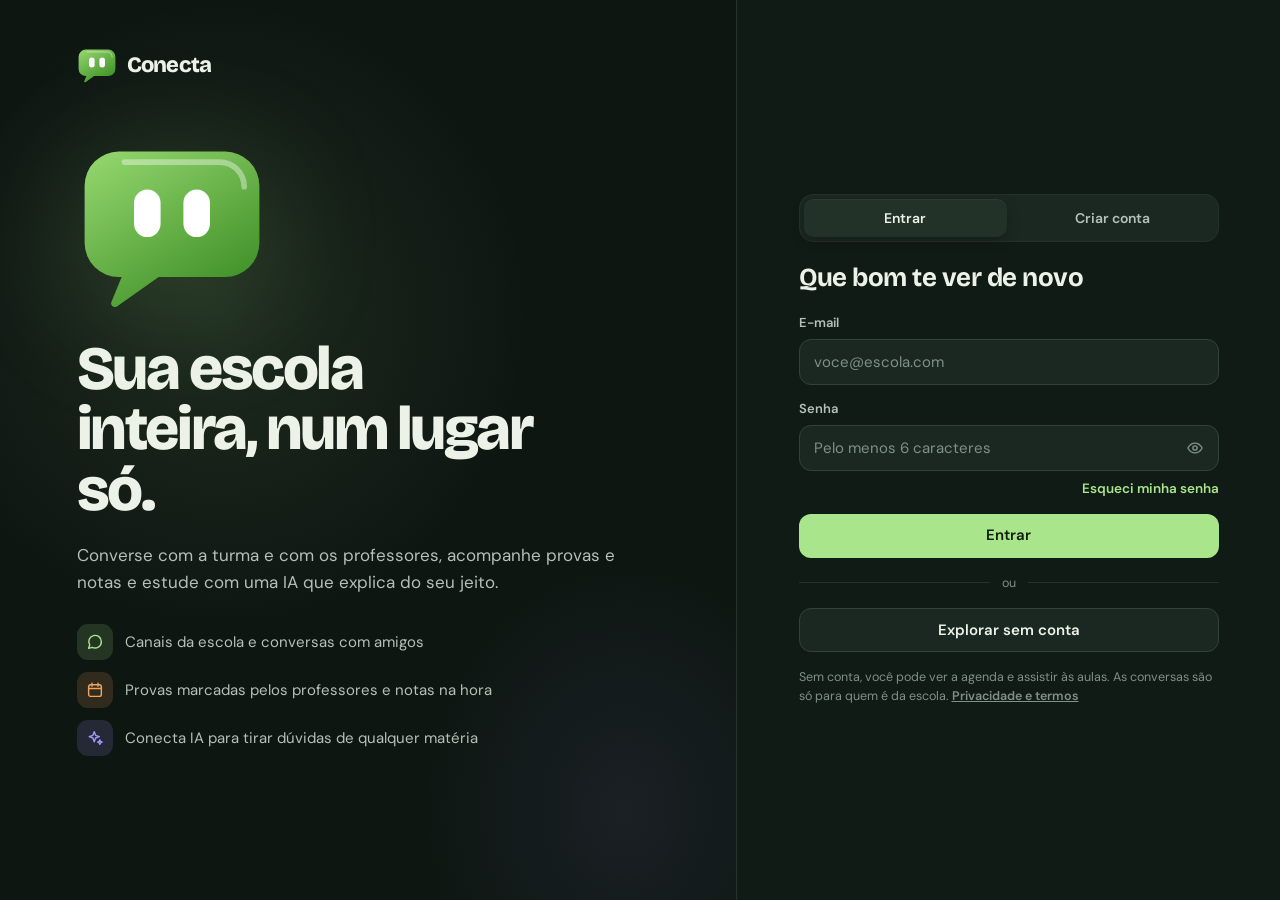
==== commit 0720520b: "Site v4: index e service worker" ====
--- a/index.html
+++ b/index.html
@@ -42,13 +42,14 @@
     <meta name="robots" content="noindex, nofollow">
     <meta property="og:title" content="Conecta">
     <meta property="og:description" content="Plataforma educacional para estudar, colaborar em comunidades e aprender com apoio de IA.">
-    <script type="module" crossorigin src="./assets/index-BxIXHnJ1.js"></script>
+    <script type="module" crossorigin src="./assets/index-DVlyKf18.js"></script>
     <link rel="modulepreload" crossorigin href="./assets/chunk-zsgVPwQN.js">
-    <link rel="modulepreload" crossorigin href="./assets/Layout-Da7u9q1u.js">
-    <link rel="modulepreload" crossorigin href="./assets/Sheet-CHCOLm8g.js">
-    <link rel="modulepreload" crossorigin href="./assets/Avatar-CEYXKoHf.js">
-    <link rel="modulepreload" crossorigin href="./assets/images-C80mg6O4.js">
-    <link rel="stylesheet" crossorigin href="./assets/index-C-eDlCN0.css">
+    <link rel="modulepreload" crossorigin href="./assets/Layout-ex7N3F9c.js">
+    <link rel="modulepreload" crossorigin href="./assets/Sheet-BT-fkHwn.js">
+    <link rel="modulepreload" crossorigin href="./assets/colors-5kEWrtJf.js">
+    <link rel="modulepreload" crossorigin href="./assets/Avatar-DeKruuyl.js">
+    <link rel="modulepreload" crossorigin href="./assets/images-CVbNcUYz.js">
+    <link rel="stylesheet" crossorigin href="./assets/index-CoGE_TmU.css">
   </head>
   <body>
     
--- a/assets/index-CoGE_TmU.css
+++ b/assets/index-CoGE_TmU.css
@@ -0,0 +1 @@
+@import "https://fonts.googleapis.com/css2?family=Bricolage+Grotesque:opsz,wght@12..96,500..800&family=DM+Sans:opsz,wght@9..40,400..700&display=swap";@layer components;@layer properties{@supports (((-webkit-hyphens:none)) and (not (margin-trim:inline))) or ((-moz-orient:inline) and (not (color:rgb(from red r g b)))){*,:before,:after,::backdrop{--tw-rotate-x:initial;--tw-rotate-y:initial;--tw-rotate-z:initial;--tw-skew-x:initial;--tw-skew-y:initial;--tw-shadow:0 0 #0000;--tw-shadow-color:initial;--tw-shadow-alpha:100%;--tw-inset-shadow:0 0 #0000;--tw-inset-shadow-color:initial;--tw-inset-shadow-alpha:100%;--tw-ring-color:initial;--tw-ring-shadow:0 0 #0000;--tw-inset-ring-color:initial;--tw-inset-ring-shadow:0 0 #0000;--tw-ring-inset:initial;--tw-ring-offset-width:0px;--tw-ring-offset-color:#fff;--tw-ring-offset-shadow:0 0 #0000;--tw-blur:initial;--tw-brightness:initial;--tw-contrast:initial;--tw-grayscale:initial;--tw-hue-rotate:initial;--tw-invert:initial;--tw-opacity:initial;--tw-saturate:initial;--tw-sepia:initial;--tw-drop-shadow:initial;--tw-drop-shadow-color:initial;--tw-drop-shadow-alpha:100%;--tw-drop-shadow-size:initial}}}@layer theme{:root,:host{--font-sans:ui-sans-serif, system-ui, sans-serif, "Apple Color Emoji", "Segoe UI Emoji", "Segoe UI Symbol", "Noto Color Emoji";--font-mono:ui-monospace, SFMono-Regular, Menlo, Monaco, Consolas, "Liberation Mono", "Courier New", monospace;--spacing:.25rem;--default-font-family:var(--font-sans);--default-mono-font-family:var(--font-mono)}}@layer base{*,:after,:before,::backdrop{box-sizing:border-box;border:0 solid;margin:0;padding:0}::file-selector-button{box-sizing:border-box;border:0 solid;margin:0;padding:0}html,:host{-webkit-text-size-adjust:100%;tab-size:4;line-height:1.5;font-family:var(--default-font-family,ui-sans-serif, system-ui, sans-serif, "Apple Color Emoji", "Segoe UI Emoji", "Segoe UI Symbol", "Noto Color Emoji");font-feature-settings:var(--default-font-feature-settings,normal);font-variation-settings:var(--default-font-variation-settings,normal);-webkit-tap-highlight-color:transparent}hr{height:0;color:inherit;border-top-width:1px}abbr:where([title]){-webkit-text-decoration:underline dotted;text-decoration:underline dotted}h1,h2,h3,h4,h5,h6{font-size:inherit;font-weight:inherit}a{color:inherit;-webkit-text-decoration:inherit;-webkit-text-decoration:inherit;-webkit-text-decoration:inherit;-webkit-text-decoration:inherit;text-decoration:inherit}b,strong{font-weight:bolder}code,kbd,samp,pre{font-family:var(--default-mono-font-family,ui-monospace, SFMono-Regular, Menlo, Monaco, Consolas, "Liberation Mono", "Courier New", monospace);font-feature-settings:var(--default-mono-font-feature-settings,normal);font-variation-settings:var(--default-mono-font-variation-settings,normal);font-size:1em}small{font-size:80%}sub,sup{vertical-align:baseline;font-size:75%;line-height:0;position:relative}sub{bottom:-.25em}sup{top:-.5em}table{text-indent:0;border-color:inherit;border-collapse:collapse}:-moz-focusring{outline:auto}progress{vertical-align:baseline}summary{display:list-item}ol,ul,menu{list-style:none}img,svg,video,canvas,audio,iframe,embed,object{vertical-align:middle;display:block}img,video{max-width:100%;height:auto}button,input,select,optgroup,textarea{font:inherit;font-feature-settings:inherit;font-variation-settings:inherit;letter-spacing:inherit;color:inherit;opacity:1;background-color:#0000;border-radius:0}::file-selector-button{font:inherit;font-feature-settings:inherit;font-variation-settings:inherit;letter-spacing:inherit;color:inherit;opacity:1;background-color:#0000;border-radius:0}:where(select:is([multiple],[size])) optgroup{font-weight:bolder}:where(select:is([multiple],[size])) optgroup option{padding-inline-start:20px}::file-selector-button{margin-inline-end:4px}::placeholder{opacity:1}@supports (not ((-webkit-appearance:-apple-pay-button))) or (contain-intrinsic-size:1px){::placeholder{color:currentColor}@supports (color:color-mix(in lab, red, red)){::placeholder{color:color-mix(in oklab, currentcolor 50%, transparent)}}}textarea{resize:vertical}::-webkit-search-decoration{-webkit-appearance:none}::-webkit-date-and-time-value{min-height:1lh;text-align:inherit}::-webkit-datetime-edit{display:inline-flex}::-webkit-datetime-edit-fields-wrapper{padding:0}::-webkit-datetime-edit{padding-block:0}::-webkit-datetime-edit-year-field{padding-block:0}::-webkit-datetime-edit-month-field{padding-block:0}::-webkit-datetime-edit-day-field{padding-block:0}::-webkit-datetime-edit-hour-field{padding-block:0}::-webkit-datetime-edit-minute-field{padding-block:0}::-webkit-datetime-edit-second-field{padding-block:0}::-webkit-datetime-edit-millisecond-field{padding-block:0}::-webkit-datetime-edit-meridiem-field{padding-block:0}::-webkit-calendar-picker-indicator{line-height:1}:-moz-ui-invalid{box-shadow:none}button,input:where([type=button],[type=reset],[type=submit]){appearance:button}::file-selector-button{appearance:button}::-webkit-inner-spin-button{height:auto}::-webkit-outer-spin-button{height:auto}[hidden]:where(:not([hidden=until-found])){display:none!important}}@layer utilities{.visible{visibility:visible}.fixed{position:fixed}.static{position:static}.start{inset-inline-start:var(--spacing)}.block{display:block}.contents{display:contents}.grid{display:grid}.hidden{display:none}.inline{display:inline}.grow{flex-grow:1}.transform{transform:var(--tw-rotate-x,) var(--tw-rotate-y,) var(--tw-rotate-z,) var(--tw-skew-x,) var(--tw-skew-y,)}.capitalize{text-transform:capitalize}.ring{--tw-ring-shadow:var(--tw-ring-inset,) 0 0 0 calc(1px + var(--tw-ring-offset-width)) var(--tw-ring-color,currentcolor);box-shadow:var(--tw-inset-shadow), var(--tw-inset-ring-shadow), var(--tw-ring-offset-shadow), var(--tw-ring-shadow), var(--tw-shadow)}.filter{filter:var(--tw-blur,) var(--tw-brightness,) var(--tw-contrast,) var(--tw-grayscale,) var(--tw-hue-rotate,) var(--tw-invert,) var(--tw-saturate,) var(--tw-sepia,) var(--tw-drop-shadow,)}}:root{--lightningcss-light: ;--lightningcss-dark:initial;color-scheme:dark;--bg:#0e1612;--bg-raised:#111b16;--surface:#15201a;--surface-2:#1b2821;--surface-3:#233229;--elevated:#17231d;--line:#24332a;--line-strong:#314337;--text:#edf2e8;--text-2:#b4c1b7;--text-3:#7f9085;--lime:#a9e58b;--lime-strong:#c2f2a6;--lime-ink:#0f1f0a;--lime-soft:#a9e58b1f;--lime-deep:#27421c;--orange:#f2a35f;--violet:#a891ff;--violet-ink:#150f33;--violet-soft:#a891ff24;--violet-deep:#2a2350;--red:#ff7b72;--blue:#7cb8ff;--yellow:#f5cf6b;--pink:#ff8fb1;--teal:#6adbc9;--r-xs:8px;--r-sm:12px;--r:16px;--r-lg:22px;--r-xl:28px;--shadow-pop:0 24px 64px #00000080, 0 2px 0 #ffffff05 inset;--font-display:"Bricolage Grotesque", "DM Sans", system-ui, sans-serif;--font-ui:"DM Sans", system-ui, -apple-system, "Segoe UI", sans-serif;--safe-bottom:env(safe-area-inset-bottom,0px);--mascot-top:#8fd36a;--mascot-bottom:#3f8f27;--mascot-eye:#fff}*,:before,:after{box-sizing:border-box}html,body,#root{height:100%;margin:0}body{background:var(--bg);color:var(--text);font-family:var(--font-ui);-webkit-font-smoothing:antialiased;-moz-osx-font-smoothing:grayscale;text-rendering:optimizelegibility;font-optical-sizing:auto;font-size:15px;line-height:1.5;overflow:hidden}h1,h2,h3,h4,p{margin:0}ul,ol{margin:0;padding:0;list-style:none}button,input,textarea,select{font:inherit;color:inherit;-webkit-tap-highlight-color:transparent}button{cursor:pointer;text-align:inherit;background:0 0;border:0;padding:0}button:disabled{cursor:not-allowed}img{max-width:100%}a{color:var(--lime)}::selection{background:#a9e58b47}:focus-visible{outline:2px solid var(--lime);outline-offset:2px}::-webkit-scrollbar{width:8px;height:8px}::-webkit-scrollbar-track{background:0 0}::-webkit-scrollbar-thumb{background:var(--line-strong);background-clip:padding-box;border:2px solid #0000;border-radius:8px}*{scrollbar-width:thin;scrollbar-color:var(--line-strong) transparent}.visually-hidden{clip:rect(0, 0, 0, 0);white-space:nowrap;border:0;width:1px;height:1px;margin:-1px;padding:0;overflow:hidden;position:absolute!important}.skip-link{z-index:500;background:var(--lime);color:var(--lime-ink);border-radius:10px;padding:10px 14px;font-weight:700;text-decoration:none;position:fixed;top:12px;left:12px;transform:translateY(-160%)}.skip-link:focus{transform:none}.muted{color:var(--text-3);font-size:14px}.grow{flex:1;min-width:0}.wordmark{font-family:var(--font-display);letter-spacing:-.035em;color:var(--text);font-size:22px;font-weight:800}.app:before,.login:before{content:"";pointer-events:none;z-index:-1;opacity:.05;background-image:url("data:image/svg+xml,%3Csvg xmlns='http://www.w3.org/2000/svg' width='160' height='160'%3E%3Cfilter id='n'%3E%3CfeTurbulence type='fractalNoise' baseFrequency='.9' numOctaves='2' stitchTiles='stitch'/%3E%3CfeColorMatrix values='0 0 0 0 1 0 0 0 0 1 0 0 0 0 1 0 0 0 .6 0'/%3E%3C/filter%3E%3Crect width='100%25' height='100%25' filter='url(%23n)'/%3E%3C/svg%3E");position:fixed;inset:0}.mascot{flex:none;display:block;overflow:visible}.mascot .mascot-eye{transform-box:fill-box;transform-origin:50%;transition:transform 90ms}.mascot.is-blinking .mascot-eye{transform:scaleY(.12)}.mascot .mascot-eyes{transition:transform .16s ease-out}.mascot[role=button]{cursor:pointer;border-radius:18px}.button{border-radius:var(--r-sm);white-space:nowrap;border:1px solid #0000;justify-content:center;align-items:center;gap:8px;min-height:44px;padding:0 18px;font-size:15px;font-weight:600;line-height:1;text-decoration:none;transition:background-color .15s,border-color .15s,color .15s,transform .1s,opacity .15s;display:inline-flex}.button:active:not(:disabled){transform:scale(.98)}.button:disabled{opacity:.5}.button-primary{background:var(--lime);color:var(--lime-ink)}.button-primary:hover:not(:disabled){background:var(--lime-strong)}.button-secondary{background:var(--surface-2);border-color:var(--line-strong);color:var(--text)}.button-secondary:hover:not(:disabled){background:var(--surface-3)}.button-ghost{color:var(--text-2)}.button-ghost:hover:not(:disabled){background:var(--surface-2);color:var(--text)}.button-ai{background:var(--violet);color:var(--violet-ink)}.button-ai:hover:not(:disabled){background:#bdaaff}.button-sm{border-radius:10px;min-height:36px;padding:0 12px;font-size:14px}.button-block{width:100%}.is-danger,.button.is-danger{color:var(--red)}.icon-button{border-radius:var(--r-sm);width:40px;height:40px;color:var(--text-2);flex:none;place-items:center;text-decoration:none;transition:background-color .15s,color .15s;display:inline-grid}.icon-button:hover:not(:disabled){background:var(--surface-2);color:var(--text)}.icon-button:disabled{opacity:.4}.icon-button-sm{border-radius:10px;width:32px;height:32px}.icon-button-filled{background:var(--lime);color:var(--lime-ink)}.icon-button-filled:hover:not(:disabled){background:var(--lime-strong);color:var(--lime-ink)}.icon-button-outline{border:1px solid var(--line-strong);width:44px;height:44px}.link-button{color:var(--lime);white-space:nowrap;font-size:14px;font-weight:600}.link-button:hover{text-underline-offset:3px;text-decoration:underline}.form-stack{gap:14px;display:grid}.form-row{grid-template-columns:repeat(auto-fit,minmax(150px,1fr));gap:12px;display:grid}.form-actions{justify-content:flex-end;gap:8px;display:flex}.field{border:0;gap:6px;min-width:0;margin:0;padding:0;display:grid}.field-label{color:var(--text-2);justify-content:space-between;gap:8px;padding:0;font-size:13px;font-weight:600;display:flex}.field-label small{color:var(--text-3);font-weight:500}.input{background:var(--surface-2);border:1px solid var(--line-strong);border-radius:var(--r-sm);width:100%;min-height:46px;color:var(--text);padding:11px 14px;font-size:15px;transition:border-color .15s,box-shadow .15s}.input::placeholder{color:var(--text-3)}.input:focus{border-color:var(--lime);outline:none;box-shadow:0 0 0 3px #a9e58b29}textarea.input{resize:vertical;min-height:0;line-height:1.5}select.input{appearance:none;background-image:url("data:image/svg+xml,%3Csvg xmlns='http://www.w3.org/2000/svg' width='20' height='20' viewBox='0 0 24 24' fill='none' stroke='%23b4c1b7' stroke-width='2' stroke-linecap='round'%3E%3Cpath d='m6 9 6 6 6-6'/%3E%3C/svg%3E");background-position:right 12px center;background-repeat:no-repeat;padding-right:38px}.input::-webkit-calendar-picker-indicator{opacity:.55;cursor:pointer}.input-emoji{text-align:center;font-size:20px}.input-with-action{display:block;position:relative}.input-with-action .input{padding-right:48px}.input-action{width:38px;height:38px;color:var(--text-3);border-radius:10px;place-items:center;display:grid;position:absolute;top:50%;right:5px;transform:translateY(-50%)}.input-action:hover{color:var(--text);background:var(--surface-3)}.segmented{background:var(--surface-2);border:1px solid var(--line);border-radius:14px;gap:4px;padding:4px;display:flex}.segmented button{min-height:38px;color:var(--text-2);white-space:nowrap;border-radius:10px;flex:1;justify-content:center;align-items:center;gap:6px;padding:0 14px;font-size:14px;font-weight:600;transition:background-color .15s,color .15s;display:inline-flex}.segmented button:hover{color:var(--text)}.segmented button.is-active{background:var(--surface-3);color:var(--text);box-shadow:inset 0 1px #ffffff0a,0 4px 12px #00000040}.segmented-sm button{min-height:34px;padding:0 12px;font-size:13.5px}.switch{background:var(--surface-3);border:1px solid var(--line-strong);border-radius:999px;flex:none;width:48px;height:28px;transition:background-color .18s,border-color .18s;position:relative}.switch span{background:var(--text-2);border-radius:50%;width:22px;height:22px;transition:transform .18s,background-color .18s;position:absolute;top:2px;left:2px}.switch.is-on{background:var(--lime);border-color:var(--lime)}.switch.is-on span{background:var(--lime-ink);transform:translate(20px)}.setting-row{border-radius:var(--r-sm);background:var(--surface-2);justify-content:space-between;align-items:center;gap:16px;padding:12px 14px;display:flex}.setting-row strong{font-size:14.5px;font-weight:600;display:block}.setting-row small{color:var(--text-3);font-size:12.5px;display:block}.settings-list{gap:10px;display:grid}.settings-list .section-title{margin-top:8px}.chip-row{flex-wrap:wrap;gap:8px;display:flex}.chip-row:not(.chip-row-scroll) .chip{white-space:normal;text-align:left;border-radius:18px;max-width:100%;padding-block:6px;line-height:1.3}.chip-row-scroll{scrollbar-width:none;flex-wrap:nowrap;padding-bottom:2px;overflow-x:auto}.chip-row-scroll::-webkit-scrollbar{display:none}.chip{border:1px solid var(--line-strong);background:var(--surface-2);min-height:34px;color:var(--text-2);white-space:nowrap;border-radius:999px;align-items:center;gap:6px;padding:0 14px;font-size:13.5px;font-weight:500;transition:color .15s,border-color .15s,background-color .15s;display:inline-flex}.chip:hover{color:var(--text);border-color:var(--text-3)}.chip.is-active{--c:var(--subject,var(--lime))}@supports (color:color-mix(in lab, red, red)){.chip.is-active{--c:color-mix(in srgb, var(--subject,var(--lime)) var(--subject-mix,100%), #0c1a10)}}.chip.is-active{background:var(--c)}@supports (color:color-mix(in lab, red, red)){.chip.is-active{background:color-mix(in srgb, var(--c) 20%, transparent)}}.chip.is-active{border-color:var(--c)}@supports (color:color-mix(in lab, red, red)){.chip.is-active{border-color:color-mix(in srgb, var(--c) 55%, transparent)}}.chip.is-active{color:var(--c);font-weight:600}.chip-ai{color:#d8cfff;border-color:#a891ff59}.chip-ai:hover{border-color:var(--violet);color:#fff}.chip-count{opacity:.65;font-variant-numeric:tabular-nums;font-size:12px}.chip-add{border:1px dashed var(--line-strong);border-radius:999px;flex:none;align-items:center;min-height:34px;padding:0 4px 0 12px;display:inline-flex}.chip-add input{width:120px;color:var(--text);background:0 0;border:0;outline:none;font-size:13.5px}.chip-add input::placeholder{color:var(--text-3)}.chip-add button{width:26px;height:26px;color:var(--lime);border-radius:50%;place-items:center;display:grid}.chip-add button:disabled{color:var(--text-3)}.count-badge{background:var(--lime);min-width:20px;height:20px;color:var(--lime-ink);font-variant-numeric:tabular-nums;border-radius:999px;place-items:center;padding:0 6px;font-size:11.5px;font-weight:700;line-height:1;display:inline-grid}.count-pill{background:var(--surface-3);min-width:22px;height:20px;color:var(--text-2);font:600 12px/1 var(--font-ui);vertical-align:2px;border-radius:999px;place-items:center;padding:0 7px;display:inline-grid}.status-pill{border:1px solid var(--line-strong);min-height:28px;color:var(--text-2);white-space:nowrap;border-radius:999px;align-self:flex-start;align-items:center;gap:6px;padding:0 10px;font-size:12.5px;font-weight:500;display:inline-flex}.status-ok{color:var(--lime);border-color:#a9e58b59}.role-badge{font:600 12px/1.5 var(--font-ui);vertical-align:3px;white-space:nowrap;color:var(--orange);background:#f2a35f1f;border:1px solid #f2a35f52;border-radius:999px;align-items:center;gap:4px;padding:2px 8px;display:inline-flex}.role-badge.role-professor{color:var(--blue);background:#7cb8ff1f;border-color:#7cb8ff52}.subject-tag{--c:var(--subject,var(--lime))}@supports (color:color-mix(in lab, red, red)){.subject-tag{--c:color-mix(in srgb, var(--subject,var(--lime)) var(--subject-mix,100%), #0c1a10)}}.subject-tag{background:var(--c);border-radius:999px;place-self:flex-start start;align-items:center;padding:3px 10px;display:inline-flex}@supports (color:color-mix(in lab, red, red)){.subject-tag{background:color-mix(in srgb, var(--c) 16%, transparent)}}.subject-tag{color:var(--c);white-space:nowrap;font-size:12.5px;font-weight:700}.dot{border-radius:50%;flex:none;width:9px;height:9px;display:inline-block}.dot-badge{background:var(--lime);width:9px;height:9px;box-shadow:0 0 0 2px var(--bg-raised);border-radius:50%;position:absolute;top:6px;right:6px}.alert{border-radius:var(--r-sm);align-items:flex-start;gap:10px;padding:12px 14px;font-size:14px;line-height:1.45;display:flex}.alert svg{flex:none;margin-top:1px}.alert small{color:var(--text-2);margin-top:4px;display:block}.alert-error{color:#ffc1bb;background:#ff7b721a;border:1px solid #ff7b724d}.alert-info{background:var(--surface-2);color:var(--text-2)}.fine-print{color:var(--text-3);font-size:12.5px;line-height:1.5}.spinner{border:2.5px solid var(--line-strong);border-top-color:var(--lime);border-radius:50%;width:24px;height:24px;animation:.8s linear infinite spin;display:inline-block}.spinner-sm{border-width:2px;border-top-color:currentColor;width:16px;height:16px}.skeleton{border-radius:var(--r);background:linear-gradient(90deg, var(--surface-2) 0%, var(--surface-3) 50%, var(--surface-2) 100%);background-size:200% 100%;animation:1.4s ease-in-out infinite shimmer}.skeleton-ticket{height:128px}.skeleton-list{height:96px}.screen-loading{place-items:center;height:100%;display:grid}.message-loading{place-items:center;padding:40px 0;display:grid}.section-title{font-family:var(--font-display);letter-spacing:-.01em;align-items:center;gap:8px;font-size:17px;font-weight:650;display:flex}.mini-list,.message-preview-list,.grade-summary,.event-list,.upcoming-list,.person-list,.topic-list,.related-list,.pinned-list,.subject-list:not(.is-scroller),.profile-communities,.admin-communities,.channel-editor,.activity-list,.settings-list,.ai-list ul{grid-template-columns:minmax(0,1fr)}.splash{text-align:center;place-content:center;justify-items:center;gap:14px;height:100dvh;min-height:100%;padding:24px;display:grid}.splash h1{font-family:var(--font-display);font-size:28px;font-weight:700}.splash p{color:var(--text-2);max-width:40ch}.offline-icon{background:var(--surface-2);width:64px;height:64px;color:var(--orange);border-radius:20px;place-items:center;display:grid}.error-detail{white-space:pre-wrap;overflow-wrap:anywhere;color:var(--orange);max-width:520px;font-size:13px}.login{grid-template-columns:minmax(0,1fr);height:100dvh;display:grid;position:relative;overflow-y:auto}.login-hero{display:none}.login-panel{padding:28px 18px calc(28px + var(--safe-bottom));place-items:center;display:grid}.login-card{flex-direction:column;gap:16px;width:100%;max-width:420px;display:flex}.login-card-mascot{text-align:center;flex-direction:column;align-items:center;gap:8px;margin-bottom:4px;display:flex}.login-card-mascot .wordmark{font-size:26px}.login-card-tagline{font-family:var(--font-display);color:var(--text-2);letter-spacing:-.01em;font-size:19px;font-weight:650}.login-card-title{font-family:var(--font-display);letter-spacing:-.02em;font-size:26px;font-weight:700}.divider-or{color:var(--text-3);align-items:center;gap:12px;font-size:12.5px;display:flex}.divider-or:before,.divider-or:after{content:"";background:var(--line);flex:1;height:1px}.pick-list{gap:8px;display:grid}.pick-option{border:1px solid var(--line-strong);background:var(--surface-2);cursor:pointer;border-radius:14px;align-items:center;gap:12px;padding:10px 12px;transition:border-color .15s,background-color .15s;display:flex}.pick-option input{opacity:0;pointer-events:none;position:absolute}.pick-option:focus-within{outline:2px solid var(--lime);outline-offset:2px}.pick-emoji{background:var(--surface-3);border-radius:12px;flex:none;place-items:center;width:40px;height:40px;font-size:20px;display:grid;overflow:hidden}.pick-emoji img{object-fit:cover;width:100%;height:100%}.pick-text{flex:1;min-width:0;display:grid}.pick-text strong{font-size:14.5px;font-weight:600}.pick-text small{color:var(--text-3);font-size:12.5px}.pick-check{border:1.5px solid var(--line-strong);color:#0000;border-radius:50%;flex:none;place-items:center;width:24px;height:24px;display:grid}.pick-option.is-selected{background:var(--lime-soft);border-color:#a9e58b8c}.pick-option.is-selected .pick-check{background:var(--lime);border-color:var(--lime);color:var(--lime-ink)}@media (width>=1024px){.login{grid-template-columns:minmax(0,1.15fr) minmax(420px,.85fr)}.login-hero{background:radial-gradient(60% 50% at 30% 35%,#a9e58b1a,#0000 70%),radial-gradient(40% 40% at 85% 90%,#a891ff14,#0000 70%);flex-direction:column;justify-content:center;gap:22px;padding:clamp(40px,6vw,96px);display:flex;position:relative}.login-brand{align-items:center;gap:10px;display:flex;position:absolute;top:clamp(28px,4vw,48px);left:clamp(40px,6vw,96px)}.login-mascot{filter:drop-shadow(0 20px 60px #a9e58b2e);width:fit-content;margin-bottom:6px}.login-title{font-family:var(--font-display);letter-spacing:-.04em;max-width:12ch;font-size:clamp(44px,4.8vw,70px);font-weight:800;line-height:.98}.login-lead{color:var(--text-2);max-width:46ch;font-size:17px;line-height:1.6}.login-points{gap:12px;margin-top:6px;display:grid}.login-points li{color:var(--text-2);align-items:center;gap:12px;font-size:15px;display:flex}.login-point-icon{width:36px;height:36px;color:var(--tone);background:var(--tone);border-radius:11px;flex:none;place-items:center;display:grid}@supports (color:color-mix(in lab, red, red)){.login-point-icon{background:color-mix(in srgb, var(--tone) 15%, transparent)}}.login-panel{background:var(--bg-raised);border-left:1px solid var(--line);padding:48px}.login-card-mascot{display:none}}.app{grid-template-rows:minmax(0,1fr) auto;grid-template-columns:minmax(0,1fr);height:100dvh;display:grid;position:relative}.app-main{outline:none;min-width:0;min-height:0;overflow:hidden}.sidebar{background:var(--bg-raised);border-right:1px solid var(--line);flex-direction:column;gap:6px;width:252px;height:100dvh;padding:18px 14px 14px;display:flex;overflow-y:auto}.sidebar-brand{border-radius:14px;align-items:center;gap:10px;padding:4px 8px 16px;display:flex}.sidebar-items{gap:2px;display:grid}.sidebar-item{width:100%;min-height:44px;color:var(--text-2);border-radius:12px;align-items:center;gap:12px;padding:0 12px;font-weight:500;transition:background-color .15s,color .15s;display:flex;position:relative}.sidebar-item:hover{background:var(--surface-2);color:var(--text)}.sidebar-item.is-active{background:var(--lime-soft);color:var(--lime);font-weight:600}.sidebar-item.is-active:before{content:"";background:var(--lime);border-radius:0 3px 3px 0;width:3px;position:absolute;top:10px;bottom:10px;left:-14px}.sidebar-icon{place-items:center;display:grid;position:relative}.sidebar-label{flex:1}.sidebar-footer{border-top:1px solid var(--line);gap:8px;margin-top:auto;padding-top:12px;display:grid}.sidebar-user{border-radius:14px;align-items:center;gap:10px;min-width:0;padding:8px;display:flex}.sidebar-user:hover,.sidebar-user.is-active{background:var(--surface-2)}.sidebar-user-text{text-align:left;min-width:0;display:grid}.sidebar-user-text strong{white-space:nowrap;text-overflow:ellipsis;font-size:14px;font-weight:600;overflow:hidden}.sidebar-user-text small{color:var(--text-3);font-size:12px}.sidebar-tools{gap:4px;display:flex}.sidebar-login{width:100%}.sidebar.is-rail{align-items:center;width:80px;padding:16px 10px}.sidebar.is-rail .sidebar-brand{padding:4px 0 14px}.sidebar.is-rail .sidebar-item{justify-content:center;width:56px;height:48px;padding:0}.sidebar.is-rail .sidebar-item.is-active:before{left:-10px}.sidebar.is-rail .sidebar-footer{justify-items:center}.sidebar.is-rail .sidebar-tools{flex-direction:column}.sidebar.is-rail .sidebar-login{width:48px;padding:0}.tabbar{padding:6px 4px calc(6px + var(--safe-bottom));border-top:1px solid var(--line);-webkit-backdrop-filter:blur(14px);background:#0e1612f0;grid-template-columns:repeat(5,1fr);display:grid}.tabbar-item{color:var(--text-3);flex-direction:column;align-items:center;gap:3px;padding:4px 0;font-size:11.5px;font-weight:600;display:flex}.tabbar-icon{border-radius:16px;place-items:center;width:58px;height:32px;transition:background-color .18s,color .18s;display:grid;position:relative}.tabbar-item.is-active{color:var(--lime)}.tabbar-item.is-active .tabbar-icon{background:var(--lime-soft)}.tabbar-badge{background:var(--lime);min-width:18px;height:18px;color:var(--lime-ink);box-shadow:0 0 0 2px var(--bg);border-radius:999px;place-items:center;padding:0 5px;font-size:10.5px;font-weight:800;display:grid;position:absolute;top:-2px;right:6px}.app.is-immersive{grid-template-rows:minmax(0,1fr)}@media (width>=760px){.app{grid-template-rows:minmax(0,1fr);grid-template-columns:auto minmax(0,1fr)}}.page{overscroll-behavior:contain;height:100%;overflow-y:auto}.page-inner{margin:0 auto;padding:0 16px 32px}.page-narrow{max-width:640px}.page-normal{max-width:860px}.page-wide{max-width:1200px}.page-header{align-items:center;gap:12px;min-height:60px;margin-bottom:8px;padding:12px 0;display:flex}.page .page-header{z-index:5;background:var(--bg);margin-inline:-16px;padding-inline:16px;position:sticky;top:0}@supports (color:color-mix(in lab, red, red)){.page .page-header{background:color-mix(in srgb, var(--bg) 88%, transparent)}}.page .page-header{-webkit-backdrop-filter:blur(12px)}.page-header-text{flex:1;min-width:0}.page-header h1{font-family:var(--font-display);letter-spacing:-.025em;overflow-wrap:anywhere;font-size:24px;font-weight:700;line-height:1.15}.page-header p{color:var(--text-3);margin-top:2px;font-size:13.5px}.page-header-actions{flex:none;align-items:center;gap:4px;display:flex}.page-back{margin-left:-8px}@media (width>=760px){.page-inner{padding:0 clamp(20px,3.5vw,44px) 48px}.page .page-header{-webkit-backdrop-filter:none;margin-inline:0;background:0 0;margin-bottom:14px;padding:28px 0 8px;position:static}.page-header h1{font-size:clamp(28px,2.6vw,34px)}.page-header p{font-size:14.5px}}.sheet-layer{z-index:100;-webkit-backdrop-filter:blur(3px);background:#0408069e;justify-content:center;align-items:flex-end;animation:.18s both fade-in;display:flex;position:fixed;inset:0}.sheet{background:var(--elevated);border:1px solid var(--line-strong);width:100%;max-height:92dvh;box-shadow:var(--shadow-pop);border-bottom:0;border-radius:26px 26px 0 0;outline:none;flex-direction:column;animation:.28s cubic-bezier(.2,.9,.25,1) both sheet-up;display:flex}.sheet-grabber{background:var(--line-strong);border-radius:5px;flex:none;width:40px;height:5px;margin:8px auto 0}.sheet-header{justify-content:space-between;align-items:flex-start;gap:12px;padding:12px 18px 8px 22px;display:flex}.sheet-header h2{font-family:var(--font-display);letter-spacing:-.02em;font-size:21px;font-weight:700}.sheet-header p{color:var(--text-3);margin-top:2px;font-size:13.5px}.sheet-body{overscroll-behavior:contain;padding:8px 22px 22px;overflow-y:auto}.sheet-footer{padding:12px 18px calc(12px + var(--safe-bottom));border-top:1px solid var(--line);justify-content:flex-end;gap:8px;display:flex}@media (width>=640px){.sheet-layer{align-items:center;padding:24px}.sheet{border-bottom:1px solid var(--line-strong);border-radius:24px;max-height:88dvh;animation:.22s cubic-bezier(.2,.9,.25,1) both pop-in}.sheet-sm{max-width:460px}.sheet-md{max-width:580px}.sheet-lg{max-width:740px}.sheet-grabber{display:none}.sheet-header{padding-top:20px}.sheet-footer{padding-bottom:14px}}.toast-stack{left:50%;bottom:calc(84px + var(--safe-bottom));z-index:200;pointer-events:none;gap:8px;width:min(92vw,440px);display:grid;position:fixed;transform:translate(-50%)}.toast{pointer-events:auto;border:1px solid var(--line-strong);box-shadow:var(--shadow-pop);background:#1f2d25;border-radius:14px;align-items:center;gap:10px;padding:11px 10px 11px 14px;font-size:14px;animation:.24s cubic-bezier(.2,.9,.25,1) both toast-in;display:flex}.toast>span{flex:1}.toast>svg{color:var(--lime);flex:none}.toast-error{border-color:#ff7b7273}.toast-error>svg{color:var(--red)}.toast-info>svg{color:var(--violet)}.toast button{width:28px;height:28px;color:var(--text-3);border-radius:8px;place-items:center;display:grid}.toast button:hover{background:var(--surface-3);color:var(--text)}@media (width>=760px){.toast-stack{bottom:24px}}.menu-anchor{position:relative}.menu{z-index:30;background:var(--elevated);border:1px solid var(--line-strong);min-width:220px;box-shadow:var(--shadow-pop);border-radius:14px;padding:6px;position:absolute;top:calc(100% + 6px);right:0}.menu button{border-radius:10px;align-items:center;gap:10px;width:100%;padding:10px 12px;font-size:14px;display:flex}.menu button:hover{background:var(--surface-2)}.lightbox{z-index:300;background:#000000e6;place-items:center;animation:.18s both fade-in;display:grid;position:fixed;inset:0}.lightbox img{border-radius:12px;max-width:94vw;max-height:86dvh}.lightbox-actions{gap:6px;display:flex;position:absolute;top:12px;right:12px}.lightbox-actions .icon-button{color:#fff;background:#ffffff1a}.more-user{background:var(--surface-2);text-align:left;border-radius:16px;align-items:center;gap:12px;width:100%;margin-bottom:14px;padding:12px;display:flex}.more-user span{flex:1;display:grid}.more-user small{color:var(--text-3);font-size:13px}.more-grid{grid-template-columns:repeat(3,1fr);gap:8px;margin-bottom:14px;display:grid}.more-item{background:var(--surface-2);color:var(--text-2);border-radius:16px;flex-direction:column;align-items:center;gap:8px;padding:14px 6px 12px;font-size:13px;font-weight:600;display:flex}.more-item.is-active{color:var(--lime);background:var(--lime-soft)}.more-icon{background:var(--surface-3);border-radius:14px;place-items:center;width:42px;height:42px;display:grid}.more-item.is-active .more-icon{background:#a9e58b2e}.avatar{object-fit:cover;background:var(--surface-3);border-radius:50%;flex:none;place-items:center;display:inline-grid}.avatar-fallback{color:var(--avatar-color);background:var(--avatar-color)}@supports (color:color-mix(in lab, red, red)){.avatar-fallback{background:color-mix(in srgb, var(--avatar-color) 18%, var(--surface-2))}}.avatar-fallback{border:1.5px solid var(--avatar-color)}@supports (color:color-mix(in lab, red, red)){.avatar-fallback{border:1.5px solid color-mix(in srgb, var(--avatar-color) 55%, transparent)}}.avatar-fallback{font-family:var(--font-display);-webkit-user-select:none;user-select:none;font-weight:700;line-height:1}.avatar-ring{box-shadow:0 0 0 3px var(--bg), 0 0 0 5px #a9e58b8c}.empty-state{text-align:center;flex-direction:column;justify-content:center;align-items:center;gap:10px;margin:auto 0;padding:48px 20px;display:flex}.empty-state strong{font-family:var(--font-display);letter-spacing:-.01em;font-size:19px;font-weight:650}.empty-state p{color:var(--text-3);max-width:38ch;font-size:14px}.empty-state.is-compact{padding:22px 12px}.empty-state.is-compact strong{font-size:16px}.empty-state-icon{background:var(--surface-2);width:52px;height:52px;color:var(--text-2);border-radius:16px;place-items:center;display:grid}.signin-prompt{text-align:center;border-radius:var(--r-xl);background:var(--surface);border:1px solid var(--line);flex-direction:column;align-items:center;gap:12px;max-width:480px;margin:12px auto;padding:40px 20px;display:flex}.signin-prompt h2{font-family:var(--font-display);font-size:24px;font-weight:700}.signin-prompt p{color:var(--text-2);max-width:36ch}.home .page-inner{padding-top:18px}.home-header{justify-content:space-between;align-items:flex-end;gap:16px;margin-bottom:20px;display:flex}.home-date{color:var(--text-3);font-size:14px;font-weight:500}.home-title{font-family:var(--font-display);letter-spacing:-.035em;margin-top:4px;font-size:clamp(30px,7vw,50px);font-weight:800;line-height:1.02}.home-avatar{border-radius:50%;flex:none}.guest-banner{border-radius:var(--r);background:var(--lime-soft);border:1px solid #a9e58b40;align-items:center;gap:14px;margin-bottom:18px;padding:14px 16px;display:flex}.guest-banner p{color:var(--text-2);flex:1;font-size:14px}.guest-banner strong{color:var(--text)}.home-grid{grid-template-columns:minmax(0,1fr);gap:16px;display:grid}.home-grid>*{animation:.5s cubic-bezier(.2,.8,.2,1) both rise-in}.home-grid>:nth-child(2){animation-delay:60ms}.home-grid>:nth-child(3){animation-delay:.12s}.home-grid>:nth-child(4){animation-delay:.18s}.home-grid>:nth-child(5){animation-delay:.24s}.home-grid>:nth-child(6){animation-delay:.3s}.home-card{border-radius:var(--r-lg);background:var(--surface);border:1px solid var(--line);flex-direction:column;gap:14px;min-width:0;padding:18px;display:flex}.home-exam,.home-videos{background:0 0;border:0;padding:4px 2px}.card-head{justify-content:space-between;align-items:center;gap:12px;display:flex}.card-title{color:var(--text);align-items:center;gap:8px;font-size:15px;font-weight:600;display:flex}.card-title svg{color:var(--text-3)}.card-sub{color:var(--text-3);font-size:14px}.home-empty{border-radius:var(--r-lg);border:1px dashed var(--line-strong);color:var(--text-2);justify-content:space-between;align-items:center;gap:12px;padding:18px;font-size:14.5px;display:flex}.exam-ticket{--c:var(--subject,var(--lime))}@supports (color:color-mix(in lab, red, red)){.exam-ticket{--c:color-mix(in srgb, var(--subject,var(--lime)) var(--subject-mix,100%), #0c1a10)}}.exam-ticket{background:linear-gradient(120deg, var(--c) 0%, var(--surface) 72%);border-radius:20px;grid-template-columns:minmax(0,1fr) auto;width:100%;display:grid;position:relative;overflow:hidden}@supports (color:color-mix(in lab, red, red)){.exam-ticket{background:linear-gradient(120deg, color-mix(in srgb, var(--c) 24%, var(--surface)) 0%, var(--surface) 72%)}}.exam-ticket{border:1px solid var(--c)}@supports (color:color-mix(in lab, red, red)){.exam-ticket{border:1px solid color-mix(in srgb, var(--c) 38%, transparent)}}.exam-ticket{transition:border-color .18s,transform .12s}.exam-ticket:hover{border-color:var(--c)}@supports (color:color-mix(in lab, red, red)){.exam-ticket:hover{border-color:color-mix(in srgb, var(--c) 70%, transparent)}}.exam-ticket:active{transform:scale(.99)}.exam-ticket-main{flex-direction:column;gap:6px;min-width:0;padding:18px 18px 18px 20px;display:flex}.exam-ticket-topic{font-family:var(--font-display);letter-spacing:-.02em;overflow-wrap:anywhere;font-size:22px;font-weight:700;line-height:1.15}.exam-ticket-when{color:var(--text-2);font-size:13.5px}.exam-ticket-stub{border-left:2px dashed var(--c);flex-direction:column;justify-content:center;align-items:center;min-width:104px;padding:16px 18px;display:flex;position:relative}@supports (color:color-mix(in lab, red, red)){.exam-ticket-stub{border-left:2px dashed color-mix(in srgb, var(--c) 45%, transparent)}}.exam-ticket-stub{color:var(--c)}.exam-ticket-stub:before,.exam-ticket-stub:after{content:"";background:var(--bg);border-radius:50%;width:20px;height:20px;position:absolute;left:-11px}.exam-ticket-stub:before{top:-11px}.exam-ticket-stub:after{bottom:-11px}.countdown-number{font-family:var(--font-display);letter-spacing:-.04em;font-size:58px;font-weight:800;line-height:.9}.countdown-unit{color:var(--text-2);font-size:13px;font-weight:700}.countdown-word{font-family:var(--font-display);letter-spacing:-.02em;font-size:24px;font-weight:800}.mini-list{gap:2px;display:grid}.mini-list li{border-bottom:1px solid var(--line);align-items:center;gap:10px;padding:8px 4px;font-size:14px;display:flex}.mini-list li:last-child{border-bottom:0}.mini-list-text{white-space:nowrap;text-overflow:ellipsis;min-width:0;color:var(--text-2);flex:1;overflow:hidden}.mini-list-text strong{color:var(--text);font-weight:600}.mini-list-meta{color:var(--text-3);white-space:nowrap;font-size:12.5px}.home-ask{background:radial-gradient(120% 140% at 100% 0%, #a891ff29, transparent 58%), var(--surface);border-color:#a891ff3d}.home-ask-head{align-items:center;gap:12px;display:flex}.ai-badge{--mascot-top:#b9a8ff;--mascot-bottom:#6a4ee0;background:var(--violet-ink);border:1px solid #a891ff4d;border-radius:12px;flex:none;place-items:center;width:38px;height:38px;display:grid}.ai-badge-lg{border-radius:14px;width:44px;height:44px}.ask-form{gap:8px;display:flex}.ask-form .input{border-color:#a891ff47}.ask-form .input:focus{border-color:var(--violet);box-shadow:0 0 0 3px #a891ff2e}.ask-form .button{flex:none;width:46px;min-height:46px;padding:0}.ask-mascot{display:none}@media (width>=1180px){.home-ask{position:relative;overflow:hidden}.ask-mascot{--mascot-top:#b9a8ff;--mascot-bottom:#6a4ee0;opacity:.9;pointer-events:none;display:block;position:absolute;bottom:-34px;right:28px;transform:rotate(-8deg)}}.ask-recent{gap:4px;margin-top:auto;display:grid}.ask-recent>p{color:var(--text-3);padding:0 2px 2px;font-size:12.5px;font-weight:600}.ask-recent ul{grid-template-columns:minmax(0,1fr);gap:2px;display:grid}.ask-recent button{width:100%;color:var(--text-2);text-align:left;border-radius:12px;align-items:center;gap:10px;padding:9px 10px;font-size:14px;transition:background-color .15s,color .15s;display:flex}.ask-recent button:hover{color:var(--text);background:#a891ff1a}.ask-recent button svg{color:var(--violet);flex:none}.ask-recent button span{white-space:nowrap;text-overflow:ellipsis;flex:1;min-width:0;overflow:hidden}.ask-recent time{color:var(--text-3);flex:none;font-size:12px}.week-strip{grid-template-columns:repeat(7,minmax(0,1fr));gap:6px;display:grid}.week-day{background:var(--surface-2);border:1px solid #0000;border-radius:14px;flex-direction:column;align-items:center;gap:3px;width:100%;padding:10px 0 9px;transition:border-color .15s;display:flex}.week-day:hover{border-color:var(--line-strong)}.week-day.is-today{background:var(--lime-soft);border-color:#a9e58b59}.week-day-name{color:var(--text-3);font-size:11.5px;font-weight:600}.week-day.is-today .week-day-name{color:var(--lime)}.week-day-number{font-family:var(--font-display);font-size:20px;font-weight:700;line-height:1.1}.week-day-dots{align-items:center;gap:3px;height:7px;display:flex}.week-day-dots i,.calendar-day-dots i{border-radius:50%;width:6px;height:6px;display:block}.week-day-dots i.is-exam,.calendar-day-dots i.is-exam{border-radius:2px;width:7px;height:7px;transform:rotate(45deg)}.notice-row{background:var(--lime-soft);width:100%;color:var(--lime);text-align:left;border-radius:14px;align-items:center;gap:10px;padding:11px 12px;font-size:14px;font-weight:600;display:flex}.notice-row span{flex:1}.message-preview-list{display:grid}.message-preview-list button{text-align:left;border-radius:12px;align-items:flex-start;gap:11px;width:100%;padding:10px 4px;display:flex}.message-preview-list button:hover{background:var(--surface-2)}.message-preview-body{flex:1;gap:1px;min-width:0;display:grid}.message-preview-top{color:var(--text-3);align-items:baseline;gap:8px;min-width:0;font-size:13px;display:flex}.message-preview-top strong{color:var(--text);white-space:nowrap;font-size:14px;font-weight:600}.message-preview-top span{white-space:nowrap;text-overflow:ellipsis;overflow:hidden}.message-preview-top time{flex:none;margin-left:auto;font-size:12px}.message-preview-text{color:var(--text-2);white-space:nowrap;text-overflow:ellipsis;font-size:14px;overflow:hidden}.grade-summary{display:grid}.grade-summary li{border-bottom:1px solid var(--line);align-items:center;gap:10px;padding:9px 2px;display:flex}.grade-summary li:last-child{border-bottom:0}.grade-summary-subject{flex:1;font-size:14.5px}.grade-pill{background:var(--surface-3);min-width:52px;height:28px;color:var(--text-2);font-variant-numeric:tabular-nums;border-radius:999px;place-items:center;padding:0 10px;font-size:13.5px;font-weight:700;display:inline-grid}.grade-pill.is-ok{background:var(--lime-soft);color:var(--lime)}.grade-pill.is-low{color:var(--orange);background:#f2a35f24}.shortcut-grid{grid-template-columns:repeat(2,minmax(0,1fr));gap:8px;display:grid}.shortcut{background:var(--surface-2);border-radius:16px;flex-direction:column;align-items:flex-start;gap:10px;padding:14px;font-size:14px;font-weight:600;transition:background-color .15s;display:flex}.shortcut svg{color:var(--lime)}.shortcut:hover{background:var(--surface-3)}.video-rail{scroll-snap-type:x mandatory;scrollbar-width:none;grid-auto-columns:minmax(210px,1fr);grid-auto-flow:column;gap:14px;padding-bottom:4px;display:grid;overflow-x:auto}.video-rail::-webkit-scrollbar{display:none}.video-rail-item{text-align:left;scroll-snap-align:start;gap:8px;display:grid}.video-rail-title{-webkit-line-clamp:2;-webkit-box-orient:vertical;font-size:14px;font-weight:600;line-height:1.35;display:-webkit-box;overflow:hidden}.video-rail-meta{color:var(--text-3);margin-top:-4px;font-size:12.5px}.video-thumb{aspect-ratio:16/9;background:var(--surface-2);border-radius:14px;display:block;position:relative;overflow:hidden}.video-thumb img{object-fit:cover;width:100%;height:100%;transition:transform .3s;display:block}.video-thumb-play{color:#fff;-webkit-backdrop-filter:blur(6px);background:#0a0e0cb8;border-radius:50%;place-items:center;width:36px;height:36px;display:grid;position:absolute;bottom:10px;right:10px}.video-thumb-subject{color:var(--subject,var(--lime));background:#0a0e0cc7;border-radius:999px;padding:3px 9px;position:absolute;top:10px;left:10px}@supports (color:color-mix(in lab, red, red)){.video-thumb-subject{color:color-mix(in srgb, var(--subject,var(--lime)) var(--subject-mix,100%), #0c1a10)}}.video-thumb-subject{font-size:12px;font-weight:700}.video-thumb-sm{border-radius:10px;flex:none;width:120px}@media (width>=760px){.home .page-inner{padding-top:32px}.home-grid{grid-template-columns:repeat(2,minmax(0,1fr))}.home-card{padding:20px}}@media (width>=1180px){.home-grid{grid-template-columns:repeat(12,minmax(0,1fr));gap:18px}.home-exam{grid-column:span 5}.home-ask,.home-week{grid-column:span 7}.home-chats,.home-grades{grid-column:span 5}.home-videos{grid-column:span 7}.home-videos .video-rail{grid-auto-columns:calc(33.3333% - 9.33333px)}}.chats{grid-template-columns:minmax(0,1fr);height:100%;display:grid}.chats-list{background:var(--bg);flex-direction:column;min-height:0;display:flex}.chats-thread{flex-direction:column;min-width:0;min-height:0;display:flex}.conversation-list{flex-direction:column;height:100%;min-height:0;display:flex}.conversation-list .page-header{margin:0;padding:12px 16px 4px}.list-search{background:var(--surface-2);border:1px solid var(--line);min-height:42px;color:var(--text-3);border-radius:12px;align-items:center;gap:10px;margin:4px 14px 10px;padding:0 14px;transition:border-color .15s;display:flex}.list-search:focus-within{border-color:var(--lime)}.list-search input{min-width:0;color:var(--text);background:0 0;border:0;outline:none;flex:1;padding:10px 0;font-size:14.5px}.list-search input::placeholder{color:var(--text-3)}.list-search-lg{min-height:48px;margin:0 0 18px}.conversation-scroll{flex:1;min-height:0;padding:0 8px 20px;overflow-y:auto}.conversation-group{margin-top:10px}.conversation-group-head{align-items:center;gap:10px;padding:6px 8px;display:flex}.conversation-group-name{min-width:0;color:var(--text-2);white-space:nowrap;text-overflow:ellipsis;flex:1;font-size:13px;font-weight:700;overflow:hidden}.community-mark{background:var(--surface-2);border-radius:8px;flex:none;place-items:center;width:26px;height:26px;font-size:14px;display:grid;overflow:hidden}.community-mark img{object-fit:cover;width:100%;height:100%}.community-mark-friends{color:var(--lime)}.community-mark-lg{border-radius:12px;width:40px;height:40px;font-size:20px}.community-mark-xl{border-radius:16px;width:56px;height:56px;font-size:28px}.conversation-row{text-align:left;border-radius:14px;align-items:center;gap:12px;width:100%;padding:9px 10px;transition:background-color .12s;display:flex}.conversation-row:hover{background:var(--surface-2)}.conversation-row.is-active{background:var(--surface-2);box-shadow:inset 3px 0 0 var(--lime)}.conversation-row.is-disabled{opacity:.5;cursor:default}.conversation-row.is-disabled:hover{background:0 0}.conversation-icon{background:var(--surface-2);border-radius:12px;flex:none;place-items:center;width:38px;height:38px;font-size:18px;display:grid}.conversation-row:hover .conversation-icon,.conversation-row.is-active .conversation-icon{background:var(--surface-3)}.conversation-icon-alert{color:var(--lime);background:var(--lime-soft)}.conversation-text{flex:1;min-width:0;display:grid}.conversation-text strong{white-space:nowrap;text-overflow:ellipsis;font-size:14.5px;font-weight:600;overflow:hidden}.conversation-text small{color:var(--text-3);white-space:nowrap;text-overflow:ellipsis;font-size:12.5px;overflow:hidden}.conversation-row.has-unread .conversation-text small{color:var(--text-2);font-weight:500}.conversation-row-subtle{color:var(--text-2)}.conversation-row-subtle .conversation-icon{border:1px dashed var(--line-strong);color:var(--text-3);background:0 0}.list-note{background:var(--surface);color:var(--text-2);border-radius:12px;align-items:flex-start;gap:10px;margin:6px 8px;padding:12px;font-size:13.5px;line-height:1.45;display:flex}.list-note svg{color:var(--text-3);flex:none;margin-top:1px}.thread{flex-direction:column;min-width:0;height:100%;min-height:0;display:flex;position:relative}.thread>.page-header{border-bottom:1px solid var(--line);margin:0;padding:10px 16px}.thread-header{border-bottom:1px solid var(--line);background-color:var(--bg);background-position:50%;background-size:cover;flex:none;align-items:center;gap:12px;min-height:64px;padding:10px 14px;display:flex;position:relative}.thread-header.has-banner{min-height:76px}.thread-header.has-banner:before{content:"";background:linear-gradient(90deg,#0e1612eb 0%,#0e1612b8 55%,#0e161280 100%);position:absolute;inset:0}.thread-header>*{position:relative}.thread-title{flex:1;min-width:0}.thread-title h1{font-family:var(--font-display);letter-spacing:-.015em;white-space:nowrap;text-overflow:ellipsis;font-size:18px;font-weight:650;overflow:hidden}.thread-title p{color:var(--text-3);white-space:nowrap;text-overflow:ellipsis;font-size:12.5px;overflow:hidden}.thread-header.has-banner .thread-title p{color:var(--text-2)}.thread-page .friends-page{flex:1;padding:16px;overflow-y:auto}.pinned-bar{border-bottom:1px solid var(--line);background:var(--surface);flex:none}.pinned-toggle{width:100%;color:var(--lime);text-align:left;align-items:center;gap:10px;padding:9px 16px;display:flex}.pinned-preview{flex:1;min-width:0;display:grid}.pinned-preview strong{font-size:12.5px;font-weight:700}.pinned-preview span{color:var(--text-2);white-space:nowrap;text-overflow:ellipsis;font-size:13.5px;overflow:hidden}.pinned-bar.is-open .pinned-toggle svg:last-child{transform:rotate(180deg)}.pinned-list{max-height:40vh;padding:0 10px 10px;overflow-y:auto}.pinned-list button{text-align:left;border-radius:12px;gap:2px;width:100%;padding:10px 12px;font-size:13.5px;display:grid}.pinned-list button:hover{background:var(--surface-2)}.pinned-list small{color:var(--text-3);font-size:12px}.message-scroll{overscroll-behavior:contain;flex-direction:column;flex:1;min-height:0;padding:14px 12px 10px;display:flex;position:relative;overflow-y:auto}.message-list{flex-direction:column;gap:2px;margin-top:auto;display:flex}.day-divider{color:var(--text-3);align-items:center;gap:12px;margin:16px 0 8px;font-size:12px;font-weight:600;display:flex}.day-divider:before,.day-divider:after{content:"";background:var(--line);flex:1;height:1px}.day-divider span{background:var(--surface);border:1px solid var(--line);border-radius:999px;padding:4px 10px}.msg{align-items:flex-end;gap:8px;display:flex}.msg.is-first{margin-top:10px}.msg.is-own{justify-content:flex-end}.msg-avatar{flex:none;width:34px}.msg-body{flex-direction:column;align-items:flex-start;min-width:0;max-width:min(78%,580px);display:flex}.msg.is-own .msg-body{align-items:flex-end}.msg-author{color:var(--text-2);margin:0 0 3px 12px;font-size:12.5px;font-weight:700}.bubble{background:var(--surface-2);border:1px solid var(--line);cursor:pointer;overflow-wrap:anywhere;border-radius:18px;max-width:100%;padding:7px 12px 6px;transition:box-shadow .15s,border-color .15s;position:relative}.msg.is-first:not(.is-own) .bubble{border-top-left-radius:6px}.msg.is-own .bubble{background:var(--lime-deep);border-color:#a9e58b33}.msg.is-own.is-first .bubble{border-top-right-radius:6px}.msg.is-selected .bubble{border-color:#a9e58b99;box-shadow:0 0 0 3px #a9e58b1f}.msg.is-highlight .bubble{animation:1.6s both highlight}.bubble-text{white-space:pre-wrap;font-size:15px;line-height:1.45;display:inline}.bubble-text a{color:var(--lime)}.msg.is-own .bubble-text a{color:var(--lime-strong)}.bubble-time{float:right;color:var(--text-3);font-variant-numeric:tabular-nums;margin:6px 0 -2px 12px;font-size:11px;line-height:1}.msg.is-own .bubble-time{color:#edf2e899}.bubble-pin{color:var(--lime);align-items:center;gap:4px;margin-bottom:2px;font-size:11.5px;font-weight:700;display:flex}.bubble-image{cursor:zoom-in;border-radius:13px;margin:2px -6px 6px;display:block;overflow:hidden}.bubble-image img{object-fit:cover;width:auto;min-width:96px;max-width:min(300px,62vw);height:auto;max-height:340px;display:block}.msg-actions{flex-wrap:wrap;gap:6px;margin-top:6px;animation:.15s both fade-in;display:flex}.msg-actions button,.msg-pin-days select{background:var(--surface-3);border:1px solid var(--line-strong);min-height:32px;color:var(--text);border-radius:10px;align-items:center;gap:6px;padding:0 11px;font-size:13px;font-weight:600;display:inline-flex}.msg-actions button:hover{border-color:var(--text-3)}.msg-actions .is-danger{color:var(--red)}.msg-pin-days select{appearance:none;cursor:pointer;background-image:url("data:image/svg+xml,%3Csvg xmlns='http://www.w3.org/2000/svg' width='14' height='14' viewBox='0 0 24 24' fill='none' stroke='%23b4c1b7' stroke-width='2.4' stroke-linecap='round'%3E%3Cpath d='m6 9 6 6 6-6'/%3E%3C/svg%3E");background-position:right 10px center;background-repeat:no-repeat;padding-right:30px}.new-messages-pill{background:var(--lime);color:var(--lime-ink);box-shadow:var(--shadow-pop);z-index:2;border-radius:999px;align-self:center;align-items:center;gap:6px;margin-top:8px;padding:8px 14px;font-size:13px;font-weight:700;display:inline-flex;position:sticky;bottom:8px}.drop-overlay{z-index:10;border-radius:var(--r-lg);border:2px dashed var(--lime);color:var(--lime);background:#0e1612e0;place-content:center;justify-items:center;gap:10px;font-weight:700;display:grid;position:absolute;inset:8px}.thread-cta{padding:14px 16px calc(14px + var(--safe-bottom));border-top:1px solid var(--line);color:var(--text-2);text-align:center;flex-wrap:wrap;flex:none;justify-content:center;align-items:center;gap:10px 14px;font-size:14px;display:flex}.composer{padding:8px 10px calc(10px + var(--safe-bottom));border-top:1px solid var(--line);background:var(--bg);flex:none}.composer-row{background:var(--surface-2);border:1px solid var(--line-strong);border-radius:24px;align-items:flex-end;gap:4px;padding:5px;transition:border-color .15s;display:flex}.composer-row:focus-within{border-color:#a9e58b8c}.composer-violet .composer-row:focus-within{border-color:#a891ff99}.composer-input{resize:none;min-width:0;min-height:40px;color:var(--text);background:0 0;border:0;outline:none;flex:1;padding:9px 8px;font-size:15px;line-height:22px}.composer-input::placeholder{color:var(--text-3)}.composer-tool,.composer-send{border-radius:50%;flex:none;place-items:center;width:40px;height:40px;transition:background-color .15s,opacity .15s,transform .1s;display:grid}.composer-tool{color:var(--text-2)}.composer-tool:hover:not(:disabled){background:var(--surface-3);color:var(--text)}.composer-send{background:var(--lime);color:var(--lime-ink)}.composer-violet .composer-send{background:var(--violet);color:var(--violet-ink)}.composer-send:active:not(:disabled){transform:scale(.94)}.composer-send:disabled{opacity:.35}.composer-attachment{background:var(--surface-2);color:var(--text-2);border-radius:14px;align-items:center;gap:10px;margin-bottom:8px;padding:6px;font-size:13.5px;display:flex}.composer-attachment img{object-fit:cover;border-radius:10px;width:44px;height:44px}.composer-attachment span{white-space:nowrap;text-overflow:ellipsis;flex:1;min-width:0;overflow:hidden}.composer-error{color:#ffb4ad;align-items:center;gap:6px;margin:0 4px 8px;font-size:13px;display:flex}.friends-section{margin-bottom:24px}.friends-section .section-title{margin-bottom:8px}.person-list{display:grid}.person-row{border-bottom:1px solid var(--line);align-items:center;gap:12px;padding:12px 2px;display:flex}.person-row:last-child{border-bottom:0}.person-text{flex:1;min-width:0;display:grid}.person-text strong{overflow-wrap:anywhere;font-size:14.5px;font-weight:600}.person-text small{color:var(--text-3);white-space:nowrap;text-overflow:ellipsis;font-size:12.5px;overflow:hidden}@media (width>=760px){.chats{grid-template-columns:300px minmax(0,1fr)}.chats-list{border-right:1px solid var(--line);background:var(--bg-raised)}.conversation-list .page-header{padding:22px 18px 6px}.thread-header{padding:12px 22px}.message-scroll{padding:16px clamp(16px,3vw,32px) 12px}.composer{padding:10px clamp(14px,3vw,28px) 14px}.thread>.page-header{padding:18px 24px}.thread-page .friends-page{padding:22px 24px}}@media (width>=1024px){.chats{grid-template-columns:340px minmax(0,1fr)}}.ai{grid-template-columns:minmax(0,1fr);height:100%;display:grid}.ai-sidebar{background:var(--bg-raised);border-right:1px solid var(--line);min-height:0;padding:22px 12px;overflow-y:auto}.ai-list{gap:10px;display:grid}.ai-list-note{color:var(--text-3);padding:4px 6px 0;font-size:12px}.ai-list ul{gap:2px;display:grid}.ai-list li{border-radius:12px;align-items:center;gap:2px;display:flex}.ai-list li:hover{background:var(--surface-2)}.ai-list li.is-active{background:var(--violet-soft)}.ai-list-item{min-width:0;color:var(--text-2);text-align:left;border-radius:12px;flex:1;align-items:center;gap:10px;padding:10px;font-size:14px;display:flex}.ai-list-item span{white-space:nowrap;text-overflow:ellipsis;overflow:hidden}.ai-list li.is-active .ai-list-item{color:#e2dbff;font-weight:600}.ai-list li .icon-button{opacity:0}.ai-list li:hover .icon-button,.ai-list li.is-active .icon-button,.ai-list li .icon-button:focus-visible{opacity:1}@media (hover:none){.ai-list li .icon-button{opacity:1}}.ai-chat{flex-direction:column;min-width:0;min-height:0;display:flex}.ai-chat>.page-header{border-bottom:1px solid var(--line);margin:0;padding:10px 16px}.ai-chat>.page-header h1{font-size:19px}.ai-scroll{overscroll-behavior:contain;flex:1;min-height:0;padding:18px 14px 12px;overflow-y:auto}.ai-messages{flex-direction:column;gap:18px;max-width:760px;margin:0 auto;display:flex}.ai-msg{align-items:flex-start;gap:10px;display:flex}.ai-msg.is-user{flex-direction:row-reverse}.ai-msg .ai-badge{border-radius:11px;width:34px;height:34px}.ai-bubble{background:var(--surface);border:1px solid var(--line);border-radius:6px 20px 20px;min-width:0;max-width:min(88%,660px);padding:12px 16px 8px}.ai-msg.is-user .ai-bubble{background:var(--violet-deep);border-color:#a891ff47;border-radius:20px 6px 20px 20px}.ai-msg.is-user .ai-bubble p{white-space:pre-wrap;overflow-wrap:anywhere}.ai-bubble-meta{color:var(--text-3);align-items:center;gap:12px;margin-top:6px;font-size:11.5px;display:flex}.ai-copy{color:var(--text-3);align-items:center;gap:4px;font-size:12px;font-weight:600;display:inline-flex}.ai-copy:hover{color:var(--text)}.ai-typing{align-items:center;gap:5px;padding:16px 18px;display:flex}.ai-typing i,.dots i{background:var(--violet);border-radius:50%;width:7px;height:7px;animation:1s ease-in-out infinite bounce}.ai-typing i:nth-child(2){animation-delay:.15s}.ai-typing i:nth-child(3){animation-delay:.3s}.ai-error{align-items:center;max-width:760px;margin:14px auto 0}.ai-error>span{flex:1}.ai-suggestions{max-width:760px;margin:18px auto 0;padding-left:44px}.ai-suggestions p{color:var(--text-3);margin-bottom:8px;font-size:13px}.ai-disclaimer{color:var(--text-3);text-align:center;padding:0 16px calc(8px + var(--safe-bottom));background:var(--bg);font-size:11.5px}.ai-chat .composer{border-top:0;padding-bottom:6px}.ai-chat .composer-row{max-width:760px;margin:0 auto}@media (width>=760px){.ai{grid-template-columns:270px minmax(0,1fr)}.ai-chat>.page-header{padding:14px 24px}.ai-scroll{padding:26px clamp(16px,4vw,40px) 14px}}.markdown{overflow-wrap:break-word;font-size:15px;line-height:1.65}.markdown>*+*{margin-top:10px}.markdown h3,.markdown h4,.markdown h5,.markdown h6{font-family:var(--font-display);letter-spacing:-.01em;margin-top:16px;font-weight:650;line-height:1.3}.markdown h3{font-size:18px}.markdown h4{font-size:16.5px}.markdown h5,.markdown h6{font-size:15px}.markdown ul,.markdown ol{padding-left:22px}.markdown ul{list-style:outside}.markdown ol{list-style:decimal}.markdown li+li{margin-top:4px}.markdown li::marker{color:var(--violet)}.markdown strong{color:#fff;font-weight:700}.markdown code{background:var(--surface-3);border-radius:6px;padding:1px 5px;font-family:ui-monospace,SF Mono,Menlo,Consolas,monospace;font-size:.88em}.markdown pre{border:1px solid var(--line);background:#0b120e;border-radius:12px;padding:12px 14px;overflow-x:auto}.markdown pre code{background:0 0;padding:0;font-size:13.5px;line-height:1.55}.markdown blockquote{border-left:3px solid var(--violet);color:var(--text-2);margin:0;padding:4px 0 4px 14px}.markdown hr{border:0;border-top:1px solid var(--line);margin:14px 0}.markdown a{color:var(--violet);text-underline-offset:3px}.md-table{border:1px solid var(--line);border-radius:12px;overflow-x:auto}.md-table table{border-collapse:collapse;width:100%;font-size:14px}.md-table th,.md-table td{text-align:left;border-bottom:1px solid var(--line);min-width:96px;padding:8px 12px}.md-table th{background:var(--surface-2);font-weight:600}.md-table tr:last-child td{border-bottom:0}.agenda .page-header{flex-wrap:wrap}@media (width<=759px){.agenda .page-header-actions{flex-basis:100%}.agenda .page-header-actions .segmented{flex:1}}.calendar-layout{gap:16px;display:grid}.calendar-card,.day-card{border-radius:var(--r-lg);background:var(--surface);border:1px solid var(--line);padding:16px}.calendar-head{justify-content:space-between;align-items:center;gap:10px;margin-bottom:12px;display:flex}.calendar-head h2{font-family:var(--font-display);letter-spacing:-.02em;font-size:21px;font-weight:700}.calendar-nav{align-items:center;gap:2px;display:flex}.calendar-grid{grid-template-columns:repeat(7,minmax(0,1fr));gap:5px;display:grid}.calendar-weekday{text-align:center;color:var(--text-3);padding:2px 0 6px;font-size:12px;font-weight:600}.calendar-day{aspect-ratio:1/.92;background:var(--surface-2);font-variant-numeric:tabular-nums;border:1px solid #0000;border-radius:12px;flex-direction:column;justify-content:center;align-items:center;gap:4px;transition:border-color .12s,background-color .12s;display:flex}.calendar-day:hover{border-color:var(--line-strong)}.calendar-day-number{font-size:15px;font-weight:600}.calendar-day.is-today .calendar-day-number{color:var(--lime);font-weight:800}.calendar-day.is-today{border-color:#a9e58b66}.calendar-day.is-selected{background:var(--lime);color:var(--lime-ink);border-color:var(--lime)}.calendar-day.is-selected .calendar-day-number{color:var(--lime-ink)}.calendar-day.is-selected .calendar-day-dots i{box-shadow:0 0 0 1.5px var(--lime-ink)}.calendar-day-dots{align-items:center;gap:3px;height:7px;display:flex}.calendar-legend{color:var(--text-3);gap:16px;margin-top:12px;font-size:12.5px;display:flex}.calendar-legend span{align-items:center;gap:6px;display:inline-flex}.calendar-legend i{background:var(--text-3);border-radius:50%;width:7px;height:7px;display:inline-block}.calendar-legend i.legend-exam{border-radius:2px;transform:rotate(45deg)}.day-card{flex-direction:column;gap:14px;display:flex}.day-head{justify-content:space-between;align-items:flex-start;gap:12px;display:flex}.day-overline{color:var(--lime);font-size:12.5px;font-weight:700}.day-head h2{font-family:var(--font-display);letter-spacing:-.02em;font-size:20px;font-weight:700;line-height:1.2}.event-list{gap:8px;display:grid}.event-row{--c:var(--subject,var(--lime))}@supports (color:color-mix(in lab, red, red)){.event-row{--c:color-mix(in srgb, var(--subject,var(--lime)) var(--subject-mix,100%), #0c1a10)}}.event-row{background:var(--surface-2);border-left:4px solid var(--c);border-radius:14px;grid-template-columns:50px minmax(0,1fr) auto;align-items:start;gap:10px;padding:12px 10px 12px 12px;display:grid}.event-time{font-variant-numeric:tabular-nums;padding-top:1px;font-size:14px;font-weight:700}.event-body{color:var(--text-2);gap:1px;min-width:0;font-size:14px;display:grid}.event-body strong{color:var(--text);font-size:15px;font-weight:600}.event-body small{color:var(--text-3);font-size:12px}.event-kind{color:var(--c);font-size:12px;font-weight:700}.upcoming{border-top:1px solid var(--line);gap:8px;padding-top:6px;display:grid}.upcoming .section-title{margin-top:8px;font-size:16px}.upcoming-list{gap:6px;display:grid}.upcoming-list button{--c:var(--subject,var(--lime))}@supports (color:color-mix(in lab, red, red)){.upcoming-list button{--c:color-mix(in srgb, var(--subject,var(--lime)) var(--subject-mix,100%), #0c1a10)}}.upcoming-list button{text-align:left;border-radius:14px;grid-template-columns:64px minmax(0,1fr) auto;align-items:center;gap:10px;width:100%;padding:10px 12px;transition:background-color .12s;display:grid}.upcoming-list button:hover{background:var(--surface-2)}.upcoming-days{color:var(--text-3);align-items:baseline;gap:4px;font-size:12.5px;font-weight:600;display:flex}.upcoming-days strong{font-family:var(--font-display);color:var(--c);letter-spacing:-.03em;font-size:24px;font-weight:800}.upcoming-days strong.is-word{letter-spacing:-.01em;font-size:16px}.upcoming-text{min-width:0;color:var(--text-2);font-size:13.5px;display:grid}.upcoming-text strong{color:var(--text);font-size:14.5px;font-weight:600}.upcoming-text span{white-space:nowrap;text-overflow:ellipsis;overflow:hidden}.upcoming-date{color:var(--text-3);font-variant-numeric:tabular-nums;font-size:12.5px}@media (width>=1024px){.calendar-layout{grid-template-columns:minmax(0,1.35fr) minmax(320px,1fr);align-items:start}.calendar-card,.day-card{padding:20px}.calendar-grid{gap:6px}}.notebook{gap:16px;display:grid}.notebook-subjects{align-content:start;gap:10px;display:grid}.inline-create{gap:8px;display:flex}.inline-create .icon-button{width:46px;height:46px}.subject-list{gap:4px;display:grid}.subject-list.is-scroller{scrollbar-width:none;gap:8px;margin-inline:-16px;padding-inline:16px;display:flex;overflow-x:auto}.subject-list.is-scroller::-webkit-scrollbar{display:none}.subject-list.is-scroller li{flex:none;width:210px}.subject-option{--c:var(--subject,var(--lime))}@supports (color:color-mix(in lab, red, red)){.subject-option{--c:color-mix(in srgb, var(--subject,var(--lime)) var(--subject-mix,100%), #0c1a10)}}.subject-option{text-align:left;border:1px solid #0000;border-radius:14px;align-items:center;gap:12px;width:100%;padding:10px;transition:background-color .12s,border-color .12s;display:flex}.subject-option:hover{background:var(--surface-2)}.subject-option.is-active{background:var(--c)}@supports (color:color-mix(in lab, red, red)){.subject-option.is-active{background:color-mix(in srgb, var(--c) 13%, transparent)}}.subject-option.is-active{border-color:var(--c)}@supports (color:color-mix(in lab, red, red)){.subject-option.is-active{border-color:color-mix(in srgb, var(--c) 40%, transparent)}}.subject-mark{background:var(--c);border-radius:12px;flex:none;place-items:center;width:38px;height:38px;display:grid}@supports (color:color-mix(in lab, red, red)){.subject-mark{background:color-mix(in srgb, var(--c) 20%, transparent)}}.subject-mark{color:var(--c);font-family:var(--font-display);font-size:18px;font-weight:800}.subject-option-text{min-width:0;display:grid}.subject-option-text strong{white-space:nowrap;text-overflow:ellipsis;font-size:14.5px;font-weight:600;overflow:hidden}.subject-option-text small{color:var(--text-3);font-size:12px}.notebook-detail{--c:var(--subject,var(--lime))}@supports (color:color-mix(in lab, red, red)){.notebook-detail{--c:color-mix(in srgb, var(--subject,var(--lime)) var(--subject-mix,100%), #0c1a10)}}.notebook-detail{border-radius:var(--r-lg);background:var(--surface);border:1px solid var(--line);min-width:0;padding:22px 18px 18px;position:relative;overflow:hidden}.notebook-detail:before{content:"";background:var(--c);height:4px;position:absolute;inset:0 0 auto}.notebook-head{justify-content:space-between;align-items:flex-start;gap:12px;display:flex}.notebook-head h2{font-family:var(--font-display);letter-spacing:-.02em;font-size:24px;font-weight:700}.notebook-actions{align-items:center;gap:4px;display:flex}.notebook-add{gap:8px;margin:14px 0;display:flex}.note-form{border-radius:var(--r);background:var(--surface-2);border:1px solid var(--line);gap:12px;margin-bottom:16px;padding:14px;display:grid}.notebook-columns{gap:20px;display:grid}.notebook-columns .section-title{margin-bottom:10px}.topic-list{gap:8px;display:grid}.topic-list li{background:var(--surface-2);border-radius:14px;align-items:flex-start;gap:8px;padding:12px 8px 12px 14px;display:flex}.topic-list li>div{flex:1;min-width:0}.topic-list strong{font-size:14.5px;font-weight:600}.topic-list p{color:var(--text-2);white-space:pre-wrap;margin-top:3px;font-size:13.5px}.flashcard-grid{grid-template-columns:repeat(auto-fill,minmax(170px,1fr));gap:12px;display:grid}.flashcard-grid li{position:relative}.flashcard{perspective:900px;width:100%;height:150px;display:block}.flashcard-inner{width:100%;height:100%;transform-style:preserve-3d;transition:transform .5s cubic-bezier(.3,.8,.3,1);display:block;position:relative}.flashcard.is-flipped .flashcard-inner{transform:rotateY(180deg)}.flashcard-face{backface-visibility:hidden;text-align:left;border-radius:14px;flex-direction:column;gap:6px;padding:12px 14px;font-size:14px;line-height:24px;display:flex;position:absolute;inset:0;overflow:hidden}.flashcard-face small{opacity:.7;font-size:11px;font-weight:700;line-height:18px}.flashcard-face>span{-webkit-line-clamp:4;overflow-wrap:anywhere;-webkit-box-orient:vertical;display:-webkit-box;overflow:hidden}.flashcard-face em{opacity:.6;margin-top:auto;font-size:12px;font-style:normal}.flashcard-front{color:#1f2a23;background-color:#f4f0e3;background-image:linear-gradient(90deg,#0000 22px,#e65a5a59 22px 23px,#0000 23px),repeating-linear-gradient(#0000 0 23px,#4678c838 23px 24px);background-position:0 0,0 12px;padding-left:32px;font-weight:600;box-shadow:0 6px 18px #00000040}.flashcard-back{background:var(--lime-deep);color:var(--text);border:1px solid #a9e58b40;transform:rotateY(180deg)}.flashcard-delete{z-index:2;color:#fff;background:#0e16128c;border-radius:8px;width:26px;height:26px;position:absolute;top:6px;right:6px}.flashcard-big{height:260px}.flashcard-big .flashcard-face{padding:22px 24px 22px 40px;font-size:18px;line-height:32px}.flashcard-big .flashcard-front{background-image:linear-gradient(90deg,#0000 28px,#e65a5a59 28px 29px,#0000 29px),repeating-linear-gradient(#0000 0 31px,#4678c838 31px 32px);background-position:0 0,0 22px}.flashcard-big .flashcard-back{padding-left:24px}.review{gap:16px;display:grid}.review-controls{justify-content:space-between;align-items:center;gap:8px;display:flex}@media (width>=760px){.notebook{grid-template-columns:270px minmax(0,1fr);align-items:start}.notebook-detail{padding:26px 22px 22px}}@media (width>=1180px){.notebook-columns{grid-template-columns:minmax(0,1fr) minmax(0,1.2fr)}}.grades-layout{gap:16px;display:grid}.report-card{border-radius:var(--r-lg);background:var(--surface);border:1px solid var(--line);align-self:start;overflow:hidden}.report-card table{border-collapse:collapse;font-variant-numeric:tabular-nums;width:100%}.report-card th,.report-card td{border-bottom:1px solid var(--line);text-align:center;padding:12px 10px;font-size:14px}.report-card thead th{color:var(--text-3);background:var(--surface-2);font-size:12.5px;font-weight:600}.report-card th[scope=row]{text-align:left;font-weight:600}.report-card th[scope=row] button{text-align:left;align-items:center;gap:10px;font-weight:600;display:inline-flex}.report-card thead th:first-child{text-align:left;padding-left:16px}.report-card tbody th{padding-left:16px}.report-card tbody tr{cursor:pointer;transition:background-color .12s}.report-card tbody tr:hover{background:var(--surface-2)}.report-card tbody tr.is-selected{background:var(--lime-soft)}.report-card tbody tr:last-child th,.report-card tbody tr:last-child td{border-bottom:0}.grade-detail{gap:14px;min-width:0;display:grid}.grade-detail-head{align-items:center;gap:10px;display:flex}.grade-detail-head h2{font-family:var(--font-display);font-size:18px;font-weight:650}.stage-grid{gap:12px;display:grid}.stage-card{border-radius:var(--r);background:var(--surface);border:1px solid var(--line);gap:10px;padding:14px;display:grid}.stage-card header{justify-content:space-between;align-items:baseline;display:flex}.stage-card h3{font-family:var(--font-display);font-size:16px;font-weight:650}.stage-weight{color:var(--text-3);font-size:12px;font-weight:600}.assessments{grid-template-columns:repeat(2,minmax(0,1fr));gap:8px;margin:0;display:grid}.assessment{background:var(--surface-2);border-radius:12px;padding:8px 10px}.assessment dt{color:var(--text-3);font-size:12px}.assessment dd{margin:0}.grade-value,.grade-input{font-family:var(--font-display);letter-spacing:-.01em;font-variant-numeric:tabular-nums;font-size:21px;font-weight:650}.grade-input{border:0;border-bottom:1.5px dashed var(--line-strong);width:100%;color:var(--text);background:0 0;border-radius:0;outline:none;padding:0 0 2px}.grade-input:focus{border-bottom-color:var(--lime)}.grade-input::placeholder{color:var(--text-3)}.stage-totals{color:var(--text-3);justify-content:space-between;font-size:13px;display:flex}.stage-totals strong{color:var(--text);font-variant-numeric:tabular-nums;margin-left:4px}.final-result{--c:var(--subject,var(--lime))}@supports (color:color-mix(in lab, red, red)){.final-result{--c:color-mix(in srgb, var(--subject,var(--lime)) var(--subject-mix,100%), #0c1a10)}}.final-result{border-radius:var(--r-lg);background:linear-gradient(120deg, var(--c), var(--surface) 70%);justify-content:space-between;align-items:center;gap:16px;padding:18px 20px;display:flex}@supports (color:color-mix(in lab, red, red)){.final-result{background:linear-gradient(120deg, color-mix(in srgb, var(--c) 14%, var(--surface)), var(--surface) 70%)}}.final-result{border:1px solid var(--c)}@supports (color:color-mix(in lab, red, red)){.final-result{border:1px solid color-mix(in srgb, var(--c) 30%, transparent)}}.final-label{color:var(--text-2);font-size:13px;font-weight:600}.final-number{font-family:var(--font-display);letter-spacing:-.04em;font-variant-numeric:tabular-nums;margin:4px 0;font-size:54px;font-weight:800;line-height:1}.final-result .muted{font-size:12.5px}.stamp{font-family:var(--font-display);letter-spacing:.06em;text-transform:uppercase;opacity:.92;border:3px solid;border-radius:10px;flex:none;padding:8px 14px;font-size:17px;font-weight:800;transform:rotate(-7deg)}.stamp-ok{color:var(--lime)}.stamp-low{color:var(--orange)}.stamp-pending{color:var(--text-3);border-style:dashed;font-size:13px}.teacher-grades{gap:16px;display:grid}.student-picker{align-content:start;gap:8px;display:grid}.student-picker .list-search{margin:0}.student-picker ul{scrollbar-width:none;gap:6px;display:flex;overflow-x:auto}.student-option{white-space:nowrap;background:var(--surface-2);color:var(--text-2);border-radius:12px;padding:9px 14px;font-size:14px;font-weight:500}.student-option.is-active{background:var(--lime-soft);color:var(--lime);font-weight:600}.grade-editor{gap:14px;min-width:0;display:grid}.grade-editor-head h2{font-family:var(--font-display);font-size:22px;font-weight:700}.save-bar{background:linear-gradient(transparent, var(--bg) 30%);justify-content:space-between;align-items:center;gap:12px;padding:12px 0;display:flex;position:sticky;bottom:0}.save-state{color:var(--text-3);font-size:13.5px}.save-state.is-dirty{color:var(--orange);font-weight:600}.hide-sm{display:none}@media (width>=760px){.stage-grid{grid-template-columns:repeat(3,minmax(0,1fr))}.hide-sm{display:inline}}@media (width>=1024px){.grades-layout{grid-template-columns:minmax(0,.85fr) minmax(0,1.15fr);align-items:start}.grades-layout .stage-grid{grid-template-columns:minmax(0,1fr)}.grades-layout .assessments{grid-template-columns:repeat(4,minmax(0,1fr))}.teacher-grades{grid-template-columns:240px minmax(0,1fr);align-items:start}.student-picker ul{flex-direction:column;max-height:calc(100dvh - 260px);overflow-y:auto}.student-option{text-align:left}}.videos-toolbar{gap:12px;margin-bottom:18px;display:grid}.videos-toolbar .list-search-lg{margin:0}.video-grid{grid-template-columns:repeat(auto-fill,minmax(240px,1fr));gap:18px 16px;display:grid}.video-card{text-align:left;gap:10px;width:100%;display:grid}.video-card:hover .video-thumb img{transform:scale(1.03)}.video-card-body{gap:3px;display:grid}.video-card-body strong{font-size:15px;font-weight:600;line-height:1.35}.video-card-body span{color:var(--text-3);font-size:13px}.player-layout{gap:18px;display:grid}.player-frame{aspect-ratio:16/9;border-radius:var(--r-lg);border:1px solid var(--line);background:#000;overflow:hidden}.player-frame iframe{border:0;width:100%;height:100%;display:block}.player-side{align-content:start;gap:10px;display:grid}.player-side h2{font-family:var(--font-display);font-size:21px;font-weight:700}.player-side .button{justify-self:start}.player-side .section-title{margin-top:10px}.related-list{gap:4px;display:grid}.related-list button{text-align:left;border-radius:12px;gap:12px;width:100%;padding:6px;display:flex}.related-list button:hover{background:var(--surface-2)}.related-list strong{font-size:14px;font-weight:600;line-height:1.35;display:block}.related-list small{color:var(--text-3);font-size:12.5px}@media (width>=1024px){.player-layout{grid-template-columns:minmax(0,1fr) 320px;align-items:start}}.search-section{margin-bottom:28px}.search-section .section-title{margin-bottom:12px}.community-cards{grid-template-columns:repeat(auto-fill,minmax(260px,1fr));gap:14px;display:grid}.community-card{border-radius:var(--r-lg);background:var(--surface);border:1px solid var(--line);flex-direction:column;gap:10px;padding:0 16px 16px;display:flex;position:relative;overflow:hidden}.community-card-cover{background:linear-gradient(135deg,#1e3627,#13221a) 50%/cover;height:76px;margin:0 -16px}.community-card .community-mark-xl{border:3px solid var(--surface);background:var(--surface-2);margin-top:-36px}.community-card-body{flex:1;gap:4px;display:grid}.community-card-body strong{font-family:var(--font-display);font-size:18px;font-weight:700}.community-card-body p{color:var(--text-2);font-size:14px}.community-card .button{align-self:flex-start}.profile .page-inner{padding-top:16px}.profile-hero{border-radius:var(--r-xl);background:var(--surface);border:1px solid var(--line);overflow:hidden}.profile-cover,.editor-preview-cover,.swatch-default{background-color:#15261c;background-image:radial-gradient(70% 120% at 15% 10%,#a9e58b38,#0000 60%),radial-gradient(60% 120% at 90% 100%,#a891ff2e,#0000 60%),linear-gradient(#a9e58b0f 1px,#0000 1px),linear-gradient(90deg,#a9e58b0f 1px,#0000 1px);background-size:auto,auto,28px 28px,28px 28px}.profile-cover{background-position:50%;background-size:cover;height:clamp(130px,26vw,220px)}.profile-cover[style]{background-size:cover}.profile-identity{grid-template-columns:auto minmax(0,1fr);grid-template-areas:"avatar actions""names names";align-items:end;gap:14px 16px;margin-top:-46px;padding:0 18px;display:grid}.profile-identity .profile-avatar{grid-area:avatar}.profile-avatar{box-shadow:0 0 0 4px var(--surface), 0 0 0 6px #a9e58b73}.profile-names{grid-area:names;min-width:0}.profile-names h1{font-family:var(--font-display);letter-spacing:-.025em;font-size:26px;font-weight:750;line-height:1.15}.profile-names .muted{overflow-wrap:break-word;font-size:13.5px}.profile-actions{grid-area:actions;justify-self:end;gap:8px;padding-bottom:4px;display:flex}.profile-bio{color:var(--text-2);white-space:pre-wrap;padding:14px 18px 20px;font-size:15px;display:block}.profile-bio-empty{text-align:left;width:100%;color:var(--text-3);font-style:italic}.profile-bio-empty:hover{color:var(--lime)}.profile-sections{gap:14px;margin-top:14px;display:grid}.profile-section{border-radius:var(--r-lg);background:var(--surface);border:1px solid var(--line);gap:12px;padding:16px 18px;display:grid}.profile-communities{gap:8px;display:grid}.profile-communities li{background:var(--surface-2);border-radius:14px;align-items:center;gap:12px;padding:10px 12px;display:flex}.profile-community-name{flex:1;min-width:0;font-size:14.5px;font-weight:600}.friend-faces{flex-wrap:wrap;gap:12px;display:flex}.friend-faces button{width:64px;color:var(--text-2);justify-items:center;gap:6px;font-size:12.5px;display:grid}.friend-faces span{white-space:nowrap;text-overflow:ellipsis;max-width:100%;overflow:hidden}.activity-list{gap:8px;display:grid}.activity-list li{color:var(--text-2);align-items:center;gap:12px;font-size:14px;display:flex}.activity-list .conversation-icon{width:34px;height:34px;font-size:16px}.logout-button{color:var(--red);margin-top:6px}@media (width>=760px){.profile .page-inner{padding-top:32px}.profile-identity{margin-top:-56px;padding:0 26px}.profile-names h1{font-size:30px}.profile-bio{padding:16px 26px 24px}.profile-sections{grid-template-columns:repeat(2,minmax(0,1fr))}.profile-sections>.profile-section:first-child{grid-column:1/-1}}.editor-preview{border:1px solid var(--line);background:var(--surface);border-radius:20px;margin-bottom:18px;overflow:hidden}.editor-preview-cover{background-position:50%;background-size:cover;height:110px}.editor-preview-cover[style]{background-size:cover}.editor-preview-identity{align-items:flex-end;gap:12px;margin-top:-32px;padding:0 14px 14px;display:flex}.editor-preview-identity div{min-width:0;padding-bottom:2px;display:grid}.editor-preview-identity strong{font-family:var(--font-display);font-size:18px;font-weight:700}.editor-preview-identity span{color:var(--text-3);white-space:nowrap;text-overflow:ellipsis;font-size:13px;overflow:hidden}.swatch-grid{gap:10px;display:grid}.swatch-grid-banners{grid-template-columns:repeat(auto-fill,minmax(116px,1fr))}.swatch-grid-avatars{grid-template-columns:repeat(auto-fill,minmax(54px,1fr))}.swatch{background-color:var(--surface-2);cursor:pointer;color:var(--text-2);background-position:50%;background-size:cover;border:2px solid #0000;border-radius:12px;place-items:center;font-size:12.5px;font-weight:600;transition:border-color .15s,box-shadow .15s,transform .1s;display:grid;position:relative}.swatch:active{transform:scale(.96)}.swatch.is-active{border-color:var(--lime);box-shadow:0 0 0 3px #a9e58b33}.swatch-banner{aspect-ratio:3}.swatch-avatar{aspect-ratio:1;border-radius:50%;font-size:26px}.swatch-upload{border:2px dashed var(--line-strong);background:0 0;grid-auto-flow:column;gap:6px}.swatch-upload:hover{border-color:var(--lime);color:var(--lime)}.swatch-upload:focus-within{outline:2px solid var(--lime);outline-offset:2px}.swatch-default span{color:var(--text);background:#0e1612a6;border-radius:999px;padding:2px 8px}.swatch-clear{background:var(--surface-3);color:var(--text-2)}.admin-section{border-radius:var(--r-lg);background:var(--surface);border:1px solid var(--line);gap:12px;margin-bottom:16px;padding:18px;display:grid}.admin-section>.button{justify-self:start}.school-card{border-radius:var(--r);background-color:var(--surface-2);isolation:isolate;background-position:50%;background-size:cover;align-items:center;gap:14px;padding:16px;display:flex;position:relative;overflow:hidden}.school-card:before{content:"";z-index:-1;background:linear-gradient(90deg,#0e1612eb,#0e161299);position:absolute;inset:0}.school-card>div{flex:1;min-width:0}.school-card strong{font-family:var(--font-display);font-size:19px;font-weight:700}.school-card p{color:var(--text-2);font-size:13.5px}.admin-communities{gap:6px;display:grid}.admin-communities li{background:var(--surface-2);border-radius:12px;align-items:center;gap:12px;padding:8px 10px;font-size:14.5px;font-weight:600;display:flex}.role-form{gap:8px;display:grid}.video-form{gap:12px;display:grid}.video-form .button{justify-self:start}.video-form-preview{border-radius:12px;width:220px}.video-mini{aspect-ratio:16/9;object-fit:cover;border-radius:8px;flex:none;width:72px}@media (width>=760px){.role-form{grid-template-columns:minmax(0,1fr) 180px auto}.admin-section{padding:22px}}.community-preview{border-radius:var(--r);isolation:isolate;background-color:#182a1f;background-position:50%;background-size:cover;align-items:center;gap:12px;min-height:92px;padding:16px;display:flex;position:relative;overflow:hidden}.community-preview:before{content:"";z-index:-1;background:linear-gradient(90deg,#0e1612d9,#0e161259);position:absolute;inset:0}.community-preview strong{font-family:var(--font-display);font-size:19px;font-weight:700}.community-preview-logo{background:var(--surface-2);border-radius:14px;flex:none;place-items:center;width:52px;height:52px;font-size:26px;display:grid;overflow:hidden}.community-preview-logo img{object-fit:cover;width:100%;height:100%}.upload-tile{border-radius:var(--r-sm);border:1.5px dashed var(--line-strong);min-height:56px;color:var(--text-2);cursor:pointer;align-items:center;gap:10px;padding:8px 12px;font-size:14px;font-weight:600;display:flex}.upload-tile:focus-within{outline:2px solid var(--lime);outline-offset:2px}.upload-tile:hover{border-color:var(--lime);color:var(--lime)}.upload-logo{object-fit:cover;border-radius:10px;width:40px;height:40px}.upload-banner{object-fit:cover;border-radius:8px;width:72px;height:36px}.channel-editor{gap:6px;display:grid}.channel-editor li{background:var(--surface-2);border-radius:12px;align-items:center;gap:8px;padding:4px 4px 4px 6px;display:flex}.channel-editor-name{flex:1;font-size:14.5px;font-weight:500}.channel-editor-name small{color:var(--text-3)}.emoji-select{border:1px solid var(--line-strong);background:var(--surface-3);text-align:center;appearance:none;cursor:pointer;border-radius:10px;width:52px;height:40px;font-size:18px}.channel-add{gap:8px;margin-top:4px;display:flex}.channel-add .emoji-select{height:46px}.live-pill{background:var(--lime-soft);color:var(--lime);border-radius:999px;flex:none;align-items:center;gap:6px;padding:4px 10px;font-size:12px;font-weight:700;display:inline-flex}.live-pill i{background:currentColor;border-radius:50%;width:7px;height:7px;animation:2.4s ease-in-out infinite live-pulse}.thread-header.has-banner .live-pill{background:#0e161299}@media (width<=759px){.live-pill{gap:0;padding:4px;font-size:0}}.typing-line{height:22px;color:var(--text-3);opacity:0;flex:none;align-items:center;gap:8px;padding:0 18px;font-size:12.5px;transition:opacity .2s;display:flex}.typing-line.is-active{opacity:1}.typing-dots{gap:3px;display:inline-flex}.typing-dots i{background:var(--lime);border-radius:50%;width:5px;height:5px;animation:1.2s infinite bounce}.typing-dots i:nth-child(2){animation-delay:.15s}.typing-dots i:nth-child(3){animation-delay:.3s}.presence-avatar{flex:none;display:inline-flex;position:relative}.presence-dot{background:var(--lime);width:11px;height:11px;box-shadow:0 0 0 2.5px var(--bg);border-radius:50%;position:absolute;bottom:-1px;right:-1px}.conversation-row .presence-dot{box-shadow:0 0 0 2.5px var(--bg-raised)}.thread-title p.is-online,.conversation-text small.is-online{color:var(--lime)}.thread-title p.is-typing,.conversation-text small.is-typing{color:var(--lime);font-style:italic}.composer-banner{background:var(--surface-2);border-left:3px solid var(--lime);color:var(--lime);border-radius:14px;align-items:center;gap:10px;margin-bottom:8px;padding:8px 6px 8px 12px;display:flex}.composer-banner span{flex:1;min-width:0;display:grid}.composer-banner strong{color:var(--text);font-size:13px}.composer-banner small{color:var(--text-3);white-space:nowrap;text-overflow:ellipsis;font-size:12.5px;overflow:hidden}.composer-banner.is-ack{border-left-color:var(--orange);color:var(--orange)}.composer-tool.is-on{background:var(--orange)}@supports (color:color-mix(in lab, red, red)){.composer-tool.is-on{background:color-mix(in srgb, var(--orange) 18%, transparent)}}.composer-tool.is-on{color:var(--orange)}.bubble-reply{border-left:3px solid var(--lime);background:var(--bg);border-radius:10px;width:100%;min-width:160px;margin:2px -4px 6px;padding:6px 10px;display:grid}@supports (color:color-mix(in lab, red, red)){.bubble-reply{background:color-mix(in srgb, var(--bg) 45%, transparent)}}.bubble-reply{text-align:left;font-size:13px;line-height:1.35}.bubble-reply strong{color:var(--lime);font-size:12.5px}.bubble-reply span{color:var(--text-2);-webkit-line-clamp:2;-webkit-box-orient:vertical;display:-webkit-box;overflow:hidden}.bubble-edited{font-style:italic}.bubble-notice{border-color:var(--orange)}@supports (color:color-mix(in lab, red, red)){.bubble-notice{border-color:color-mix(in srgb, var(--orange) 45%, transparent)}}.bubble-pin-notice{color:var(--orange)}.bubble-poll{min-width:min(300px,70vw)}.poll{gap:8px;padding:2px 0 4px;display:grid}.poll-label{color:var(--lime);align-items:center;gap:5px;font-size:11.5px;font-weight:700;display:flex}.poll-question{font-family:var(--font-display);font-size:16px;font-weight:650;line-height:1.3}.poll-options{gap:6px;display:grid}.poll-option{--share:0%;border:1px solid var(--line-strong);background:linear-gradient(90deg, var(--lime-soft) var(--share), transparent var(--share));text-align:left;border-radius:12px;align-items:center;gap:10px;width:100%;min-height:40px;padding:8px 12px;font-size:14px;transition:border-color .15s,background .4s;display:flex;position:relative}.poll-option:hover:not(:disabled){border-color:var(--lime)}.poll-option:disabled{cursor:default}.poll-option.is-mine{border-color:var(--lime);background:linear-gradient(90deg, var(--lime) var(--share), transparent var(--share))}@supports (color:color-mix(in lab, red, red)){.poll-option.is-mine{background:linear-gradient(90deg, color-mix(in srgb, var(--lime) 26%, transparent) var(--share), transparent var(--share))}}.poll-check{border:1.5px solid var(--text-3);border-radius:50%;flex:none;place-items:center;width:18px;height:18px;display:grid}.poll-option.is-mine .poll-check{background:var(--lime);border-color:var(--lime);color:var(--lime-ink)}.poll-text{flex:1;min-width:0}.poll-share{font-variant-numeric:tabular-nums;color:var(--text-2);font-weight:700}.poll-total{color:var(--text-3);font-size:12px}.poll-fields{border:0;gap:8px;margin:0;padding:0;display:grid}.poll-field{align-items:center;gap:6px;display:flex}.poll-field .input{flex:1}.reaction-row{z-index:1;flex-wrap:wrap;gap:4px;margin-top:-6px;padding:0 6px;display:flex;position:relative}.reaction-chip{background:var(--surface-3);border:1px solid var(--bg);font-variant-numeric:tabular-nums;height:26px;color:var(--text-2);border-radius:999px;align-items:center;gap:4px;padding:0 8px;font-size:12.5px;font-weight:700;display:inline-flex}.reaction-chip.is-mine{background:var(--lime)}@supports (color:color-mix(in lab, red, red)){.reaction-chip.is-mine{background:color-mix(in srgb, var(--lime) 22%, var(--surface-2))}}.reaction-chip.is-mine{color:var(--text);border-color:var(--lime)}@supports (color:color-mix(in lab, red, red)){.reaction-chip.is-mine{border-color:color-mix(in srgb, var(--lime) 50%, transparent)}}.reaction-chip:disabled{cursor:default}.msg-reactions{background:var(--surface-3);border:1px solid var(--line-strong);border-radius:999px;gap:2px;padding:3px;display:flex}.msg-actions .msg-reactions button{background:0 0;border:0;border-radius:50%;justify-content:center;width:34px;min-height:34px;padding:0;font-size:18px}.msg-actions .msg-reactions button:hover{background:var(--surface-2);transform:scale(1.12)}.msg-actions .msg-reactions button.is-mine{background:var(--lime)}@supports (color:color-mix(in lab, red, red)){.msg-actions .msg-reactions button.is-mine{background:color-mix(in srgb, var(--lime) 25%, transparent)}}.ack-row{border-top:1px dashed var(--line-strong);cursor:default;flex-wrap:wrap;align-items:center;gap:6px 10px;margin:8px 0 2px;padding-top:8px;display:flex}.ack-button{background:var(--orange);color:#2a1606;border-radius:10px;align-items:center;gap:6px;min-height:32px;padding:0 12px;font-size:13px;font-weight:700;display:inline-flex}.ack-done{color:var(--lime);align-items:center;gap:5px;font-size:12.5px;font-weight:600;display:inline-flex}.ack-count{color:var(--text-2);text-underline-offset:3px;align-items:center;gap:4px;font-size:12.5px;-webkit-text-decoration:underline dotted;text-decoration:underline dotted;display:inline-flex}.ack-names{color:var(--text-2);flex-basis:100%;font-size:12.5px}.ai-mode{flex:none}.quiz-page{flex-direction:column;min-width:0;height:100%;display:flex}.quiz-page>.page-header{border-bottom:1px solid var(--line);margin:0;padding:10px 16px}.quiz-page>.page-header h1{font-size:19px}.quiz-scroll{flex:1;min-height:0;padding:20px 16px 40px;overflow-y:auto}.quiz-setup,.quiz-card,.quiz-loading{max-width:680px;margin:0 auto}.quiz-setup{gap:22px;display:grid}.quiz-intro{align-items:center;gap:14px;display:flex}.quiz-intro h2{font-family:var(--font-display);letter-spacing:-.02em;font-size:24px;font-weight:700}.quiz-suggestions ul{grid-template-columns:repeat(auto-fill,minmax(200px,1fr));gap:10px;margin-top:10px;display:grid}.quiz-suggestion{--c:var(--subject,var(--violet))}@supports (color:color-mix(in lab, red, red)){.quiz-suggestion{--c:color-mix(in srgb, var(--subject,var(--violet)) var(--subject-mix,100%), #0c1a10)}}.quiz-suggestion{border-radius:var(--r);background:linear-gradient(140deg, var(--c), var(--surface) 70%);align-content:start;gap:6px;width:100%;height:100%;padding:14px;display:grid}@supports (color:color-mix(in lab, red, red)){.quiz-suggestion{background:linear-gradient(140deg, color-mix(in srgb, var(--c) 14%, var(--surface)), var(--surface) 70%)}}.quiz-suggestion{border:1px solid var(--c)}@supports (color:color-mix(in lab, red, red)){.quiz-suggestion{border:1px solid color-mix(in srgb, var(--c) 30%, transparent)}}.quiz-suggestion{text-align:left;transition:border-color .15s,transform .15s}.quiz-suggestion:hover{border-color:var(--c);transform:translateY(-1px)}.quiz-suggestion strong{font-size:15px;line-height:1.3}.quiz-suggestion small{color:var(--text-3);font-size:12.5px}.quiz-form{border-radius:var(--r-lg);background:var(--surface);border:1px solid var(--line);gap:14px;padding:18px;display:grid}.quiz-loading{text-align:center;color:var(--text-2);justify-items:center;gap:14px;padding:60px 0;display:grid}.quiz-loading .mascot{--mascot-top:#b9a8ff;--mascot-bottom:#6a4ee0}.quiz-card{border-radius:var(--r-lg);background:var(--surface);border:1px solid var(--line);gap:16px;padding:20px;display:grid}.quiz-progress{gap:4px;display:flex}.quiz-progress i{background:var(--surface-3);border-radius:999px;flex:1;height:5px}.quiz-progress i.is-current{background:var(--violet)}.quiz-progress i.is-right{background:var(--lime)}.quiz-progress i.is-wrong{background:var(--red)}.quiz-count{color:var(--text-3);font-size:13px;font-weight:600}.quiz-question{font-family:var(--font-display);letter-spacing:-.01em;font-size:20px;font-weight:650;line-height:1.35}.quiz-options{gap:8px;display:grid}.quiz-option{border:1px solid var(--line-strong);background:var(--surface-2);text-align:left;border-radius:14px;align-items:center;gap:12px;width:100%;min-height:52px;padding:10px 14px;font-size:15px;transition:border-color .15s,background-color .15s,opacity .2s;display:flex}.quiz-option>span:nth-child(2){flex:1}.quiz-option:hover:not(:disabled){border-color:var(--violet)}.quiz-option:disabled{cursor:default}.quiz-letter{background:var(--surface-3);border-radius:9px;flex:none;place-items:center;width:30px;height:30px;font-size:14px;font-weight:700;display:grid}.quiz-option.is-right{border-color:var(--lime);background:var(--lime-soft);color:var(--text)}.quiz-option.is-right .quiz-letter{background:var(--lime);color:var(--lime-ink)}.quiz-option.is-wrong{border-color:var(--red);background:var(--red)}@supports (color:color-mix(in lab, red, red)){.quiz-option.is-wrong{background:color-mix(in srgb, var(--red) 12%, transparent)}}.quiz-option.is-wrong .quiz-letter{background:var(--red);color:#fff}.quiz-option.is-dim{opacity:.55}.quiz-feedback{border-left:3px solid var(--lime);background:var(--surface-2);border-radius:14px;gap:4px;padding:12px 14px;font-size:14.5px;animation:.2s both fade-in;display:grid}.quiz-feedback.is-wrong{border-left-color:var(--red)}.quiz-feedback strong{color:var(--lime)}.quiz-feedback.is-wrong strong{color:var(--red)}.quiz-feedback p{color:var(--text-2)}.quiz-actions{flex-wrap:wrap;justify-content:space-between;gap:8px;display:flex}.quiz-result{text-align:center;justify-items:center}.quiz-result h2{font-family:var(--font-display);letter-spacing:-.02em;font-size:26px;font-weight:700}.quiz-score{--score:0deg;background:radial-gradient(closest-side, var(--surface) 78%, transparent 79%), conic-gradient(var(--lime) var(--score), var(--surface-3) 0);border-radius:50%;place-content:center;width:132px;height:132px;display:grid}.quiz-score strong{font-family:var(--font-display);font-size:34px;font-weight:800;line-height:1}.quiz-score span{color:var(--text-3);font-size:12.5px}.quiz-result-actions{flex-wrap:wrap;justify-content:center;gap:8px;display:flex}.quiz-review{text-align:left;gap:8px;width:100%;display:grid}.quiz-review li{background:var(--surface-2);border-radius:14px;gap:2px;padding:12px 14px;font-size:14px;display:grid}.quiz-review-wrong{color:var(--red);font-size:13px}.quiz-review-right{color:var(--lime);font-size:13px}.quiz-result .quiz-actions{width:100%}@media (width<=639px){.ai-chat>.page-header,.quiz-page>.page-header{flex-wrap:wrap}.ai-chat>.page-header .page-header-actions,.quiz-page>.page-header .page-header-actions{display:contents}.ai-mode{order:10;width:100%}}.segmented .count-badge{min-width:18px;height:18px;font-size:11px}@media (width<=759px){.agenda .page-header,.grades .page-header{flex-wrap:wrap}.agenda .page-header-actions,.grades .page-header-actions,.agenda .page-header-actions .segmented,.grades .page-header-actions .segmented{width:100%}}.tasks{gap:20px;max-width:820px;display:grid}.tasks-toolbar{justify-content:flex-end;display:flex}.task-group{gap:10px;display:grid}.task-group-late .section-title{color:var(--red)}.task-list{gap:8px;display:grid}.task-card{--c:var(--subject,var(--lime))}@supports (color:color-mix(in lab, red, red)){.task-card{--c:color-mix(in srgb, var(--subject,var(--lime)) var(--subject-mix,100%), #0c1a10)}}.task-card{border-radius:var(--r);background:var(--surface);border:1px solid var(--line);border-left:4px solid var(--c);align-items:flex-start;gap:14px;padding:14px 16px;transition:opacity .2s;display:flex}.task-card.is-late{border-color:var(--red)}@supports (color:color-mix(in lab, red, red)){.task-card.is-late{border-color:color-mix(in srgb, var(--red) 45%, transparent)}}.task-card.is-late{border-left-color:var(--red)}.task-card.is-done{opacity:.62}.task-card.is-done strong{text-decoration:line-through;-webkit-text-decoration-color:var(--text-3);-webkit-text-decoration-color:var(--text-3);-webkit-text-decoration-color:var(--text-3);text-decoration-color:var(--text-3)}.task-check{border:2px solid var(--line-strong);width:28px;height:28px;color:var(--lime-ink);border-radius:9px;flex:none;place-items:center;margin-top:2px;transition:background-color .15s,border-color .15s,transform .1s;display:grid}.task-check:hover:not(:disabled){border-color:var(--lime)}.task-check:active{transform:scale(.92)}.task-check.is-on{background:var(--lime);border-color:var(--lime)}.task-body{flex:1;gap:4px;min-width:0;display:grid}.task-body strong{font-size:16px;line-height:1.3}.task-body p{color:var(--text-2);white-space:pre-wrap;font-size:14px}.task-body small{color:var(--text-3);font-size:12.5px}.task-due{color:var(--text-2);font-weight:700}.task-card.is-late .task-due{color:var(--red)}.task-staff{flex:none;align-items:center;gap:4px;display:flex}@media (width<=559px){.task-card{flex-wrap:wrap}.task-body{flex:200px}.task-staff{margin-left:auto}}@media (width<=400px){.composer-tool{width:34px}}.task-progress{background:var(--surface-2);color:var(--text-2);white-space:nowrap;border-radius:999px;align-items:center;gap:5px;padding:4px 10px;font-size:13px;font-weight:600;display:inline-flex}.tasks-show-done{justify-self:start}.streak-chip{border-radius:var(--r);background:var(--surface-2);color:var(--text-3);align-items:center;gap:10px;margin-bottom:12px;padding:12px;display:flex}.streak-chip span{min-width:0;display:grid}.streak-chip strong{color:var(--text);font-size:14px}.streak-chip small{color:var(--text-3);font-size:12px}.streak-chip.is-on{background:var(--orange)}@supports (color:color-mix(in lab, red, red)){.streak-chip.is-on{background:color-mix(in srgb, var(--orange) 14%, var(--surface))}}.streak-chip.is-on{border:1px solid var(--orange)}@supports (color:color-mix(in lab, red, red)){.streak-chip.is-on{border:1px solid color-mix(in srgb, var(--orange) 35%, transparent)}}.streak-chip.is-on{color:var(--orange)}.due-badge{background:var(--orange);color:#2a1606;border-radius:999px;place-items:center;min-width:22px;height:22px;margin-left:auto;padding:0 6px;font-size:12px;font-weight:800;display:grid}.notebook-head{flex-wrap:wrap}.notebook-head>div:first-child{flex:180px;min-width:0}.notebook-actions{flex-wrap:wrap;justify-content:flex-end}@media (width<=559px){.notebook-actions{justify-content:flex-start;width:100%}.notebook-actions .icon-button:last-child{margin-left:auto}}.review-done{color:var(--lime);white-space:nowrap;align-items:center;gap:5px;padding:0 10px;font-size:13px;font-weight:600;display:inline-flex}.flashcard-face small{align-items:baseline;gap:8px;display:flex}.flashcard-grid .flashcard-front small{padding-right:26px}.flashcard-face small em{opacity:.85;background:#1f2a2314;border-radius:999px;margin:0;padding:0 6px;font-size:11px;font-style:normal;font-weight:600}.flashcard-face small em.is-due{color:#b5540a;opacity:1}.review-hint{text-align:center;color:var(--text-3);font-size:14px}.review-grades{grid-template-columns:repeat(3,1fr);gap:8px;display:grid}.review-grade{border:1px solid var(--line-strong);background:var(--surface-2);border-radius:14px;justify-items:center;gap:2px;padding:12px 8px;transition:border-color .15s,transform .1s;display:grid}.review-grade:active:not(:disabled){transform:scale(.97)}.review-grade strong{font-size:15px}.review-grade small{color:var(--text-3);font-size:11.5px}.review-grade.is-again:hover{border-color:var(--red)}.review-grade.is-again strong{color:var(--red)}.review-grade.is-good:hover{border-color:var(--lime)}.review-grade.is-good strong{color:var(--lime)}.review-grade.is-easy:hover{border-color:var(--blue)}.review-grade.is-easy strong{color:var(--blue)}.review-summary{text-align:center;justify-items:center;gap:10px;padding:12px 0 4px;display:grid}.review-summary h3{font-family:var(--font-display);font-size:22px;font-weight:700}.review-summary-icon{background:var(--orange);border-radius:20px;place-items:center;width:64px;height:64px;display:grid}@supports (color:color-mix(in lab, red, red)){.review-summary-icon{background:color-mix(in srgb, var(--orange) 16%, transparent)}}.review-summary-icon{color:var(--orange)}.study-strip{background:var(--surface-2);width:100%;color:var(--text-2);text-align:left;border-radius:14px;align-items:center;gap:10px;margin-top:12px;padding:10px 12px;font-size:13.5px;font-weight:600;display:flex}.study-strip span{flex:1}.study-strip.is-on{color:var(--orange);background:var(--orange)}@supports (color:color-mix(in lab, red, red)){.study-strip.is-on{background:color-mix(in srgb, var(--orange) 12%, var(--surface-2))}}.study-strip.is-on span{color:var(--text)}.need-card{border-radius:var(--r-lg);background:var(--surface-2);border:1px dashed var(--line-strong);gap:12px;margin-top:16px;padding:18px;display:grid}.need-head{flex-wrap:wrap;justify-content:space-between;align-items:center;gap:10px;display:flex}.need-head h3{font-family:var(--font-display);align-items:center;gap:8px;font-size:17px;font-weight:650;display:flex}.need-result{flex-wrap:wrap;align-items:baseline;gap:4px 12px;display:flex}.need-number{font-family:var(--font-display);letter-spacing:-.03em;color:var(--c,var(--lime));font-size:44px;font-weight:800;line-height:1}.need-text{color:var(--text-2);font-size:14.5px}.need-ok{color:var(--lime)}.need-low{color:var(--red)}.need-blanks{color:var(--text-3);gap:2px;font-size:13px;display:grid}.overview{gap:18px;display:grid}.overview-stats{grid-template-columns:repeat(3,minmax(0,1fr));gap:10px;margin:0;display:grid}.overview-stats div{border-radius:var(--r);background:var(--surface);border:1px solid var(--line);padding:16px}.overview-stats dt{color:var(--text-3);font-size:13px}.overview-stats dd{font-family:var(--font-display);margin:4px 0 0;font-size:32px;font-weight:800;line-height:1}.overview-stats .is-alert dd{color:var(--red)}.overview-card{border-radius:var(--r-lg);background:var(--surface);border:1px solid var(--line);gap:12px;min-width:0;padding:18px;display:grid;overflow-x:auto}.overview-table{border-collapse:collapse;width:100%;font-size:14px}.overview-table th,.overview-table td{border-bottom:1px solid var(--line);text-align:left;white-space:nowrap;padding:10px 8px}.overview-table thead th{color:var(--text-3);font-size:12.5px;font-weight:600}.overview-table tbody th{font-weight:600}.overview-table tbody th .dot{margin-right:6px}.overview-bar{--value:0%;align-items:center;gap:8px;display:inline-flex}.overview-bar i{background:linear-gradient(90deg, var(--subject,var(--lime)) var(--value), var(--surface-3) var(--value));border-radius:999px;width:80px;height:6px}.risk-list{gap:4px;display:grid}.risk-list button{text-align:left;border-radius:12px;align-items:center;gap:10px;width:100%;padding:10px 8px;display:flex}.risk-list button:hover{background:var(--surface-2)}.risk-name{flex:1;min-width:0;display:grid}.risk-name small{color:var(--text-3);font-size:12.5px}@media (width<=559px){.overview-stats dd{font-size:26px}.overview-stats div{padding:12px}}.theme-switch button{padding:0 8px}.settings-actions{justify-content:flex-end;gap:6px;display:flex}.setting-note{color:var(--lime);align-items:center;gap:8px;font-size:14px;font-weight:600;display:flex}.password-form{border-radius:var(--r);background:var(--surface-2);padding:14px}.temp-password{justify-items:start;gap:14px;display:grid}.temp-password code{border-radius:var(--r);background:var(--surface-2);border:1px dashed var(--lime);letter-spacing:.04em;text-align:center;width:100%;color:var(--lime);-webkit-user-select:all;user-select:all;padding:16px;font:700 22px/1.2 ui-monospace,SFMono-Regular,Menlo,monospace;display:block}.forgot-link{justify-self:end;margin-top:-6px;font-size:13.5px}.forgot-help span{color:var(--text-2)}.notice-row-alert{background:var(--red);margin-bottom:8px}@supports (color:color-mix(in lab, red, red)){.notice-row-alert{background:color-mix(in srgb, var(--red) 12%, transparent)}}.notice-row-alert{color:var(--red)}.mini-list-link{text-align:left;flex:1}.mini-list-link:hover strong{text-decoration:underline}.week-day-dots i.is-task{background:var(--text-2);border-radius:1px;width:6px;height:6px}:root[data-theme=light]{--lightningcss-light:initial;--lightningcss-dark: ;color-scheme:light;--bg:#f3f6f0;--bg-raised:#eaf0e6;--surface:#fff;--surface-2:#eef3ea;--surface-3:#e1e9dc;--elevated:#fff;--line:#d9e2d4;--line-strong:#c3cfbd;--text:#14201a;--text-2:#3c4f43;--text-3:#5f7165;--lime:#357a21;--lime-strong:#285f18;--lime-ink:#fff;--lime-soft:#357a211a;--lime-deep:#dcefd1;--orange:#a95a10;--violet:#6146d6;--violet-ink:#fff;--violet-soft:#6146d61a;--violet-deep:#e7e1ff;--red:#c4362b;--blue:#2a68ba;--yellow:#8f6b00;--pink:#bb3468;--teal:#0f7a6c;--shadow-pop:0 18px 48px #18301e29, 0 1px 3px #18301e14;--mascot-top:#7fcb57;--mascot-bottom:#357a21;--subject-mix:62%}:root[data-theme=light] .app:before,:root[data-theme=light] .login:before{opacity:.035;filter:invert()}:root[data-theme=light] .tabbar{background:#f3f6f0f0}:root[data-theme=light] .segmented button.is-active{background:var(--surface);box-shadow:0 1px 3px #18301e24}:root[data-theme=light] .alert-error{color:#9d2a21}:root[data-theme=light] .composer-error{color:#a8281e}:root[data-theme=light] .button-ai:hover:not(:disabled){background:#5038bd}:root[data-theme=light] .chip-ai,:root[data-theme=light] .ai-list li.is-active .ai-list-item{color:var(--violet)}:root[data-theme=light] .ai-badge{background:#efebff;border-color:#6146d640}:root[data-theme=light] .msg.is-own .bubble{border-color:#357a2138}:root[data-theme=light] .msg.is-own .bubble-time{color:#14201a8c}:root[data-theme=light] .bubble-reply{background:#fff9}:root[data-theme=light] .drop-overlay{background:#f3f6f0eb}:root[data-theme=light] .toast{background:#fff}:root[data-theme=light] .markdown pre{background:#eef3ea}:root[data-theme=light] .profile-cover,:root[data-theme=light] .editor-preview-cover,:root[data-theme=light] .swatch-default{background-color:#dcebd6}:root[data-theme=light] .community-card-cover{background:linear-gradient(135deg,#cfe5c6,#e6efe0)}:root[data-theme=light] .school-card,:root[data-theme=light] .community-preview{background-color:#dcebd6}:root[data-theme=light] .thread-header.has-banner:before{background:linear-gradient(90deg,#f3f6f0f2 0%,#f3f6f0cc 55%,#f3f6f08c 100%)}:root[data-theme=light] .school-card:before{background:linear-gradient(90deg,#fffffff0,#ffffffa6)}:root[data-theme=light] .community-preview:before{background:linear-gradient(90deg,#ffffffe6,#fff6)}:root[data-theme=light] .swatch-default span{background:#ffffffbf}:root[data-theme=light] .thread-header.has-banner .live-pill{background:#ffffffb3}:root[data-theme=light] .flashcard-front{border:1px solid #e6e0cc;box-shadow:0 4px 14px #18301e24}:root[data-theme=light] .ack-button,:root[data-theme=light] .due-badge{color:#fff}@keyframes spin{to{transform:rotate(360deg)}}@keyframes shimmer{0%{background-position:100% 0}to{background-position:-100% 0}}@keyframes fade-in{0%{opacity:0}to{opacity:1}}@keyframes sheet-up{0%{transform:translateY(100%)}to{transform:none}}@keyframes pop-in{0%{opacity:0;transform:translateY(12px)scale(.98)}to{opacity:1;transform:none}}@keyframes toast-in{0%{opacity:0;transform:translateY(12px)}to{opacity:1;transform:none}}@keyframes rise-in{0%{opacity:0;transform:translateY(14px)}to{opacity:1;transform:none}}@keyframes bounce{0%,to{animation-timing-function:cubic-bezier(.8,0,1,1);transform:translateY(-25%)}50%{animation-timing-function:cubic-bezier(0,0,.2,1);transform:none}}@keyframes live-pulse{0%,to{opacity:1}50%{opacity:.35}}@keyframes highlight{0%,40%{border-color:var(--lime);box-shadow:0 0 0 4px #a9e58b59}to{box-shadow:none}}@media (prefers-reduced-motion:reduce){*,:before,:after{scroll-behavior:auto!important;transition-duration:.01ms!important;animation-duration:.01ms!important;animation-iteration-count:1!important}}.ai-wait{align-items:center;gap:12px;display:flex}.ai-wait .ai-typing{background:0 0;border:0;gap:4px;padding:0;display:inline-flex}.ai-wait small{color:var(--text-muted,inherit);opacity:.85}.ai-streaming>:last-child:after{content:"";vertical-align:-.15em;opacity:.55;background:currentColor;width:.5em;height:1em;margin-left:2px;animation:1s steps(2,end) infinite ai-caret;display:inline-block}@keyframes ai-caret{50%{opacity:0}}.ai-photos{flex-wrap:wrap;gap:6px;margin-bottom:8px;display:flex}.ai-photos img{object-fit:cover;border-radius:12px;max-width:200px;max-height:160px;display:block}.video-item{position:relative}.video-remove{z-index:2;color:#fff;cursor:pointer;background:#d64545;border:0;border-radius:50%;place-items:center;width:38px;height:38px;display:grid;position:absolute;top:8px;right:8px;box-shadow:0 4px 14px #00000059}.video-remove:hover{background:#e25555}.videos-manage-note{flex-wrap:wrap;align-items:center;gap:10px;margin-bottom:16px;display:flex}.videos-manage-note span{flex:1;min-width:180px}.report-reasons{gap:8px;margin-bottom:12px;display:grid}.report-reason{border:1px solid var(--line,#ffffff1f);cursor:pointer;border-radius:14px;align-items:center;gap:10px;padding:12px 14px;display:flex}.report-reason.is-active{border-color:var(--lime);background:var(--lime)}@supports (color:color-mix(in lab, red, red)){.report-reason.is-active{background:color-mix(in srgb, var(--lime) 12%, transparent)}}.report-reason input{accent-color:var(--lime)}.capacity{border:1px solid var(--line,#ffffff1f);border-radius:18px;gap:10px;margin-bottom:16px;padding:16px;display:grid}.capacity.is-full{border-color:#e0a63a}.capacity-head{flex-wrap:wrap;justify-content:space-between;gap:12px;display:flex}.capacity-head span{opacity:.8}.capacity-bar{background:#7f7f7f40;border-radius:99px;height:8px;overflow:hidden}.capacity-bar i{border-radius:inherit;background:linear-gradient(90deg,#8fd36a,#3f8f27);height:100%;display:block}.capacity.is-full .capacity-bar i{background:linear-gradient(90deg,#f0c25c,#e0803a)}.capacity-note{color:#e8b04a;margin:0;font-size:.92em}.capacity-form{flex-wrap:wrap;gap:8px;display:flex}.capacity-form .input{flex:none;width:130px}.count-pill.is-alert{color:#fff;background:#d64545}.switch-row{align-items:center;gap:8px;margin:6px 0 12px;font-size:.95em;display:flex}.report-list{gap:12px;margin:0 0 12px;padding:0;list-style:none;display:grid}.report-card{border:1px solid var(--line,#ffffff1f);border-radius:16px;gap:8px;padding:14px;display:grid}.report-card.is-resolved,.report-card.is-dismissed{opacity:.65}.report-top{flex-wrap:wrap;justify-content:space-between;align-items:center;gap:8px;display:flex}.report-top small{opacity:.75}.report-tag{color:#f08a8a;background:#d645452e;border-radius:99px;padding:4px 10px;font-size:.8em;font-weight:700}.report-tag.is-filter{color:#f0c060;background:#e0a63a2e}.report-card blockquote{overflow-wrap:anywhere;background:#7f7f7f1f;border-radius:12px;margin:0;padding:10px 12px}.report-image{border-radius:12px;max-width:220px}.report-meta{margin:0;font-size:.9em}.report-actions{flex-wrap:wrap;gap:8px;display:flex}.button.is-danger:not(.button-ghost){color:#fff;background:#d64545}.audit-list{gap:6px;padding:0;font-size:.92em;list-style:none;display:grid}.monitored-messages{gap:10px;margin:0;padding:0;list-style:none;display:grid}.monitored-messages li{background:#7f7f7f1f;border-radius:14px;max-width:85%;padding:10px 12px}.monitored-messages li.is-teacher{background:var(--lime);justify-self:end}@supports (color:color-mix(in lab, red, red)){.monitored-messages li.is-teacher{background:color-mix(in srgb, var(--lime) 16%, transparent)}}.monitored-messages p{overflow-wrap:anywhere;margin:4px 0 0}.monitored-note{background:var(--lime);border-radius:14px;align-items:flex-start;gap:10px;margin:4px 0 12px;padding:10px 12px;font-size:.9em;display:flex}@supports (color:color-mix(in lab, red, red)){.monitored-note{background:color-mix(in srgb, var(--lime) 10%, transparent)}}.monitored-note{border:1px solid var(--lime)}@supports (color:color-mix(in lab, red, red)){.monitored-note{border:1px solid color-mix(in srgb, var(--lime) 30%, transparent)}}.dm-report{color:inherit;opacity:.75;cursor:pointer;background:0 0;border:0;align-items:center;gap:6px;margin-top:4px;padding:4px 6px;font-size:.82em;display:inline-flex}.calc{gap:16px;display:grid}.calc-score{z-index:3;color:#0f1a10;background:linear-gradient(135deg,#a5e27f,#56a93a);border-radius:22px;gap:4px;padding:18px 20px;display:grid;position:sticky;top:8px;box-shadow:0 12px 30px #00000040}.calc-score.is-mid{background:linear-gradient(135deg,#f6d77a,#e0a63a)}.calc-score.is-low{background:linear-gradient(135deg,#f4a3a3,#d65a5a)}.calc-score-label{opacity:.75;font-size:.9em;font-weight:700}.calc-score strong{font-family:var(--font-display,inherit);letter-spacing:-.02em;font-size:clamp(2.4rem,9vw,3.4rem);line-height:1}.calc-score strong small{opacity:.75;letter-spacing:0;font-size:.4em}.calc-score-percent{opacity:.8;font-weight:600}.calc-counts{flex-wrap:wrap;gap:6px;margin-top:8px;display:flex}.calc-counts span{background:#ffffff73;border-radius:99px;padding:4px 10px;font-size:.82em;font-weight:700}.calc-setup{grid-template-columns:repeat(auto-fit,minmax(180px,1fr));align-items:end;gap:12px;display:grid}.calc-field{gap:6px;font-size:.92em;font-weight:600;display:grid}.calc-actions{flex-wrap:wrap;grid-column:1/-1;align-items:center;gap:8px;display:flex}.calc-setup .alert{grid-column:1/-1}.stepper{border:1px solid var(--line,#ffffff24);border-radius:14px;align-items:stretch;display:flex;overflow:hidden}.stepper button{width:44px;color:inherit;cursor:pointer;background:#7f7f7f24;border:0;font-size:1.3em}.stepper .input{text-align:center;border:0;border-radius:0;flex:1;min-width:0}.stepper-sm button{width:34px;font-size:1.1em}.stepper-sm output{place-items:center;min-width:74px;padding:0 6px;font-size:.88em;display:grid}.calc-list{gap:10px;margin:0;padding:0;list-style:none;display:grid}.calc-question{border:1px solid var(--line,#ffffff1f);border-radius:18px;gap:8px;padding:12px 14px;display:grid}.calc-row{flex-wrap:wrap;align-items:center;gap:10px;display:flex}.calc-label{min-width:86px;font-weight:700}.calc-value{background:#7f7f7f1f;border-radius:10px;align-items:center;gap:4px;padding:4px 8px;display:inline-flex}.calc-value input{width:54px;color:inherit;font:inherit;text-align:right;background:0 0;border:0}.calc-value small{opacity:.7}.calc-toggle{gap:6px;margin-left:auto;display:inline-flex}.calc-toggle button{border:1px solid var(--line,#ffffff29);width:44px;height:40px;color:inherit;cursor:pointer;background:0 0;border-radius:12px;font-size:1.1em;font-weight:800}.calc-toggle button.is-right.is-active{color:#fff;background:#4fa83a;border-color:#4fa83a}.calc-toggle button.is-half.is-active{color:#1a1205;background:#e0a63a;border-color:#e0a63a}.calc-toggle button.is-wrong.is-active{color:#fff;background:#d65252;border-color:#d65252}.calc-sub{opacity:.9;align-items:center;gap:10px;font-size:.88em;display:flex}.calc-items{border-left:2px solid #7f7f7f40;gap:8px;margin:0;padding:0 0 0 14px;list-style:none;display:grid}.calc-hint{font-size:.88em}@media (width<=420px){.calc-toggle{margin-left:0}.calc-label{min-width:70px}}.legal-tabs{margin-bottom:18px}.legal-text{gap:10px;max-width:68ch;line-height:1.6;display:grid}.legal-text h2{margin:14px 0 0;font-size:1.05rem}.legal-text p,.legal-text ul{margin:0}.legal-text ul{gap:6px;padding-left:1.2em;display:grid}.legal-lead{background:var(--lime);border-radius:16px;padding:14px 16px}@supports (color:color-mix(in lab, red, red)){.legal-lead{background:color-mix(in srgb, var(--lime) 12%, transparent)}}.legal-lead{border:1px solid var(--lime)}@supports (color:color-mix(in lab, red, red)){.legal-lead{border:1px solid color-mix(in srgb, var(--lime) 30%, transparent)}}.fine-print a{color:inherit;font-weight:600;text-decoration:underline}.consent-require{border:1px solid var(--line,#ffffff1f);border-radius:14px;align-items:flex-start;padding:12px 14px}.consent-require span{gap:2px;display:grid}.consent-require small{opacity:.75}.consent-check{cursor:pointer;background:#7f7f7f1f;border-radius:10px;align-items:center;gap:6px;padding:6px 10px;font-size:.88em;font-weight:600;display:inline-flex}.consent-check.is-disabled{opacity:.45;cursor:not-allowed}.consent-check input{accent-color:var(--lime)}.pick-list{gap:4px;max-height:50vh;margin:10px 0;padding:0;list-style:none;display:grid;overflow:auto}.pick-list label{cursor:pointer;border-radius:12px;align-items:center;gap:10px;padding:8px 10px;display:flex}.pick-list label:hover{background:#7f7f7f1a}.pick-list input{accent-color:var(--lime)}.notice-card{gap:10px;margin-bottom:18px;display:grid}.notice-item{background:#e0a63a1a;border:1px solid #e0a63a;border-radius:18px;gap:12px;padding:14px 16px;display:flex}.notice-item>div{flex:1;gap:6px;min-width:0;display:grid}.notice-item p{opacity:.85;margin:0;font-size:.9em}.notice-item blockquote{overflow-wrap:anywhere;background:#7f7f7f1f;border-radius:10px;margin:0;padding:8px 10px;font-size:.92em}.notice-status{opacity:.8}.guardian{gap:18px;display:grid}.guardian-child{border:1px solid var(--line,#ffffff1f);border-radius:22px;gap:14px;padding:18px;display:grid}.guardian-child header{align-items:center;gap:12px;display:flex}.guardian-child h2{margin:0;font-size:1.15rem}.guardian-child header small{opacity:.75}.guardian-grid{grid-template-columns:repeat(auto-fit,minmax(240px,1fr));gap:12px;display:grid}.guardian-box{background:#7f7f7f14;border-radius:16px;align-content:start;gap:8px;padding:14px;display:grid}.guardian-box h3{align-items:center;gap:6px;margin:0;font-size:.95rem;display:flex}.guardian-table{border-collapse:collapse;width:100%;font-size:.9em}.guardian-table th,.guardian-table td{text-align:left;border-bottom:1px solid #7f7f7f2e;padding:5px 4px}.guardian-table td:not(:first-child),.guardian-table th:not(:first-child){text-align:center;width:44px}.guardian-table td.is-low{color:#e2725b;font-weight:700}.guardian-list{gap:8px;margin:0;padding:0;list-style:none;display:grid}.guardian-list li{gap:2px;display:grid}.guardian-list small{opacity:.75}.guardian-contact{align-items:center;gap:8px;display:flex!important}.guardian-contact .guardian-contact-name{flex:1;min-width:0}@property --tw-rotate-x{syntax:"*";inherits:false}@property --tw-rotate-y{syntax:"*";inherits:false}@property --tw-rotate-z{syntax:"*";inherits:false}@property --tw-skew-x{syntax:"*";inherits:false}@property --tw-skew-y{syntax:"*";inherits:false}@property --tw-shadow{syntax:"*";inherits:false;initial-value:0 0 #0000}@property --tw-shadow-color{syntax:"*";inherits:false}@property --tw-shadow-alpha{syntax:"<percentage>";inherits:false;initial-value:100%}@property --tw-inset-shadow{syntax:"*";inherits:false;initial-value:0 0 #0000}@property --tw-inset-shadow-color{syntax:"*";inherits:false}@property --tw-inset-shadow-alpha{syntax:"<percentage>";inherits:false;initial-value:100%}@property --tw-ring-color{syntax:"*";inherits:false}@property --tw-ring-shadow{syntax:"*";inherits:false;initial-value:0 0 #0000}@property --tw-inset-ring-color{syntax:"*";inherits:false}@property --tw-inset-ring-shadow{syntax:"*";inherits:false;initial-value:0 0 #0000}@property --tw-ring-inset{syntax:"*";inherits:false}@property --tw-ring-offset-width{syntax:"<length>";inherits:false;initial-value:0}@property --tw-ring-offset-color{syntax:"*";inherits:false;initial-value:#fff}@property --tw-ring-offset-shadow{syntax:"*";inherits:false;initial-value:0 0 #0000}@property --tw-blur{syntax:"*";inherits:false}@property --tw-brightness{syntax:"*";inherits:false}@property --tw-contrast{syntax:"*";inherits:false}@property --tw-grayscale{syntax:"*";inherits:false}@property --tw-hue-rotate{syntax:"*";inherits:false}@property --tw-invert{syntax:"*";inherits:false}@property --tw-opacity{syntax:"*";inherits:false}@property --tw-saturate{syntax:"*";inherits:false}@property --tw-sepia{syntax:"*";inherits:false}@property --tw-drop-shadow{syntax:"*";inherits:false}@property --tw-drop-shadow-color{syntax:"*";inherits:false}@property --tw-drop-shadow-alpha{syntax:"<percentage>";inherits:false;initial-value:100%}@property --tw-drop-shadow-size{syntax:"*";inherits:false}
